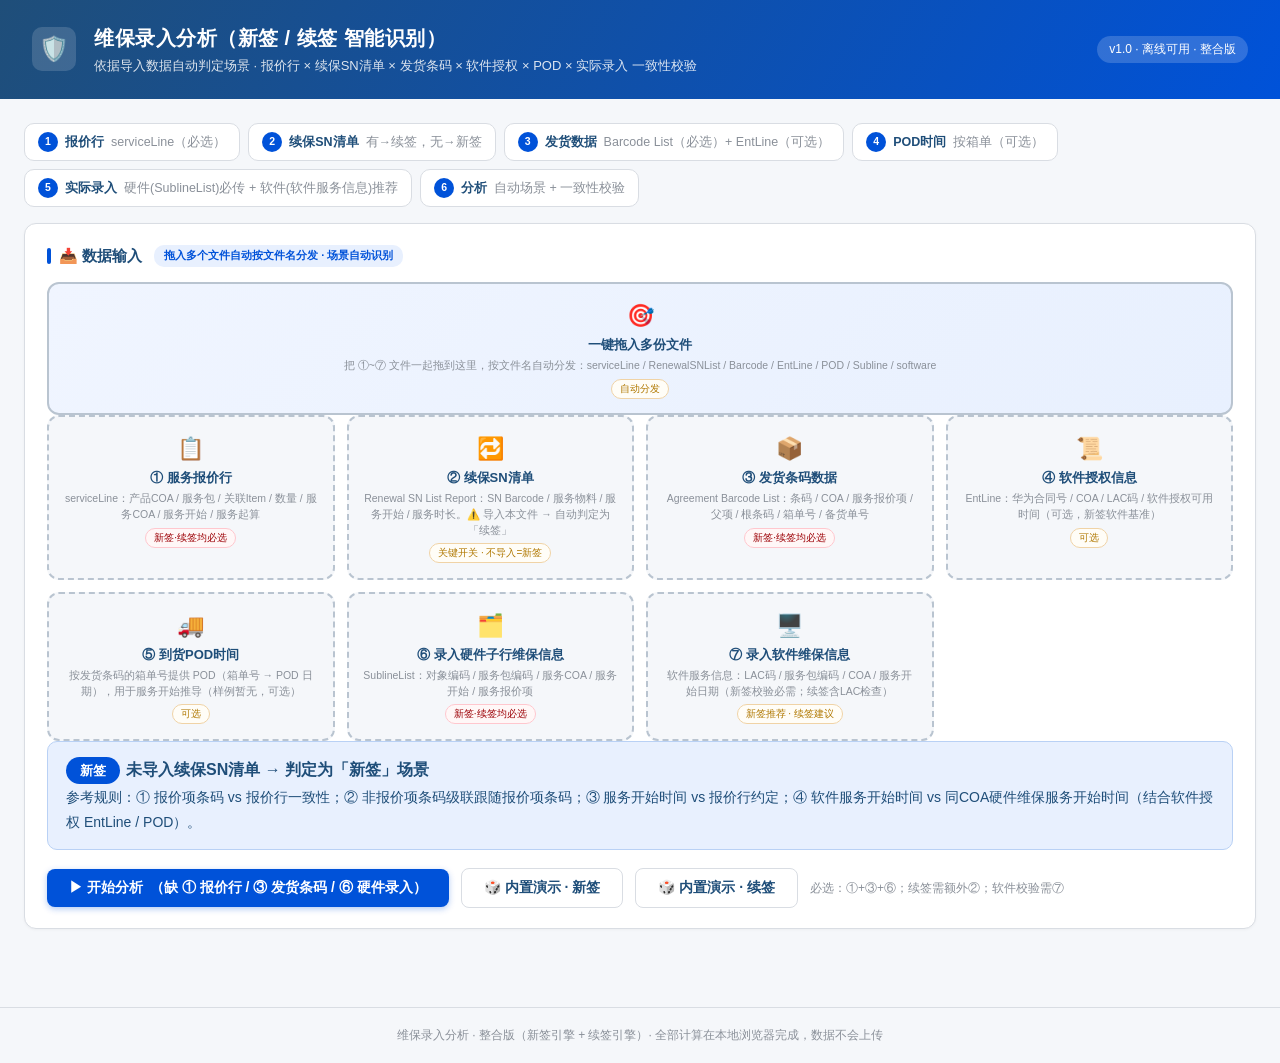
==== warranty-analysis/unified-warranty-analysis.html @ e3e4cf1a "录入分析工具：导入原始单文件版本（作为性能改造基线） Co-Authored-By: Claude Opus 5.5 <noreply@anthropic.com> Claude-Session: h" ====
<!DOCTYPE html>
<html lang="zh-CN">
<head>
<meta charset="UTF-8">
<meta name="viewport" content="width=device-width, initial-scale=1.0">
<title>维保录入分析（新签 / 续签 智能识别）</title>
<style>
:root{
  --blue:#0052D9; --blue-dark:#1F4E79; --blue-light:#E8F0FE;
  --green-bg:#C6EFCE; --green-fg:#006100;
  --red-bg:#FFC7CE; --red-fg:#9C0006;
  --orange-bg:#FFE2B8; --orange-fg:#9C5700;
  --gray-bg:#F5F7FA; --border:#D9DDE3; --text:#1F2329; --muted:#8A9099;
}
*{box-sizing:border-box;margin:0;padding:0}
body{font-family:"Microsoft YaHei","PingFang SC","Segoe UI",sans-serif;color:var(--text);background:var(--gray-bg);line-height:1.6}
header{background:linear-gradient(120deg,var(--blue-dark),var(--blue));color:#fff;padding:22px 32px;display:flex;align-items:center;gap:18px;flex-wrap:wrap}
header .logo{width:44px;height:44px;border-radius:10px;background:rgba(255,255,255,.15);display:flex;align-items:center;justify-content:center;font-size:24px}
header h1{font-size:20px;font-weight:700;letter-spacing:.5px}
header .sub{font-size:13px;opacity:.85;margin-top:2px}
header .ver{margin-left:auto;font-size:12px;background:rgba(255,255,255,.18);padding:4px 12px;border-radius:20px}
main{max-width:1400px;margin:0 auto;padding:24px 24px 60px}
.card{background:#fff;border:1px solid var(--border);border-radius:12px;padding:20px 22px;margin-bottom:18px;box-shadow:0 1px 3px rgba(0,0,0,.04)}
.card>h2{font-size:15px;color:var(--blue-dark);margin-bottom:14px;display:flex;align-items:center;gap:8px}
.card>h2::before{content:"";width:4px;height:16px;background:var(--blue);border-radius:2px}
.card>h2 .tag{font-size:11px;background:var(--blue-light);color:var(--blue);padding:2px 10px;border-radius:10px;font-weight:700;margin-left:4px}
.steps{display:flex;gap:8px;margin-bottom:16px;flex-wrap:wrap}
.step{display:flex;align-items:center;gap:7px;background:#fff;border:1px solid var(--border);border-radius:10px;padding:8px 13px;font-size:12.5px;color:var(--muted)}
.step b{color:var(--blue-dark)}
.step .num{width:20px;height:20px;border-radius:50%;background:var(--blue);color:#fff;display:flex;align-items:center;justify-content:center;font-size:10.5px;flex-shrink:0;font-weight:700}
.scene-bar{display:none;border-radius:10px;padding:14px 18px;margin-bottom:18px;font-size:14px;line-height:1.8;border:1px solid}
.scene-bar.new{background:var(--blue-light);border-color:#B9D1F5;color:var(--blue-dark)}
.scene-bar.renew{background:#FFF4E5;border-color:#F0B848;color:#7A4F01}
.scene-bar b{font-size:16px}
.scene-bar .sg{display:inline-block;background:var(--blue);color:#fff;border-radius:14px;padding:2px 14px;font-weight:800;font-size:13px;margin-right:6px}
.scene-bar.renew .sg{background:#B07800}
.in-grid{display:grid;grid-template-columns:repeat(4,1fr);gap:12px}
.in-grid>*{min-width:0}
@media (max-width:1200px){.in-grid{grid-template-columns:repeat(2,1fr)}}
@media (max-width:640px){.in-grid{grid-template-columns:1fr}}
.upload-zone{border:2px dashed #B9C4D0;border-radius:12px;padding:14px 14px;text-align:center;cursor:pointer;transition:.2s;background:var(--gray-bg);min-height:118px;position:relative;overflow:hidden}
.upload-zone:hover,.upload-zone.drag{border-color:var(--blue);background:var(--blue-light)}
.upload-zone .uz-icon{font-size:22px;margin-bottom:2px}
.upload-zone .uz-main{font-size:13px;font-weight:700;color:var(--blue-dark)}
.upload-zone .uz-hint{font-size:10.5px;color:var(--muted);margin-top:2px;line-height:1.5}
.upload-zone .uz-req{display:inline-block;font-size:10px;background:#fff;border:1px solid var(--border);border-radius:10px;padding:1px 8px;margin-top:4px;color:var(--muted)}
.upload-zone .uz-req.opt{color:#B07800;border-color:#F0D3A6;background:#FFFDF7}
.upload-zone .uz-req.key{color:var(--red-fg);border-color:var(--red-bg);background:#FFF7F7}
.upload-zone .fileinfo{margin-top:6px;font-size:11px;color:var(--green-fg);background:var(--green-bg);display:none;padding:3px 10px;border-radius:12px;font-weight:700;max-width:100%;box-sizing:border-box;white-space:nowrap;overflow:hidden;text-overflow:ellipsis}
.upload-zone .fileinfo.bad{background:var(--red-bg);color:var(--red-fg)}
.upload-zone .uz-clear{margin-top:5px;display:none}
.btn-clear{background:#fff;color:var(--red-fg);border:1px solid var(--red-bg);border-radius:14px;padding:2px 10px;font-size:10.5px;font-weight:700;cursor:pointer;font-family:inherit}
.btn-clear:hover{background:#FFF7F7}
.actions{display:flex;gap:12px;margin-top:16px;align-items:center;flex-wrap:wrap}
.btn{border:none;cursor:pointer;font-family:inherit;border-radius:8px;padding:10px 22px;font-size:14px;font-weight:700;transition:.15s;display:inline-flex;align-items:center;gap:7px}
.btn:disabled{opacity:.5;cursor:not-allowed}
.btn-primary{background:var(--blue);color:#fff;box-shadow:0 2px 6px rgba(0,82,217,.3)}
.btn-primary:hover:not(:disabled){background:#003FB3}
.btn-ghost{background:#fff;color:var(--blue-dark);border:1px solid var(--border)}
.btn-ghost:hover:not(:disabled){border-color:var(--blue);color:var(--blue)}
#errBox{display:none;background:#FFF7F7;border:1px solid var(--red-bg);color:var(--red-fg);padding:12px 16px;border-radius:8px;font-size:13px;margin-top:12px;white-space:pre-line}
#logBox{display:none;background:#0F1F38;color:#B8E0FF;font-family:Consolas,monospace;font-size:12px;padding:12px 16px;border-radius:8px;margin-top:12px;max-height:220px;overflow:auto;white-space:pre-wrap}
.stats{display:grid;grid-template-columns:repeat(auto-fit,minmax(150px,1fr));gap:12px;margin-bottom:18px}
.stat{background:#fff;border:1px solid var(--border);border-radius:12px;padding:16px;text-align:center}
.stat .label{font-size:12px;color:var(--muted)}
.stat .val{font-size:26px;font-weight:800;margin-top:4px}
.stat .pct{font-size:12px;color:var(--muted)}
.stat.total .val{color:var(--blue-dark)}
.stat.y .val{color:var(--green-fg)} .stat.y{background:#FBFFF9;border-color:#B7E4C3}
.stat.n .val{color:var(--red-fg)} .stat.n{background:#FFFBFA;border-color:#F2B8BE}
.stat.w .val{color:var(--orange-fg)} .stat.w{background:#FFFDF7;border-color:#F0D3A6}
.stat.m .val{color:#7A5AF8} .stat.m{background:#FAF8FF;border-color:#C9B8F5}
.seg{display:inline-flex;border:1px solid var(--border);border-radius:8px;overflow:hidden;flex-wrap:wrap}
.seg button{border:none;background:#fff;padding:8px 16px;font-size:13px;cursor:pointer;font-family:inherit}
.seg button.active{background:var(--blue);color:#fff;font-weight:700}
table{border-collapse:collapse;width:100%;font-size:12.5px}
table.grid{border:1px solid var(--border)}
table.grid th{background:var(--blue-dark);color:#fff;padding:7px 9px;text-align:left;font-weight:600;position:sticky;top:0;white-space:nowrap;z-index:1}
table.grid td{border-bottom:1px solid #EEF1F5;padding:6px 9px;vertical-align:top}
table.grid tr:hover td{background:#F7FAFF}
.row-y{background:#F4FDF5 !important}
.row-n{background:#FEF7F7 !important}
.row-w{background:#FFFBF2 !important}
.row-g{background:#F5F6F8 !important;opacity:.85}
.table-wrap{max-height:520px;overflow:auto;border:1px solid var(--border);border-radius:8px;margin-top:12px}
.badge{display:inline-block;padding:1px 10px;border-radius:12px;font-weight:800;font-size:11.5px;white-space:nowrap}
.badge-y{background:var(--green-bg);color:var(--green-fg)}
.badge-n{background:var(--red-bg);color:var(--red-fg)}
.badge-w{background:var(--orange-bg);color:var(--orange-fg)}
.badge-m{background:#E8EAF0;color:#8A93A6}
.toolbar{display:flex;gap:10px;align-items:center;margin-top:14px;flex-wrap:wrap}
.toolbar input[type=text]{border:1px solid var(--border);border-radius:8px;padding:8px 12px;font-size:13px;width:240px;font-family:inherit}
.toolbar .cnt{font-size:12px;color:var(--muted);margin-left:auto}
.block{display:none}
.block.active{display:block}
.issue-strip{background:#FFF4E5;border:1px solid #F0B848;border-radius:10px;padding:12px 16px;font-size:13px;line-height:1.8;margin-bottom:16px;display:none}
.issue-strip b{color:#7A4F01}
.rule-block{background:#fff;border:1px solid var(--border);border-radius:12px;padding:16px 20px;margin-bottom:16px}
.rule-block h3{color:var(--blue-dark);font-size:14px;margin-bottom:8px}
.rule-block p,.rule-block li{font-size:12.5px;color:#3A4148;margin-bottom:5px}
.rule-block ul,.rule-block ol{padding-left:20px}
.rule-block .note{background:var(--gray-bg);border-left:4px solid var(--blue);padding:8px 12px;border-radius:0 8px 8px 0;font-size:12.5px;margin-top:8px}
footer{text-align:center;color:var(--muted);font-size:12px;padding:18px;border-top:1px solid var(--border)}
.mono{font-family:Consolas,monospace}
.tabnav{display:flex;gap:4px;margin-bottom:14px;flex-wrap:wrap}
.tabnav button{border:1px solid var(--border);background:#fff;padding:8px 16px;font-size:13px;cursor:pointer;font-family:inherit;border-radius:8px}
.tabnav button.active{background:var(--blue);color:#fff;font-weight:700;border-color:var(--blue)}
</style>
</head>
<body>
<header>
  <div class="logo">🛡️</div>
  <div>
    <h1>维保录入分析（新签 / 续签 智能识别）</h1>
    <div class="sub">依据导入数据自动判定场景 · 报价行 × 续保SN清单 × 发货条码 × 软件授权 × POD × 实际录入 一致性校验</div>
  </div>
  <span class="ver">v1.0 · 离线可用 · 整合版</span>
</header>

<main>
  <div class="steps">
    <div class="step"><span class="num">1</span><b>报价行</b> serviceLine（必选）</div>
    <div class="step"><span class="num">2</span><b>续保SN清单</b> 有→续签，无→新签</div>
    <div class="step"><span class="num">3</span><b>发货数据</b> Barcode List（必选）+ EntLine（可选）</div>
    <div class="step"><span class="num">4</span><b>POD时间</b> 按箱单（可选）</div>
    <div class="step"><span class="num">5</span><b>实际录入</b> 硬件(SublineList)必传 + 软件(软件服务信息)推荐</div>
    <div class="step"><span class="num">6</span><b>分析</b> 自动场景 + 一致性校验</div>
  </div>

  <div class="card" id="cardUp">
    <h2>📥 数据输入 <span class="tag">拖入多个文件自动按文件名分发 · 场景自动识别</span></h2>
    <div class="upload-zone" id="zoneAll" style="background:linear-gradient(135deg,#F0F5FF,#E8F0FE);border-style:solid">
      <div class="uz-icon">🎯</div>
      <div class="uz-main">一键拖入多份文件</div>
      <div class="uz-hint">把 ①~⑦ 文件一起拖到这里，按文件名自动分发：serviceLine / RenewalSNList / Barcode / EntLine / POD / Subline / software</div>
      <span class="uz-req opt">自动分发</span>
      <div class="fileinfo" id="fiAll"></div>
    </div>
    <div class="fileinfo" id="uplog" style="display:none;margin-top:6px;white-space:pre-wrap;background:#FFF7E6;color:#B26F00;border:1px dashed #F0C36D;border-radius:6px;padding:6px 10px;font-size:12px;line-height:1.5"></div>
    <div class="in-grid">
      <div class="upload-zone" id="zoneQuote">
        <div class="uz-icon">📋</div>
        <div class="uz-main">① 服务报价行</div>
        <div class="uz-hint">serviceLine：产品COA / 服务包 / 关联Item / 数量 / 服务COA / 服务开始 / 服务起算</div>
        <span class="uz-req key">新签·续签均必选</span>
        <div class="fileinfo" id="fiQuote"></div>
        <div class="uz-clear" id="cwQuote"><button class="btn-clear">🗑 清空</button></div>
        <input type="file" id="inQuote" accept=".xlsx,.xlsm,.csv" multiple style="display:none">
      </div>
      <div class="upload-zone" id="zoneRenew">
        <div class="uz-icon">🔁</div>
        <div class="uz-main">② 续保SN清单</div>
        <div class="uz-hint">Renewal SN List Report：SN Barcode / 服务物料 / 服务开始 / 服务时长。⚠️ 导入本文件 → 自动判定为「续签」</div>
        <span class="uz-req opt">关键开关 · 不导入=新签</span>
        <div class="fileinfo" id="fiRenew"></div>
        <div class="uz-clear" id="cwRenew"><button class="btn-clear">🗑 清空</button></div>
        <input type="file" id="inRenew" accept=".xlsx,.xlsm,.csv" multiple style="display:none">
      </div>
      <div class="upload-zone" id="zoneBl">
        <div class="uz-icon">📦</div>
        <div class="uz-main">③ 发货条码数据</div>
        <div class="uz-hint">Agreement Barcode List：条码 / COA / 服务报价项 / 父项 / 根条码 / 箱单号 / 备货单号</div>
        <span class="uz-req key">新签·续签均必选</span>
        <div class="fileinfo" id="fiBl"></div>
        <div class="uz-clear" id="cwBl"><button class="btn-clear">🗑 清空</button></div>
        <input type="file" id="inBl" accept=".xlsx,.xlsm,.csv" multiple style="display:none">
      </div>
      <div class="upload-zone" id="zoneEnt">
        <div class="uz-icon">📜</div>
        <div class="uz-main">④ 软件授权信息</div>
        <div class="uz-hint">EntLine：华为合同号 / COA / LAC码 / 软件授权可用时间（可选，新签软件基准）</div>
        <span class="uz-req opt">可选</span>
        <div class="fileinfo" id="fiEnt"></div>
        <div class="uz-clear" id="cwEnt"><button class="btn-clear">🗑 清空</button></div>
        <input type="file" id="inEnt" accept=".xlsx,.xlsm,.csv" multiple style="display:none">
      </div>
      <div class="upload-zone" id="zonePod">
        <div class="uz-icon">🚚</div>
        <div class="uz-main">⑤ 到货POD时间</div>
        <div class="uz-hint">按发货条码的箱单号提供 POD（箱单号 → POD 日期），用于服务开始推导（样例暂无，可选）</div>
        <span class="uz-req opt">可选</span>
        <div class="fileinfo" id="fiPod"></div>
        <div class="uz-clear" id="cwPod"><button class="btn-clear">🗑 清空</button></div>
        <input type="file" id="inPod" accept=".xlsx,.xlsm,.csv" multiple style="display:none">
      </div>
      <div class="upload-zone" id="zoneSub">
        <div class="uz-icon">🗂️</div>
        <div class="uz-main">⑥ 录入硬件子行维保信息</div>
        <div class="uz-hint">SublineList：对象编码 / 服务包编码 / 服务COA / 服务开始 / 服务报价项</div>
        <span class="uz-req key">新签·续签均必选</span>
        <div class="fileinfo" id="fiSub"></div>
        <div class="uz-clear" id="cwSub"><button class="btn-clear">🗑 清空</button></div>
        <input type="file" id="inSub" accept=".xlsx,.xlsm,.csv" multiple style="display:none">
      </div>
      <div class="upload-zone" id="zoneSw">
        <div class="uz-icon">🖥️</div>
        <div class="uz-main">⑦ 录入软件维保信息</div>
        <div class="uz-hint">软件服务信息：LAC码 / 服务包编码 / COA / 服务开始日期（新签校验必需；续签含LAC检查）</div>
        <span class="uz-req opt">新签推荐 · 续签建议</span>
        <div class="fileinfo" id="fiSw"></div>
        <div class="uz-clear" id="cwSw"><button class="btn-clear">🗑 清空</button></div>
        <input type="file" id="inSw" accept=".xlsx,.xlsm,.csv" multiple style="display:none">
      </div>
    </div>

    <div class="scene-bar" id="sceneBar">
      <span class="sg" id="sceneSg">—</span><b id="sceneTitle">场景判定中…</b><br>
      <span id="sceneDesc"></span>
    </div>

    <div class="actions">
      <button class="btn btn-primary" id="btnRun" disabled onclick="u_run()">▶ 开始分析</button>
      <button class="btn btn-ghost" id="btnDemoNew" onclick="u_demo('new')">🎲 内置演示 · 新签</button>
      <button class="btn btn-ghost" id="btnDemoRenew" onclick="u_demo('renew')">🎲 内置演示 · 续签</button>
      <button class="btn btn-ghost" id="btnExpX" style="display:none" onclick="u_exportXlsx()">⬇ 导出分析结果 Excel</button>
      <button class="btn btn-ghost" id="btnExpC" style="display:none" onclick="u_exportCsv()">⬇ 导出问题清单 CSV</button>
      <span id="runHint" style="font-size:12px;color:var(--muted)">必选：①+③+⑥；续签需额外②；软件校验需⑦</span>
    </div>
    <div id="errBox"></div>
    <div id="logBox"></div>
  </div>

  <div id="resultArea" class="block">
    <div id="issueStrip" class="issue-strip"></div>
    <div class="stats" id="statBox"></div>

    <div class="tabnav" id="tabNav"></div>

    <div class="card" id="tabA">
      <h2><span id="tabATitle">① 报价项一致性</span></h2>
      <div class="table-wrap" id="wrapA"></div>
    </div>
    <div class="card" id="tabB">
      <h2>② 非报价项级联判定 + 实际录入比对</h2>
      <div class="table-wrap" id="wrapB"></div>
      <div class="sec-title" id="tabBDivider" multiple style="display:none">▍实际录入比对（缺录 / 多录 / 字段不一致，全量明细）</div>
      <div class="table-wrap" id="wrapBD" multiple style="display:none"></div>
    </div>
    <div class="card" id="tabC">
      <h2>③ 软件服务一致性</h2>
      <div class="table-wrap" id="wrapC"></div>
    </div>
    <div class="card" id="tabD">
      <h2>④ 实际录入比对 / 全量明细</h2>
      <div class="table-wrap" id="wrapD"></div>
    </div>
  </div>
</main>

<footer>维保录入分析 · 整合版（新签引擎 + 续签引擎）· 全部计算在本地浏览器完成，数据不会上传</footer>
<script>

/* ====== 宿主全局命名空间绑定（惰性 getter：引擎 IIFE 之后才可用） ====== */
const W = {
  get New(){ return (typeof window.W_NEW_API!=='undefined')?window.W_NEW_API:{}; },
  get Renew(){ return (typeof window.W_RENEW_API!=='undefined')?window.W_RENEW_API:{}; },
  get XLSX(){ return (typeof window.W_NEW_API!=='undefined')?{readWorkbook:window.W_NEW_API.readWorkbook,parseCsvText:window.W_NEW_API.parseCsvText,buildXlsx:window.W_NEW_API.buildXlsx}:{}; },
  Compare: null,
  get engines(){ return {newReady: W.New.analyzeNew?true:false, renewReady: W.Renew.analyze?true:false}; }
};
globalThis.W = W;   // 顶层 const 为全局词法绑定，vm 沙箱/调试脚本经 globalThis 访问

window.W_RENEW=(function(){
/* ===== 续签引擎（提取自 index.html） ===== */
"use strict";
/* ============================ 工具函数 ============================ */
function $(id){return document.getElementById(id)}
function log(msg){var b=$("logBox");b.style.display="block";b.textContent+=msg+"\n";b.scrollTop=b.scrollHeight}
/* 让出主线程一帧，确保前面的 log / 状态提示先绘制出来（大文件解析期间 UI 无响应时用户不至于误以为死机） */
function yieldUi(){return new Promise(function(r){setTimeout(r,20)})}
function escapeHtml(s){return String(s).replace(/[&<>"']/g,function(c){return{"&":"&amp;","<":"&lt;",">":"&gt;",'"':"&quot;","'":"&#39;"}[c]})}
function xmlEsc(s){return String(s).replace(/[&<>"']/g,function(c){return{"&":"&amp;","<":"&lt;",">":"&gt;",'"':"&quot;","'":"&apos;"}[c]})}
function download(blob,name){var a=document.createElement("a");a.href=URL.createObjectURL(blob);a.download=name;document.body.appendChild(a);a.click();setTimeout(function(){URL.revokeObjectURL(a.href);a.remove()},1000)}
function pad(n){return n<10?"0"+n:""+n}
function nowStamp(){var d=new Date();return d.getFullYear()+pad(d.getMonth()+1)+pad(d.getDate())+"-"+pad(d.getHours())+pad(d.getMinutes())}
function switchTab(id){
  document.querySelectorAll(".page").forEach(function(p){p.classList.remove("active")});
  $("page-"+id).classList.add("active");
  document.querySelectorAll("nav button").forEach(function(b){b.classList.remove("active")});
  $("tab-"+id).classList.add("active");
}
/* ============================ XLSX 读取（零依赖） ============================ */
// ZIP 解析：local file header + central directory，raw deflate 用 DecompressionStream
const ZIP_LOCAL_MAGIC=0x04034b50, ZIP_CENTRAL_MAGIC=0x02014b50, ZIP_EOCD_MAGIC=0x06054b50;
const decompressionOK = typeof DecompressionStream !== "undefined";

/* ---- 纯 JS inflate（RFC 1951 / DEFLATE），不依赖任何浏览器原生解压 ---- */
const INFLATE_LEN_BASE=[3,4,5,6,7,8,9,10,11,13,15,17,19,23,27,31,35,43,51,59,67,83,99,115,131,163,195,227,258];
const INFLATE_LEN_EXTRA=[0,0,0,0,0,0,0,0,1,1,1,1,2,2,2,2,3,3,3,3,4,4,4,4,5,5,5,5,0];
const INFLATE_DIST_BASE=[1,2,3,4,5,7,9,13,17,25,33,49,65,97,129,193,257,385,513,769,1025,1537,2049,3073,4097,6145,8193,12289,16385,24577];
const INFLATE_DIST_EXTRA=[0,0,0,0,1,1,2,2,3,3,4,4,5,5,6,6,7,7,8,8,9,9,10,10,11,11,12,12,13,13];
const INFLATE_CL_ORDER=[16,17,18,0,8,7,9,6,10,5,11,4,12,3,13,2,14,1,15];
function inflateMakeTree(lengths){
  const maxL=0;
  let ml=maxL;
  for(let i=0;i<lengths.length;i++)if(lengths[i]>ml)ml=lengths[i];
  if(!ml)throw new Error("inflate: 空码表");
  const count=new Array(ml+1).fill(0);
  for(let i=0;i<lengths.length;i++)count[lengths[i]]++;
  count[0]=0;
  let code=0;
  const next=new Array(ml+1).fill(0);
  for(let l=1;l<=ml;l++){code=(code+count[l-1])<<1;next[l]=code}
  const map={};
  for(let s=0;s<lengths.length;s++){
    const l=lengths[s];
    if(!l)continue;
    map[(next[l]<<4)|l]=s;
    next[l]++;
  }
  return {maxL:ml,map:map};
}
function inflateDecode(tree,readBits){
  const map=tree.map;let cur=0;
  for(let l=1;l<=tree.maxL;l++){
    cur=(cur<<1)|readBits(1);
    const s=map[(cur<<4)|l];
    if(s!==undefined)return s;
  }
  throw new Error("inflate: 溢出码");
}
function inflateRawSync(u8){
  const out=[];
  let pos=0;
  let bitBuf=0,bitCnt=0;
  function readBits(n){
    while(bitCnt<n){
      if(pos>=u8.length)throw new Error("inflate: 数据截断");
      bitBuf=(bitBuf|(u8[pos++]<<bitCnt))>>>0;
      bitCnt+=8;
    }
    const v=(bitBuf&((1<<n)-1))>>>0;
    bitBuf>>>=n;bitCnt-=n;
    return v;
  }
  let bfinal;
  do{
    bfinal=readBits(1);
    const btype=readBits(2);
    if(btype===0){
      // stored 块：对齐到字节边界后读 LEN/NLEN
      bitBuf=0;bitCnt=0;
      if(pos+4>u8.length)throw new Error("inflate: stored 块截断");
      const len=u8[pos]|(u8[pos+1]<<8);
      const nlen=u8[pos+2]|(u8[pos+3]<<8);
      pos+=4;
      if((len^0xFFFF)!==nlen)throw new Error("inflate: stored LEN 校验失败");
      if(pos+len>u8.length)throw new Error("inflate: stored 数据截断");
      for(let i=0;i<len;i++)out.push(u8[pos+i]);
      pos+=len;
    }else{
      let litTree,distTree;
      if(btype===1){
        const fl=new Array(288);
        for(let i=0;i<144;i++)fl[i]=8;
        for(let i=144;i<256;i++)fl[i]=9;
        for(let i=256;i<280;i++)fl[i]=7;
        for(let i=280;i<288;i++)fl[i]=8;
        litTree=inflateMakeTree(fl);
        const fd=new Array(30).fill(5);
        distTree=inflateMakeTree(fd);
      }else if(btype===2){
        const hlit=readBits(5)+257;
        const hdist=readBits(5)+1;
        const hclen=readBits(4)+4;
        const cll=new Array(19).fill(0);
        for(let i=0;i<hclen;i++)cll[INFLATE_CL_ORDER[i]]=readBits(3);
        const clTree=inflateMakeTree(cll);
        const lens=new Array(hlit+hdist).fill(0);
        let i=0;
        while(i<lens.length){
          const sym=inflateDecode(clTree,readBits);
          if(sym<16){lens[i++]=sym}
          else if(sym===16){
            if(i===0)throw new Error("inflate: 重复码无前值");
            const rep=readBits(2)+3;
            const v=lens[i-1];
            for(let j=0;j<rep&&i<lens.length;j++)lens[i++]=v;
          }else if(sym===17){
            const rep=readBits(3)+3;
            i+=rep;
          }else{
            const rep=readBits(7)+11;
            i+=rep;
          }
        }
        litTree=inflateMakeTree(lens.slice(0,hlit));
        distTree=inflateMakeTree(lens.slice(hlit));
      }else{
        throw new Error("inflate: 非法块类型");
      }
      for(;;){
        const sym=inflateDecode(litTree,readBits);
        if(sym<256){
          out.push(sym);
        }else if(sym===256){
          break;
        }else{
          const li=sym-257;
          const len=INFLATE_LEN_BASE[li]+(INFLATE_LEN_EXTRA[li]?readBits(INFLATE_LEN_EXTRA[li]):0);
          const dsym=inflateDecode(distTree,readBits);
          const dist=INFLATE_DIST_BASE[dsym]+(INFLATE_DIST_EXTRA[dsym]?readBits(INFLATE_DIST_EXTRA[dsym]):0);
          if(dist>out.length)throw new Error("inflate: 距离越过窗口起点");
          const start=out.length-dist;
          for(let k=0;k<len;k++)out.push(out[start+k]);
        }
      }
    }
  }while(!bfinal);
  return Uint8Array.from(out);
}
async function inflateRaw(buf){
  // 性能优先：浏览器原生解压（C 实现、异步、比纯 JS 快几十倍，且不阻塞主线程）。
  // iOS Safari 等无 DecompressionStream 的环境回退纯 JS inflateRawSync。
  if(decompressionOK){
    try{
      const ds=new DecompressionStream("deflate-raw");
      const stream=new Blob([buf]).stream().pipeThrough(ds);
      return await collectStream(stream);
    }catch(e0){/* fallthrough to JS */}
  }
  return inflateRawSync(buf);
}
async function collectStream(stream){
  const reader=stream.getReader();
  const chunks=[];let total=0;
  for(;;){
    const r=await reader.read();
    if(r.done)break;
    chunks.push(r.value);total+=r.value.length;
  }
  const out=new Uint8Array(total);
  let p=0;
  for(const c of chunks){out.set(c,p);p+=c.length}
  return out;
}
async function readZip(buf){
  const u8buf = (buf instanceof Uint8Array) ? buf : new Uint8Array(buf);
  const dv=new DataView(u8buf.buffer, u8buf.byteOffset, u8buf.byteLength);
  const u8=u8buf;
  // 找 EOCD（从尾部扫）
  let eocd=-1;
  for(let i=buf.byteLength-22;i>=Math.max(0,buf.byteLength-22-65536);i--){
    if(dv.getUint32(i,true)===ZIP_EOCD_MAGIC){eocd=i;break}
  }
  if(eocd<0) throw new Error("无法定位 ZIP 目录（文件可能不是有效的 .xlsx）");
  const cdCount=dv.getUint16(eocd+10,true);
  const cdOff=dv.getUint32(eocd+16,true);
  const entries={};
  let p=cdOff;
  for(let k=0;k<cdCount;k++){
    if(dv.getUint32(p,true)!==ZIP_CENTRAL_MAGIC) throw new Error("ZIP 中央目录损坏");
    const method=dv.getUint16(p+10,true);
    const csize=dv.getUint32(p+20,true);
    const usize=dv.getUint32(p+24,true);
    const nlen=dv.getUint16(p+28,true);
    const elen=dv.getUint16(p+30,true);
    const clen=dv.getUint16(p+32,true);
    const name=decoder.decode(u8.subarray(p+46,p+46+nlen));
    const lho=dv.getUint32(p+42,true);
    let dataStart=lho+nlen+elen; // local header 对齐
    // 修正：本地文件头 30 字节 + 名长 + 扩展长
    // （central 记录里 lho 偏移指向 local header 起始；ldata 偏移 = lho+30+nlen+elen_local）
    const ldv=new DataView(u8buf.buffer,u8buf.byteOffset,lho+30+nlen+elen+2);
    const lnlen=ldv.getUint16(lho+26,true);
    const lelen=ldv.getUint16(lho+28,true);
    dataStart=lho+30+lnlen+lelen;
    const raw=u8.subarray(dataStart,dataStart+csize);
    if(method===0){entries[name]=raw.slice();}
    else if(method===8){entries[name]=await inflateRaw(raw);}
    else if(method===0 && csize===0 && usize===0){entries[name]=new Uint8Array(0);}
    else { /* 少见压缩方式，跳过 */ }
    p=p+46+nlen+elen+clen;
  }
  return entries;
}
const decoder=new TextDecoder("utf-8");

function parseXml(text){
  const doc=new DOMParser().parseFromString(text,"application/xml");
  if(doc.getElementsByTagName("parsererror").length) throw new Error("XML 解析失败");
  return doc;
}
const XLNS="http://schemas.openxmlformats.org/spreadsheetml/2006/main";
/* 轻量子节点遍历（避免逐 cell 调用 getElementsByTagNameNS —— 大文件可提速一个数量级） */
function firstChild(el,tag){
  const kids=el.childNodes;
  for(let i=0;i<kids.length;i++){
    const n=kids[i];
    if(n.nodeType===1&&n.localName===tag)return n;
  }
  return null;
}
function childTags(el,tag){
  const out=[];const kids=el.childNodes;
  for(let i=0;i<kids.length;i++){
    const n=kids[i];
    if(n.nodeType===1&&n.localName===tag)out.push(n);
  }
  return out;
}
function colLetterToNum(ref){  let n=0;
  for(let i=0;i<ref.length;i++){
    const c=ref.charCodeAt(i);
    if(c>=65&&c<=90) n=n*26+(c-64);
    else break;
  }
  return n;
}
function elText(parent,ns,tag){const e=parent.getElementsByTagNameNS(ns,tag)[0];return e?e.textContent:""}

/* ============================ 读取工作簿 ============================ */
async function readWorkbook(buf){
  const entries=await readZip(buf);
  // 找第一个 worksheet
  const wbNames=Object.keys(entries);
  const wbDoc=parseXml(decoder.decode(entries["xl/workbook.xml"] || entries["/xl/workbook.xml"] || ""));
  const sheets=wbDoc.getElementsByTagNameNS(XLNS,"sheet");
  const firstRid=sheets.length?sheets[0].getAttribute("r:id"):"";
  // 用 rels 解析 sheet 路径
  let sheetPath="";
  const relsDoc=parseXml(decoder.decode(entries["xl/_rels/workbook.xml.rels"]||""));
  const rels=relsDoc.getElementsByTagNameNS("http://schemas.openxmlformats.org/package/2006/relationships","Relationship");
  for(let i=0;i<rels.length;i++){
    if(rels[i].getAttribute("Id")===firstRid){
      sheetPath=rels[i].getAttribute("Target");break;
    }
  }
  if(!sheetPath){
    // fallback：找 xl/worksheets/sheetN.xml
    const pat=/xl\/worksheets\/.+\/sheet\d+\.xml/;
    for(let k=0;k<wbNames.length;k++){if(pat.test(wbNames[k])){sheetPath=wbNames[k].replace(/^\//,"");break}}
  }
  if(!sheetPath) throw new Error("未找到工作表文件（不是标准 .xlsx）");
  if(sheetPath.startsWith("worksheets/")) sheetPath="xl/"+sheetPath;
  if(!sheetPath.startsWith("xl/")) sheetPath="xl/"+sheetPath.replace(/^\/?/,"");
  const sheetXml=entries[sheetPath];
  if(!sheetXml) { // 尝试去掉前导 xl/
    const alt=entries[sheetPath.replace(/^xl\//,"")];
    if(!alt) throw new Error("找不到工作表: "+sheetPath);
  }
  const wsDoc=parseXml(decoder.decode(entries[sheetPath]||entries[sheetPath.replace(/^xl\//,"")]));
  // 共享字符串
  const shared=[];
  if(entries["xl/sharedStrings.xml"]){
    const ssDoc=parseXml(decoder.decode(entries["xl/sharedStrings.xml"]));
    const sis=ssDoc.getElementsByTagNameNS(XLNS,"si");
    for(let i=0;i<sis.length;i++){
      let txt="";
      const ts=sis[i].getElementsByTagNameNS(XLNS,"t");
      for(let j=0;j<ts.length;j++) txt+=ts[j].textContent;
      shared.push(txt);
    }
  }
  // 解析行（大文件优化：children 遍历替代逐 cell 的 getElementsByTagNameNS）
  const sheetData=wsDoc.getElementsByTagNameNS(XLNS,"sheetData")[0];
  if(!sheetData) throw new Error("工作表无数据");
  const rowEls=childTags(sheetData,"row");
  const rows=[];
  for(let r=0;r<rowEls.length;r++){
    const rowEl=rowEls[r];
    const cells=[]; let maxCol=0;
    const cellEls=childTags(rowEl,"c");
    for(let c=0;c<cellEls.length;c++){
      const ce=cellEls[c];
      const ref=ce.getAttribute("r")||"";
      const colIdx=ref?colLetterToNum(ref):maxCol+1;
      const t=ce.getAttribute("t")||"";
      let v="";
      if(t==="s"){
        const vi=firstChild(ce,"v");
        const idx=parseInt(vi?text0(vi):"-1",10);
        v=shared[idx]!=null?shared[idx]:"";
      }else if(t==="inlineStr"){
        const is=firstChild(ce,"is");
        if(is){const ts=childTags(is,"t");for(let j=0;j<ts.length;j++)v+=ts[j].textContent}
      }else if(t==="b"){
        const vi=firstChild(ce,"v");
        v=(vi&&vi.textContent==="1")?"TRUE":"FALSE";
      }else{
        const vi=firstChild(ce,"v");
        if(vi)v=vi.textContent;
      }
      cells[colIdx-1]=v;
      if(colIdx>maxCol)maxCol=colIdx;
    }
    const arr=new Array(maxCol).fill("");
    for(let i=0;i<maxCol;i++)arr[i]=cells[i]!=null?cells[i]:"";
    rows.push(arr);
  }
  // 用 dimension 补齐末尾空行（与 openpyxl iter_rows 行为一致）
  const dim=wsDoc.getElementsByTagNameNS(XLNS,"dimension")[0];
  if(dim){
    const ref=dim.getAttribute("ref")||"";
    const m=/:\s*([A-Z]+)(\d+)$/.exec(ref.trim()) || /^([A-Z]+)(\d+)$/.exec(ref.trim());
    if(m){const totalRows=parseInt(m[2],10);while(rows.length<totalRows)rows.push(new Array(Math.max(1,m[1].length>0?Math.min(30,rows[0]?rows[0].length:1):1)).fill(""))}
  }
  return rows;
}
function text0(node){return node?node.textContent:""}

/* ============================ 分析引擎（与原 Python 逻辑一一对应） ============================ */
const REQUIRED_COLS=["发货条码","发货合同号","产品COA","服务报价项","父项条码","备货单号","箱单号","箱名","根条码","关联条码"];

function analyze(headers,data,quoteSet){
  // headers: 原始表头数组（已 trim，可能含 ''）；data: 二维数组
  // quoteSet: 报价条码清单（含 SN Barcode）集合 —— 购买维保唯一来源
  quoteSet=quoteSet||new Set();
  const colMap={};
  for(let i=0;i<headers.length;i++){
    const h=String(headers[i]).trim();
    if(h&&!(h in colMap))colMap[h]=i;
  }
  const total=data.length;
  const gv=function(row,name){const idx=colMap[name];if(idx==null)return "";const v=row[idx];return v==null?"":String(v).trim()};
  // 购买维保唯一来源：报价条码清单匹配（覆盖清单原值）
  // 有效条码：默认=发货条码；规则0 中存量标记=N 且有关联条码时，替换为关联条码
  const effBc=new Array(total).fill("");
  for(let i=0;i<total;i++)effBc[i]=gv(data[i],"发货条码");
  const wpOf=function(i){const raw=gv(data[i],"发货条码");const eff=effBc[i]||raw;return (wpHit.has(eff)||wpHit.has(raw))?"Y":""};
  const result=new Array(total).fill("");
  const reason=new Array(total).fill("");
  const excluded=new Array(total).fill(false);
  const stats={total:total,y:0,n:0,ex0:0,rpl:0,sw:0,swY:0,swN:0,mediaY:0,mediaN:0,mediaTotal:0,direct:0,rel:0,inherit:0,down:0,undet:0,levels:{},reasons:{}};
  const srcBc=new Array(total).fill(""); // 跟随的报价条码（用于输出服务字段）

  // 规则0：存量标记/资产状态 = N → 一律剔除（2026-11-03 用户新裁定）
  //   此前三态（有rel替换参与判断 / 无rel含退货硬排除 / 无rel其他参与判断）导致：
  //   存量=N 条码（随父失效/报废销毁/替换链中间体等）被判 Y 进入 Y 清单（需录入），
  //   但实际录入不会录这些失效条码 → ②实际录入比对 误报「缺录」。
  //   新规则：存量=N 一律剔除 ——
  //   · 不进 Y 清单（不产生预期录入，不报缺录），result=N、excluded=true
  //   · 不参与规则1-9 判定，不能作父/根/跟随源（excluded 语义）
  //   · 有 关联条码 时：有效条码仍替换（明细"有效条码"列展示替换目标；替换机由自身发货行正常判定）
  //   · wpOf 的规则0-①增强（存量N已购维保→替换机视同已购）保持不变
  const statusCol=("存量标记" in colMap)?"存量标记":(("资产状态" in colMap)?"资产状态":null);
  const reasonCol=("存量失效原因" in colMap)?"存量失效原因":(("失效原因" in colMap)?"失效原因":(("资产状态说明" in colMap)?"资产状态说明":null));
  if(statusCol){
    for(let i=0;i<total;i++){
      if(gv(data[i],statusCol)!=="N")continue;
      const relBc=gv(data[i],"关联条码");
      const stR=reasonCol?gv(data[i],reasonCol):"";
      excluded[i]=true;result[i]="N";
      reason[i]="存量N-"+(relBc?"替换为 "+relBc:"失效")+(stR?"（"+stR+"）":"")+"-不录入";
      stats.ex0++;
      if(relBc)effBc[i]=relBc; // 仅展示：明细"有效条码"列显示替换目标
    }
  }
  // 规则0-① 增强：备件替换对 双向维保合并（2026-10-14 按用户裁定修复同合同同COA 组误判）
  //   存量=N（报废&销毁SN）的条码若本身已在报价条码清单（已购维保），其关联条码（替换机）同样视为已购维保，
  //   避免替换机被当作“组内未购维保”拖累同合同同COA 下的附件/模块随组录入。
  //   例：21980105932SJ6601121(报废&销毁SN,已购维保) ↔ 21980106192SK6600915(替换机) → 替换机也视为已购。
  //   wpOf 同时认「有效条码」与「原始发货条码」任一命中报价清单。
  const wpHit=new Set(quoteSet||[]);
  for(let i=0;i<total;i++){
    if(gv(data[i],statusCol)!=="N")continue;
    const raw=gv(data[i],"发货条码"),rel=gv(data[i],"关联条码");
    if(raw&&rel&&quoteSet.has(raw))wpHit.add(rel);
  }
  // 介质保留条码标记（2026-10-30 用户新裁定）：
  //   · 发货清单“介质保留”列=Y 的条码 = 介质保留条码（无论报价）
  //   · 或 报价介质保留服务命中（quoteMedia：服务描述/服务包含“介质保留”/“Media Retention”）
  //   “是否购买介质保留服务”以报价（续保SN清单）为准 → 介质服务独立录入行（buildMediaRows）只看 quoteMediaInfo；
  //   介质条码的维保判定链见下（不参与组级参考、跟随父/根/关联）。
  const isMedia=new Array(total).fill(false);
  const acColName=("介质保留" in colMap)?"介质保留":null;
  for(let i=0;i<total;i++){
    const bc=effBc[i];
    if(bc&&quoteMedia.has(bc)){isMedia[i]=true;continue}
    if(acColName&&String(gv(data[i],acColName)).toUpperCase()==="Y")isMedia[i]=true;
  }
  // 介质保留条码判定链（区别于普通条码）：
  //   ① 维保判定【跟随主服务条码】：规则9 关联 / 规则8 父·根 继承（父优先）；
  //      跟随对象最终判定 Y → 本条码 Y（如 106 跟随父条码 2102350SJE9WK9800023 的维保）
  //   ② 无跟随源且自身报价含【非介质服务】→ 兜底判 Y（介质-自身非介质报价）
  //   ③ 仅介质保留服务报价 → 不算已购维保支撑，不纳入维保录入；介质保留服务本身在介质卡/明细“介质保留”标记中保留
  //   ④ 不参与组级级联（不作参考对象、不随组判定）；自身判定 Y 后可作跟随源
  //   ⑤ 服务字段：自身【非介质报价】优先（106 → 88134ULC-338），否则取跟随源的报价字段
  // 规则0.5：软件条码（发货条码T开头 且 物料编码8开头）→ 独立判定，按【条码】合并只保留 1 条行记录（不区分物料编码）
  //   条码级判定：组内任一发货行 有报价条码（匹配报价清单）且"服务报价项"=Y → 该条码录入Y（取第一行Y为代表行）；
  //              否则 → 不录入N（取组内第一行为代表行）
  //   其余同条码行标记"M"（同条码合并）——不计入 Y/N 统计、不进入需录入清单（明细中灰显）
  //   软件条码不跟随其他条码（不做规则8继承/规则9关联），也不参与其他规则计算（不作为组内参考对象/映射来源）
  //   isSw[] 标记软件条码行，规则1/级联/规则9/规则8 一并跳过
  const hasMat=("物料编码" in colMap);
  const isSw=new Array(total).fill(false);
  if(hasMat){
    for(let i=0;i<total;i++){
      if(excluded[i])continue;
      if(effBc[i].charAt(0)==="T"&&gv(data[i],"物料编码").charAt(0)==="8")isSw[i]=true;
    }
    const swGroup={};
    for(let i=0;i<total;i++)if(isSw[i]&&effBc[i])(swGroup[effBc[i]]=swGroup[effBc[i]]||[]).push(i);
    stats.sw=Object.keys(swGroup).length;   // 条码级（原来按行）
    for(const bc in swGroup){
      const idxs=swGroup[bc];
      let yRow=-1;
      for(const xi of idxs){
        const svcYn=(colMap["服务报价项"]!=null&&String(data[xi][colMap["服务报价项"]]).trim().toUpperCase()==="Y");
        if(wpOf(xi)==="Y"&&svcYn){yRow=xi;break}
      }
      if(yRow>=0){
        result[yRow]="Y";reason[yRow]="软件条码-有报价+服务报价项Y-录入";srcBc[yRow]=bc;stats.swY++;
      }else{
        const rep=idxs[0];
        const svcYn=(colMap["服务报价项"]!=null&&String(data[rep][colMap["服务报价项"]]).trim().toUpperCase()==="Y");
        result[rep]="N";reason[rep]=wpOf(rep)==="Y"?"软件条码-服务报价项非Y-不录入":"软件条码-无报价-不录入";stats.swN++;
      }
      for(const xi of idxs){
        if(xi===yRow||(yRow<0&&xi===idxs[0]))continue;
        result[xi]="M";reason[xi]="软件条码-同条码合并(仅保留1条行记录)";
      }
    }
  }
  // 规则1：直接判定
  for(let i=0;i<total;i++){
    if(excluded[i]||isSw[i])continue;
    if(isMedia[i]){
      // 介质保留条码：不因自身报价（含介质保留服务）直判 Y；
      //   维保判定走 规则9 关联 / 规则8 父·根 跟随（仅限非报价项介质）/ 自身非介质报价兜底；
      //   报价项=Y 的介质条码不再跟随（2026-10-30 用户裁定），未购维保 → N。
      continue;
    }
    if(gv(data[i],"服务报价项")==="Y"&&wpOf(i)==="Y"){result[i]="Y";reason[i]="规则1-直接判定";stats.direct++;srcBc[i]=effBc[i]}
  }
  // 级联规则2-7
  const levels=[["L1-发货合同号",["发货合同号","产品COA"]],["L2-箱单号",["箱单号","产品COA"]],["L3-备货单号",["备货单号","产品COA"]],["L4-箱名",["箱名","产品COA"]]];
  function groupKey(row,cols){return cols.map(function(c){return gv(row,c)}).join("\u0001")}
  const pending=[];
  // 跟随池（pending）：非报价项维保=跟随，与自身是否购买介质保留无关；
  //   介质条码中仅"报价项"(svc=Y) 除外（靠 规则9关联/规则8父根/自身非介质报价兜底），
  //   其余介质条码（非报价项）按普通非报价项参与 L1-L4 组级跟随。
  for(let i=0;i<total;i++){
    if(result[i]!==""||excluded[i]||isSw[i])continue;
    if(isMedia[i]&&gv(data[i],"服务报价项")==="Y")continue;
    pending.push(i);
  }
  const refCache={};
  // 介质参考：介质条码进组参考（服务报价项=Y 全购维保→同组非报价项跟随判Y），自身仍不随组判定
  for(let L=0;L<levels.length;L++){
    const ln=levels[L][0],cols=levels[L][1],map={};
    for(let i=0;i<total;i++){
      if(excluded[i]||isSw[i])continue;
      if(gv(data[i],"服务报价项")!=="Y")continue;
      const k=groupKey(data[i],cols);
      (map[k]=map[k]||[]).push(i);
    }
    refCache[ln]=map;
  }
  for(let L=0;L<levels.length;L++){
    if(!pending.length)break;
    const ln=levels[L][0],cols=levels[L][1];
    const groups={};
    for(let i=0;i<pending.length;i++){
      const k=groupKey(data[pending[i]],cols);
      (groups[k]=groups[k]||[]).push(pending[i]);
    }
    const refs=refCache[ln];
    const nextPending=[];let ry=0,rn=0;
    for(const key in groups){
      const indices=groups[key];
      const ks=key.split("\u0001");
      if(ks.every(function(s){return s===""})){for(let i=0;i<indices.length;i++)nextPending.push(indices[i]);continue}
      const q=refs[key]||[];
      if(!q.length){for(let i=0;i<indices.length;i++)nextPending.push(indices[i]);continue}
      let wy=0;
      for(let i=0;i<q.length;i++)if(wpOf(q[i])==="Y")wy++;
      const wn=q.length-wy;
      if(wn===0){let src="";for(let i=0;i<q.length;i++)if(wpOf(q[i])==="Y"){src=effBc[q[i]];break}for(let i=0;i<indices.length;i++){result[indices[i]]="Y";reason[indices[i]]=ln+"-全组维保Y";srcBc[indices[i]]=src;ry++}}
      else if(wy===0){for(let i=0;i<indices.length;i++){result[indices[i]]="N";reason[indices[i]]=ln+"-全组无维保";rn++}}
      else{for(let i=0;i<indices.length;i++)nextPending.push(indices[i])}
    }
    pending.length=0;for(let i=0;i<nextPending.length;i++)pending.push(nextPending[i]);
    stats.levels[ln]={y:ry,n:rn};
    log("  "+ln+": Y="+ry+", N="+rn+", 待处理="+pending.length);
  }
  stats.undet=pending.length;
  for(let i=0;i<pending.length;i++){result[pending[i]]="N";reason[pending[i]]="L4后未确定-部分维保"}
  if(stats.undet)log("  L4后未确定(部分维保→N): "+stats.undet+" 条");
  // 介质保留条码：组级判定不适用（不参与参考、不随组），其余未判定者兜底 N（不录入）
  for(let i=0;i<total;i++){
    if(excluded[i]||isSw[i])continue;
    if(!isMedia[i])continue;
    if(result[i]===""){result[i]="N";reason[i]="介质保留-无独立维保-不录入"}
  }

  // 规则9：关联条码购买维保=Y → Y（购买维保以报价清单匹配为准；软件条码不参与、不作为映射来源）
  const barcodeWp={};
  for(let i=0;i<total;i++){
    if(isSw[i])continue;
    const bc=effBc[i];
    if(bc&&!(bc in barcodeWp))barcodeWp[bc]=wpOf(i);
  }
  for(let i=0;i<total;i++){
    if(excluded[i]||isSw[i])continue;
    if(result[i]!=="N")continue;
    const relBc=gv(data[i],"关联条码");
    if(relBc&&barcodeWp[relBc]==="Y"&&!quoteMedia.has(relBc)){result[i]="Y";reason[i]="规则9-关联条码维保Y";stats.rel++;srcBc[i]=relBc}
  }
  if(stats.rel)log("  规则9 (关联条码购买维保=Y): "+stats.rel+" 条 → Y");

  // 规则8：父/根条码继承（多轮迭代；软件条码不参与、不作为父/根传递）
  //   "服务报价项=Y" 一律不参与继承（含介质保留条码）：介质报价项未购维保 → 不跟随父/根
  //   （2026-10-30 用户裁定：如 2102354CTQ10M6000025 报价项=Y 未购维保，不跟随父项，不录入维保）。
  //   非报价项介质条码（svc≠Y）仍保留跟随父/根/关联语义。
  const barcodeRow={};
  for(let i=0;i<total;i++){
    if(isSw[i])continue;
    const bc=effBc[i];
    if(bc&&!(bc in barcodeRow))barcodeRow[bc]=i;
  }
  // 规则8.5（2026-11-03 用户新裁定）：向下跟随子树报价项
  //   场景：SN 不是报价项条码（服务报价项≠Y）、且无父/根跟随源，但它【下层】存在报价项条码，
  //   且下层【所有】报价项条码都购买了维保（报价清单命中 且 非纯介质服务）
  //   → 该 SN 判 Y（跟随下层报价项条码的维保），其下层其他非报价项条码
  //     经规则8 父/根传播一并跟随（Y 清单/②比对 一并生效）。
  //   实现：每个报价项行沿父链向上，向其每个非报价项祖先容器累计
  //     downQ[容器]=子树内报价项行数、downWp[容器]=其中已购维保行数；downWp 需>0 且 downQ===downWp。
  //   边界：介质条码不作为容器/计数源（走介质专用链：跟随父/根/关联 + 自身非介质报价兜底）；
  //         软件条码不参与（独立判定）；报价项自身上方经过的报价项节点只穿行不累计。
  //   购保口径与介质语义一致：wpHit 命中（报价清单）且 quoteNonMedia 命中（在该条码上买到非介质维保），
  //         只买介质保留服务的报价项（quoteMedia 有、quoteNonMedia 无）不算购保 → 阻碍容器判 Y。
  const downQ=new Array(total).fill(0),downWp=new Array(total).fill(0),downSrc=new Array(total).fill(""),downFlag=new Array(total).fill(false);
  const DOWN_UP_MAX=500; // 防病态深链哨兵（正常供应链 2-10 层）
  for(let qrow=0;qrow<total;qrow++){
    if(excluded[qrow]||isSw[qrow])continue;
    if(gv(data[qrow],"服务报价项")!=="Y")continue;
    const eb=effBc[qrow]||gv(data[qrow],"发货条码"),raw=gv(data[qrow],"发货条码");
    const bought=(wpOf(qrow)==="Y")&&((eb&&quoteNonMedia.has(eb))||(raw&&quoteNonMedia.has(raw)));
    const seenQ={};let cur=qrow,up=0;
    while(cur!=null&&!excluded[cur]&&!isSw[cur]&&!(cur in seenQ)&&up++<DOWN_UP_MAX){
      seenQ[cur]=1;
      if(gv(data[cur],"服务报价项")!=="Y"&&!isMedia[cur]){ // 非报价项非介质祖先 = 候选容器
        downQ[cur]++;
        if(bought){downWp[cur]++;if(!downSrc[cur])downSrc[cur]=eb}
      }
      const pp=gv(data[cur],"父项条码");cur=(pp&&pp in barcodeRow)?barcodeRow[pp]:null;
    }
  }
  for(let round=1;round<=10;round++){
    let changed=0;
    for(let i=0;i<total;i++){
      if(excluded[i]||isSw[i])continue;
      if(result[i]!=="N")continue;
      if(gv(data[i],"服务报价项")==="Y")continue;
      const parent=gv(data[i],"父项条码"), root=gv(data[i],"根条码");
      const pr=barcodeRow[parent], rr=barcodeRow[root];
      // 父链报价项锚定（2026-10-30 用户裁定）：
      //   沿父项条码向上找【最近】的“服务报价项=Y”节点 qAnc（父→祖父→…）。
      //   · 根条码≠父链报价项时，条码【优先跟随父链报价项】的维保 —— 不得越过 qAnc 跟随更上层根条码；
      //   · qAnc 已购买维保（wp=Y，报价清单命中）→ 本条码随 qAnc 判 Y；
      //   · qAnc 未购买维保 → 本条码 N（即使 qAnc 因自身跟随父/根而成 result=Y，也不向下传递该“假 Y”）。
      //   例：0Y045826005433，033TJBFSLB000061 根=2102354CML10MA000001(购保Y) 但父链报价项=2102354CTQ10M6000025(报价项Y 未购保) → 判 N。
      let qAnc=null;
      { const seen={}; let cur=pr;
        while(cur!=null&&!excluded[cur]&&!(cur in seen)){
          seen[cur]=1;
          if(gv(data[cur],"服务报价项")==="Y"){qAnc=cur;break}
          const pp=gv(data[cur],"父项条码");cur=(pp&&pp in barcodeRow)?barcodeRow[pp]:null;
        } }
      if(qAnc!=null&&wpOf(qAnc)==="Y"){
        result[i]="Y";reason[i]="规则8-跟随父链报价项"+effBc[qAnc]+"维保";srcBc[i]=srcBc[qAnc]||effBc[qAnc];changed++
      }
      else if(qAnc!=null){
        // 父链报价项未购维保 → 不录入；拦截后续根继承（保持当前 N）
        const rc="父链报价项"+effBc[qAnc]+"未购维保-不录入";
        if(reason[i]===""||reason[i].indexOf("未确定")>=0)reason[i]=rc;
      }
      else if(parent&&pr!=null&&!excluded[pr]&&result[pr]==="Y"){result[i]="Y";reason[i]="规则8-父条码继承";srcBc[i]=srcBc[pr]||effBc[pr];changed++}
      else if(root&&rr!=null&&!excluded[rr]&&result[rr]==="Y"){result[i]="Y";reason[i]="规则8-根条码继承";srcBc[i]=srcBc[rr]||effBc[rr];changed++}
      // 规则8.5：向下跟随子树报价项（2026-11-03 用户新裁定）——
      //   无父链报价项锚定、无父/根继承源 的非报价项 SN，其下层报价项条码全部购保（报价清单命中且非纯介质）→ Y；
      //   仅非介质条码适用（介质条码走 介质专用链：跟随父/根/关联 + 自身非介质报价兜底）
      else if(!isMedia[i]&&downQ[i]>0&&downQ[i]===downWp[i]){result[i]="Y";reason[i]="规则8.5-向下跟随子树报价项维保";srcBc[i]=downSrc[i]||effBc[i];downFlag[i]=true;stats.down++;changed++}
    }
    stats.inherit+=changed;
    if(changed===0)break;
    log("  规则8 迭代"+round+": 继承"+changed+"条 → Y");
  }
  if(stats.inherit)log("  规则8 总计 (父/根条码继承): "+stats.inherit+" 条 → Y");
  if(stats.down)log("  规则8.5 (向下跟随子树报价项维保): "+stats.down+" 条 → Y");

  // 介质保留条码兜底：父/根/关联 均无源可跟随（仍未 Y）时，若自身报价含【非介质服务】→ 判 Y（介质-自身非介质报价）
  //   （如 106 无跟随源时可凭自身 SSD Hi-Care 服务判 Y；介质保留服务本身不算维保支撑）
  let mediaSelf=0;
  for(let i=0;i<total;i++){
    if(excluded[i]||isSw[i]||!isMedia[i])continue;
    if(result[i]!=="N")continue;
    const bc=effBc[i];
    if(bc&&quoteNonMedia.has(bc)){result[i]="Y";reason[i]="介质-自身非介质报价";srcBc[i]=bc;mediaSelf++}
  }
  if(mediaSelf)log("  介质保留条码 自身非介质报价兜底: "+mediaSelf+" 条 → Y");

  // 统计：介质保留条码双计（介质卡 Y/N + 主 Y/N 同步）
  //   介质条码有【自身非介质报价】或【跟随父/根/关联】判 Y → 同样在“需录入维保(Y)”清单中输出（明细/Sheet3 均以 result 为准）
  for(let i=0;i<total;i++){
    if(isMedia[i]&&!excluded[i]&&!isSw[i]){
      if(result[i]==="Y")stats.mediaY++;
      else if(result[i]==="N")stats.mediaN++;
    }
    if(result[i]==="Y")stats.y++;
    else if(result[i]==="N"&&!excluded[i])stats.n++;  // 存量N剔除(规则0)计入 ex0，不再重复计入 n
    const rs=reason[i]||"(未判定)";
    stats.reasons[rs]=(stats.reasons[rs]||0)+1;
  }
  stats.mediaTotal=stats.mediaY+stats.mediaN;
  // 报价匹配统计（购买维保=Y 的行数与条码）
  let matchRows=0;
  const matchedBarcodes=new Set();
  for(let i=0;i<total;i++){
    if(wpOf(i)==="Y"){matchRows++;matchedBarcodes.add(effBc[i])}
  }
  const unmatchedRows=total-matchRows;
  // ======================= 服务包编码（服务字段来源）规则（2026-10-10 用户二版裁定；2026-10-13 增补规则1.1；2026-10-31 增补规则4） =======================
  //   规则1：条码 服务报价项=Y → 服务包编码按 【报价条码清单】录入（介质条码优先自身非介质报价）
  //   规则1.1：软件条码 且 同一报价条码对应多个不同服务包 → 服务包只保留"-"前的字段（如 88134UHK-318 → 88134UHK）
  //   规则2：条码 服务报价项≠Y 且有父条码 → 跟随【父条码最终服务包】录入：
  //         直接继承父条码的服务包（父截断则子同样截断，递归；如 021VCVHVK9005336 父服务包 88134UFA → 子=88134UFA）
  //   规则3：条码 服务报价项≠Y 且无父条码 → 按其他规则跟随（组级/根/关联）的维保服务，
  //         服务包编码只取"-"前的字段（如 88134UFA-3VW → 88134UFA；无"-"则原样）
  //   规则4（2026-10-31 用户新裁定）：同发货合同+同产品COA 的报价项条码服务包不一致时
  //         （如 0Y03602400010B/6759673 下 88134UGJ-0N0 ×28 与 88134UGQ-0N0 ×6 并存），
  //         非报价项条码自身报价取不到服务包 → 跟随同组报价项服务包，按
  //         同箱名 → 同备货单 → 同箱单 的顺序依次跟随（例：033YYN10Q1100461 与报价项
  //         2102301694N0Q1000017 同箱名 3601140K928 → 跟随 88134UGQ）。
  //         组内报价项服务包一致 → 直接跟随该唯一服务包。
  // 规则4 索引：同发货合同+同产品COA → 报价项条码（服务报价项=Y 且命中报价清单）
  const quoteGrpIdx=new Map();
  const grpMultiPkg=new Map();   // key: 合同\u0001COA → 组内报价项服务包是否不一致
  for(let i=0;i<total;i++){
    if(excluded[i]||isSw[i])continue;
    if(wpOf(i)!=="Y"||gv(data[i],"服务报价项")!=="Y")continue;
    const eb=effBc[i],rb=gv(data[i],"发货条码");
    let qf=quoteNonMedia.get(eb)||quoteInfo.get(eb)||null;
    if(!qf&&rb&&rb!==eb)qf=quoteNonMedia.get(rb)||quoteInfo.get(rb)||null;
    if(!qf||!qf.svcPkg)continue;
    const key=gv(data[i],"发货合同号")+"\u0001"+gv(data[i],"产品COA");
    if(!quoteGrpIdx.has(key))quoteGrpIdx.set(key,[]);
    const arr=quoteGrpIdx.get(key);
    // 携带续保SN清单时间（start/end/dur）：非报价项跟随同组报价项时 Time 一并跟随（②实际录入比对 预期开始/预期结束）
    arr.push({bc:eb||rb,svcPkg:qf.svcPkg,start:qf.start||"",end:qf.end||"",dur:qf.dur||"",boxName:gv(data[i],"箱名"),stock:gv(data[i],"备货单号"),box:gv(data[i],"箱单号")});
    if(arr.length>1){
      const firstPkg=arr[0].svcPkg;
      if(arr.some(q=>q.svcPkg!==firstPkg))grpMultiPkg.set(key,true);
    }
  }
  function svcFollowQuote(i){
    const key=gv(data[i],"发货合同号")+"\u0001"+gv(data[i],"产品COA");
    const arr=quoteGrpIdx.get(key);
    if(!arr||!arr.length)return null;
    // ① 组内报价项服务包一致 → 直接跟随唯一服务包
    const pkgSet={};arr.forEach(q=>{pkgSet[q.svcPkg]=1});
    const pk=Object.keys(pkgSet);
    if(pk.length===1){const q0=arr[0];return {svcPkg:pk[0],start:q0.start||"",end:q0.end||"",dur:q0.dur||""}}
    // ② 不一致 → 同箱名 → 同备货单 → 同箱单 依次跟随
    const mine={boxName:gv(data[i],"箱名"),stock:gv(data[i],"备货单号"),box:gv(data[i],"箱单号")};
    const layers=[["boxName","同箱名"],["stock","同备货单"],["box","同箱单"]];
    for(let L=0;L<layers.length;L++){
      const lk=layers[L][0];
      if(!mine[lk])continue;
      for(let j=0;j<arr.length;j++)if(arr[j][lk]===mine[lk])return {svcPkg:arr[j].svcPkg,start:arr[j].start||"",end:arr[j].end||"",dur:arr[j].dur||""};
    }
    return null;
  }
  const fieldMemo=new Array(total).fill(undefined);
  function svcPkgCut(s){const k=s.indexOf("-");return k>0?s.slice(0,k):s}
  function svcFieldOf(i,dep){
    if(dep>20)return null;
    if(fieldMemo[i]!==undefined)return fieldMemo[i];
    const svc=gv(data[i],"服务报价项"), parent=gv(data[i],"父项条码");
    let f=null;
    const bc=srcBc[i]||effBc[i]||"";
    if(svc==="Y"){
      // 规则1：按报价条码清单（介质条码优先自身非介质报价）；报告查不到即服务字段留空（不回退 SublineList）
      if(isMedia[i]&&quoteNonMedia.has(effBc[i]))f=quoteNonMedia.get(effBc[i]);
      else if(bc){
        f=quoteNonMedia.get(bc)||quoteInfo.get(bc)||null;
        // 跟随链查不到 → 回流行自身原始发货条码在报告中的服务（如替换链行 SJ6601121：自身 88134UGJ-4KP）。
        // 注意：不再回退 SublineList（2026-10-15 用户要求：实际录入文件仅作比对基准，不作服务字段来源）
        if(!f){const self=String(gv(data[i],"发货条码")||"").trim();if(self&&self!==bc)f=quoteNonMedia.get(self)||quoteInfo.get(self)||null;}
      }
      // 规则1.1：软件条码 且 同一报价条码对应多个不同服务包 → 服务包只保留"-"前（如 88134UHK-318 → 88134UHK）
      if(isSw[i]&&f&&f.svcPkg&&quoteMultiPkg.has(bc))f=Object.assign({},f,{svcPkg:svcPkgCut(f.svcPkg)});
    }else{
      const pi=parent?barcodeRow[parent]:undefined;
      if(downFlag[i]){
        // 规则8.5（向下跟随子树报价项）：服务字段直接用下层报价项（srcBc）的报价服务包，
        //   不套用 规则2 父继承（容器父链无购保报价项，避免取到空字段）；srcBc 无报价时回退父继承
        if(bc)f=quoteNonMedia.get(bc)||quoteInfo.get(bc)||null;
        if(!f&&pi!=null&&!excluded[pi]&&!isSw[pi])f=svcFieldOf(pi,dep+1);
        if(f&&f.svcPkg)f=Object.assign({},f,{svcPkg:svcPkgCut(f.svcPkg)});   // 规则3：截断
      }
      else if(pi!=null&&!excluded[pi]&&!isSw[pi]){
        f=svcFieldOf(pi,dep+1);        // 规则2：继承父条码最终服务包（含截断状态）
      }else{
        if(isMedia[i]&&quoteNonMedia.has(effBc[i]))f=quoteNonMedia.get(effBc[i]);
        else if(bc){
          f=quoteNonMedia.get(bc)||quoteInfo.get(bc)||null;   // 不再回退 SublineList（2026-10-15 用户要求）
        }
        // 规则4（2026-10-31 用户新裁定）：同发货合同+同COA 组内报价项服务包不一致时，
        // 非报价项条码按 同箱名 → 同备货单 → 同箱单 依次跟随同组报价项服务包。
        // 例：033YYN10Q1100461（svc≠Y、无父）与报价项 2102301694N0Q1000017 同箱名 3601140K928
        //    → 跟随 88134UGQ（组内另有 88134UGJ 报价项，不得误跟）。
        //    srcBc 在当前层级外的报价项（如直达 0011 的 UGJ）时，按层级跟随覆盖。
        const grpKey=gv(data[i],"发货合同号")+"\u0001"+gv(data[i],"产品COA");
        if(!isMedia[i]&&!isSw[i]&&grpMultiPkg.get(grpKey)){
          const qf4=svcFollowQuote(i);
          // 跟随同组报价项：服务包 + 时间（start/end/dur 后续随规则3 截断保留）
          if(qf4&&qf4.svcPkg)f={svcPkg:qf4.svcPkg,start:qf4.start||"",end:qf4.end||"",dur:qf4.dur||""};
        }
        if(f&&f.svcPkg)f=Object.assign({},f,{svcPkg:svcPkgCut(f.svcPkg)});   // 规则3：截断
      }
    }
    fieldMemo[i]=f;return f;
  }
  const fields=srcBc.map(function(bc0,i){return svcFieldOf(i,0)});
  return {headers,data,colMap,gv,result,reason,excluded,effBc,isSw,isMedia,srcBc,fields,stats,hasStatus:!!statusCol,hasMat,barcodeRow,barcodeWp,quoteMediaInfo,
          wpOf,quote:{set:quoteSet,size:quoteSet.size,matchRows,unmatchedRows,matchedCount:matchedBarcodes.size}};
}
/* 介质保留服务录入行（2026-10-13 用户新规则，与维保判定解耦）：
 *   报价项条码 = 在报价清单中购买了介质保留服务（quoteMediaInfo 的 key）。
 *   规则1：报价项条码"硬盘标识"=Y → 只录入报价项条码本身；
 *   规则2：报价项条码"硬盘标识"≠Y →
 *      2.1 报价项条码本身录入介质保留服务；
 *      2.2 根条码=该报价项条码 且"硬盘标识"=Y 的条码 → 跟随该报价项条码录入介质保留服务；
 *      2.3 若某条码符合 2.2，但其父条码 ≠ 报价项条码 且 父条码"硬盘标识"=Y → 该条码不录入。
 *   服务字段（产品/服务包/开始/结束/时长）统一取报价项条码的 quoteMediaInfo（跟随其介质保留服务）。
 *   软件条码行一律不输出介质行（软件条码的报价字段已在其维保行中体现）。
 */
function buildMediaRows(A){
  const out=[];
  if(!A||!A.quoteMediaInfo||!A.quoteMediaInfo.size)return out;
  // 发货清单行索引：原始发货条码(rawOf) 与 有效条码(rowOf, effBc)；根条码索引(rootIdx) 供规则2 快速查找
  const rawOf={},rowOf={},rootIdx={};
  for(let i=0;i<A.data.length;i++){
    const rb=A.gv(A.data[i],"发货条码");
    if(rb&&!(rb in rawOf))rawOf[rb]=i;
    const eb=A.effBc[i];
    if(eb&&!(eb in rowOf))rowOf[eb]=i;
    const rt=A.gv(A.data[i],"根条码");
    if(rt)(rootIdx[rt]=rootIdx[rt]||[]).push(i);
  }
  const hddOf=function(bcRaw){
    const ri=rawOf[bcRaw]!=null?rawOf[bcRaw]:rowOf[bcRaw];
    if(ri==null)return "";
    return (A.gv(A.data[ri],"硬盘标识")||"").toUpperCase();
  };
  const done=new Set();   // 已输出介质行的条码（原始发货条码），防重复
  function addRow(i,mfi,label){
    const rb=A.gv(A.data[i],"发货条码")||A.effBc[i];
    if(done.has(rb))return;
    done.add(rb);
    out.push({i:i,isMedia:true,prod:mfi.prod||"",svcPkg:mfi.svcPkg||"",desc:mfi.desc||"",start:mfi.start||"",end:mfi.end||"",dur:mfi.dur||"",mediaSrc:label});
  }
  A.quoteMediaInfo.forEach(function(mfi,m){
    const mi=rowOf[m]!=null?rowOf[m]:rawOf[m];
    if(mi==null)return;            // 报价条码不在发货清单 → 无对应行，跳过
    if(A.isSw[mi])return;          // 软件条码：不输出介质行（报价字段已含于维保行）
    const hdd=hddOf(m);
    addRow(mi,mfi,hdd==="Y"?"介质保留-自身(硬盘Y)":"介质保留-自身");
    if(hdd!=="Y"){
      // 规则2：跟随者 = 根条码==m 且 硬盘标识=Y 的行（rootIdx 索引直接命中，无需全表扫描）
      const follows=rootIdx[m]||[];
      for(let k=0;k<follows.length;k++){
        const j=follows[k];
        if(j===mi)continue;
        if(A.isSw[j])continue;
        if(hddOf(A.effBc[j])!=="Y")continue;
        // 2026-10-30 修复：跟随者自身已购买介质保留服务（有独立介质行）→ 不跟随他人，
        //   防止其自己的介质行被覆盖污染（例：FNJ 自身买 88139YSX，但根=控制器 TJR 触发跟随 88135VRG）。
        const rj=A.gv(A.data[j],"发货条码")||A.effBc[j];
        if(A.quoteMediaInfo.has(A.effBc[j])||(rj&&A.quoteMediaInfo.has(rj)))continue;
        // 规则2.3 排除：父条码存在 且 ≠报价项条码 且 父条码硬盘标识=Y
        const p=A.gv(A.data[j],"父项条码");
        if(p&&p!==m&&hddOf(p)==="Y")continue;
        addRow(j,mfi,"介质保留-跟随");
      }
    }
  });
  return out;
}
/* 需录入维保(Y) 预期清单（导出 Sheet3 与"实际录入比对"共用同一基准）：
 *   维保行 = result==="Y"（软件条码已合并，无 M 行）；介质行 = buildMediaRows 新规则（独立于维保判定） */
function buildYList(A){
  const out=[];
  if(!A)return out;
  // 2026-10-14 修复：按「有效条码」去重，只保留 1 条预期录入条目。
  //   报废/销毁条码（存量=N）经规则0 替换为关联条码后，与有效条码行会映射到同一有效条码，
  //   产生重复预期条目 → 实际录入文件只有 1 条时多出条目被误报“缺录”。
  //   去重策略：同一有效条码只保留 1 行，优先保留“发货条码===有效条码”的行（真实有效条码行）。
  const yRows=[];
  for(let i=0;i<A.data.length;i++){
    if(A.result[i]!=="Y")continue;
    const bc=String(A.data[i][A.colMap["发货条码"]]||"").trim();
    const eff=A.effBc[i]||bc;
    yRows.push({i:i,eff:eff,bc:bc,self:(bc===eff)?0:1});
  }
  yRows.sort(function(a,b){return a.self-b.self||a.i-b.i});
  const keptEff={};
  yRows.forEach(function(y){
    if(!y.eff)return;
    if(keptEff[y.eff])return;
    keptEff[y.eff]=true;
    const f=A.fields[y.i]||{};
    out.push({i:y.i,isMedia:false,prod:f.prod||"",svcPkg:f.svcPkg||"",desc:f.desc||"",start:f.start||"",end:f.end||"",dur:f.dur||""});
  });
  buildMediaRows(A).forEach(function(m){out.push(m)});
  return out;
}

/* ============================ 内置示例数据（与测试基准同源） ============================ */
const SAMPLE_CSV=[
 ["发货条码","购买维保","发货合同号","产品COA","服务报价项","父项条码","备货单号","箱单号","箱名","根条码","关联条码","存量标记","存量失效原因","物料编码"],
 ["SN001","Y","HT2024-001","COA-A","Y","","","","","","","","","MAT-1001"],
 ["SN002","N","HT2024-001","COA-A","Y","","","","","","","","","MAT-1002"],
 ["SN003","","HT2024-001","COA-A","N","","","","","","","","","MAT-1003"],
 ["SN004","N","HT2024-002","COA-B","Y","","","","","","","","","MAT-1004"],
 ["SN005","","HT2024-002","COA-B","N","","","","","","","","","MAT-1005"],
 ["SN006","","HT2024-003","COA-C","N","","","XZ-B1","","","","","","MAT-1006"],
 ["SN007","Y","HT2024-003","COA-C","Y","","","XZ-B1","","","","","","MAT-1007"],
 ["SN008","","HT2024-004","COA-D","N","","BH-9","","","","","","","MAT-1008"],
 ["SN009","Y","HT2024-004","COA-D","Y","","BH-9","","","","","","","MAT-1009"],
 ["SN010","N","HT2024-005","COA-E","Y","","","","XZ-5","","","","","MAT-1010"],
 ["SN011","Y","HT2024-005","COA-E","Y","","","","XZ-5","","","","","MAT-1011"],
 ["SN012","","HT2024-005","COA-E","N","","","","XZ-5","","","","","MAT-1012"],
 ["SN013","Y","HT2024-006","COA-F","N","","","","XZ-6","","SN001","","","MAT-1013"],
 ["SN014","","HT2024-007","COA-G","N","SN001","","","","","","","","MAT-1014"],
 ["SN015","","HT2024-007","COA-G","N","","","","","SN001","","","","MAT-1015"],
 ["SN016","","HT2024-008","COA-H","N","SN014","","","","","","","","MAT-1016"],
 ["SN017","N","HT2024-009","COA-I","Y","SN001","","","","","","","","MAT-1017"],
 ["T8001","N","HT2024-010","COA-J","N","","","","","","","Y","","8009-001"],
 ["SN018","N","HT2024-011","COA-K","N","","","","","","","Y","","MAT-1018"],
 ["SN019","","HT2024-012","COA-L","N","","","","","","","","","MAT-1019"],
 ["SN020","","HT2024-013","COA-M","N","","","","","","","","","MAT-1020"],
 ["SN021","Y","HT2024-014","COA-N","Y","","","","","","","N","","MAT-1021"],
 // 规则0 三态演示行：
 ["SN022","N","HT2024-015","COA-O","Y","","","","","","SN001","N","","MAT-1022"],
 ["SN023","N","HT2024-016","COA-P","Y","","","","","","SN999","N","","MAT-1023"],
 ["SN024","","HT2024-017","COA-Q","N","","","","","","","N","退货","MAT-1024"],
 ["SN025","","HT2024-018","COA-R","N","","","","","","","N","无续保机会","MAT-1025"],
 ["SN026","Y","HT2024-019","COA-S","Y","","","","","","","N","无续保机会","MAT-1026"],
 ["T8002","Y","HT2024-020","COA-T","N","","","","","","","","","8009-001"],
 ["T8003","N","HT2024-021","COA-U","N","","","","SN001","","","","","8009-001"],
 ["T8004","Y","HT2024-024","COA-W","Y","","","","","","","","","8009-001"],
 ["SN027","","HT2024-022","COA-V","N","T8002","","","","","","","","MAT-1027"]
];

/* ============================ 状态与 UI ============================ */
let current=null;      // analyze() 返回
let filterState="all";
let detailPage=0;          // 明细分页：已展开页数
const DETAIL_PAGE_SIZE=250; // 每页渲染行数（大文件分页，避免一次性渲染 40 万 td 卡死）
  let quoteSet=null;     // 报价条码清单 → 已购买维保条码集合（Set<string>）
  let quoteInfo=new Map(); // 报价条码 → {prod,svcPkg,desc,start,dur,end} 服务字段（首条匹配行）
  let quoteMedia=new Set(); // 介质保留服务报价条码集合（报价条码中 服务描述/服务包 含 “介质保留”/“Media Retention”）
  let quoteMediaInfo=new Map(); // 报价条码 → 介质保留服务行字段 {prod,svcPkg,desc,start,dur,end}（介质保留服务独立录入行用）
  let quoteNonMedia=new Map(); // 报价条码 → 首个【非介质】服务报价行（介质条码自身非介质服务优先取此字段）
  let quoteMultiPkg=new Set(); // 报价条码 → 对应多个不同服务包（软件条码规则：服务包只保留"-"前）
let quoteMeta=null;    // {file, rows, unique}
const sampleHeaders=SAMPLE_CSV[0].slice();
const sampleData=SAMPLE_CSV.slice(1).map(function(r){return r.slice()});

/* ---- 报价条码清单（Renewal SN List Report）解析 ---- */
function findRowWith(headers,keyword){
  const kw=keyword.toLowerCase();
  for(let r=0;r<headers.length;r++){
    const row=headers[r];
    for(let c=0;c<row.length;c++){
      if(String(row[c]).toLowerCase().indexOf(kw)>=0)return r;
    }
  }
  return -1;
}
function parseQuoteRows(allRows){
  // 定位表头行（含 "SN Barcode"）
  const hr=findRowWith(allRows,"sn barcode");
  if(hr<0)throw new Error("未找到 SN Barcode 列，请确认是 Renewal SN List Report 格式");
  const hdrRow=allRows[hr].map(function(v){return v==null?"":String(v).trim()});
  const snCol=-1!==hdrRow.findIndex(function(h){return h.toLowerCase().indexOf("sn barcode")>=0})?hdrRow.findIndex(function(h){return h.toLowerCase().indexOf("sn barcode")>=0}):-1;
  const pick=function(name){
    const i=hdrRow.findIndex(function(h){return h.toLowerCase().indexOf(name.toLowerCase())>=0});
    return i>=0?i:null;
  };
  const cols={sn:snCol,prod:pick("Product Name"),coa:pick("COA Code"),svcMd:pick("Service Material Code"),desc:pick("Service Description"),start:pick("Service Start Time"),dur:pick("Service Duration"),end:pick("Service End Time")};
  const set=new Set();
  const records=[];
  for(let r=hr+1;r<allRows.length;r++){
    const row=allRows[r];
    const sn=row[snCol]!=null?String(row[snCol]).trim():"";
    if(!sn)continue;
    if(!set.has(sn))set.add(sn);
    records.push({sn:sn,prod:cols.prod!=null?String(row[cols.prod]||"").trim():"",coa:cols.coa!=null?String(row[cols.coa]||"").trim():"",svcPkg:cols.svcMd!=null?String(row[cols.svcMd]||"").trim():"",desc:cols.desc!=null?String(row[cols.desc]||"").trim():"",start:cols.start!=null?String(row[cols.start]||"").trim():"",dur:cols.dur!=null?String(row[cols.dur]||"").trim():"",end:cols.end!=null?String(row[cols.end]||"").trim():""});
  }
  return {set:set,records:records,rowCount:records.length,unique:set.size};
}
function applyQuoteParsed(list){ // [{set,records,rowCount,unique,file}...] 支持多文件合并
  const allSet=new Set();const info=new Map();let total=0;
  list.forEach(function(p){
    total+=p.rowCount;
    p.set.forEach(function(sn){allSet.add(sn)});
    (p.records||[]).forEach(function(rc){if(!info.has(rc.sn))info.set(rc.sn,{prod:rc.prod,svcPkg:rc.svcPkg,desc:rc.desc,start:rc.start,dur:rc.dur,end:rc.end})});
  });
  // 同一报价条码多个不同服务包 → 标记（软件条码：服务包只保留"-"前）
  const svcCount=new Map();
  list.forEach(function(p){
    (p.records||[]).forEach(function(rc){
      if(!rc.svcPkg)return;
      if(!svcCount.has(rc.sn))svcCount.set(rc.sn,new Set());
      svcCount.get(rc.sn).add(rc.svcPkg);
    });
  });
  const multiPkg=new Set();
  svcCount.forEach(function(set,sn){if(set.size>1)multiPkg.add(sn)});
  const allMedia=new Set();
  const nonMediaInfo=new Map();
  list.forEach(function(p){
    (p.records||[]).forEach(function(rc){
      const d=(rc.desc+" "+rc.svcPkg).toLowerCase();
      const isMed=d.indexOf("介质保留")>=0||d.indexOf("media retention")>=0;
      if(isMed){allMedia.add(rc.sn);if(!quoteMediaInfo.has(rc.sn))quoteMediaInfo.set(rc.sn,{prod:rc.prod,svcPkg:rc.svcPkg,desc:rc.desc,start:rc.start,dur:rc.dur,end:rc.end});}
      else if(!nonMediaInfo.has(rc.sn))nonMediaInfo.set(rc.sn,{prod:rc.prod,svcPkg:rc.svcPkg,desc:rc.desc,start:rc.start,dur:rc.dur,end:rc.end});
    });
  });
  quoteSet=allSet;quoteInfo=info;quoteMedia=allMedia;quoteNonMedia=nonMediaInfo;quoteMultiPkg=multiPkg;quoteMeta={files:list.length,records:total,unique:allSet.size,media:allMedia.size,
    per:list.map(function(p){return {file:p.file,rows:p.rowCount,uniq:p.unique}})};
  const infoEl=$("quoteFileInfo");infoEl.style.display="inline-block";
  infoEl.textContent="📎 "+(list.length>1?list.length+" 个报价文件":"报价文件")+"（报价条码 "+allSet.size+" 个）";
  const sum=$("quoteSummary");sum.style.display="block";
  let html='<div class="qs-row">✅ 已导入报价条码清单：共 <b>'+list.length+'</b> 个文件，记录合计 <b>'+total+'</b> 条，去重报价条码 <b>'+allSet.size+'</b> 个（=购买维保Y）</div>';
  if(list.length===1&&list[0].records&&list[0].records.length){
    const sample=list[0].records.slice(0,4);
    html+='<div class="qs-detail">样本条码：'+sample.map(function(x){return x.sn}).join("、")+(list[0].unique>4?" 等"+list[0].unique+" 条":"")+'</div>';
  }
  sum.innerHTML=html;
  const fl=$("quoteFilesList");fl.style.display="block";
  let fh='<div style="font-weight:700;margin-top:8px;font-size:12px;color:var(--muted)">本次导入文件明细</div>';
  list.forEach(function(p){fh+='<div style="font-size:12px;padding:1px 0">📄 '+escapeHtml(p.file)+'：'+p.rowCount+' 条记录，去重 '+p.unique+' 条</div>'});
  fl.innerHTML=fh;
  $("quoteClearWrap").style.display="block";
  // 若已导入发货清单，用新报价集合重新分析
  if(current){current=analyze(current.headers,current.data,quoteSet);renderResults()}
  checkRunReady();
  const names=list.map(function(p){return p.file}).join("、");
  log("[报价清单] "+names+": 合计 "+total+" 条记录，去重报价条码 "+allSet.size+" 个 → 购买维保=Y 集合");
}
function applyQuote(rows,file){ // 单文件兼容（内置示例）
  const parsed=parseQuoteRows(rows);
  applyQuoteParsed([{set:parsed.set,records:parsed.records,rowCount:parsed.rowCount,unique:parsed.unique,file:file}]);
}
function checkRunReady(){
  // 需要：已导入报价清单 + 已通过列检查的发货清单
  const quoteOK=!!quoteSet&&quoteSet.size>0;
  const shipOK=!!current;
  $("btnRun").disabled=!(quoteOK&&shipOK);
  if(!quoteOK&&shipOK){
    $("errBox").textContent="⚠️ 请先导入报价条码清单（购买维保来源）。报价条码清单中的条码 = 已购买维保，未导入前无法判定购买维保状态。";
    $("errBox").style.display="block";
  }
}

/* ---- 内置报价条码示例（模拟 Renewal SN List Report 行结构） ---- */
const SAMPLE_QUOTE=[
  ["","","ContractNo","Product Name","Device Name Code","COA Code","Service Material Code","Item Code","SN Barcode","Service Description","Service Start Time","Service Duration (Month)","Service End Time","Service Start Count Date"],
  ["RenewalSnInfo,boqid.demo01,equipProdCode.EW000001,equipPartnumber.02113089,svcPartnumber.88134UFA,snno.SN001,svcDruation.12.1","","","S9300","EW000001","6086001","88134UFA","02113089","SN001","S9303 Assembly Chassis_Hi-Care Basic 9x5xNBD-S Service_12(M)","2026/9/1","12","2027/8/31",""],
  ["RenewalSnInfo,boqid.demo01,equipProdCode.EW000002,equipPartnumber.02113089,svcPartnumber.88134UFA,snno.SN007,svcDruation.12.2","","","S9300","EW000002","6086002","88134UFA","02113089","SN007","S9303 Assembly Chassis_Hi-Care Basic 9x5xNBD-S Service_12(M)","2026/9/1","12","2027/8/31",""],
  ["RenewalSnInfo,boqid.demo01,equipProdCode.EW000003,equipPartnumber.02350SJE,svcPartnumber.88134UFA,snno.SN009,svcDruation.12.3","","","S5320","EW000003","6086003","88134UFA","02350SJE","SN009","S5320-52P-PWR-LI-AC_Hi-Care Basic 9x5xNBD-S Service_12(M)","2026/9/1","12","2027/8/31",""],
  ["RenewalSnInfo,boqid.demo01,equipProdCode.EW000004,equipPartnumber.02350SJE,svcPartnumber.88134UFA,snno.SN011,svcDruation.12.4","","","S5320","EW000004","6086004","88134UFA","02350SJE","SN011","S5320-52P-PWR-LI-AC_Hi-Care Basic 9x5xNBD-S Service_12(M)","2026/9/1","12","2027/8/31",""],
  ["RenewalSnInfo,boqid.demo01,equipProdCode.EW000005,equipPartnumber.02350SJE,svcPartnumber.88134UFA,snno.SN013,svcDruation.12.5","","","S5320","EW000005","6086005","88134UFA","02350SJE","SN013","S5320-52P-PWR-LI-AC_Hi-Care Basic 9x5xNBD-S Service_12(M)","2026/9/1","12","2027/8/31",""],
  ["RenewalSnInfo,boqid.demo02,equipProdCode.EW000006,equipPartnumber.03035EHB,svcPartnumber.88135VRH,snno.SN100,svcDruation.12.6","","","NCE","EW000006","6086006","88135VRH","03035EHB","SN100","NCE-Hi-Care 介质保留服务-SSD_12(M)","2026/9/1","12","2027/8/31",""],
  ["RenewalSnInfo,boqid.demo02,equipProdCode.EW000007,equipPartnumber.03035EHB,svcPartnumber.88135VRH,snno.SN101,svcDruation.12.7","","","NCE","EW000007","6086007","88135VRH","03035EHB","SN101","NCE-Hi-Care 介质保留服务-SSD_12(M)","2026/9/1","12","2027/8/31",""],
  ["RenewalSnInfo,boqid.demo03,equipProdCode.EW000008,equipPartnumber.03035EHB,svcPartnumber.88135VRH,snno.SN026,svcDruation.12.8","","","NCE","EW000008","6086008","88135VRH","03035EHB","SN026","NCE-Hi-Care 介质保留服务-SSD_12(M)","2026/9/1","12","2027/8/31",""],
  ["RenewalSnInfo,boqid.demo02,equipProdCode.EW000009,equipPartnumber.8009001,svcPartnumber.88135VRH,snno.T8002,svcDruation.12.9","","","NCE","EW000009","6086009","88135VRH","8009001","T8002","NCE-Hi-Care 介质保留服务-SSD_12(M)","2026/9/1","12","2027/8/31",""],
  ["RenewalSnInfo,boqid.demo03,equipProdCode.EW000010,equipPartnumber.8009001,svcPartnumber.88134UHK-318,snno.T8004,svcDruation.12.10","","","NCE","EW000010","6086010","88134UHK-318","8009001","T8004","NCE-Hi-Care 金牌服务_12(M)","2026/9/1","12","2027/8/31",""],
  ["RenewalSnInfo,boqid.demo04,equipProdCode.EW000011,equipPartnumber.8009001,svcPartnumber.88134UHK,snno.T8004,svcDruation.12.11","","","NCE","EW000011","6086011","88134UHK","8009001","T8004","NCE-Hi-Care 金牌服务_12(M)","2026/9/1","12","2027/8/31",""]
];

function loadSample(){
  $("logBox").textContent="";$("errBox").style.display="none";
  // 1) 载入内置报价条码示例
  applyQuote(SAMPLE_QUOTE,"内置示例报价条码清单");
  // 2) 载入发货条码示例并分析
  runOnData(sampleHeaders,sampleData,"内置示例数据（21 行条码）");
}
function setFilter(f){filterState=f;document.querySelectorAll("#segFilter button").forEach(function(b){b.classList.toggle("active",b.dataset.f===f)});renderDetail()}

function initUpload(){
  const zone=$("uploadZone"),input=$("fileInput");
  zone.addEventListener("click",function(e){if(e.target.closest&&e.target.closest(".btn-clear"))return;input.click()});
  zone.addEventListener("dragover",function(e){e.preventDefault();zone.classList.add("drag")});
  zone.addEventListener("dragleave",function(){zone.classList.remove("drag")});
  zone.addEventListener("drop",function(e){e.preventDefault();zone.classList.remove("drag");if(e.dataTransfer.files.length)handleFiles([].slice.call(e.dataTransfer.files))});
  input.addEventListener("change",function(){if(input.files.length)handleFiles([].slice.call(input.files))});
  // 报价条码清单上传
  const qz=$("quoteZone"),qi=$("quoteInput");
  qz.addEventListener("click",function(e){if(e.target.closest&&e.target.closest(".btn-clear"))return;qi.click()});
  qz.addEventListener("dragover",function(e){e.preventDefault();qz.classList.add("drag")});
  qz.addEventListener("dragleave",function(){qz.classList.remove("drag")});
  qz.addEventListener("drop",function(e){e.preventDefault();qz.classList.remove("drag");if(e.dataTransfer.files.length)handleQuoteFiles([].slice.call(e.dataTransfer.files))});
  qi.addEventListener("change",function(){if(qi.files.length)handleQuoteFiles([].slice.call(qi.files))});
}
async function handleQuoteFiles(files){
  $("logBox").textContent="";$("errBox").style.display="none";
  try{
    const parsedList=[];
    for(let fi=0;fi<files.length;fi++){
      const file=files[fi];
      const buf=await file.arrayBuffer();
      log("[报价清单] 读取文件("+(fi+1)+"/"+files.length+"): "+file.name+"  ("+(buf.byteLength/1024).toFixed(1)+" KB)");
      await yieldUi();
      const rows=await readWorkbook(buf);
      if(!rows.length)throw new Error(file.name+" 为空");
      const parsed=parseQuoteRows(rows);
      parsedList.push({set:parsed.set,records:parsed.records,rowCount:parsed.rowCount,unique:parsed.unique,file:file.name});
    }
    applyQuoteParsed(parsedList);
  }catch(err){
    $("errBox").textContent="❌ 报价条码清单解析失败："+err.message+"\n请确认文件为 Renewal SN List Report 格式（含 SN Barcode 列）。";
    $("errBox").style.display="block";
    log("[×] 报价清单: "+err.message);
    $("quoteFileInfo").style.display="none";
    $("quoteSummary").style.display="none";
    $("quoteFilesList").style.display="none";
    $("quoteClearWrap").style.display="none";
  }
}
async function handleFiles(files){
  files=[].slice.call(files);
  if(!files.length)return;
  $("logBox").textContent="";$("errBox").style.display="none";$("fileInfo").style.display="inline-block";
  $("fileInfo").textContent="📎 "+files.length+" 个发货文件（解析中…）";
  try{
    let headers=null;const df=[];let totalRows=0;
    for(let fi=0;fi<files.length;fi++){
      const file=files[fi];
      const buf=await file.arrayBuffer();
      log("["+(fi+1)+"/"+files.length+"] 读取发货清单: "+file.name+"  ("+(buf.byteLength/1024).toFixed(1)+" KB)");
      await yieldUi();
      const rows=await readWorkbook(buf);
      if(!rows.length)throw new Error(file.name+" 为空");
      const h=rows[0].map(function(hh){return hh==null?"":String(hh).trim()});
      if(headers===null){headers=h}
      else if(String(h.join("|"))!==String(headers.join("|"))){throw new Error(file.name+" 表头与第一个文件不一致，请使用相同模板的英文表头发货清单")}
      df.push({name:file.name,data:rows.slice(1)});
      totalRows+=rows.length-1;
    }
    const data=[].concat.apply([],df.map(function(p){return p.data}));
    log("[s] 表头 "+headers.length+" 列, "+files.length+" 个文件合计 "+totalRows+" 行"+(totalRows>20000?"（大文件，规则判定约需数秒…）":""));
    await yieldUi();
    current=analyze(headers,data,quoteSet);
    current.fileNames=df.map(function(p){return p.name});
    buildColCheck(headers);
    checkRunReady();
    $("shipClearWrap").style.display="block";
    $("fileInfo").textContent="📎 "+files.length+" 个发货文件，共 "+totalRows+" 行"+(files.length>1?"（"+df.map(function(p){return p.name.replace(/\.xlsx$/i,"")}).join("、")+"）":"");
  }catch(err){
    $("errBox").textContent="❌ 解析失败："+err.message+"\n请确认文件为标准 .xlsx 且内容未加密。";
    $("errBox").style.display="block";
    $("btnRun").disabled=true;
    log("[×] "+err.message);
  }
}
function clearQuoteFile(){
  quoteSet=null;quoteInfo=new Map();quoteMedia=new Set();quoteMediaInfo=new Map();quoteNonMedia=new Map();quoteMultiPkg=new Set();quoteMeta=null;
  $("quoteFileInfo").style.display="none";
  $("quoteSummary").style.display="none";
  $("quoteFilesList").style.display="none";
  $("quoteClearWrap").style.display="none";
  $("quoteInput").value="";
  if(current){current=analyze(current.headers,current.data,quoteSet);renderResults()}
  checkRunReady();
  log("[报价清单] 已清空");
}
function clearShipFile(){
  current=null;
  $("fileInfo").style.display="none";
  $("shipClearWrap").style.display="none";
  $("colCheckArea").style.display="none";
  $("resultArea").style.display="none";
  $("quoteBar").style.display="none";
  $("btnExportX").style.display="none";
  $("btnExportC").style.display="none";
  $("btnRun").disabled=true;
  $("fileInput").value="";
  log("[发货清单] 已清空");
}
function buildColCheck(headers){
  const area=$("colCheckArea");area.style.display="block";
  const grid=$("colCheckGrid");grid.innerHTML="";
  const hset={};headers.forEach(function(h){hset[String(h).trim()]=true});
  let missingAll=false;
  REQUIRED_COLS.forEach(function(col){
    const ok=!!hset[col];
    if(!ok)missingAll=true;
    const item=document.createElement("div");
    item.className="chk "+(ok?"ok":"bad");
    item.innerHTML='<span class="dot"></span>'+escapeHtml(col)+(ok?" ✓":" ✗ 缺失");
    grid.appendChild(item);
  });
  ["存量标记","资产状态","物料编码"].forEach(function(col){
    const item=document.createElement("div");
    item.className="chk opt";
    item.innerHTML='<span class="dot"></span>'+escapeHtml(col)+(hset[col]?" ✓":"（可选）");
    grid.appendChild(item);
  });
  if(missingAll){
    $("errBox").textContent="⚠️ 缺少必需列（发货条码 / 发货合同号 / 产品COA / 服务报价项 / 父项条码 / 备货单号 / 箱单号 / 箱名 / 根条码 / 关联条码）。请核对文件后再运行。";
    $("errBox").style.display="block";
    $("btnRun").disabled=true;
  }else{
    $("errBox").style.display="none";
    checkRunReady();
  }
}

function runOnData(headers,data,srcName){
  buildColCheck(headers);
  const missing=REQUIRED_COLS.some(function(c){return !headers.map(function(h){return String(h).trim()}).includes(c)});
  if(missing){return}
  log("[analyze] "+srcName);
  current=analyze(headers,data,quoteSet);
  checkRunReady();
  renderResults();
  $("shipClearWrap").style.display="block";
}
function runAnalysis(){
  if(!current){$("errBox").textContent="请先上传文件或载入示例数据。";$("errBox").style.display="block";return}
  if(!quoteSet||!quoteSet.size){$("errBox").textContent="⚠️ 请先导入报价条码清单（购买维保来源）。报价条码清单中的条码=已购买维保，未导入前无法判定。";$("errBox").style.display="block";return}
  log("[3/4] 规则判定完成");
  renderResults();
  log("[4/4] 完成：Y="+current.stats.y+"  N="+current.stats.n+"  （共 "+current.stats.total+" 条）");
}
function renderResults(){
  const A=current;if(!A)return;
  const st=A.stats;
  $("stTotal").textContent=st.total;
  $("stY").textContent=st.y;
  $("stYpct").textContent=st.total?(st.y*100/st.total).toFixed(1)+"%":"-";
  $("stN").textContent=st.n;
  $("stNpct").textContent=st.total?(st.n*100/st.total).toFixed(1)+"%":"-";
  $("stEx").textContent=st.ex0;
  const mediaEntry=buildMediaRows(A).length;
  $("stMedia").textContent=mediaEntry;
  $("stMediaPct").textContent=mediaEntry?("介质保留服务录入行 "+mediaEntry+" 条（维保判定 Y "+st.mediaY+" / N "+st.mediaN+"）"):"无介质保留服务";
  $("resultArea").style.display="block";
  // 报价匹配统计条
  const q=A.quote;
  const qb=$("quoteBar");qb.style.display="block";
  const qFiles=quoteMeta&&quoteMeta.per?quoteMeta.per.map(function(p){return p.file}).join("、"):(quoteMeta?(quoteMeta.files+" 个文件"):"（未导入）");
  qb.innerHTML='📋 报价条码清单 <b>'+escapeHtml(qFiles)+'</b>：去重条码 <span class="qb-num">'+q.size+'</span> 个（=购买维保Y）　·　发货清单中匹配（购买维保=Y）<span class="qb-num" style="background:var(--green-fg)">'+q.matchRows+'</span> 行　·　未匹配 <span class="qb-num" style="background:var(--orange-fg)">'+q.unmatchedRows+'</span> 行';
  $("btnExportX").style.display="inline-flex";
  $("btnExportC").style.display="inline-flex";
  renderReasonTbl();renderLevelTbl();renderDetail();
}

function renderReasonTbl(){
  const st=current.stats;
  const rows=Object.keys(st.reasons).map(function(k){return [k,st.reasons[k]]}).sort(function(a,b){return b[1]-a[1]});
  let html='<thead><tr><th>判定来源</th><th>条数</th><th>占比</th></tr></thead><tbody>';
  rows.forEach(function(r){
    const pct=st.total?(r[1]*100/st.total).toFixed(1)+"%":"-";
    html+='<tr><td>'+escapeHtml(r[0])+'</td><td>'+r[1]+'</td><td>'+pct+'</td></tr>';
  });
  html+="</tbody>";
  $("tblReason").innerHTML=html;
}
function renderLevelTbl(){
  const st=current.stats;
  const names=["L1-发货合同号","L2-箱单号","L3-备货单号","L4-箱名"];
  let html='<thead><tr><th>级联层级</th><th>判定为 Y</th><th>判定为 N</th></tr></thead><tbody>';
  names.forEach(function(n){
    const v=st.levels[n]||{y:0,n:0};
    html+='<tr><td>'+n+'</td><td>'+v.y+'</td><td>'+v.n+'</td></tr>';
  });
  html+='<tr><td>L4后未确定→N</td><td>-</td><td>'+st.undet+'</td></tr>';
  if(st.ex0)html+='<tr><td>规则0 存量N剔除(失效/报废/替换)→N</td><td>-</td><td>'+st.ex0+'</td></tr>';
  if(st.rpl)html+='<tr><td>规则0 关联条码替换→有效条码展示</td><td>'+st.rpl+'</td><td>-</td></tr>';
    if(st.swY)html+='<tr><td>规则0.5 软件条码(有报价+服务报价项Y)→Y</td><td>'+st.swY+'</td><td>-</td></tr>';
    if(st.swN)html+='<tr><td>规则0.5 软件条码(无报价/服务报价项≠Y)→N</td><td>-</td><td>'+st.swN+'</td></tr>';
  html+='<tr><td>规则9 关联条码→Y</td><td>'+st.rel+'</td><td>-</td></tr>';
  html+='<tr><td>规则8 父/根继承→Y</td><td>'+st.inherit+'</td><td>-</td></tr>';
  html+="</tbody>";
  $("tblLevel").innerHTML=html;
}
function renderDetail(_keepPage){
  if(!_keepPage)detailPage=0;
  const A=current;if(!A)return;
  const q=$("searchBox").value.trim().toLowerCase();
  const idxAll=[];
  for(let i=0;i<A.data.length;i++){
    if(filterState==="Y"&&A.result[i]!=="Y")continue;
    if(filterState==="N"&&A.result[i]!=="N")continue;
    if(q){
      const hay=[A.gv(A.data[i],"发货条码"),A.gv(A.data[i],"发货合同号"),A.gv(A.data[i],"箱单号"),A.gv(A.data[i],"备货单号"),A.gv(A.data[i],"箱名"),A.reason[i]].join(" ").toLowerCase();
      if(hay.indexOf(q)<0)continue;
    }
    idxAll.push(i);
  }
  // 大文件分页：只渲染当前页（DETAIL_PAGE_SIZE 行），避免一次构建几十万个 td 卡死页面
  const shown=idxAll.length>DETAIL_PAGE_SIZE?idxAll.slice(0,(detailPage+1)*DETAIL_PAGE_SIZE):idxAll;
  $("rowShow").textContent="显示 "+shown.length+" / "+A.data.length+" 行"+(idxAll.length<A.data.length?"（筛选后 "+idxAll.length+" 行）":"");
  const cols=["发货条码","有效条码","产品COA","发货合同号","箱单号","备货单号","箱名","服务报价项","购买维保","父项条码","根条码","关联条码","存量标记","物料编码","录入结果","判定来源"];
  let html='<table class="grid" id="detailTbl"><thead><tr><th>#</th>';
  cols.forEach(function(c){html+="<th>"+escapeHtml(c)+"</th>"});
  html+="</tr></thead><tbody>";
  for(let i=0;i<shown.length;i++){
    const idx=shown[i];
    const cls=A.excluded[idx]?"row-ex":(A.result[idx]==="Y"?"row-y":(A.result[idx]==="N"?"row-n":(A.result[idx]==="M"?"row-m":"")));
    const badgeCls=A.excluded[idx]?"badge-ex":(A.result[idx]==="Y"?"badge-y":(A.result[idx]==="M"?"badge-m":"badge-n"));
    html+='<tr class="'+cls+'"><td>'+(idx+1)+'</td>';
    for(let c=0;c<cols.length-2;c++){
      const name=cols[c];
      if(name==="购买维保"){
        const w=A.wpOf(idx);
        html+='<td>'+(w==="Y"?'<span class="badge badge-y">Y · 报价匹配</span>':'<span class="badge badge-n">N</span>')+'</td>';
        continue;
      }
      if(name==="有效条码"){
        const eff=A.effBc[idx];
        const orig=A.gv(A.data[idx],"发货条码");
        html+="<td>"+escapeHtml(eff)+(eff!==orig?' <span class="tag" title="存量N-关联条码替换">替换</span>':"")+"</td>";
        continue;
      }
      const v=A.colMap[name]!=null?A.gv(A.data[idx],name):"";
      html+="<td>"+escapeHtml(v)+"</td>";
    }
    html+='<td><span class="badge '+badgeCls+'">'+escapeHtml(A.result[idx]||"-")+'</span></td>';
    html+="<td>"+escapeHtml(A.reason[idx])+"</td></tr>";
  }
  html+="</tbody></table>";
  $("detailWrap").innerHTML=html;
  const moreEl=$("detailMore");
  if(moreEl){
    if(shown.length<idxAll.length){
      moreEl.style.display="block";
      moreEl.innerHTML='已显示 '+shown.length+' / '+idxAll.length+' 行　<button class="btn btn-ghost" onclick="detailLoadMore()">⬇ 加载更多（+'+DETAIL_PAGE_SIZE+' 行）</button>';
    }else{
      moreEl.style.display="none";
    }
  }
}
function detailLoadMore(){detailPage++;renderDetail(true)}

/* ============================ 导出（零依赖 xlsx 生成，stored zip） ============================ */
const X_NS="http://schemas.openxmlformats.org/spreadsheetml/2006/main";
const P_NS="http://schemas.openxmlformats.org/package/2006/relationships";
const REL_NS="http://schemas.openxmlformats.org/officeDocument/2006/relationships";
function crc32(u8){
  let c=~0;
  for(let i=0;i<u8.length;i++){
    c^=u8[i];
    for(let k=0;k<8;k++)c=(c>>>1)^((c&1)?0xEDB88320:0);
  }
  return ((c^0xFFFFFFFF)>>>0);
}
function strToU8(s){return new TextEncoder().encode(s)}
function zipStore(entries){
  // entries: [{name, data:Uint8Array}]，stored 不压缩
  const parts=[];let offset=0;const central=[];
  for(let i=0;i<entries.length;i++){
    const e=entries[i];const nameU8=strToU8(e.name);
    const crc=crc32(e.data);
    const lh=new Uint8Array(30+nameU8.length);
    const dv=new DataView(lh.buffer);
    dv.setUint32(0,0x04034b50,true);dv.setUint16(4,20,true);dv.setUint16(6,0,true); // version, flags
    dv.setUint16(8,0,true); // method stored
    dv.setUint16(10,0,true);dv.setUint16(12,0,true); // time/date
    dv.setUint32(14,crc,true);dv.setUint32(18,e.data.length,true);dv.setUint32(22,e.data.length,true);
    dv.setUint16(26,nameU8.length,true);dv.setUint16(28,0,true);
    lh.set(nameU8,30);
    central.push({name:nameU8,crc,csize:e.data.length,usize:e.data.length,offset,header:30+nameU8.length});
    parts.push(lh,e.data);
    offset+=lh.length+e.data.length;
  }
  let cdSize=0;const cdParts=[];
  for(let i=0;i<central.length;i++){
    const c=central[i];
    const cd=new Uint8Array(46+c.name.length);
    const dv=new DataView(cd.buffer);
    dv.setUint32(0,0x02014b50,true);dv.setUint16(4,20,true);dv.setUint16(6,20,true);dv.setUint16(8,0,true);
    dv.setUint16(10,0,true);dv.setUint16(12,0,true);dv.setUint16(14,0,true);
    dv.setUint32(16,c.crc,true);dv.setUint32(20,c.csize,true);dv.setUint32(24,c.usize,true);
    dv.setUint16(28,c.name.length,true);dv.setUint16(30,0,true);dv.setUint16(32,0,true);
    dv.setUint16(34,0,true);dv.setUint16(36,0,true);dv.setUint32(38,0,true);
    dv.setUint32(42,c.offset,true);
    cd.set(c.name,46);
    cdParts.push(cd);cdSize+=cd.length;
  }
  const eocd=new Uint8Array(22);const eDv=new DataView(eocd.buffer);
  eDv.setUint32(0,0x06054b50,true);eDv.setUint16(8,central.length,true);eDv.setUint16(10,central.length,true);
  eDv.setUint32(12,cdSize,true);eDv.setUint32(16,offset,true);eDv.setUint16(20,0,true);
  const all=new Uint8Array(offset+cdSize+22);
  let p=0;
  for(const part of parts){all.set(part,p);p+=part.length}
  for(const cd of cdParts){all.set(cd,p);p+=cd.length}
  all.set(eocd,p);
  return all;
}
function sheetXml(cols,rows,ref,freeze,filter,styles){
  // rows: [{idx, values:[{v, s:optionalStyleIdx}], }] 简化：values 为对象数组
  let xml='<?xml version="1.0" encoding="UTF-8" standalone="yes"?>\n';
  xml+='<worksheet xmlns="'+X_NS+'"><sheetViews><sheetView tabSelected="1" workbookViewId="0">';
  if(freeze)xml+='<pane ySplit="1" topLeftCell="A2" activePane="bottomLeft" state="frozen"/>';
  xml+='</sheetView></sheetViews><sheetFormatPr defaultRowHeight="15"/>';
  xml+='<cols>';
  cols.forEach(function(c){xml+='<col min="'+c[0]+'" max="'+c[0]+'" width="'+c[1]+'" customWidth="1"/>'});
  xml+='</cols><sheetData>';
  rows.forEach(function(row){
    xml+='<row r="'+row.r+'">';
    row.cells.forEach(function(cell){
      xml+='<c r="'+cell.ref+'"'+(cell.t?(' t="'+cell.t+'"'):"")+(cell.s!=null?(' s="'+cell.s+'"'):"")+">";
      if(cell.t==="inlineStr"){xml+="<is><t"+(cell.preserve?' xml:space="preserve"':"")+">"+xmlEsc(cell.text)+"</t></is>"}
      else{xml+="<v>"+xmlEsc(cell.text)+"</v>"}
      xml+="</c>";
    });
    xml+="</row>";
  });
  xml+="</sheetData>";
  if(filter)xml+='<autoFilter ref="'+filter+'"/>';
  xml+="</worksheet>";
  return xml;
}
function colLetter(n){let s="";while(n>0){const m=(n-1)%26;s=String.fromCharCode(65+m)+s;n=Math.floor((n-1)/26)}return s}
function exportXlsx(){ exportToXlsx(); }
function exportToXlsx(){
  if(!current)return;
  const A=current;
  const st=A.stats;
  const headers=A.headers;
  const Sheet1=[]; // 明细
  let rowCount=1;
  const detailRows=[];
  const newHeaders=headers.concat(["录入结果","判定来源"]);
  detailRows.push({r:1,cells:newHeaders.map(function(h,col){return {ref:colLetter(col+1)+"1",t:"inlineStr",text:String(h)}})});
  for(let i=0;i<A.data.length;i++,rowCount++){
    const r=rowCount+1;
    const cells=[];
    for(let c=0;c<headers.length;c++){
      const h=String(headers[c]).trim();
      const txt=h==="购买维保"?A.wpOf(i):(A.data[i][c]!=null?String(A.data[i][c]):"");
      cells.push({ref:colLetter(c+1)+r,t:"inlineStr",text:txt,preserve:true});
    }
    const hc=headers.length;
    const res= A.result[i]||"";
    const s= A.excluded[i]?2:(res==="Y"?1:2);
    cells.push({ref:colLetter(hc+1)+r,t:"inlineStr",text:res||"",s:s});
    cells.push({ref:colLetter(hc+2)+r,t:"inlineStr",text:A.reason[i]||"",preserve:true});
    detailRows.push({r:r,cells:cells});
  }
  const lastRef=colLetter(newHeaders.length)+rowCount;
  const wids=[];
  for(let c=1;c<=headers.length;c++)wids.push([c,14]);
  wids.push([headers.length+1,12],[headers.length+2,30]);
  const sheet1=sheetXml(wids,detailRows,lastRef,true,"A1:"+lastRef,null);

  // Sheet2 汇总
  const s2rows=[];let r2=0;
  function s2(row){r2++;s2rows.push(row)}
  s2({r:1,cells:[{ref:"A1",t:"inlineStr",text:"续保录入分析报告",s:3}]});
  s2({r:2,cells:[{ref:"A2",t:"inlineStr",text:""}]});
  s2({r:3,cells:["A3","B3","C3"].map(function(ref){return {ref:ref,t:"inlineStr",text:{A3:"指标",B3:"数值",C3:"占比"}[ref],s:4}})});
  [["总条码数",st.total,"100%"],["需录入维保 (Y)",st.y,(st.total?(st.y*100/st.total).toFixed(1)+"%":"-")],["不录入维保 (N)",st.n,(st.total?(st.n*100/st.total).toFixed(1)+"%":"-")],["介质保留服务 (Y)",st.mediaY,(st.total?(st.mediaY*100/st.total).toFixed(1)+"%":"-")],["介质保留服务 (N)",st.mediaN,(st.total?(st.mediaN*100/st.total).toFixed(1)+"%":"-")]].forEach(function(v){
    r2++;s2rows.push({r:r2,cells:["A","B","C"].map(function(L,i){return {ref:L+r2,t:"inlineStr",text:String(v[i]),s:(i===0?0:4)}})});
  });
  r2++;s2rows.push({r:r2,cells:[{ref:"A"+r2,t:"inlineStr",text:""}]});
  r2++;s2rows.push({r:r2,cells:["A","B","C"].map(function(L){return {ref:L+r2,t:"inlineStr",text:L==="A"?"判定来源":(L==="B"?"条数":"占比"),s:4}})});
  Object.keys(st.reasons).sort(function(a,b){return st.reasons[b]-st.reasons[a]}).forEach(function(k){
    r2++;const pct=st.total?(st.reasons[k]*100/st.total).toFixed(1)+"%":"-";
    s2rows.push({r:r2,cells:["A","B","C"].map(function(L){return {ref:L+r2,t:"inlineStr",text:L==="A"?k:(L==="B"?String(st.reasons[k]):pct)}})});
  });
  r2++;s2rows.push({r:r2,cells:[{ref:"A"+r2,t:"inlineStr",text:""}]});
  r2++;s2rows.push({r:r2,cells:["A","B","C"].map(function(L){return {ref:L+r2,t:"inlineStr",text:L==="A"?"级联层级":(L==="B"?"解决Y":"解决N"),s:4}})});
  ["L1-发货合同号","L2-箱单号","L3-备货单号","L4-箱名"].forEach(function(n){
    r2++;const v=st.levels[n]||{y:0,n:0};
    s2rows.push({r:r2,cells:["A","B","C"].map(function(L){return {ref:L+r2,t:"inlineStr",text:L==="A"?n:(L==="B"?String(v.y):String(v.n))}})});
  });
  r2++;s2rows.push({r:r2,cells:["A","B","C"].map(function(L){return {ref:L+r2,t:"inlineStr",text:L==="A"?"L4后未确定→N":(L==="B"?"-":String(st.undet))}})});
  if(st.ex0){r2++;s2rows.push({r:r2,cells:["A","B","C"].map(function(L){return {ref:L+r2,t:"inlineStr",text:L==="A"?"规则0存量N剔除(失效/报废/替换)→N":(L==="B"?String(st.ex0):"-")}})});}
  if(st.rpl){r2++;s2rows.push({r:r2,cells:["A","B","C"].map(function(L){return {ref:L+r2,t:"inlineStr",text:L==="A"?"规则0关联条码替换→有效条码展示":(L==="B"?String(st.rpl):"-")}})});}
    if(st.swY){r2++;s2rows.push({r:r2,cells:["A","B","C"].map(function(L){return {ref:L+r2,t:"inlineStr",text:L==="A"?"规则0.5软件条码(有报价+服务报价项Y)→Y":(L==="B"?String(st.swY):"-")}})});}
    if(st.swN){r2++;s2rows.push({r:r2,cells:["A","B","C"].map(function(L){return {ref:L+r2,t:"inlineStr",text:L==="A"?"规则0.5软件条码(无报价/服务报价项≠Y)→N":(L==="B"?String(st.swN):"-")}})});}
  r2++;s2rows.push({r:r2,cells:["A","B","C"].map(function(L){return {ref:L+r2,t:"inlineStr",text:L==="A"?"规则9关联条码→Y":(L==="B"?String(st.rel):"-")}})});
  r2++;s2rows.push({r:r2,cells:["A","B","C"].map(function(L){return {ref:L+r2,t:"inlineStr",text:L==="A"?"规则8继承→Y":(L==="B"?String(st.inherit):"-")}})});
  const s2ref=colLetter(3)+r2;
  const sheet2=sheetXml([[1,32],[2,14],[3,12]],s2rows,s2ref,false,null,["A1:C1"]);
  // sheet2 合并 + 标题样式：sheetXml 用 styles 传 mergeCells
  function sheetXml2(cols,rows,ref,merges){
    let xml='<?xml version="1.0" encoding="UTF-8" standalone="yes"?>\n<worksheet xmlns="'+X_NS+'"><sheetViews><sheetView tabSelected="1" workbookViewId="0"/></sheetViews><sheetFormatPr defaultRowHeight="15"/><cols>';
    cols.forEach(function(c){xml+='<col min="'+c[0]+'" max="'+c[0]+'" width="'+c[1]+'" customWidth="1"/>'});
    xml+="</cols><sheetData>";
    rows.forEach(function(row){
      xml+='<row r="'+row.r+'">';
      row.cells.forEach(function(cell){
        xml+='<c r="'+cell.ref+'" s="'+(cell.s!=null?cell.s:0)+'"'+(cell.t?(' t="'+cell.t+'"'):"")+">";
        if(cell.t==="inlineStr"){xml+="<is><t"+(cell.preserve?' xml:space="preserve"':"")+">"+xmlEsc(cell.text)+"</t></is>"}
        else{xml+="<v>"+xmlEsc(cell.text)+"</v>"}
        xml+="</c>";
      });
      xml+="</row>";
    });
    xml+="</sheetData>";
    if(merges)xml+="<mergeCells count=\""+merges.length+"\">"+merges.map(function(m){return '<mergeCell ref="'+m+'"/>'}).join("")+"</mergeCells>";
    xml+="</worksheet>";
    return xml;
  }
  const sheet2b=sheetXml2([[1,32],[2,14],[3,12]],s2rows,s2ref,["A1:C1"]);

  // Sheet3 需录入维保(Y)（与"实际录入比对"共用 buildYList 基准）
  const ycols=["发货条码","产品COA","发货合同号","产品名称","服务包","服务描述","服务开始日期","服务结束日期","服务时长","服务报价项","购买维保","物料编码","物料名称","Offering 名称","判定来源"];
  const s3rows=[];let r3=1;
  s3rows.push({r:1,cells:ycols.map(function(h,c){return {ref:colLetter(c+1)+"1",t:"inlineStr",text:h}})});
  buildYList(A).forEach(function(y){
    r3++;
    const cells=[];
    for(let c=0;c<ycols.length-1;c++){
      const name=ycols[c];
      let v="";
      if(name==="购买维保")v=A.wpOf(y.i);
      else if(name==="产品名称"||name==="服务包"||name==="服务描述"||name==="服务开始日期"||name==="服务结束日期"||name==="服务时长"){
        const key={"产品名称":"prod","服务包":"svcPkg","服务描述":"desc","服务开始日期":"start","服务结束日期":"end","服务时长":"dur"}[name];
        v=y[key];
      }
      else if(A.colMap[name]!=null)v=A.data[y.i][A.colMap[name]];
      if(name==="Offering 名称"&&A.colMap["Offering名称"]!=null&&v==="")v=A.data[y.i][A.colMap["Offering名称"]];
      cells.push({ref:colLetter(c+1)+r3,t:"inlineStr",text:v!=null?String(v):"",preserve:true});
    }
    cells.push({ref:colLetter(ycols.length)+r3,t:"inlineStr",text:y.isMedia?"介质保留服务":(A.reason[y.i]||"")});
    s3rows.push({r:r3,cells:cells});
  });
  const s3ref=colLetter(ycols.length)+(r3>1?r3:1);
  const sheet3=sheetXml([[1,18],[2,18],[3,18],[4,26],[5,20],[6,34],[7,16],[8,16],[9,12],[10,12],[11,12],[12,18],[13,18],[14,18],[15,22]],s3rows,s3ref,true,"A1:"+s3ref,null);

  // styles.xml
  const styles='<?xml version="1.0" encoding="UTF-8" standalone="yes"?>\n<styleSheet xmlns="'+X_NS+'">'+
    '<numFmts count="0"/>'+
    '<fonts count="4"><font><sz val="11"/><name val="Calibri"/></font>'+
    '<font><b/><color rgb="FF006100"/><sz val="11"/><name val="Calibri"/></font>'+
    '<font><color rgb="FF9C0006"/><sz val="11"/><name val="Calibri"/></font>'+
    '<font><b/><color rgb="FF1F4E79"/><sz val="14"/><name val="Calibri"/></font></fonts>'+
    '<fills count="5"><fill><patternFill patternType="none"/></fill><fill><patternFill patternType="gray125"/></fill>'+
    '<fill><patternFill patternType="solid"><fgColor rgb="FFC6EFCE"/><bgColor indexed="64"/></patternFill></fill>'+
    '<fill><patternFill patternType="solid"><fgColor rgb="FFFFC7CE"/><bgColor indexed="64"/></patternFill></fill>'+
    '<fill><patternFill patternType="solid"><fgColor rgb="FF1F4E79"/><bgColor indexed="64"/></patternFill></fill></fills>'+
    '<borders count="1"><border><left/><right/><top/><bottom/><diagonal/></border></borders>'+
    '<cellStyleXfs count="1"><xf numFmtId="0" fontId="0" fillId="0" borderId="0"/></cellStyleXfs>'+
    '<cellXfs count="5">'+
    '<xf numFmtId="0" fontId="0" fillId="0" borderId="0" xfId="0"/>'+
    '<xf numFmtId="0" fontId="1" fillId="2" borderId="0" xfId="0" applyFont="1" applyFill="1"/>'+
    '<xf numFmtId="0" fontId="2" fillId="3" borderId="0" xfId="0" applyFont="1" applyFill="1"/>'+
    '<xf numFmtId="0" fontId="3" fillId="0" borderId="0" xfId="0" applyFont="1"/>'+
    '<xf numFmtId="0" fontId="0" fillId="4" borderId="0" xfId="0" applyFont="1" applyFill="1"/>'+
    '</cellXfs><cellStyles count="1"><cellStyle name="Normal" xfId="0" builtinId="0"/></cellStyles></styleSheet>';

  // workbook.xml / rels / content types
  const workbook='<?xml version="1.0" encoding="UTF-8" standalone="yes"?>\n<workbook xmlns="'+X_NS+'" xmlns:r="'+REL_NS+'"><sheets>'+
    '<sheet name="续保录入分析" sheetId="1" r:id="rId1"/>'+
    '<sheet name="汇总统计" sheetId="2" r:id="rId2"/>'+
    '<sheet name="需录入维保(Y)" sheetId="3" r:id="rId3"/></sheets></workbook>';
  const wbRels='<?xml version="1.0" encoding="UTF-8" standalone="yes"?>\n<Relationships xmlns="'+P_NS+'">'+
    '<Relationship Id="rId1" Type="http://schemas.openxmlformats.org/officeDocument/2006/relationships/worksheet" Target="worksheets/sheet1.xml"/>'+
    '<Relationship Id="rId2" Type="http://schemas.openxmlformats.org/officeDocument/2006/relationships/worksheet" Target="worksheets/sheet2.xml"/>'+
    '<Relationship Id="rId3" Type="http://schemas.openxmlformats.org/officeDocument/2006/relationships/worksheet" Target="worksheets/sheet3.xml"/>'+
    '<Relationship Id="rId4" Type="http://schemas.openxmlformats.org/officeDocument/2006/relationships/styles" Target="styles.xml"/></Relationships>';
  const rootRels='<?xml version="1.0" encoding="UTF-8" standalone="yes"?>\n<Relationships xmlns="'+P_NS+'">'+
    '<Relationship Id="rId1" Type="http://schemas.openxmlformats.org/officeDocument/2006/relationships/officeDocument" Target="xl/workbook.xml"/></Relationships>';
  const contentTypes='<?xml version="1.0" encoding="UTF-8" standalone="yes"?>\n<Types xmlns="http://schemas.openxmlformats.org/package/2006/content-types">'+
    '<Default Extension="rels" ContentType="application/vnd.openxmlformats-package.relationships+xml"/>'+
    '<Default Extension="xml" ContentType="application/xml"/>'+
    '<Override PartName="/xl/workbook.xml" ContentType="application/vnd.openxmlformats-officedocument.spreadsheetml.sheet.main+xml"/>'+
    '<Override PartName="/xl/worksheets/sheet1.xml" ContentType="application/vnd.openxmlformats-officedocument.spreadsheetml.worksheet+xml"/>'+
    '<Override PartName="/xl/worksheets/sheet2.xml" ContentType="application/vnd.openxmlformats-officedocument.spreadsheetml.worksheet+xml"/>'+
    '<Override PartName="/xl/worksheets/sheet3.xml" ContentType="application/vnd.openxmlformats-officedocument.spreadsheetml.worksheet+xml"/>'+
    '<Override PartName="/xl/styles.xml" ContentType="application/vnd.openxmlformats-officedocument.spreadsheetml.styles+xml"/></Types>';

  const zip=zipStore([
    {name:"[Content_Types].xml",data:strToU8(contentTypes)},
    {name:"_rels/.rels",data:strToU8(rootRels)},
    {name:"xl/workbook.xml",data:strToU8(workbook)},
    {name:"xl/_rels/workbook.xml.rels",data:strToU8(wbRels)},
    {name:"xl/styles.xml",data:strToU8(styles)},
    {name:"xl/worksheets/sheet1.xml",data:strToU8(sheet1)},
    {name:"xl/worksheets/sheet2.xml",data:strToU8(sheet2b)},
    {name:"xl/worksheets/sheet3.xml",data:strToU8(sheet3)}
  ]);
  download(new Blob([zip],{type:"application/vnd.openxmlformats-officedocument.spreadsheetml.sheet"}),"续保录入分析-"+nowStamp()+".xlsx");
  log("[导出] 已生成续保录入分析-"+nowStamp()+".xlsx（3 个 Sheet）");
}
function csvEscape(v){const s=String(v==null?"":v);return /[",\r\n]/.test(s)?'"'+s.replace(/"/g,'""')+'"':s}
/* 条码列强制文本：纯数字条码输出 ="..." 公式文本，避免 Excel/WPS 当数值（科学计数/精度丢失） */
function csvBcText(v){const s=String(v==null?"":v).trim();if(s==="")return "";return /^-?\d+(\.\d+)?$/.test(s)?'="'+s+'"':s}
function isBcCol(h){return /条码|barcode|LAC/i.test(String(h))}
function exportCsv(){
  if(!current)return;
  const A=current;
  const headers=A.headers.concat(["录入结果","判定来源"]);
  const lines=[headers.map(csvEscape).join(",")];
  for(let i=0;i<A.data.length;i++){
    const vals=A.data[i].slice(0,A.headers.length).map(function(v,c){if(isBcCol(A.headers[c]))return csvBcText(v);return v==null?"":v});
    // "购买维保"列替换为报价匹配值
    for(let c=0;c<A.headers.length;c++){
      if(String(A.headers[c]).trim()==="购买维保")vals[c]=A.wpOf(i);
    }
    // 保证列数与 headers 对齐
    while(vals.length<A.headers.length)vals.push("");
    vals.push(A.result[i]||"",A.reason[i]||"");
    lines.push(vals.map(csvEscape).join(","));
  }
  const blob=new Blob(["\uFEFF"+lines.join("\r\n")],{type:"text/csv;charset=utf-8"});
  download(blob,"维保录入明细-"+nowStamp()+".csv");
  log("[导出] 已生成维保录入明细-"+nowStamp()+".csv");
}

/* ============================ 实际录入结果比对 ============================ */
let actualState=null; // {headers,rows,col:{bc,svc,start,end,endManual}}
let cmpState=null;    // {rows:[...],stats,filter,search}

function parseCsvText(text){
  const rows=[];let row=[],cur="",inQ=false;
  for(let i=0;i<text.length;i++){
    const ch=text[i];
    if(inQ){
      if(ch==='"'){if(text[i+1]==='"'){cur+='"';i++}else inQ=false}
      else cur+=ch;
    }else if(ch==='"'){inQ=true}
    else if(ch===","){row.push(cur);cur=""}
    else if(ch==="\n"){row.push(cur);rows.push(row);row=[];cur=""}
    else if(ch!=="\r"){cur+=ch}
  }
  if(cur!==""||row.length){row.push(cur);rows.push(row)}
  return rows;
}
function normDate(v){
  if(v==null)return "";
  const s=String(v).trim();
  if(s==="")return "";
  if(/^\d+(\.\d+)?$/.test(s)&&s.length>=5){
    const n=parseFloat(s);
    if(n>20000&&n<60000){const d=new Date(Math.round((n-25569)*86400000));return d.getFullYear()+"-"+String(d.getMonth()+1).padStart(2,"0")+"-"+String(d.getDate()).padStart(2,"0")}
  }
  const m=/^(\d{4})[-/.年](\d{1,2})[-/.月](\d{1,2})日?(?:[ T].*)?$/.exec(s);
  if(m)return m[1]+"-"+String(+m[2]).padStart(2,"0")+"-"+String(+m[3]).padStart(2,"0");
  const n2=/^(\d{1,2})[-/.](\d{1,2})[-/.](\d{4})$/.exec(s);
  if(n2)return n2[3]+"-"+String(+n2[1]).padStart(2,"0")+"-"+String(+n2[2]).padStart(2,"0");
  const d=new Date(s);
  if(!isNaN(d)&&d.getFullYear()>2000&&d.getFullYear()<2100)return d.getFullYear()+"-"+String(d.getMonth()+1).padStart(2,"0")+"-"+String(d.getDate()).padStart(2,"0");
  return s;
}
function initActualUpload(){
  const inp=$("actualInput");
  inp.addEventListener("change",function(){
    if(inp.files.length)handleActualFiles([].slice.call(inp.files));
  });
  const zone=$("actualZone");
  zone.addEventListener("click",function(e){if(e.target.closest&&e.target.closest(".btn-clear"))return;inp.click()});
  zone.addEventListener("dragover",function(e){e.preventDefault()});
  zone.addEventListener("drop",function(e){e.preventDefault();const fs=e.dataTransfer.files;if(fs.length){inp.files=fs;inp.dispatchEvent(new Event("change",{bubbles:true}))}});
}
function actualLog(msg){const b=$("actualLog");b.style.display="block";b.textContent+=msg+"\n";b.scrollTop=b.scrollHeight;console.log("[actual]",msg)}
/* 实际录入导入区解析中状态：大文件 readWorkbook 同步解析期间 UI 冻结，先渲染提示避免误以为死机 */
function setActualParsing(on){
  const zone=$("actualZone");
  if(zone)zone.classList.toggle("parsing",on);
  const m=$("actualZoneMain");
  if(m)m.textContent=on?"⏳ 正在解析中…（文件较大，解析需要一些时间，请稍候）":"导入实际录入数据（SublineList / 服务记录 / 录入导出）";
}
function autoFind(headers,keys,exclude){
  exclude=exclude||[];
  for(let k=0;k<keys.length;k++){
    const key=String(keys[k]).toLowerCase();
    for(let i=0;i<headers.length;i++){
      let skip=false;
      const h=String(headers[i]).toLowerCase();
      for(let x=0;x<exclude.length;x++){if(h.indexOf(String(exclude[x]).toLowerCase())>=0){skip=true;break}}
      if(skip)continue;
      if(h.indexOf(key)>=0)return i;
    }
  }
  return -1;
}
/* 把一页表格（表头+数据行）解析为统一行结构：[bc,svc,start,end,endManual,coa,desc,dur]
   优先识别 SublineList/BOQ 子行格式（对象编码 列）；否则按通用实际录入列（发货条码/条码/服务包/开始/结束）。 */
function parseActualRows(headers,data){
  const hh=headers.map(function(h){return h==null?"":String(h).trim()});
  const pick=function(name){const i=hh.findIndex(function(h){return h.toLowerCase().indexOf(name.toLowerCase())>=0});return i>=0?i:-1};
  const hasObj=pick("对象编码");
  const termCol=pick("终止原因"); // SublineList「终止原因」列：CANCELLED/SPLIT 子行按无效数据处理
  const out=[];
  out.dropped=0;
  const isTerminated=function(row){if(termCol<0)return false;const v=String(row[termCol]!=null?row[termCol]:"").trim();return /^(cancelled|split)$/i.test(v)};
  if(hasObj>=0){ // SublineList / 对象编码 格式
    const c={bc:hasObj,svc:pick("服务包编码"),coa:pick("服务coa"),desc:pick("服务包名称"),start:pick("服务开始时间"),dur:pick("服务时长"),end:pick("服务结束时间")};
    const endManCol=pick("手工"); // 「服务结束时间(手工)」列（若存在且不同于普通服务结束时间列）
    for(let r=0;r<data.length;r++){
      const row=data[r];
      const bc=row[c.bc]!=null?String(row[c.bc]).trim():"";
      if(!bc)continue;
      if(isTerminated(row)){out.dropped++;continue}
      out.push({bc:bc,svc:c.svc>=0?String(row[c.svc]||"").trim():"",start:c.start>=0?String(row[c.start]||"").trim():"",end:c.end>=0?String(row[c.end]||"").trim():"",endManual:endManCol>=0&&endManCol!==c.end?String(row[endManCol]||"").trim():"",coa:c.coa>=0?String(row[c.coa]||"").trim():"",desc:c.desc>=0?String(row[c.desc]||"").trim():"",dur:c.dur>=0?String(row[c.dur]||"").trim():"",rowIdx:r+2});
    }
    return out;
  }
  // 条码列：优先 LAC 码（软件录入结果中 LAC 码 = 软件发货条码，见软件 License/Co-Care 录入导出）→ 发货条码/条码/Barcode/SN Barcode
  const bcCol=autoFind(headers,["LAC码","lac code","LAC","发货条码","对象编码","条码","barcode","SN Barcode"],["根条码","父条码"]);
  const svcCol=autoFind(headers,["服务包","svc","Service Code","ServiceNo","Material Code"]);
  const startCol=autoFind(headers,["开始"]);
  let endCol=autoFind(headers,["结束","到期"]);
  const endManCol=autoFind(headers,["手工"]);
  if(endCol>=0&&endCol===endManCol){endCol=-1;for(let i=0;i<headers.length;i++){if(String(headers[i]).indexOf("结束")>=0&&String(headers[i]).indexOf("手工")<0){endCol=i;break}}}
  if(bcCol<0)return null;
  for(let r=0;r<data.length;r++){
    const row=data[r];
    const bc=row[bcCol]!=null?String(row[bcCol]).trim():"";
    if(!bc)continue;
    if(isTerminated(row)){out.dropped++;continue}
    out.push({bc:bc,svc:svcCol>=0?String(row[svcCol]||"").trim():"",start:startCol>=0?String(row[startCol]||"").trim():"",end:endCol>=0?String(row[endCol]||"").trim():"",endManual:endManCol>=0?String(row[endManCol]||"").trim():"",coa:"",desc:"",dur:"",rowIdx:r+2});
  }
  return out;
}
function handleActualFiles(files){
  files=[].slice.call(files);
  if(!files.length)return;
  $("actualLog").textContent="";
  actualLog("…导入 " + files.length + " 个实际录入文件");
  // 先置「解析中」提示并让出主线程绘制，再开始同步解析（大文件解析期间 UI 冻结也有明确反馈）
  setActualParsing(true);
  const jobs=files.map(function(f0){
    const fn=f0.name.toLowerCase();
    return new Promise(function(res){
      if(fn.endsWith(".csv")){const fr=new FileReader();fr.onload=function(){res({name:f0.name,rows:parseCsvText(String(fr.result).replace(/^\uFEFF/,""))})};fr.readAsText(f0);}
      else{f0.arrayBuffer().then(function(buf){return readWorkbook(buf)}).then(function(rows){res({name:f0.name,rows:rows})}).catch(function(err){actualLog("❌ 解析失败："+f0.name+" "+err.message);res({name:f0.name,rows:[]})});}
    });
  });
  Promise.all(jobs).then(function(parsed){
    setActualParsing(false);
    // 定序行结构（索引见 parseActualRows）
    const rows=[];
    const allSet=new Set();
    let anyOk=false;
    let droppedTotal=0;
    parsed.forEach(function(p){
      if(!p.rows.length)return;
      const headers=p.rows[0].map(function(h){return h==null?"":String(h).trim()});
      const recs=parseActualRows(headers,p.rows.slice(1));
      if(recs===null){actualLog("⚠️ "+p.name+"：未识别条码列，已跳过");return}
      anyOk=true;
      droppedTotal+=(recs.dropped||0);
      recs.forEach(function(rc){
        rows.push([rc.bc,rc.svc,rc.start,rc.end,rc.endManual,rc.coa,rc.desc,rc.dur]);
        allSet.add(rc.bc);
      });
    });
    if(!anyOk){actualLog("❌ 未能从所选文件解析出条码列（需含 发货条码/对象编码/条码 列）");return}
    const col={bc:0,svc:1,start:2,end:3,endManual:4,coa:5,desc:6,dur:7};
    actualState={name:files.length>1?files.length+" 个文件":files[0].name,headers:["发货条码","服务包","服务开始时间","服务结束时间","服务结束时间(手工)","服务COA","服务包名称","服务时长"],rows:rows,col:col};
    // 注意：实际录入文件【仅作比对基准】，不再兼作「分析工具」页的服务字段补充来源
    $("actualFileInfo").style.display="inline-block";
    $("actualFileInfo").textContent="📎 "+actualState.name+"（"+rows.length+" 行 · 服务对象 "+allSet.size+" 个）";
    $("actualClearWrap").style.display="block";
    buildActualColCheck();
    actualLog("[比对] 已载入实际录入文件：共 "+rows.length+" 行，服务对象 "+allSet.size+" 个"+(droppedTotal>0?"；已剔除终止原因 CANCELLED/SPLIT 的 "+droppedTotal+" 行（按无效数据处理）":"")+"（仅作比对基准，不影响分析工具页服务字段）");
  });
}
function clearActualFile(){
  actualState=null;cmpState=null;
  setActualParsing(false);
  $("actualFileInfo").style.display="none";
  $("actualClearWrap").style.display="none";
  $("actualColCheck").style.display="none";
  $("actualLog").style.display="none";
  $("compareArea").style.display="none";
  $("btnCompareCsv").style.display="none";
  $("actualInput").value="";
  actualLog("🗑 已清空实际录入数据");
}
function buildActualColCheck(){
  const st=actualState;if(!st)return;
  const box=$("actualColCheck");box.style.display="block";
  const defs=[["bc","发货条码","必选"],["svc","服务包","必选"],["start","服务开始时间","必选"],["end","服务结束时间","必选"],["endManual","服务结束时间(手工)","可选"]];
  const grid=$("actualColGrid");
  grid.innerHTML=defs.map(function(d){
    const key=d[0],title=d[1],req=d[2];
    const opts=['<option value="-1">（未识别）</option>'].concat(st.headers.map(function(h,i){return '<option value="'+i+'">'+escapeHtml(h)+'</option>'}));
    return '<div style="display:flex;align-items:center;gap:8px;padding:3px 0;font-size:12px">'
      +'<span style="min-width:150px;font-weight:700;color:var(--blue-dark)">'+title+'<span style="color:var(--muted);font-weight:400">（'+req+'）</span></span>'
      +'<select data-key="'+key+'" style="flex:1;min-width:160px">'+opts.join("")+'</select></div>';
  }).join("");
  const selCol=function(sel){const key=sel.dataset.key;sel.value=String(st.col[key]>=0?st.col[key]:-1)};
  grid.querySelectorAll("select").forEach(selCol);
  grid.querySelectorAll("select").forEach(function(sel){
    sel.addEventListener("change",function(){st.col[sel.dataset.key]=parseInt(sel.value,10);actualLog("[比对] 列映射已更新："+sel.dataset.key+" → "+(parseInt(sel.value,10)>=0?st.headers[parseInt(sel.value,10)]:"未识别"))});
  });
}
function runCompare(){
  if(!current){actualLog("⚠️ 请先在「分析工具」页完成一次分析（需有 Y 清单），再回来比对");return}
  if(!actualState){actualLog("⚠️ 请先导入实际录入文件");return}
  const yl=buildYList(current);
  if(!yl.length){actualLog("⚠️ 当前分析结果没有「需录入维保(Y)」条目，无法比对");return}
  const st=actualState;
  const miss=["bc","svc","start","end"].filter(function(k){return st.col[k]<0});
  if(miss.length){actualLog("⚠️ 以下必需列未识别："+miss.map(function(k){return {"bc":"发货条码","svc":"服务包","start":"服务开始时间","end":"服务结束时间"}[k]}).join("、")+"，请在上方列识别中选择对应表头");return}
  const A=current;
  const cMap=A.colMap;
  // 预期条目（原始发货条码 + 有效条码都作为匹配键）
  const exp=yl.map(function(y){
    let bc="",eff="";
    if(cMap["发货条码"]!=null)bc=String(A.data[y.i][cMap["发货条码"]]||"").trim();
    eff=String(A.effBc[y.i]||"").trim();
    return {y:y,bc:bc,eff:eff,svc:y.svcPkg||"",start:normDate(y.start),end:normDate(y.end)};
  });
  // 实际条目（结束取「服务结束时间」与「服务结束时间(手工)」较早者）
  const act=[];
  for(let r=0;r<st.rows.length;r++){
    const row=st.rows[r];
    const bc=String(row[st.col.bc]==null?"":row[st.col.bc]).trim();
    if(!bc)continue;
    const start=normDate(row[st.col.start]);
    const e1=normDate(row[st.col.end]);
    const e2=st.col.endManual>=0?normDate(row[st.col.endManual]):"";
    const end=e1&&e2?(e1<e2?e1:e2):(e1||e2);
    act.push({rowIdx:r+2,bc:bc,svc:String(row[st.col.svc]==null?"":row[st.col.svc]).trim(),start:start,end:end,e1:e1,e2:e2,
      svcRaw:row[st.col.svc],startRaw:row[st.col.start],endRaw:row[st.col.end],endManRaw:st.col.endManual>=0?row[st.col.endManual]:""});
  }
  const usedY=new Array(exp.length).fill(false),usedA=new Array(act.length).fill(false);
  function bcMaybe(ey,ab){return ab===ey.bc||(ey.eff&&ab===ey.eff)}
  const out=[];
  // pass1：条码+服务包 精确匹配（预期服务包为空 → 视为任意匹配，条码命中即一致）
  for(let i=0;i<exp.length;i++)for(let j=0;j<act.length;j++){
    if(usedY[i]||usedA[j])continue;
    if(bcMaybe(exp[i],act[j].bc)&&(!exp[i].svc||exp[i].svc===act[j].svc)){usedY[i]=true;usedA[j]=true;out.push(mkCmp(exp[i],act[j]));break}
  }
  // pass2：条码命中但服务包不一致（仅当预期服务包非空；预期空说明该条码无服务信息来源，不作不一致）
  for(let i=0;i<exp.length;i++)for(let j=0;j<act.length;j++){
    if(usedY[i]||usedA[j])continue;
    if(bcMaybe(exp[i],act[j].bc)&&exp[i].svc&&exp[i].svc!==act[j].svc){usedY[i]=true;usedA[j]=true;out.push(mkCmp(exp[i],act[j]));break}
  }
  // pass3：剩余 缺录/多录
  for(let i=0;i<exp.length;i++)if(!usedY[i])out.push(mkCmp(exp[i],null));
  for(let j=0;j<act.length;j++)if(!usedA[j])out.push(mkCmp(null,act[j]));
  function mkCmp(e,a){
    if(!e)return {kind:"extra",bc:a.bc,svc:a.svc,expStart:"",expEnd:"",actStart:a.start,actEnd:a.end,detail:"实际有多录条目（预期清单中无此条码）"};
    if(!a){
      const p="（缺：实际未录入）";
      return {kind:"missing",bc:e.bc,svc:e.svc,expStart:e.start,expEnd:e.end,actStart:"",actEnd:"",detail:"预期需录入但实际文件中没有"+(e.bc!==e.eff&&e.eff?"（有效条码 "+e.eff+"）":"")};
    }
    const dif=[];
    if(e.svc&&e.svc!==a.svc)dif.push("服务包："+e.svc+" ≠ "+a.svc);
    if(e.start&&e.start!==a.start)dif.push("开始："+(e.start||"空")+" ≠ "+(a.start||"空"));
    if(e.end&&e.end!==a.end)dif.push("结束："+(e.end||"空")+" ≠ "+(a.end||"空")+(a.e2?("（取早："+(a.e1||"-")+" vs 手工 "+(a.e2||"-")+"）"):""));
    const kind=dif.length?"mis":"ok";
    return {kind:kind,bc:e.bc,svc:e.svc,expStart:e.start,expEnd:e.end,actStart:a.start,actEnd:a.end,detail:dif.join("；")||"一致"};
  }
  // 统计
  const stats={ok:0,mis:0,missing:0,extra:0,totalExp:exp.length,totalAct:act.length};
  out.forEach(function(o){stats[o.kind]++});
  cmpState={rows:out,stats:stats,filter:"all",search:""};
  renderCompareArea();
  actualLog("[比对] 完成：预期 "+stats.totalExp+" 条（含介质保留服务独立行），实际 "+stats.totalAct+" 行 → 一致 "+stats.ok+" / 字段不一致 "+stats.mis+" / 缺录 "+stats.missing+" / 多录 "+stats.extra);
}
function renderCompareArea(){
  const cs=cmpState;if(!cs)return;
  const box=$("compareArea");box.style.display="block";
  const s=cs.stats;
  const okPct=s.totalExp?Math.round(s.ok/s.totalExp*100)+"%":"-";
  const cards=[["total","预期需录入",s.totalExp,"条"],["ok","✅ 完全一致",s.ok,okPct],["mis","⚠️ 字段不一致",s.mis,"服务包/开始/结束"],["missing","❌ 缺录",s.missing,"有预期无实际"],["extra","➕ 多录",s.extra,"有实际无预期"]];
  $("cmpStats").innerHTML=cards.map(function(k){return '<div class="stat '+(k[0]==="total"?"total":k[0])+'"><div class="label">'+k[1]+'</div><div class="val">'+k[2]+'</div><div class="pct">'+k[3]+'</div></div>'}).join("");
  renderCompare();
  const btn=$("btnCompareCsv");if(btn)btn.style.display="inline-block";
}
function setCmpFilter(f){
  if(!cmpState)return;
  cmpState.filter=f;
  document.querySelectorAll("#segCmp button").forEach(function(b){b.classList.toggle("active",b.dataset.f===f)});
  renderCompare();
}
function renderCompare(){
  const cs=cmpState;if(!cs)return;
  const q=($("cmpSearch").value||"").trim().toLowerCase();
  const rows=cs.rows.filter(function(o){
    if(cs.filter!=="all"&&o.kind!==cs.filter)return false;
    if(q&&(o.bc+" "+o.svc).toLowerCase().indexOf(q)<0)return false;
    return true;
  });
  $("cmpCount").textContent="共 "+cs.rows.length+" 条 · 显示 "+rows.length+" 条";
  $("cmpShow").textContent=rows.length+"/"+cs.rows.length;
  const badge={"ok":["✅","一致"],"mis":["⚠️","不一致"],"missing":["❌","缺录"],"extra":["➕","多录"]};
  $("cmpWrap").innerHTML='<table class="grid"><thead><tr><th>状态</th><th>发货条码</th><th>服务包</th><th>预期·服务开始</th><th>实际·服务开始</th><th>预期·服务结束</th><th>实际·服务结束(取早)</th><th>差异说明</th></tr></thead><tbody>'
    +rows.map(function(o){
      const b=badge[o.kind];
      const stl=o.kind==="ok"?"var(--green-fg)":(o.kind==="mis"?"#c77700":(o.kind==="missing"?"var(--red-fg)":"#7a56c9"));
      return '<tr><td><span style="color:'+stl+';font-weight:700">'+b[0]+' '+b[1]+'</span></td>'
        +'<td style="font-weight:600">'+escapeHtml(o.bc||"")+'</td>'
        +'<td>'+escapeHtml(o.svc||"")+'</td>'
        +'<td>'+escapeHtml(o.expStart||"—")+'</td><td>'+escapeHtml(o.actStart||"—")+'</td>'
        +'<td>'+escapeHtml(o.expEnd||"—")+'</td><td>'+escapeHtml(o.actEnd||"—")+'</td>'
        +'<td style="font-size:12px;color:#555">'+escapeHtml(o.detail||"")+'</td></tr>';
    }).join("")+'</tbody></table>';
}
function exportCompareCsv(){
  if(!cmpState)return;
  const cs=cmpState;
  const hdr=["状态","发货条码","服务包","预期服务开始","实际服务开始","预期服务结束","实际服务结束(取早)","差异说明"];
  const lines=[hdr.map(csvEscape).join(",")].concat(cs.rows.map(function(o){
    const st={"ok":"一致","mis":"字段不一致","missing":"缺录","extra":"多录"}[o.kind];
    return [st,csvBcText(o.bc),o.svc,o.expStart,o.actStart,o.expEnd,o.actEnd,o.detail].map(csvEscape).join(",");
  }));
  const blob=new Blob(["\uFEFF"+lines.join("\r\n")],{type:"text/csv;charset=utf-8"});
  download(blob,"录入比对结果-"+nowStamp()+".csv");
  actualLog("[比对] 已生成 录入比对结果-"+nowStamp()+".csv");
}

window.W_RENEW_API={
  analyze:analyze,
  buildYList:buildYList,
  parseActualRows:parseActualRows,
  parseQuoteRows:parseQuoteRows,
  setQuoteData:function(qs,info,media,mediaInfo,nonMedia,multi){quoteSet=qs;quoteInfo=info;quoteMedia=media;quoteMediaInfo=mediaInfo;quoteNonMedia=nonMedia;quoteMultiPkg=multi;},
  getQuoteSet:function(){return quoteSet},
  sampleCSV:SAMPLE_CSV,
  sampleQuote:SAMPLE_QUOTE
};
})();
window.W_NEW=(function(){
/* ===== 新签引擎（提取自 new-contract-analysis.html） ===== */
"use strict";
/* ============================ 工具函数 ============================ */
function $(id){return document.getElementById(id)}
function log(msg){var b=$("logBox");b.style.display="block";b.textContent+=msg+"\n";b.scrollTop=b.scrollHeight}
function yieldUi(){return new Promise(function(r){setTimeout(r,20)})}
function escapeHtml(s){return String(s==null?"":s).replace(/[&<>"']/g,function(c){return{"&":"&amp;","<":"&lt;",">":"&gt;",'"':"&quot;","'":"&#39;"}[c]})}
function xmlEsc(s){return String(s==null?"":s).replace(/[&<>"']/g,function(c){return{"&":"&amp;","<":"&lt;",">":"&gt;",'"':"&quot;","'":"&apos;"}[c]})}
function download(blob,name){var a=document.createElement("a");a.href=URL.createObjectURL(blob);a.download=name;document.body.appendChild(a);a.click();setTimeout(function(){URL.revokeObjectURL(a.href);a.remove()},1000)}
function pad(n){return n<10?"0"+n:""+n}
function nowStamp(){var d=new Date();return d.getFullYear()+pad(d.getMonth()+1)+pad(d.getDate())+"-"+pad(d.getHours())+pad(d.getMinutes())}
function csvEscape(v){const s=String(v==null?"":v);return /[",\r\n]/.test(s)?'"'+s.replace(/"/g,'""')+'"':s}
function normDate(v){
  if(v==null)return "";
  const s=String(v).trim();
  if(s==="")return "";
  if(/^\d+(\.\d+)?$/.test(s)&&s.length>=5){
    const n=parseFloat(s);
    if(n>20000&&n<60000){const d=new Date(Math.round((n-25569)*86400000));return d.getFullYear()+"-"+String(d.getMonth()+1).padStart(2,"0")+"-"+String(d.getDate()).padStart(2,"0")}
  }
  const m=/^(\d{4})[-/.年](\d{1,2})[-/.月](\d{1,2})日?(?:[ T].*)?$/.exec(s);
  if(m)return m[1]+"-"+String(+m[2]).padStart(2,"0")+"-"+String(+m[3]).padStart(2,"0");
  const n2=/^(\d{1,2})[-/.](\d{1,2})[-/.](\d{4})$/.exec(s);
  if(n2)return n2[3]+"-"+String(+n2[1]).padStart(2,"0")+"-"+String(+n2[2]).padStart(2,"0");
  const d=new Date(s);
  if(!isNaN(d)&&d.getFullYear()>2000&&d.getFullYear()<2100)return d.getFullYear()+"-"+String(d.getMonth()+1).padStart(2,"0")+"-"+String(d.getDate()).padStart(2,"0");
  return s;
}
/* 解析"服务起算"（如 "3 月  After POD" / "3 Month(s) After POD" / "After POD"）→ 月数；无法解析返回 null */
function parseStartRule(s){
  if(s==null)return null;
  const t=String(s).trim();
  if(t==="")return null;
  // 数字 + 月/Month 关键词（可带 After POD 后缀）
  const m=/^\s*(\d+(?:\.\d+)?)\s*(?:月\s*|months?\s+|mon\s+|M\s+?)(?:after\s*POD|after\s*installation)?/i.exec(t);
  if(m)return parseFloat(m[1]);
  // 无数字："After POD" / "POD" → 0 个月
  if(/after\s*POD/i.test(t)||t.toUpperCase()==="POD")return 0;
  return null;
}
function addMonths(dateStr, months){
  if(!dateStr)return "";
  const m=/^(\d{4})-(\d{1,2})-(\d{1,2})$/.exec(normDate(dateStr));
  if(!m)return "";
  const d=new Date(+m[1], +m[2]-1+Math.round(months), +m[3]);
  if(isNaN(d))return "";
  return d.getFullYear()+"-"+String(d.getMonth()+1).padStart(2,"0")+"-"+String(d.getDate()).padStart(2,"0");
}
function showBlock(id){
  document.querySelectorAll("#segNav button").forEach(function(b){b.classList.toggle("active",b.dataset.b===id)});
  ["a","b","c","d"].forEach(function(k){$("blk-"+k).classList.toggle("active",k===id)});
}

/* === WORKER_XLSX_BEGIN === */
/* ============================ XLSX 读取（零依赖） ============================ */
const ZIP_LOCAL_MAGIC=0x04034b50, ZIP_CENTRAL_MAGIC=0x02014b50, ZIP_EOCD_MAGIC=0x06054b50;
const decompressionOK = typeof DecompressionStream !== "undefined";
const INFLATE_LEN_BASE=[3,4,5,6,7,8,9,10,11,13,15,17,19,23,27,31,35,43,51,59,67,83,99,115,131,163,195,227,258];
const INFLATE_LEN_EXTRA=[0,0,0,0,0,0,0,0,1,1,1,1,2,2,2,2,3,3,3,3,4,4,4,4,5,5,5,5,0];
const INFLATE_DIST_BASE=[1,2,3,4,5,7,9,13,17,25,33,49,65,97,129,193,257,385,513,769,1025,1537,2049,3073,4097,6145,8193,12289,16385,24577];
const INFLATE_DIST_EXTRA=[0,0,0,0,1,1,2,2,3,3,4,4,5,5,6,6,7,7,8,8,9,9,10,10,11,11,12,12,13,13];
const INFLATE_CL_ORDER=[16,17,18,0,8,7,9,6,10,5,11,4,12,3,13,2,14,1,15];
function inflateMakeTree(lengths){
  let ml=0;
  for(let i=0;i<lengths.length;i++)if(lengths[i]>ml)ml=lengths[i];
  if(!ml)throw new Error("inflate: 空码表");
  const count=new Array(ml+1).fill(0);
  for(let i=0;i<lengths.length;i++)count[lengths[i]]++;
  count[0]=0;
  let code=0;
  const next=new Array(ml+1).fill(0);
  for(let l=1;l<=ml;l++){code=(code+count[l-1])<<1;next[l]=code}
  const map={};
  for(let s=0;s<lengths.length;s++){
    const l=lengths[s];
    if(!l)continue;
    map[(next[l]<<4)|l]=s;
    next[l]++;
  }
  return {maxL:ml,map:map};
}
function inflateDecode(tree,readBits){
  const map=tree.map;let cur=0;
  for(let l=1;l<=tree.maxL;l++){
    cur=(cur<<1)|readBits(1);
    const s=map[(cur<<4)|l];
    if(s!==undefined)return s;
  }
  throw new Error("inflate: 溢出码");
}
function inflateRawSync(u8){
  const out=[];
  let pos=0;
  let bitBuf=0,bitCnt=0;
  function readBits(n){
    while(bitCnt<n){
      if(pos>=u8.length)throw new Error("inflate: 数据截断");
      bitBuf=(bitBuf|(u8[pos++]<<bitCnt))>>>0;
      bitCnt+=8;
    }
    const v=(bitBuf&((1<<n)-1))>>>0;
    bitBuf>>>=n;bitCnt-=n;
    return v;
  }
  let bfinal;
  do{
    bfinal=readBits(1);
    const btype=readBits(2);
    if(btype===0){
      bitBuf=0;bitCnt=0;
      if(pos+4>u8.length)throw new Error("inflate: stored 块截断");
      const len=u8[pos]|(u8[pos+1]<<8);
      const nlen=u8[pos+2]|(u8[pos+3]<<8);
      pos+=4;
      if((len^0xFFFF)!==nlen)throw new Error("inflate: stored LEN 校验失败");
      if(pos+len>u8.length)throw new Error("inflate: stored 数据截断");
      for(let i=0;i<len;i++)out.push(u8[pos+i]);
      pos+=len;
    }else{
      let litTree,distTree;
      if(btype===1){
        const fl=new Array(288);
        for(let i=0;i<144;i++)fl[i]=8;
        for(let i=144;i<256;i++)fl[i]=9;
        for(let i=256;i<280;i++)fl[i]=7;
        for(let i=280;i<288;i++)fl[i]=8;
        litTree=inflateMakeTree(fl);
        const fd=new Array(30).fill(5);
        distTree=inflateMakeTree(fd);
      }else if(btype===2){
        const hlit=readBits(5)+257;
        const hdist=readBits(5)+1;
        const hclen=readBits(4)+4;
        const cll=new Array(19).fill(0);
        for(let i=0;i<hclen;i++)cll[INFLATE_CL_ORDER[i]]=readBits(3);
        const clTree=inflateMakeTree(cll);
        const lens=new Array(hlit+hdist).fill(0);
        let i=0;
        while(i<lens.length){
          const sym=inflateDecode(clTree,readBits);
          if(sym<16){lens[i++]=sym}
          else if(sym===16){
            if(i===0)throw new Error("inflate: 重复码无前值");
            const rep=readBits(2)+3;
            const v=lens[i-1];
            for(let j=0;j<rep&&i<lens.length;j++)lens[i++]=v;
          }else if(sym===17){
            const rep=readBits(3)+3;
            i+=rep;
          }else{
            const rep=readBits(7)+11;
            i+=rep;
          }
        }
        litTree=inflateMakeTree(lens.slice(0,hlit));
        distTree=inflateMakeTree(lens.slice(hlit));
      }else{
        throw new Error("inflate: 非法块类型");
      }
      for(;;){
        const sym=inflateDecode(litTree,readBits);
        if(sym<256){
          out.push(sym);
        }else if(sym===256){
          break;
        }else{
          const li=sym-257;
          const len=INFLATE_LEN_BASE[li]+(INFLATE_LEN_EXTRA[li]?readBits(INFLATE_LEN_EXTRA[li]):0);
          const dsym=inflateDecode(distTree,readBits);
          const dist=INFLATE_DIST_BASE[dsym]+(INFLATE_DIST_EXTRA[dsym]?readBits(INFLATE_DIST_EXTRA[dsym]):0);
          if(dist>out.length)throw new Error("inflate: 距离越过窗口起点");
          const start=out.length-dist;
          for(let k=0;k<len;k++)out.push(out[start+k]);
        }
      }
    }
  }while(!bfinal);
  return Uint8Array.from(out);
}
async function inflateRaw(buf){
  if(decompressionOK){
    try{
      const ds=new DecompressionStream("deflate-raw");
      const stream=new Blob([buf]).stream().pipeThrough(ds);
      return await collectStream(stream);
    }catch(e0){/* fallthrough */}
  }
  return inflateRawSync(buf);
}
async function collectStream(stream){
  const reader=stream.getReader();
  const chunks=[];let total=0;
  for(;;){
    const r=await reader.read();
    if(r.done)break;
    chunks.push(r.value);total+=r.value.length;
  }
  const out=new Uint8Array(total);
  let p=0;
  for(const c of chunks){out.set(c,p);p+=c.length}
  return out;
}
async function readZip(buf){
  const u8buf = (buf instanceof Uint8Array) ? buf : new Uint8Array(buf);
  const dv=new DataView(u8buf.buffer, u8buf.byteOffset, u8buf.byteLength);
  const u8=u8buf;
  let eocd=-1;
  for(let i=buf.byteLength-22;i>=Math.max(0,buf.byteLength-22-65536);i--){
    if(dv.getUint32(i,true)===ZIP_EOCD_MAGIC){eocd=i;break}
  }
  if(eocd<0) throw new Error("无法定位 ZIP 目录（文件可能不是有效的 .xlsx）");
  const cdCount=dv.getUint16(eocd+10,true);
  const cdOff=dv.getUint32(eocd+16,true);
  const entries={};
  let p=cdOff;
  for(let k=0;k<cdCount;k++){
    if(dv.getUint32(p,true)!==ZIP_CENTRAL_MAGIC) throw new Error("ZIP 中央目录损坏");
    const method=dv.getUint16(p+10,true);
    const csize=dv.getUint32(p+20,true);
    const usize=dv.getUint32(p+24,true);
    const nlen=dv.getUint16(p+28,true);
    const elen=dv.getUint16(p+30,true);
    const clen=dv.getUint16(p+32,true);
    const name=decoder.decode(u8.subarray(p+46,p+46+nlen));
    const lho=dv.getUint32(p+42,true);
    const ldv=new DataView(u8buf.buffer,u8buf.byteOffset,lho+30+nlen+elen+2);
    const lnlen=ldv.getUint16(lho+26,true);
    const lelen=ldv.getUint16(lho+28,true);
    const dataStart=lho+30+lnlen+lelen;
    const raw=u8.subarray(dataStart,dataStart+csize);
    if(method===0){entries[name]=raw.slice();}
    else if(method===8){entries[name]=await inflateRaw(raw);}
    else if(method===0&&csize===0&&usize===0){entries[name]=new Uint8Array(0);}
    p=p+46+nlen+elen+clen;
  }
  return entries;
}
const decoder=new TextDecoder("utf-8");
function parseXml(text){
  const doc=new DOMParser().parseFromString(text,"application/xml");
  if(doc.getElementsByTagName("parsererror").length) throw new Error("XML 解析失败");
  return doc;
}
const XLNS="http://schemas.openxmlformats.org/spreadsheetml/2006/main";
function firstChild(el,tag){
  const kids=el.childNodes;
  for(let i=0;i<kids.length;i++){
    const n=kids[i];
    if(n.nodeType===1&&n.localName===tag)return n;
  }
  return null;
}
function childTags(el,tag){
  const out=[];const kids=el.childNodes;
  for(let i=0;i<kids.length;i++){
    const n=kids[i];
    if(n.nodeType===1&&n.localName===tag)out.push(n);
  }
  return out;
}
function colLetterToNum(ref){
  let n=0;
  for(let i=0;i<ref.length;i++){
    const c=ref.charCodeAt(i);
    if(c>=65&&c<=90)n=n*26+(c-64);
    else break;
  }
  return n;
}
/* ---------- 大文件轻量 sheet 解析（线性扫描，不建 DOM） ----------
   适用超大发货条码清单（几十万行）：DOMParser 全量建 DOM 会冻结浏览器，
   这里用 indexOf 逐行切片 + 分批让出主线程 + 进度回调，O(n) 且内存友好 */
const XL_XML_ENT={
  "&lt;":"<","&gt;":">","&quot;":'"',"&apos;":"'","&amp;":"&"
};
function xlUnesc(s){
  if(s.indexOf("&")<0)return s;
  return s.replace(/&(#x[0-9a-fA-F]+|#\d+|lt|gt|quot|apos|amp);/g,(m,e)=>{
    if(e[0]==="#"){const n=e[1]==="x"||e[1]==="X"?parseInt(e.slice(2),16):parseInt(e.slice(1),10);return String.fromCodePoint(n)}
    return XL_XML_ENT[m]||m;
  });
}
/* lightXml: 以原生字符串扫描解析 sheet XML。返回 rows 二维数组（与原 DOM 版完全同构）。
   onProgress(pct0to100) 可空；每 parseBatchRows 行让出一次主线程。 */
async function readSheetLite(xml,shared,onProgress){
  const rows=[];
  const sd=xml.indexOf("<sheetData");
  if(sd<0)throw new Error("工作表无数据");
  let i=xml.indexOf(">",sd)+1;
  const limit=xml.indexOf("</sheetData>",i);
  const total=limit>i?limit:xml.length;
  const step=5000;                 // 每批行数，批间让出主线程
  const yieldUi=()=>new Promise(r=>setTimeout(r,0));
  let rowN=0;
  /* v3 单遍索引扫描：不再 slice 出行体/单元格中间字符串，全部在原始 xml 上以索引范围操作。
     超大 sheet（如 400MB / 690 万 inlineStr 单元格）可减少约一半中间对象与拷贝。 */
  while(i<total){
    const ro=xml.indexOf("<row",i);
    if(ro<0||ro>=total)break;
    const gt=xml.indexOf(">",ro);
    if(gt<0||gt>=total)break;
    const rc=xml.indexOf("</row>",gt+1);
    if(rc<0||rc>total)break;
    const cells=[];let maxCol=0;
    let p=gt+1;
    while(p<rc){
      const co=xml.indexOf("<c",p);
      if(co<0||co>=rc)break;
      const cgt=xml.indexOf(">",co);
      if(cgt<0||cgt>rc)break;
      const selfClose=xml.charCodeAt(cgt-1)===47; // /> 自闭合
      // r / t 属性：直接在 [co,cgt) 内手写扫描（无中间 tag 字符串）
      let colIdx=maxCol+1,t="";
      const tq=xml.indexOf('t="',co+2);
      if(tq>=0&&tq<cgt){const te=xml.indexOf('"',tq+3);if(te>=0&&te<cgt)t=xml.slice(tq+3,te)}
      const rq=xml.indexOf('r="',co+2);
      if(rq>=0&&rq<cgt){const re=xml.indexOf('"',rq+3);if(re>=0&&re<cgt){const s=xml.slice(rq+3,re);let n=0;for(let ki=0;ki<s.length;ki++){const c2=s.charCodeAt(ki);if(c2>=65&&c2<=90)n=n*26+(c2-64);else break}if(n>0)colIdx=n}}
      let v="";
      if(!selfClose){
        const nc=xml.indexOf("<c",cgt+1);
        const ce=nc<0||nc>rc?rc:nc;
        if(t==="inlineStr"){
          // 富文本：<is> 内全部 <t> 节点文本拼接（范围 [cgt+1,ce)）
          let txt="";
          let sp=cgt+1;
          for(;;){
            const ti=xml.indexOf("<t",sp);
            if(ti<0||ti>=ce)break;
            const tg=xml.indexOf(">",ti);
            if(tg<0||tg>ce)break;
            if(xml.charCodeAt(tg-1)===47)break; // <t/> 空
            const te=xml.indexOf("</t>",tg);
            if(te<0||te>ce)break;
            txt+=xlUnesc(xml.slice(tg+1,te));
            sp=te+4;
          }
          v=txt;
        }else{
          const vo=xml.indexOf("<v>",cgt+1);
          if(vo>=0&&vo<ce){
            const ve=xml.indexOf("</v>",vo+3);
            const vEnd=ve>=0&&ve<ce?ve:ce;
            if(t==="s"){
              const idx=parseInt(xml.slice(vo+3,vEnd),10);
              v=shared[idx]!=null?shared[idx]:"";
            }else if(t==="b"){
              v=(xml.slice(vo+3,vEnd)==="1")?"TRUE":"FALSE";
            }else{
              const raw=xml.slice(vo+3,vEnd);
              if(raw&&raw.indexOf("&")>=0)v=xlUnesc(raw);else v=raw;
            }
          }
        }
        p=nc<0||nc>rc?rc:nc;
      }else{
        p=cgt+1;
      }
      cells[colIdx-1]=v;
      if(colIdx>maxCol)maxCol=colIdx;
    }
    const arr=new Array(maxCol).fill("");
    for(let k=0;k<maxCol;k++)arr[k]=cells[k]!=null?cells[k]:"";
    rows.push(arr);
    rowN++;
    i=rc+6;
    if((rowN%step)===0){
      if(onProgress)onProgress(Math.min(99,Math.round(rc/total*100)));
      await yieldUi();
    }
  }
  if(onProgress)onProgress(100);
  return rows;
}
function parseSharedStrings(xml){
  const shared=[];
  let p=0;
  for(;;){
    const si=xml.indexOf("<si",p);
    if(si<0)break;
    const se=xml.indexOf("</si>",si);
    if(se<0)break;
    const seg=xml.slice(si+3,se);
    let sp=0,txt="";
    for(;;){
      const ti=seg.indexOf("<t",sp);
      if(ti<0)break;
      const tg=seg.indexOf(">",ti);
      if(tg<0)break;
      if(seg.charCodeAt(tg-1)===47)break;
      const te=seg.indexOf("</t>",tg);
      if(te<0)break;
      txt+=xlUnesc(seg.slice(tg+1,te));
      sp=te+4;
    }
    shared.push(txt);
    p=se+5;
  }
  return shared;
}
async function readWorkbook(buf,onProgress){
  const entries=await readZip(buf);
  const wbNames=Object.keys(entries);
  const wbDoc=parseXml(decoder.decode(entries["xl/workbook.xml"]||""));
  const sheets=wbDoc.getElementsByTagNameNS(XLNS,"sheet");
  const firstRid=sheets.length?sheets[0].getAttribute("r:id"):"";
  let sheetPath="";
  const relsDoc=parseXml(decoder.decode(entries["xl/_rels/workbook.xml.rels"]||""));
  const rels=relsDoc.getElementsByTagNameNS("http://schemas.openxmlformats.org/package/2006/relationships","Relationship");
  for(let i=0;i<rels.length;i++){
    if(rels[i].getAttribute("Id")===firstRid){sheetPath=rels[i].getAttribute("Target");break}
  }
  if(!sheetPath){
    const pat=/xl\/worksheets\/.+\/sheet\d+\.xml/;
    for(let k=0;k<wbNames.length;k++){if(pat.test(wbNames[k])){sheetPath=wbNames[k].replace(/^\//,"");break}}
  }
  if(!sheetPath) throw new Error("未找到工作表文件（不是标准 .xlsx）");
  if(sheetPath.startsWith("worksheets/"))sheetPath="xl/"+sheetPath;
  if(!sheetPath.startsWith("xl/"))sheetPath="xl/"+sheetPath.replace(/^\/?/,"");
  const sheetXml=decoder.decode(entries[sheetPath]||entries[sheetPath.replace(/^xl\//,"")]);
  delete entries[sheetPath]; // 立即释放 411MB 级原始字节
  const shared=entries["xl/sharedStrings.xml"]?parseSharedStrings(decoder.decode(entries["xl/sharedStrings.xml"])):[];
  return await readSheetLite(sheetXml,shared,onProgress);
}
/* === WORKER_XLSX_END === */
/* CSV 简易读取（兼容导出文件） */
function parseCsvText(text){
  const rows=[];let row=[],cur="",inQ=false;
  for(let i=0;i<text.length;i++){
    const ch=text[i];
    if(inQ){
      if(ch==='"'){if(text[i+1]==='"'){cur+='"';i++}else inQ=false}
      else cur+=ch;
    }else if(ch==='"'){inQ=true}
    else if(ch===","){row.push(cur);cur=""}
    else if(ch==="\n"){row.push(cur);rows.push(row);row=[];cur=""}
    else if(ch!=="\r"){cur+=ch}
  }
  if(cur!==""||row.length){row.push(cur);rows.push(row)}
  return rows;
}

/* ============================ 文件解析（4 类） ============================ */
function parseWorkbookOrCsv(file){
  const fn=file.name.toLowerCase();
  return new Promise(function(res,rej){
    if(fn.endsWith(".csv")){
      const fr=new FileReader();
      fr.onload=function(){res(parseCsvText(String(fr.result).replace(/^\uFEFF/,"")))};
      fr.onerror=function(){rej(new Error("CSV 读取失败"))};
      fr.readAsText(file);
    }else{
      file.arrayBuffer().then(function(buf){return readWorkbook(buf)}).then(res).catch(rej);
    }
  });
}
function indexHeaders(rows){
  const hdr=rows[0].map(function(h){return h==null?"":String(h).trim()});
  return hdr;
}
function pickCol(hdr,names){
  for(let i=0;i<names.length;i++){
    for(let j=0;j<hdr.length;j++){
      if(hdr[j].toLowerCase().indexOf(names[i].toLowerCase())>=0)return j;
    }
  }
  return -1;
}
function pickColExact(hdr,names){
  // 归一化后精确比较：仅剥离列头末尾的括号标注（如「服务包编码(必填)」→「服务包编码」），不改变精确匹配语义。
  // 例外：括号标注以 EW 开头（如「产品COA(EW)」「产品COA（EW 数据）」）→ 不剥离、保持原名，
  // 避免「产品COA(EW)」被误认成「产品COA」而取到 EW 数据列。产品COA 只取 COA 列本身。
  function strip(h){
    let s=String(h).replace(/\s+/g," ").trim();
    const m=/^(.*?)\s*[（(]([^（）()]*)[)）]\s*$/.exec(s);
    if(m&&!/^EW/i.test(m[2].trim()))s=m[1].trim();
    return s;
  }
  for(let i=0;i<names.length;i++){
    const nn=strip(names[i]);
    for(let j=0;j<hdr.length;j++){
      if(strip(hdr[j])===nn)return j;
    }
  }
  return -1;
}
function cv(row,idx){return idx==null||idx<0?"":(row[idx]==null||row[idx]===""?"":row[idx].trim())}

/* ---- 报价行 serviceLine ---- */
function parseQuote(rows){
  const hdr=indexHeaders(rows);
  // 机型名取列：优先精确「机型」，兜底包含「机型」但排除「机型编码/机器编码/产品编码」类（避免取到 EW 开头的机型编码列）
  function pickMachineName(){
    let exact=-1,inc=-1;
    for(let j=0;j<hdr.length;j++){
      const h=String(hdr[j]==null?"":hdr[j]).trim();
      if(h==="机型"){exact=j;break}
      if(/机型/.test(h)&&!/编码|code/i.test(h)&&inc<0)inc=j;
    }
    return exact>=0?exact:inc;
  }
  const idx={
    coa:pickColExact(hdr,["产品COA"]), svc:pickColExact(hdr,["服务包"]), item:pickColExact(hdr,["关联Item"]),
    qty:pickCol(hdr,["数量"]), svcCoa:pickColExact(hdr,["服务COA"]), type:pickColExact(hdr,["服务类型"]),
    sw:pickColExact(hdr,["软件服务"]), start:pickColExact(hdr,["服务开始"]), machine:pickCol(hdr,["机型编码"]),
    machineName:pickMachineName(), boq:pickCol(hdr,["BOQ"]), contract:pickColExact(hdr,["合同号"]),
    rowId:pickColExact(hdr,["行号"]), valid:pickColExact(hdr,["有效标记"]), dur:pickCol(hdr,["服务时长（月）"]),
    desc:pickCol(hdr,["中文描述"]), startRule:pickColExact(hdr,["服务起算"])
  };
  if(idx.coa<0||idx.svc<0)throw new Error("报价行文件缺少必需列：产品COA / 服务包");
  const out=[];
  for(let r=1;r<rows.length;r++){
    const row=rows[r];
    const coa=cv(row,idx.coa);
    if(!coa)continue;
    if(idx.valid>=0&&cv(row,idx.valid).toUpperCase()==="N")continue; // 有效标记=N 跳过
    out.push({
      coa:coa, svcPkg:cv(row,idx.svc), item:cv(row,idx.item),
      qty:parseFloat(cv(row,idx.qty))||0, svcCoa:cv(row,idx.svcCoa), type:cv(row,idx.type),
      sw:cv(row,idx.sw), start:cv(row,idx.start), machine:cv(row,idx.machine),
      machineName:cv(row,idx.machineName), boq:cv(row,idx.boq), contract:cv(row,idx.contract),
      rowId:cv(row,idx.rowId), dur:cv(row,idx.dur), desc:cv(row,idx.desc), startRule:cv(row,idx.startRule), srcRow:r+1
    });
  }
  return {hdr:hdr,rows:out};
}

/* ---- 发货条码清单 Barcode List ---- */
function parseBarcode(rows){
  const hdr=indexHeaders(rows);
  const idx={
    bc:pickColExact(hdr,["发货条码"]), contract:pickCol(hdr,["发货合同号"]), coa:pickColExact(hdr,["产品COA"]),
    mat:pickColExact(hdr,["物料编码"]), matName:pickColExact(hdr,["物料名称"]), svcQ:pickColExact(hdr,["服务报价项"]),
    parent:pickColExact(hdr,["父项条码"]), root:pickColExact(hdr,["根条码"]), stock:pickColExact(hdr,["备货单号"]),
    box:pickColExact(hdr,["箱单号"]), boxName:pickColExact(hdr,["箱名"]), media:pickColExact(hdr,["介质保留"]),
    hdd:pickColExact(hdr,["硬盘标识"]), valid:pickColExact(hdr,["是否有效"]), fail:pickColExact(hdr,["失效原因"]),
    status:pickColExact(hdr,["存量标记"]), statusReason:pickColExact(hdr,["存量失效原因"]),
    shipDate:pickColExact(hdr,["发货时间"]), keyItem:pickColExact(hdr,["关键Item"]),
    offering:pickCol(hdr,["Offering 名称"]), tree:pickColExact(hdr,["树编码"]), level:pickColExact(hdr,["层次"]),
    rel:pickColExact(hdr,["关联条码"]), quoteId:pickColExact(hdr,["报价行ID"]), prodName:pickColExact(hdr,["销售产品名称"])
  };
  if(idx.bc<0)throw new Error("发货条码清单缺少必需列：发货条码");
  const out=[];
  for(let r=1;r<rows.length;r++){
    const row=rows[r];
    const bc=cv(row,idx.bc);
    if(!bc)continue;
    out.push({
      bc:bc, contract:cv(row,idx.contract), coa:cv(row,idx.coa), mat:cv(row,idx.mat), matName:cv(row,idx.matName),
      svcQ:cv(row,idx.svcQ).toUpperCase(), parent:cv(row,idx.parent), root:cv(row,idx.root), stock:cv(row,idx.stock),
      box:cv(row,idx.box), boxName:cv(row,idx.boxName), media:cv(row,idx.media).toUpperCase(),
      hdd:cv(row,idx.hdd).toUpperCase(), valid:cv(row,idx.valid), fail:cv(row,idx.fail),
      status:cv(row,idx.status).toUpperCase(), statusReason:cv(row,idx.statusReason),
      shipDate:cv(row,idx.shipDate), keyItem:cv(row,idx.keyItem).toUpperCase(), offering:cv(row,idx.offering),
      tree:cv(row,idx.tree), level:cv(row,idx.level), rel:cv(row,idx.rel), quoteId:cv(row,idx.quoteId),
      prodName:cv(row,idx.prodName), srcRow:r+1
    });
  }
  return {hdr:hdr,rows:out};
}

/* ---- 实际录入·硬件 SublineList ---- */
function parseSub(rows){
  const hdr=indexHeaders(rows);
  const idx={
    bc:pickCol(hdr,["对象编码"]), mat:pickCol(hdr,["物料编码"]),
    svc:pickColExact(hdr,["服务包编码"]), svcName:pickColExact(hdr,["服务包名称"]),
    svcCoa:pickColExact(hdr,["服务COA"]), start:pickCol(hdr,["服务开始时间"]),
    end:pickColExact(hdr,["服务结束时间"]), endManual:pickCol(hdr,["服务结束时间(手工)"]),
    dur:pickCol(hdr,["服务时长"]), coa:pickColExact(hdr,["产品编码"]),
    contract:pickCol(hdr,["合同号"]), svcQ:pickColExact(hdr,["服务报价项"]),
    prodName:pickColExact(hdr,["产品名称"]), media:pickColExact(hdr,["介质保留"]),
    keyItem:pickColExact(hdr,["关键Item"]), term:pickColExact(hdr,["终止原因"])
  };
  if(idx.bc<0)throw new Error("硬件录入文件缺少必需列：对象编码");
  const out=[];
  let termDrop=0;
  for(let r=1;r<rows.length;r++){
    const row=rows[r];
    const bc=cv(row,idx.bc);
    if(!bc)continue;
    const term=idx.term>=0?cv(row,idx.term):"";
    if(/CANCELLED|SPLIT/i.test(term)){termDrop++;continue}   // 终止原因 CANCELLED/SPLIT → 按无效数据处理，剔除
    out.push({
      bc:bc, mat:cv(row,idx.mat), svcPkg:cv(row,idx.svc), svcName:cv(row,idx.svcName),
      svcCoa:cv(row,idx.svcCoa), start:cv(row,idx.start), end:cv(row,idx.end), endManual:cv(row,idx.endManual),
      dur:cv(row,idx.dur), coa:cv(row,idx.coa), contract:cv(row,idx.contract),
      svcQ:cv(row,idx.svcQ).toUpperCase(), prodName:cv(row,idx.prodName),
      media:cv(row,idx.media).toUpperCase(), keyItem:cv(row,idx.keyItem).toUpperCase(),
      term:term, srcRow:r+1
    });
  }
  return {hdr:hdr,rows:out,termDrop:termDrop};
}

/* ---- 实际录入·软件 softwareserviceinfo ---- */
function parseSw(rows){
  const hdr=indexHeaders(rows);
  const idx={
    lac:pickCol(hdr,["LAC码"]), svc:pickColExact(hdr,["服务包编码"]), desc:pickCol(hdr,["服务包描述"]),
    svcCoa:pickColExact(hdr,["服务COA"]), start:pickCol(hdr,["服务开始日期"]),
    end:pickColExact(hdr,["服务结束日期"]), endManual:pickCol(hdr,["服务结束时间(手工)"]),
    dur:pickCol(hdr,["期限"]), coa:pickColExact(hdr,["产品COA"]), offering:pickCol(hdr,["offering名称"]),
    status:pickCol(hdr,["单据状态"]), contract:pickColExact(hdr,["合同号"]), objType:pickCol(hdr,["服务对象类型"])
  };
  if(idx.lac<0)throw new Error("软件录入文件缺少必需列：LAC码");
  const out=[];
  for(let r=1;r<rows.length;r++){
    const row=rows[r];
    const lac=cv(row,idx.lac);
    if(!lac)continue;
    out.push({
      lac:lac, svcPkg:cv(row,idx.svc), desc:cv(row,idx.desc), svcCoa:cv(row,idx.svcCoa),
      start:cv(row,idx.start), end:cv(row,idx.end), endManual:cv(row,idx.endManual),
      dur:cv(row,idx.dur), coa:cv(row,idx.coa), offering:cv(row,idx.offering),
      status:cv(row,idx.status), contract:cv(row,idx.contract), objType:cv(row,idx.objType), srcRow:r+1
    });
  }
  return {hdr:hdr,rows:out};
}

/* ---- 发货数据 EntLine（软件授权可用时间） ---- */
function parseEnt(rows){
  const hdr=indexHeaders(rows);
  const idx={
    coa:pickColExact(hdr,["COA"]), avail:pickColExact(hdr,["软件授权可用时间"]),
    contract:pickColExact(hdr,["华为合同号"]), offering:pickCol(hdr,["Offering名称"])
  };
  if(idx.coa<0||idx.avail<0)throw new Error("发货数据(EntLine)缺少必需列：COA / 软件授权可用时间");
  const out=[];
  for(let r=1;r<rows.length;r++){
    const row=rows[r];
    const coa=cv(row,idx.coa);
    if(!coa)continue;
    out.push({
      coa:coa, avail:cv(row,idx.avail), contract:cv(row,idx.contract),
      offering:cv(row,idx.offering), srcRow:r+1
    });
  }
  return {hdr:hdr,rows:out};
}
let state={quote:null,bl:null,sub:null,sw:null,ent:null,current:null};
let bFilter="all",bSearch="",dFilter="all",dSearch="";
function setFileInfo(key,text,isBad){
  const el=$("fi"+key);
  el.style.display="inline-block";
  el.textContent=text;
  el.className="fileinfo"+(isBad?" bad":"");
  $("cw"+key).style.display=isBad?"none":"block";
}
// 按文件名识别文件归属：①报价行 / ②发货(Barcode List、EntLine) / ③录入(SublineList、软件服务信息)
function dispatchFile(name){
  const s=String(name).toLowerCase();
  if(/service/.test(s)&&!/software/.test(s))return"Quote";   // serviceLine 报价行（先于 software 判定）
  if(/barcode|agreenment|agreement|发货/.test(s))return"Bl";
  if(/entline|ent[_-]?line|授权可用/.test(s))return"Ent";
  if(/subline|sub[_-]?line|sublist|硬件/.test(s))return"Sub";
  if(/software|softwareservice|软件/.test(s))return"Sw";
  return null;
}
function initUploads(){
  const defs=[
    ["Quote",$("zoneQuote"),$("inQuote")],
    ["Bl",$("slotBl"),$("inBl")],
    ["Ent",$("slotEnt"),$("inEnt")],
    ["Sub",$("slotSub"),$("inSub")],
    ["Sw",$("slotSw"),$("inSw")]
  ];
  defs.forEach(function(d){
    const key=d[0],zone=d[1],input=d[2];
    zone.addEventListener("click",function(e){e.stopPropagation();if(e.target.closest&&e.target.closest(".btn-clear"))return;input.click()});
    input.addEventListener("change",function(){if(input.files.length)handleFile(key,input.files[0])});
  });
  // 大区拖放：一次拖入任意多份文件，按文件名自动分发到 ①报价/②发货/③录入 的各个槽位
  ["zoneQuote","zoneShip","zoneAct"].forEach(function(zid){
    const zoneEl=$(zid);
    zoneEl.addEventListener("dragover",function(e){e.preventDefault();zoneEl.classList.add("drag")});
    zoneEl.addEventListener("dragleave",function(){zoneEl.classList.remove("drag")});
    zoneEl.addEventListener("drop",function(e){
      e.preventDefault();e.stopPropagation();zoneEl.classList.remove("drag");
      const files=Array.prototype.slice.call(e.dataTransfer.files||[]);
      if(!files.length)return;
      const got=[],bad=[];
      files.forEach(function(f){
        const k=dispatchFile(f.name);
        if(k){got.push(k+"="+f.name);handleFile(k,f)}
        else bad.push(f.name);
      });
      if(got.length)log("[拖放] "+zid+" 收到 "+files.length+" 个文件 → "+got.join("、"));
      if(bad.length){$("errBox").textContent="❌ 未识别文件："+bad.join("、")+"。文件名需含 serviceLine / Barcode / Agreenment / EntLine / Subline / software 特征。";$("errBox").style.display="block"}
    });
  });
  $("cwQuote").querySelector(".btn-clear").onclick=function(){clearFile("Quote")};
  $("cwBl").querySelector(".btn-clear").onclick=function(){clearFile("Bl")};
  $("cwEnt").querySelector(".btn-clear").onclick=function(){clearFile("Ent")};
  $("cwSub").querySelector(".btn-clear").onclick=function(){clearFile("Sub")};
  $("cwSw").querySelector(".btn-clear").onclick=function(){clearFile("Sw")};
  checkReady();
}
function clearFile(key){
  state[{"Quote":"quote","Bl":"bl","Sub":"sub","Sw":"sw","Ent":"ent"}[key]]=null;
  $("in"+key).value="";
  const el=$("fi"+key);el.style.display="none";
  $("cw"+key).style.display="none";
  if($("fi"+key)&&$("fi"+key).textContent){} 
  checkReady();
  if(state.current){state.current=null;$("resultArea").classList.remove("active");$("issueStrip").style.display="none";$("btnExpX").style.display="none";$("btnExpC").style.display="none"}
  log("[清空] "+key);
}
async function handleFile(key,file){
  $("errBox").style.display="none";
  const map={"Quote":"报价行","Bl":"发货条码清单","Sub":"硬件录入","Sw":"软件录入","Ent":"发货数据(EntLine)"};
  try{
    log("[读取] "+map[key]+": "+file.name+" ("+(file.size/1024).toFixed(1)+" KB)");
    await yieldUi();
    const rows=await parseWorkbookOrCsv(file);
    if(!rows.length||rows[0].length<2)throw new Error("文件为空");
    if(key==="Quote"){
      const q=parseQuote(rows);
      state.quote=q;
      setFileInfo(key,"📎 报价行："+q.rows.length+" 条（"+file.name+"）");
      log("[报价行] 解析 "+q.rows.length+" 条，COA 覆盖 "+new Set(q.rows.map(function(r){return r.coa})).size+" 个");
    }else if(key==="Bl"){
      const b=parseBarcode(rows);
      state.bl=b;
      const qCnt=b.rows.filter(function(r){return r.svcQ==="Y"}).length;
      setFileInfo(key,"📎 发货清单："+b.rows.length+" 条码（报价项 "+qCnt+" / 非报价项 "+(b.rows.length-qCnt)+"）");
      log("[发货清单] 解析 "+b.rows.length+" 条码，报价项="+qCnt);
    }else if(key==="Sub"){
      const s=parseSub(rows);
      state.sub=s;
      const yCnt=s.rows.filter(function(r){return r.svcQ==="Y"}).length;
      setFileInfo(key,"📎 硬件录入："+s.rows.length+" 行（服务报价项=Y："+yCnt+"）"+(s.termDrop?("，终止原因剔除 "+s.termDrop+" 行(CANCELLED/SPLIT)"):""));
      log("[硬件录入] 解析 "+s.rows.length+" 行，报价项=Y "+yCnt+" 行"+(s.termDrop?("，终止原因剔除 "+s.termDrop+" 行"):""));
    }else if(key==="Sw"){
      const s=parseSw(rows);
      state.sw=s;
      setFileInfo(key,"📎 软件录入："+s.rows.length+" 行（文件："+file.name+"）");
      log("[软件录入] 解析 "+s.rows.length+" 行");
    }else if(key==="Ent"){
      const e=parseEnt(rows);
      state.ent=e;
      setFileInfo(key,"📎 发货数据(EntLine)："+e.rows.length+" 行，COA 覆盖 "+new Set(e.rows.map(function(r){return r.coa})).size+" 个（"+file.name+"）");
      log("[发货数据] 解析 "+e.rows.length+" 行");
    }
    checkReady();
  }catch(err){
    setFileInfo(key,"❌ 解析失败："+err.message,true);
    log("[×] "+map[key]+" 解析失败: "+err.message);
    $("errBox").textContent="❌ ["+map[key]+"] 解析失败："+err.message+"\n请确认文件格式正确（标准 .xlsx 未加密，或 UTF-8 CSV）。";
    $("errBox").style.display="block";
  }
}
function checkReady(){
  const ok=state.quote&&state.bl&&state.sub;
  $("btnRun").disabled=!ok;
}

/* ============================ 分析引擎 ============================ */
function svcCut(s){const k=String(s).indexOf("-");return k>0?s.slice(0,k):String(s)}
function normSvcName(s){return String(s||"").replace(/\s+/g," ").trim().toLowerCase()}
function normDur(v){const m=/^\s*(\d+(?:\.\d+)?)/.exec(String(v==null?"":v));return m?m[1]:""}
function arrUniq(a){const s=new Set();a.forEach(function(v){s.add(v)});return Array.from(s)}

function analyzeNew(){
  const q=state.quote.rows, b=state.bl.rows, h=state.sub.rows, wAll=(state.sw&&state.sw.rows)||[];
  // 软件服务一致性：只校验【软件 LAC 码 = T 开头条码】——非 T 开头（其他硬件 SN）一律不引入本比对；
  //   同时排除「Limited Software Warranty and License Agreement」等非服务许可协议 → 均不参与任何软件分析
  const w=wAll.filter(function(r){return /^t/i.test(r.lac||"")&&!/Limited\s+Software\s+Warranty/i.test(r.desc||"")});
  /* ---- 索引 ---- */
  const blByBc={};
  const blCoaSet=new Set();
  b.forEach(function(r){blByBc[r.bc]=r;blCoaSet.add(r.coa)});
  const subByBc={};
  h.forEach(function(r){subByBc[r.bc]=subByBc[r.bc]||[];subByBc[r.bc].push(r);r._n=subByBc[r.bc].length});
  const hwEntered=new Set(Object.keys(subByBc));

  /* ---- 报价项条码（发货清单 svcQ=Y）----
     规则：以报价行为基准。发货条码的 物料编码(关联Item)+COA 同时存在于报价行 → 「报价项」，必须按报价行录入；
     COA+物料 在报价行中不存在的（如 COA=6808714 / 物料 02315FYR）→「报价项(无报价)」：它是报价项条码，但报价行
     没有对应报价 → 不应录入（不录入即正确）。它不是非报价项，不参与非报价项级联。 */
  // ① 口径基准（与检查①报价行三档分类完全一致）：
  // 软件判定：desc 关键词为主；再兜底识别【服务COA=9221724（应用软件服务COA）】与【软件服务包族 88134UHK】。
  function isSwSvcQuote(r){
    return /application\s+software|software\s+licenses?|hypercdp|smartdedupe|smartcompression/i.test(r.desc||"")
      || String(r.svcCoa||"").trim()==="9221724"
      || /^88134uhk/i.test(String(r.svcPkg||"").trim());
  }
  // 保修判定：服务包/服务名称/物料 含 Warranty 或 保修 → 保修报价项，不参与维保核对（①数量匹配与编码校验、③软件核对均剔除）
  function isWarrStr(){var s="";for(var i=0;i<arguments.length;i++)s+=" "+(arguments[i]||"");return /warranty|保修/i.test(s)}
  function isWarrQuote(r){return isWarrStr(r.svcPkg,r.desc,r.item)}
  function isWarrBarcode(r){return isWarrStr(r.pkg,r.matName,r.mat,r.svcName,r.prodName)}
  // 报价行 (ITEM) 三档：硬件维保(itemHard,①核对) / 软件(itemSw,③校验) / 保修(itemWarr,剔除)。
  // 键与① quoByKey/quoByEnc 一致 =【物料ITEM + 服务包编码 + 服务时长】（产品COA 不参与，与①数量匹配同规则）；
  // 发货条码清单无「服务包编码/服务时长」列 → 发货侧以物料ITEM 命中报价行三键集合即视为报价项条码。
  const itemHard=new Set(),itemSw=new Set(),itemWarr=new Set();
  q.forEach(function(r){
    const it=String(r.item||"").trim().toUpperCase();
    if(!it)return;
    if(isWarrQuote(r))itemWarr.add(it);
    else if(isSwSvcQuote(r))itemSw.add(it);
    else itemHard.add(it);
  });
  // 报价行 (产品COA+物料ITEM) 存在集合：②报价项缺录判定的 COA 粒度校验（2026-11-03 用户新裁定，对齐续签「未购买维保」）。
  // ITEM 命中报价行三键、但该条码的 COA 在报价行无对应报价 → 视为报价项(无报价)：未录入不算缺录（无录入义务）。
  // 口径：报价行「产品COA（服务COA 同步）+ 物料ITEM」都存在才入集合；发货行 COA 为空时不校验（维持原报价项行为）。
  const quoCoaItem=new Set();
  q.forEach(function(r){
    const c=String(r.coa||"").trim().toUpperCase(),it=String(r.item||"").trim().toUpperCase();
    if(c&&it)quoCoaItem.add(c+"\u0001"+it);
  });
  const itKey=function(r){return String(r.mat||"").trim().toUpperCase()};
  // 发货侧报价项条码识别：svcQ=Y 或 物料ITEM 命中报价行三键集合(itemHard；键=ITEM+服务包编码+时长，故发货侧只按ITEM、
  // 与① quoByKey/quoByEnc 一致不含COA；软/保报价行命中已剔除) —— 兼容“服务报价项”列全 N 的 Barcode List；
  // 否则 qRows 空 → ②级联参考基准(refIdx)全空 → 非报价项全判 N/多录。
  const qRowsAll=b.filter(function(r){return r.svcQ==="Y"||itemHard.has(itKey(r))});
  // 软件条码（物料名称以「软件费用」开头 = 软件许可 license）：不参与①报价项缺录（其录入/服务/时间由③软件比对校验）
  const softBcsSet=new Set(qRowsAll.filter(function(r){return /^软件费用/.test(r.matName||"")}).map(function(r){return r.bc}));
  const qRows=[],noQuoteRows=[];
  qRowsAll.forEach(function(r){
    if(softBcsSet.has(r.bc))return;              // 软件条码 → ③ 软件比对
    if(/^t/i.test(r.bc)&&/^88/.test(r.mat||""))return; // 软件条码变体（T 开头 LAC + 88 物料编码，matName 不以「软件费用」开头）→ ③ 软件比对（②级联/实际录入比对 剔除软件条码）
    if(itemSw.has(itKey(r)))return;               // ① 口径：ITEM 命中软件报价行三键 → 软件条码（③校验），不按报价项参与②/明细
    if(itemWarr.has(itKey(r)))return;             // ① 口径：ITEM 命中保修报价行三键 → 保修剔除（不看维保），不按报价项参与②/明细
    if(itemHard.has(itKey(r))){
      // 2026-11-03 用户新裁定：ITEM 命中报价行三键、但条码 COA 在报价行无对应报价 → 报价项(无报价)，
      // 不应录入 / 不算缺录（等价续签「报价项条码未出现在续保SN清单 → 未购买维保」）；COA 缺省时不校验（维持原报价项行为）
      const coaK=String(r.coa||"").trim().toUpperCase();
      if(!coaK||quoCoaItem.has(coaK+"\u0001"+itKey(r)))qRows.push(r);else noQuoteRows.push(r);
    }else noQuoteRows.push(r);
  });
  const noQuoteSet=new Set(noQuoteRows.map(function(r){return r.bc}));
  // bc → 行 索引（noQuoteRows 条码唯一；取第一条保底，等价原 find 语义）
  const noQuoteRowByBc=new Map();noQuoteRows.forEach(function(r){if(!noQuoteRowByBc.has(r.bc))noQuoteRowByBc.set(r.bc,r)});
  // ① 口径三档分类见上（itemHard/itemSw/itemWarr）；此处继续保修判定(录入侧)：
  const warrEntSet=new Set();
  Object.keys(subByBc).forEach(function(bc){
    const L=subByBc[bc];
    let allW=true;
    for(let i=0;i<L.length;i++){ if(!isWarrStr(L[i].svcName,L[i].svc)){allW=false;break;} }
    if(allW)warrEntSet.add(bc);
  });
  // 兜底：实时判定"纯保修"（该条码 SublineList 全部服务行都是 Warranty/保修，如 Basic Warranty/CSWE008）
  // → 整条剔除不参与级联（免费保修不算维保购买，避免误报多录）；
  // 但只要有任一真实服务行（Hi-Care 等），仍保留在级联正常核对。
  function isWarrOnlyBc(bc){
    if(warrEntSet.has(bc))return true;
    const L=subByBc[bc];
    if(!L||!L.length)return false;
    for(let i=0;i<L.length;i++){
      if(!isWarrStr(L[i].svcName,L[i].svc))return false;
    }
    return true;
  }
  const qSoft=[],qHardAll=[];
  q.forEach(function(r){if(blCoaSet.has(r.coa))qHardAll.push(r);else qSoft.push(r)});
  // ① 报价项一致性：硬件 / 软件报价项分离 —— 软件报价行（Hi-Care Application Software 类，
  // 服务COA 如 9221724）不参与①数量匹配与编码校验（由③软件服务一致性校验），①仅按硬件报价行核对数量
  const qHw=qHardAll.filter(function(r){return !isSwSvcQuote(r)});
  const qHard=qHw.filter(function(r){return !isWarrQuote(r)});   // ① 核对报价行：仅维保硬件报价行（保修剔除）
  const qSwCount=qHardAll.length-qHw.length;
  const qWarrCount=qHw.length-qHard.length+qSoft.filter(isWarrQuote).length;  // 保修报价行数（硬件+软件），仅统计
  // 软件报价行 服务包族（88134UHK → 发货清单中该族软件报价项条码不参与①数量匹配）
  const swQuotePkgL=new Set();
  qHardAll.filter(isSwSvcQuote).forEach(function(r){swQuotePkgL.add(svcCut(r.svcPkg))});

  /* ================= 检查① 报价项一致性 ================= */
  const checkA=[], aIssues=[];
  const qHardByCoa={};
  qHard.forEach(function(r){(qHardByCoa[r.coa]=qHardByCoa[r.coa]||[]).push(r)});
  const qHardAllByCoa={};
  qHardAll.forEach(function(r){(qHardAllByCoa[r.coa]=qHardAllByCoa[r.coa]||[]).push(r)});
  // 保修（Warranty/保修）报价项条码 → ①/②/③ 均剔除（只看维保）
  const warrBcSet=new Set(qRows.filter(function(r){return isWarrBarcode(r)}).map(function(r){return r.bc}));
  // 报价项条码集合（发货清单 报价项=Y，非软、非保修）→ ②级联跳过 & ④明细分类
  const qBcSet=new Set(qRows.filter(function(r){return !warrBcSet.has(r.bc)}).map(function(r){return r.bc}));
  // ① 报价项一致性：与续签① 同规则——按【服务包编码 + 关联ITEM + 服务时长】三键核对数量（时长=报价行“服务时长（月）”/录入行“服务时长”）。
  // 产品COA 不再参与数量匹配：同三键但 COA 不同的录入 → 数量正常抵扣，仅输出「产品COA提醒」（不判缺录/多录）。
  // 服务包对齐以【服务包编码】为主：报价行 svcPkg ↔ 录入 svcPkg；某侧编码缺失时回退用名称（desc/svcName）兜底。
  // quoByKey 按名称建立主键（关联ITEM+服务时长+desc||svcPkg）；quoByEnc 为同一报价行的“编码别名”（关联ITEM+服务时长+svcPkg），指向同一数组，
  // 保证编码命中与名称命中都汇入同一计数容器，避免同报价行被拆成两个 key 造成缺录/多录误报。
  const quoByKey={},quoByEnc={};
  qHard.forEach(function(r){
    const nk=r.item+"\u0001"+normDur(r.dur)+"\u0001"+normSvcName(r.desc||r.svcPkg);
    const arr=(quoByKey[nk]=quoByKey[nk]||[]);arr.push(r);
    const nv=normSvcName(r.svcPkg);
    if(nv){const ek=r.item+"\u0001"+normDur(r.dur)+"\u0001"+nv;if(!quoByEnc[ek])quoByEnc[ek]=arr}
  });
  // 录入报价项条码（服务报价项=Y、非保修）全量列表：coa/mat/svcPkg 三元组。
  // 注意：同一条码可能挂多条服务行（如 Hi-Care Onsite Premier + 介质保留服务，对应多个报价行），必须全量保留，
  // 不能只取第一条，否则第二条服务对应的报价行会误报缺录。计数端已按条码去重（arrUniq(bc)），不会重复统计。
  const entQRows=[];
  h.forEach(function(rr){
    if(isWarrBarcode(rr))return;
    // 报价项录入识别：优先按「服务报价项=Y」；svcQ≠Y 时，若该行 (COA+ITEM+服务包) 恰为某报价行的键
    // （按服务包编码命中 quoByEnc、或按服务名称命中 quoByKey），同样视为报价项录入——
    // 兼容“服务报价项”列全 N 的 SublineList 数据（如 88134UFG-42K + 03059048-007 的报价项条码，
    // 原被 svcQ≠Y 整体丢弃而误报缺录）。
    if(rr.svcQ!=="Y"){
      const enc=rr.mat+"\u0001"+normDur(rr.dur)+"\u0001"+normSvcName(rr.svcPkg);
      const nk=rr.mat+"\u0001"+normDur(rr.dur)+"\u0001"+normSvcName(rr.svcName||rr.svcPkg);
      if(!quoByEnc[enc]&&!quoByKey[nk])return;
    }
    entQRows.push(rr);
  });
  // 已录入报价项条码（与① entQRows 同口径：svcQ=Y 或命中报价行键）→ ②级联“同组报价项是否已录入”推断。
  // 兼容“服务报价项”列全 N 的数据——原 subYSet 只收 svcQ=Y，svcQ 全 N 时组内报价项恒判未录入 → 级联条码误判。
  const subYSet=new Set(entQRows.map(function(r){return r.bc}));
  // 关联ITEM+服务时长 → 报价行 key 映射
  const keysByItem={};
  Object.keys(quoByKey).forEach(function(k){const p=k.split("\u0001");const ik=p[0]+"\u0001"+p[1];(keysByItem[ik]=keysByItem[ik]||[]).push(k)});
  // 录入条码 → 报价行 key 匹配：先精确（服务包+关联ITEM+服务时长，服务名归一化），再名称包含容错（该 ITEM+时长 下唯一候选时）。
  // 注意：同一条码可能挂多条服务行（一条码对应多个服务报价项），去重键必须用「条码+服务名」而非仅条码；
  // 否则第一条服务匹配后整条码被标记已匹配，第二条服务（如介质保留服务）会在 pass2 被跳过 → 误报缺录。
  const keyEnt=new Map(),entMatched=new Set();
  const entMatchKey=function(rr){return rr.bc+"\u0001"+normSvcName(rr.svcName||rr.svcPkg)};
  // pass1 精确匹配：先按【服务包编码】（两侧编码都有值时以编码为准，最可靠）；编码缺/不中再按服务名称。
  // 命中数组都指向 quoByKey/quoByEnc 中的同一报价行数组。keyEnt 用 Map，以【数组引用】为真正的键
  // （数组不能作普通对象属性名——会被强制转成字符串"[object Object]"导致所有报价行共桶、计数错乱）。
  entQRows.forEach(function(rr){
    const enc=rr.mat+"\u0001"+normDur(rr.dur)+"\u0001"+normSvcName(rr.svcPkg);
    const nk=rr.mat+"\u0001"+normDur(rr.dur)+"\u0001"+normSvcName(rr.svcName||rr.svcPkg);
    const arr=quoByEnc[enc]||quoByKey[nk];
    if(arr){const l=keyEnt.get(arr)||[];l.push(rr);keyEnt.set(arr,l);entMatched.add(entMatchKey(rr))}
  });
  // pass2 名称包含容错：编码与名称都未精确命中、但该 ITEM+时长 下唯一候选时（名称兜底，兼容服务包编码缺失的数据）
  entQRows.forEach(function(rr){
    if(entMatched.has(entMatchKey(rr)))return;
    const ik=rr.mat+"\u0001"+normDur(rr.dur), nm=normSvcName(rr.svcName||rr.svcPkg);
    const cand=(keysByItem[ik]||[]).filter(function(k){
      const d=k.split("\u0001")[2];
      return nm&&d&&(d.indexOf(nm)>=0||nm.indexOf(d)>=0);
    });
    if(cand.length===1){const arr=quoByKey[cand[0]];const l=keyEnt.get(arr)||[];l.push(rr);keyEnt.set(arr,l);entMatched.add(entMatchKey(rr))}
  });
  // 排序：关联ITEM → 服务时长 → svcPkg
  const sortedKeys=Object.keys(quoByKey).sort(function(a,b){
    const pa=a.split("\u0001"),pb=b.split("\u0001");
    if(pa[0]!==pb[0])return pa[0]<pb[0]?-1:1;
    const da=parseFloat(pa[1])||0,db=parseFloat(pb[1])||0;
    if(da!==db)return da<db?-1:1;
    return pa[2]<pb[2]?-1:1;
  });
  // 明细聚合：每个条码一行，问题全部列出（缺录无条码 → bc 空，行级数字）
  const issueByBc={},issueOrder=[];
  function issueAdd(bc,o){
    if(!issueByBc[bc]){issueByBc[bc]=o;issueOrder.push(bc);return}
    const e=issueByBc[bc];
    o.problems.forEach(function(p){e.problems.push(p)});
    if(o.type==="多录")e.type="多录";
    else if(e.type!==o.type&&e.type!=="多录")e.type="编码+时间不一致";
  }
  let totalMissing=0,totalExtra=0;
  sortedKeys.forEach(function(key){
    const p=key.split("\u0001"),item=p[0],dur=p[1],svcPkg=p[2];
    const quoRows=quoByKey[key];
    const quoQty=quoRows.reduce(function(s,r){return s+r.qty},0);
    const entL=keyEnt.get(quoRows)||[];
    const entCnt=arrUniq(entL.map(function(r){return r.bc})).length;
    const diff=quoQty-entCnt;                 // >0 缺录；<0 多录
    // 产品COA 提醒：同（服务包+ITEM+时长）键匹配到的录入条码，其产品COA 不在报价行 COA 集合 → 仅提醒，不判缺录/多录
    const quoCoaList=arrUniq(quoRows.map(function(r){return r.coa}).filter(Boolean));
    const coaRemindU=arrUniq(entL.map(function(r){return r.coa}).filter(function(c){return c&&quoCoaList.indexOf(c)<0}));
    // 编码校验（该报价行匹配到的每条录入条码：服务COA / 服务开始时间；服务包与ITEM 由三键匹配保证）
    const codeIssues=[];
    const quoCoas=quoRows.map(function(r){return r.svcCoa});
    const quoStarts=quoRows.map(function(r){return r.start});
    const quoStartN=quoStarts.map(function(x){return normDate(x)});
    entL.forEach(function(rr){
      const f=[];
      if(rr.svcCoa&&quoCoas.indexOf(rr.svcCoa)<0)f.push({kind:"编码不一致",field:"服务COA",expect:quoCoas.join("/"),actual:rr.svcCoa});
      // 报价行无服务开始时间（如介质保留服务等不带开始时间的服务包）时不做时间校验，避免误报
      if(rr.start&&quoStartN.some(Boolean)&&quoStartN.indexOf(normDate(rr.start))<0)f.push({kind:"时间不一致",field:"服务开始时间",expect:quoStartN.join("/"),actual:normDate(rr.start)});
      f.forEach(function(x){codeIssues.push({bc:rr.bc,kind:x.kind,field:x.field,expect:x.expect,actual:x.actual})});
    });
    // 状态 / 说明
    let status="ok",statusText="一致";
    if(diff>0){status="missing";statusText="报价 "+quoQty+" 条 > 录入 "+entCnt+" 条，缺录 "+diff+" 条"}
    if(diff<0){status="extra";statusText="录入 "+entCnt+" 条 > 报价 "+quoQty+" 条，多录 "+(-diff)+" 条"}
    if(coaRemindU.length){
      if(status==="ok")status="coa";
      statusText+=(statusText==="一致"?"":"；")+"产品COA不一致（提醒）：录入 "+coaRemindU.join("、")+" ↔ 报价 "+(quoCoaList.join("/")||"—");
    }
    if(codeIssues.length){
      const tN=codeIssues.filter(function(x){return x.kind==="时间不一致"}).length;
      const cN=codeIssues.length-tN;
      if(status==="ok")status=cN?"code":"time";
      statusText+=(statusText==="一致"?"":"；")+(cN?"编码不一致 "+cN+" 处":"")+(tN?(cN?"；":"")+"时间不一致 "+tN+" 处":"");
    }
    const qtyNote=diff===0
      ?("报价="+quoQty+"=录入="+entCnt+"（一致）")
      :("报价 "+quoQty+" 条 vs 录入 "+entCnt+" 条，差异 "+(diff>0?"-"+diff:"+"+(-diff))+" 条");
    // 软件维保标记：关联 ITEM 以 8 开头 或 服务 COA = 9221724
    const svcCoaStr=quoCoas.filter(function(v,i){return v&&quoCoas.indexOf(v)===i}).join("/");
    const swWt=/^8/.test(String(item||""))||svcCoaStr.split("/").indexOf("9221724")>=0;
    checkA.push({
      coa:quoCoaList.join("/")||quoRows[0].coa,item:item,dur:quoRows[0].dur,quoDur:dur,svcPkg:quoRows[0].svcPkg,
      svcCoa:svcCoaStr,swWt:swWt,
      machine:quoRows[0].machineName,
      quoPkgs:quoRows[0].svcPkg,quoItems:item,quoQty:quoQty,entCnt:entCnt,diff:diff,
      coaRemind:coaRemindU,coaRemindN:coaRemindU.length,
      coaRemindTxt:coaRemindU.length?("录入 "+coaRemindU.join("、")+" ↔ 报价 "+(quoCoaList.join("/")||"—")):"",
      codeIssues:codeIssues,status:status,statusText:statusText,qtyNote:qtyNote,
      quoStart:quoStarts.join("/")
    });
    // 明细：缺录（无条码，行级数字）
    if(diff>0){
      totalMissing+=diff;
      issueAdd("__miss:"+key,{bc:"",coa:(quoCoaList.join("/")||quoRows[0].coa),svcPkg:quoRows[0].svcPkg,item:item,type:"缺录",missingN:diff,problems:[{kind:"缺录",field:"数量（服务包+ITEM+时长：报价 "+dur+" 月）",expect:"报价行 "+quoQty+" 条",actual:"录入 "+entCnt+" 条"}]});
    }
    if(diff<0)totalExtra+=(-diff);
    // 明细：该行每条码一行，聚合其全部 编码/时间 问题
    entL.forEach(function(rr){
      const ps=codeIssues.filter(function(x){return x.bc===rr.bc});
      if(!ps.length)return;
      const hasCode=ps.some(function(x){return x.kind==="编码不一致"}),hasTime=ps.some(function(x){return x.kind==="时间不一致"});
      issueAdd(rr.bc,{bc:rr.bc,coa:rr.coa,svcPkg:quoRows[0].svcPkg,item:rr.mat,type:hasCode&&hasTime?"编码+时间不一致":(hasCode?"编码不一致":"时间不一致"),problems:ps});
    });
  });
  // 明细：无法归属报价行的录入报价项条码 → 多录（每条码一行；同码未匹配到的服务行也各自列出，issues 按条码聚合）
  entQRows.forEach(function(rr){
    if(entMatched.has(entMatchKey(rr)))return;
    totalExtra++;
    const ikKey=rr.mat+"\u0001"+normDur(rr.dur);
    const hasItem=!!keysByItem[ikKey];
    issueAdd(rr.bc,{bc:rr.bc,coa:rr.coa,svcPkg:rr.svcName||rr.svcPkg,item:rr.mat,type:"多录",problems:[{kind:"多录",field:"三键(服务包+ITEM+时长)",expect:hasItem?("报价行无此服务包（ITEM "+rr.mat+" / 时长 "+normDur(rr.dur)+" 存在，报价行服务包为 "+keysByItem[ikKey].map(function(k){return quoByKey[k][0].svcPkg}).join("/")+"）"):"报价行无此 服务包+ITEM+时长",actual:"已录入"}]});
  });
  // 输出明细：每个条码一行，问题全部列出
  issueOrder.forEach(function(k){aIssues.push(issueByBc[k])});
  aIssues.sort(function(a,b){return a.coa<b.coa?-1:a.coa>b.coa?1:0});

  /* ================= 检查② 非报价项多层级级联 ================= */
  const levels=[
    {name:"L1-发货合同号",cols:["contract","coa"]},
    {name:"L2-箱单号",cols:["box","coa"]},
    {name:"L3-备货单号",cols:["stock","coa"]},
    {name:"L4-箱名",cols:["boxName","coa"]}
  ];
  // 备货单维保购买判定（业务规则）：备货单(stock)内有报价项条码（①口径：svcQ=Y 或命中硬件维保报价行 itemHard，
  // 与① qHard 剔除软件/保修口径一致）；且至少一个报价项命中 itemHard → 该备货单「已购买维保」；
  // 否则（仅报价项(无报价)或未命中硬件维保报价行）→「未购买维保」。未购买维保的备货单，其非报价项配件应判 N（不应录入），
  // 避免仅因整合同(L1)报价项全部已录入就把这类配件误判为应录入而误报缺录。
  const stkHasClaim={},stkBought={};
  b.forEach(function(r){
    if(r.svcQ==="Y"||itemHard.has(itKey(r))){
      stkHasClaim[r.stock]=true;
      if(itemHard.has(itKey(r)))stkBought[r.stock]=true;
    }
  });
  // 保修报价行（svcPkg/desc/item 含 Warranty/保修）关联的 (COA+ITEM) 键集合 ——
  // 这类保修报价项对应的发货条码，即使 Bl 行字段本身不含保修关键字（isWarrBarcode=false），
  // 也必须从②级联参考中剔除，与① isWarrQuote 口径对齐。只影响级联判定，不触碰①/③/导出。
  const warrQuoteKey=new Set();
  q.forEach(function(r){if(isWarrQuote(r))warrQuoteKey.add(r.coa+"\u0001"+r.item)});
  function isWarrRefBc(r){return isWarrBarcode(r)||warrQuoteKey.has(r.coa+"\u0001"+r.mat)}
  // 需从②级联剔除的非报价项条码 → 不参与级联判定（既不作同级参考，也作为配件本身跳过）：
  //   · 软件条码：发货条码 T 开头 且 物料编码 88 开头（兼容 matName 不以「软件费用」开头的软件条码变体）
  //   · 非报价项条码：物料编码 05 开头的非报价项（svcQ≠Y；不在报价行 COA+ITEM 集合）
  const softCodeBc=new Set(b.filter(function(r){return /^t/i.test(r.bc)&&/^88/.test(r.mat||"")}).map(function(r){return r.bc}));
  function isRefSkipRow(r){
    if(softCodeBc.has(r.bc))return true;
    if(/^05/.test(r.mat||"")&&!itemHard.has(itKey(r)))return true;
    return false;
  }
  // 每层参考索引：组 key → 报价项条码行
  const refIdx={};
  levels.forEach(function(L){
    const map={};
    qRows.forEach(function(r){
      if(isWarrRefBc(r)||isRefSkipRow(r))return;   // 保修 / 软件(T+88) / 05编码非报价项 → 不参与②参考
      const key=L.cols.map(function(c){return r[c]}).join("\u0001");
      (map[key]=map[key]||[]).push(r);
    });
    refIdx[L.name]=map;
  });
  function cascadeExpect(row){
    if(stkHasClaim[row.stock]&&!stkBought[row.stock]){
      // 同备货单有报价项，但报价项未购买维保 → 该配件不应录入(N)
      return {e:"N",lv:"L3-备货单号·未购维保"};
    }
    for(let i=0;i<levels.length;i++){
      const L=levels[i];
      const key=L.cols.map(function(c){return row[c]}).join("\u0001");
      const refs=refIdx[L.name][key]||[];
      if(!refs.length)continue;
      let y=0;
      refs.forEach(function(r){if(subYSet.has(r.bc))y++});
      if(y===refs.length)return {e:"Y",lv:L.name};
      if(y===0)return {e:"N",lv:L.name};
    }
    return {e:"N",lv:"L4后未确定(部分维保)"};
  }
  const cascade=[];
  let cOk=0,cMissing=0,cExtra=0;
  b.forEach(function(row){
    if(softBcsSet.has(row.bc)||swQuotePkgL.has(svcCut(row.pkg))||isRefSkipRow(row)||itemSw.has(itKey(row)))return; // 软件条码/豁免条码(软件T+88·05编码非报价项·ITEM命中软件报价行)走③/跳过
    if(warrBcSet.has(row.bc)||isWarrRefBc(row)||isWarrOnlyBc(row.bc))return; // 保修(报价项/命中Warranty报价行/录入纯保修条码) → 不参与级联
    if(qBcSet.has(row.bc))return;              // 报价项走检查①
    if(noQuoteSet.has(row.bc))return;          // 报价项(无报价)走独立判定（检查②），不进级联
    const entered=hwEntered.has(row.bc);
    const ex=cascadeExpect(row);
    let status,statusText;
    if(ex.e==="Y"&&entered){status="ok";statusText="级联应录入(Y) · 已录入 ✓"}
    else if(ex.e==="Y"&&!entered){status="missing";statusText="级联应录入(Y) · 实际未录入 ✗";cMissing++}
    else if(ex.e==="N"&&entered){status="extra";statusText="级联不应录入(N) · 实际已录入 ✗";cExtra++}
    else{status="ok";statusText="级联不应录入(N) · 未录入 ✓"}
    if(status==="ok")cOk++;
    cascade.push({
      bc:row.bc,coa:row.coa,contract:row.contract,box:row.box,stock:row.stock,boxName:row.boxName,
      mat:row.mat,parent:row.parent,root:row.root,svcQ:row.svcQ,offering:row.offering,
      level:ex.lv,expect:ex.e,entered:entered?"Y":"N",status:status,statusText:statusText
    });
  });

  /* ================= 检查② 报价项(无报价)：报价项条码，但报价行无对应报价 → 不应录入 ================= */
  const unquoted=[];
  let uBad=0;
  b.forEach(function(row){
    if(!noQuoteSet.has(row.bc))return;
    if(isWarrBarcode(row)||isWarrOnlyBc(row.bc))return;  // 保修条码(Bl字段/录入纯保修条码) → 剔除，不参与未报价项判定
    const entered=hwEntered.has(row.bc);
    const row2=noQuoteRowByBc.get(row.bc)||null;
    let status,statusText;
    if(entered){status="extra";statusText="报价项条码，但报价行无此 COA+物料 → 不应录入 · 实际已录入 ✗";uBad++}
    else{status="ok";statusText="报价项条码，但报价行无此 COA+物料 → 不应录入 ✓"}
    unquoted.push({
      bc:row.bc,coa:row.coa,contract:row.contract,box:row.box,stock:row.stock,boxName:row.boxName,
      mat:row.mat,parent:row.parent,root:row.root,svcQ:row2?row2.svcQ:row.svcQ,offering:row.offering,
      level:"—",expect:"N",entered:entered?"Y":"N",status:status,statusText:statusText
    });
  });

  /* ================= 检查③ 软件服务一致性 ================= */
  const swQuoteByCoa={};
  qSoft.filter(function(r){return !isWarrQuote(r)}).forEach(function(r){(swQuoteByCoa[r.coa]=swQuoteByCoa[r.coa]||[]).push(r)});
  // 软件 COA 若无软件报价行，并入同 COA 的「软件服务」报价行（硬件类报价行如 Hi-Care Onsite、保修报价行不并入；isSwSvcQuote 定义见①区报价行分类）
  Object.keys(qHardAllByCoa).forEach(function(coa){
    if(!(swQuoteByCoa[coa]&&swQuoteByCoa[coa].length)){
      swQuoteByCoa[coa]=(swQuoteByCoa[coa]||[]).concat(qHardAllByCoa[coa].filter(function(r){return isSwSvcQuote(r)&&!isWarrQuote(r)}));
    }
  });
  // 发货数据 EntLine：软件授权可用时间 按 COA（软件无同COA硬件条码时作基准）
  const entAvail={};
  const entRows=(state.ent&&state.ent.rows)||[];
  entRows.forEach(function(x){if(x.coa&&x.avail&&!entAvail[x.coa])entAvail[x.coa]=normDate(x.avail)});
  const entCoaSet=new Set(Object.keys(entAvail));
  const swCheck=[];
  let swStartBad=0;
  w.forEach(function(r){
    const qs=swQuoteByCoa[r.coa]||[];
    const hwRow=(qHardByCoa[r.coa]||[])[0];
    const expPkgs=qs.map(function(x){return svcCut(x.svcPkg)});
    const expPkgJoin=arrUniq(qs.map(function(x){return x.svcPkg})).join("/");
    // 预期服务开始基准：
    //  ① 有同 COA 硬件报价行 → 基准 = 同 COA 报价行「服务开始」
    //  ② 无同 COA 硬件条码（纯软件）→ 基准 = 发货数据(EntLine)「软件授权可用时间」 + 报价行「服务起算」月数
    //  ③ 均不可推导 → 退用报价行服务开始 / 无基准
    let expStart="",baseNote="";
    if(hwRow){
      expStart=qs.length?qs[0].start:(hwRow.start||"");
      baseNote="同COA报价行：服务开始="+(expStart||"—");
    }else{
      const rule=qs[0]?qs[0].startRule:"";
      const rMonths=parseStartRule(rule);
      const avail=entAvail[r.coa];
      if(avail&&rMonths!==null){
        expStart=addMonths(avail,rMonths);
        baseNote="无同COA硬件：授权可用时间 "+avail+" + 服务起算「"+(rule||"—")+"」= "+expStart;
      }else if(qs.length&&qs[0].start){
        expStart=qs[0].start;
        baseNote="无同COA硬件，授权可用时间("+(avail||"无")+")+服务起算("+(rule||"无")+")不可推导，退用报价行服务开始="+expStart;
      }else if(avail){
        expStart="";
        baseNote="有授权可用时间 "+avail+"，但服务起算「"+(rule||"—")+"」无法解析为月数";
      }else{
        expStart="";
        baseNote="无同COA硬件报价行"+(entCoaSet.has(r.coa)?"":"，且发货数据(EntLine)未提供该COA授权可用时间")+" → 无基准";
      }
    }
    const expStartN=normDate(expStart);
    const actStartN=normDate(r.start);
    const svcOk=qs.length?expPkgs.indexOf(svcCut(r.svcPkg))>=0:null;
    const startOk=expStart?(actStartN===expStartN):null;
    if(expStart&&startOk===false)swStartBad++;
    const hwExists=blCoaSet.has(r.coa);
    swCheck.push({
      lac:r.lac,coa:r.coa,svcPkg:r.svcPkg,expPkg:expPkgJoin||"（无报价行）",svcOk:svcOk,
      start:r.start,expStart:expStart,startOk:startOk,objType:r.objType,
      hwExists:hwExists,note:baseNote,status:(qs.length?startOk:"startNoBase")
    });
  });
  // 软件数量按 COA（LAC 级）
  // 发货清单软件条码 按 COA 的 LAC 去重数 = 软件服务应有份数
  const softShipLac={};
  b.forEach(function(row){
    if(softBcsSet.has(row.bc)){
      if(!softShipLac[row.coa])softShipLac[row.coa]=new Set();
      softShipLac[row.coa].add(row.bc);
    }
  });
  const swQty=[];
  const swCoaRows={};
  w.forEach(function(r){(swCoaRows[r.coa]=swCoaRows[r.coa]||[]).push(r)});
  Object.keys(swCoaRows).forEach(function(coa){
    const qs=swQuoteByCoa[coa]||[];
    const quoLac=softShipLac[coa]?softShipLac[coa].size:0;
    // 有发货软件条码 → 以 LAC 去重数为准（一个 LAC 一份软件服务）；无 → 退用报价行数量（纯软件报价）
    const quoQty=quoLac?quoLac:qs.reduce(function(s,x){return s+x.qty},0);
    const actCnt=arrUniq(swCoaRows[coa].map(function(r){return r.lac})).length;
    swQty.push({
      coa:coa, quoLac:quoLac||0, quoQty:quoQty, actCnt:actCnt, diff:quoQty-actCnt,
      status:quoQty===actCnt?"ok":(quoQty>actCnt?"missing":"extra"),
      pkgs:arrUniq(qs.map(function(x){return x.svcPkg})).join("/")
    });
  });
  // 有软件引用/报价但软件录入完全无该 COA（LAC）
  const swAllCoa=new Set(Object.keys(swQuoteByCoa));
  Object.keys(softShipLac).forEach(function(k){swAllCoa.add(k)});
  swAllCoa.forEach(function(coa){
    if(!swCoaRows[coa]){
      const qs=swQuoteByCoa[coa]||[];
      const quoLac=softShipLac[coa]?softShipLac[coa].size:0;
      const quoQty=quoLac?quoLac:qs.reduce(function(s,x){return s+x.qty},0);
      if(!(qs&&qs.length)&&!quoLac)return;   // 既无软件报价也无软件条码 → 忽略
      swQty.push({coa:coa,quoLac:quoLac||0,quoQty:quoQty,actCnt:0,diff:quoQty,status:quoQty>0?"missing":"ok",pkgs:arrUniq(qs.map(function(x){return x.svcPkg})).join("/")});
    }
  });

  /* ================= 全量明细 ================= */
  // bc → 行 索引（取第一条，等价原 find 语义；b 条码唯一时同 Map.get）
  const unquotedByBc=new Map();unquoted.forEach(function(x){if(!unquotedByBc.has(x.bc))unquotedByBc.set(x.bc,x)});
  const cascadeByBc=new Map();cascade.forEach(function(x){if(!cascadeByBc.has(x.bc))cascadeByBc.set(x.bc,x)});
  const detail=[];
  b.forEach(function(row){
    const isWarrBc=warrBcSet.has(row.bc)||itemWarr.has(itKey(row)); // 保修条码（发货字段保修 或 ITEM 命中保修报价行三键=与① isWarrQuote 一致）：剔除，不参与维保核对
    const isSwBc=softBcsSet.has(row.bc)||swQuotePkgL.has(svcCut(row.pkg))||softCodeBc.has(row.bc)||itemSw.has(itKey(row)); // 软件条码：③ 软件比对校验（含 T开头+88物料 变体、ITEM命中软件报价行三键；②级联/实际录入比对 剔除软件）
    const isQ=qBcSet.has(row.bc);            // 报价项：报价行中存在 COA+物料
    const isUq=noQuoteSet.has(row.bc);       // 报价项(无报价)：报价项条码，但报价行中不存在
    const entered=hwEntered.has(row.bc);
    let cat=isWarrBc?"报价项(保修剔除)":(isQ?"报价项":(isUq?"报价项(无报价)":(isSwBc?"报价项(软件)":"非报价项")));
    let status="",statusText="";
    if(isWarrBc){status="skip";statusText="保修服务包(Warranty/保修) · 已剔除，不参与维保核对"}
    else if(isSwBc){status="ok";statusText="软件条码 · 服务/开始时间由③软件比对校验"}
    else if(isQ){
      if(subYSet.has(row.bc)){status="ok";statusText="报价项 · 已录入"}
      else{status="missing";statusText="报价项 · 未录入 ✗"}
    }else if(isUq){
      const uq=unquotedByBc.get(row.bc);
      status=uq?uq.status:"";
      statusText=uq?uq.statusText:"";
    }else{
      const cg=cascadeByBc.get(row.bc);
      status=cg?cg.status:"";
      statusText=cg?cg.statusText:"";
    }
    detail.push({
      bc:row.bc,coa:row.coa,contract:row.contract,mat:row.mat,matName:row.matName,
      svcQ:row.svcQ,parent:row.parent,root:row.root,box:row.box,stock:row.stock,boxName:row.boxName,
      hdd:row.hdd,media:row.media,level:row.level,offering:row.offering,entered:entered?"Y":"N",
      cat:cat,status:status,statusText:statusText,shipDate:row.shipDate
    });
  });

  /* ================= 统计 ================= */
  const qOkCount=checkA.reduce(function(s,c){
    return s+(c.status==="ok"?c.entCnt:0); // 一致组中的已录入报价项条码数
  },0);
  const stats={
    q:q.length,qH:qHard.length,qS:qSoft.length,qSw:qSwCount,qWarr:qWarrCount,
    qBc:qBcSet.size,quoQty:checkA.reduce(function(s,c){return s+c.quoQty},0),
    qEntered:entMatched.size,qMissing:totalMissing,qExtra:totalExtra,
    aOk:checkA.filter(function(c){return c.status==="ok"}).length,
    aBad:checkA.filter(function(c){return c.status!=="ok"}).length,
    aIssueCnt:aIssues.length,
    nq:detail.filter(function(x){return x.cat==="非报价项"}).length,
    unquotedDetail:detail.filter(function(x){return x.cat==="报价项(无报价)"}).length,
    uBad:uBad,
    cOk:cOk,cMissing:cMissing,cExtra:cExtra,
    sw:w.length,swStartBad:swStartBad,
    coaRemindBad:checkA.filter(function(c){return (c.coaRemindN||0)>0}).length,
    swQtyBad:swQty.filter(function(x){return x.status!=="ok"}).length,
    qtyNoteQty:qOkCount
  };
  return {
    stats:stats,checkA:checkA,aIssues:aIssues,cascade:cascade,
    unquoted:unquoted,cascadeStats:{ok:cOk,missing:cMissing,extra:cExtra,total:cOk+cMissing+cExtra},
    swCheck:swCheck,swQty:swQty,detail:detail,
    meta:{
      quote:q.length, bl:b.length, sub:h.length, sw:w.length, ent:entRows.length,
      swRaw:wAll.length,
      qHardCoas:Object.keys(qHardByCoa).length, qSoftCoas:Object.keys(swQuoteByCoa).length
    }
  };
}

/* ============================ 运行与渲染 ============================ */
function runAll(){
  $("errBox").style.display="none";
  try{
    log("[分析] 报价行 ↔ 发货清单 ↔ 实际录入 一致性校验开始…");
    const A=analyzeNew();
    state.current=A;
    renderAll();
    log("[完成] 报价项一致性: 一致组 "+A.stats.aOk+" / 问题组 "+A.stats.aBad+"；级联 符合 "+A.stats.cOk+" / 缺录 "+A.stats.cMissing+" / 多录 "+A.stats.cExtra+"；软件开始不一致 "+A.stats.swStartBad+" 行");
  }catch(err){
    $("errBox").textContent="❌ 分析失败："+err.message+"\n"+(err.stack?err.stack.split("\n").slice(0,3).join("\n"):"");
    $("errBox").style.display="block";
    log("[×] "+err.message);
  }
}
function renderAll(){
  const A=state.current;if(!A)return;
  const s=A.stats;
  $("resultArea").classList.add("active");
  $("btnExpX").style.display="inline-flex";
  $("btnExpC").style.display="inline-flex";
  $("stQ").textContent=s.q;
  $("stQ").parentElement.querySelector(".pct").textContent="硬件 "+s.qH+" / 软件 "+(s.qSw+s.qS)+(s.qWarr?" / 保修剔除 "+s.qWarr:"");
  $("stQB").textContent=s.quoQty;
  $("stQBe").textContent="已录入 "+s.qEntered+" · 缺录 "+s.qMissing+(s.qExtra?" · 多录 "+s.qExtra:"");
  $("stQOk").textContent=s.aOk;
  $("stQmis").textContent="报价行“问题组” "+s.aBad+" 组";
  $("stNQ").textContent=s.nq;
  $("stNQok").textContent="级联符合 "+s.cOk+(s.unquotedDetail?" · 报价项(无报价) "+s.unquotedDetail+" 条":"");
  $("stNQbad").textContent=s.cMissing+s.cExtra;
  $("stNQbad").parentElement.querySelector(".pct").textContent="缺录 "+s.cMissing+" · 多录 "+s.cExtra;
  $("stSw").textContent=s.sw;
  $("stSwDet").textContent=A.meta.sw?("COA数量缺口 "+s.swQtyBad+" 组"):"未提供数据（可选）";
  $("stSwBad").textContent=s.swStartBad;
  // 问题摘要条
  const strip=$("issueStrip");strip.style.display="block";
  const parts=[];
  var aCode=0,aTime=0;
  A.aIssues.forEach(function(e){e.problems.forEach(function(p){if(p.kind==="编码不一致")aCode++;if(p.kind==="时间不一致")aTime++})});
  if(s.qMissing)parts.push("<b>报价项缺录 "+s.qMissing+" 条</b>（报价行 COA+服务包+ITEM 数量 > 录入，未录入到位）");
  if(s.qExtra)parts.push("<b>报价项多录 "+s.qExtra+" 条</b>（录入 COA+服务包+ITEM 数量 > 报价行，多录或错录）");
  if(aCode)parts.push("<b>报价项编码不一致 "+aCode+" 处</b>（服务COA 与报价行不符）");
  if(aTime)parts.push("<b>报价项时间不一致 "+aTime+" 处</b>（服务开始时间与报价行不符）");
  if(s.cMissing)parts.push("<b>非报价项级联缺录 "+s.cMissing+" 条</b>（级联判定应录入但实际未录）");
  if(s.cExtra)parts.push("<b>非报价项级联多录 "+s.cExtra+" 条</b>（级联判定不应录入但实际已录）");
  const swBad= A.swCheck.filter(function(x){return x.startOk===false});
  if(swBad.length)parts.push("<b>软件服务开始时间不一致 "+swBad.length+" 行</b>（实际 "+swBad[0].start+" vs 推导基准 "+swBad[0].expStart+"）");
  const swMiss=A.swQty.filter(function(x){return x.status==="missing"});
  if(swMiss.length)parts.push("<b>软件数量缺口 "+swMiss.reduce(function(s,x){return s+x.diff},0)+" 条</b>"+swMiss.map(function(x){return "（COA "+x.coa+"：报价 "+x.quoQty+" vs 录入 "+x.actCnt+"）"}).join(""));
  if(s.uBad)parts.push("<b>报价项(无报价)误录 "+s.uBad+" 条</b>（报价项条码但报价行无此 COA+物料，不应录入却已录入 ✗）");
  if(s.unquotedDetail)parts.push("<b>报价项(无报价) "+s.unquotedDetail+" 条</b>（报价项条码，但报价行无此 COA+物料 → 不应录入 ✓）");
  if(s.qWarr)parts.push("🚫 保修(Warranty/保修)服务包报价行 <b>"+s.qWarr+" 行</b>已剔除（另有对应条码一并剔除），不计入维保核对");
  strip.innerHTML="⚠️ 共发现 <b>"+(s.qMissing+s.qExtra+aCode+aTime+s.cMissing+s.cExtra+swBad.length+swMiss.reduce(function(s2,x){return s2+x.diff},0))+"</b> 处问题：<br>"+parts.join("<br>")||"（未发现问题）";
  if(!parts.length)strip.innerHTML="✅ 未发现问题！报价项、级联"+(A.meta.sw?"、软件服务均符合规则。":"均符合规则（软件服务信息未提供，已跳过）。");

  renderA();renderB();renderC();renderD();updateCBs();
}
function badge(status){
  const map={
    "ok":'<span class="badge badge-y">✅ 一致</span>',
    "missing":'<span class="badge badge-n">❌ 缺录</span>',
    "extra":'<span class="badge badge-n">➕ 多录</span>',
    "code":'<span class="badge badge-w">⚠️ 编码不一致</span>',
    "time":'<span class="badge badge-w">⚠️ 时间不一致</span>',
    "coa":'<span class="badge badge-w">ℹ️ 产品COA不一致（提醒）</span>',
    "noQuote":'<span class="badge badge-n">🚫 报价行缺失</span>',
    "startNoBase":'<span class="badge badge-w">⚠️ 无基准</span>'
  };
  return map[status]||"";
}
/* ---- ① 报价项一致性 ---- */
function renderA(){
  const A=state.current;if(!A)return;
  const rows=A.checkA;
  let html='<table class="grid"><thead><tr><th>产品COA</th><th>机型</th><th>报价服务包</th><th>服务COA</th><th>关联Item</th><th>服务时长(月)</th><th>报价数量</th><th>已录入数量</th><th>差异</th><th>产品COA提醒</th><th>状态</th><th>说明</th></tr></thead><tbody>';
  rows.forEach(function(r){
    const cls=r.status==="ok"?"row-y":(r.status==="coa"?"row-w":"row-n");
    const d=r.diff;
    html+='<tr class="'+cls+'"><td style="font-weight:700">'+escapeHtml(r.coa)+'</td>'
      +'<td>'+escapeHtml(r.machine||"—")+'</td><td>'+escapeHtml(r.quoPkgs||"—")+'</td><td style="text-align:center">'+escapeHtml(r.svcCoa||"—")+'</td><td>'+escapeHtml(r.quoItems||"—")+'</td>'
      +'<td style="text-align:center">'+escapeHtml(r.quoDur||"—")+'</td>'
      +'<td style="text-align:center;font-weight:700">'+r.quoQty+'</td>'
      +'<td style="text-align:center">'+r.entCnt+'</td>'
      +'<td style="text-align:center;font-weight:700;'+(d>0?'color:#c0392b':(d<0?'color:#e67e22':''))+'">'+(d>0?"-"+d:d<0?"+"+(-d):"0")+'</td>'
      +'<td style="text-align:center">'+(r.coaRemindN?'<span class="badge badge-w" title="'+escapeHtml(r.coaRemindTxt)+'">'+r.coaRemindN+' 处</span>':"—")+'</td>'
      +'<td>'+badge(r.status)+'</td><td style="font-size:12px;color:#555">'+escapeHtml(r.statusText)+'<br><span style="color:var(--muted)">'+escapeHtml(r.qtyNote)+'</span></td></tr>';
  });
  html+="</tbody></table>";
  // ① 内软件数量核对（报价项一致性组成部分）
  if(A.swQty&&A.swQty.length){
    html+='<div style="background:var(--blue-light);color:var(--blue-dark);font-weight:700;font-size:13px;padding:8px 12px;margin-top:14px">① 软件报价数量核对（按 LAC：发货软件条码 LAC 去重 vs 软件录入 LAC 去重；无发货软件条码时退用报价行数）</div>'
      +'<table class="grid"><thead><tr><th>产品COA</th><th>报价服务包</th><th>报价数量</th><th>软件录入行数</th><th>差异</th><th>状态</th></tr></thead><tbody>';
    A.swQty.forEach(function(x){
      html+='<tr class="'+(x.status==="ok"?"row-y":"row-n")+'"><td style="font-weight:700">'+escapeHtml(x.coa)+'</td><td>'+escapeHtml(x.pkgs)+'</td>'
        +'<td style="text-align:center;font-weight:700">'+x.quoQty+'</td><td style="text-align:center">'+x.actCnt+'</td>'
        +'<td style="text-align:center;font-weight:800;color:'+(x.diff>0?"var(--red-fg)":"var(--green-fg)")+'">'+(x.diff>0?"缺 "+x.diff:x.diff<0?"多 "+(-x.diff):"0")+'</td>'
        +'<td>'+(x.status==="ok"?'<span class="badge badge-y">✅ 一致</span>':'<span class="badge badge-n">⚠️ 不一致</span>')+'</td></tr>';
    });
    html+="</tbody></table>";
  }
  $("wrapA1").innerHTML=html;
  const issues=A.aIssues;
  if(issues.length){
    $("wrapA2").style.display="block";
    function hps(ps){return ps.map(function(p){return p.kind+"（"+p.field+"：期望 "+p.expect+" → 实际 "+p.actual+"）"}).join("<br>")}
    let h2='<table class="grid"><thead><tr><th>类型</th><th>条码</th><th>COA</th><th>服务包</th><th>ITEM</th><th>问题明细（期望 → 实际）</th></tr></thead><tbody>';
    issues.forEach(function(x){
      h2+='<tr class="row-n"><td>'+escapeHtml(x.type)+'</td>'
        +'<td style="font-weight:600">'+(x.bc?escapeHtml(x.bc):"—（缺录 "+(x.missingN||"")+" 条）")+'</td>'
        +'<td>'+escapeHtml(x.coa)+'</td><td>'+escapeHtml(x.svcPkg||"—")+'</td><td>'+escapeHtml(x.item||"—")+'</td>'
        +'<td style="font-size:12px;color:#555">'+hps(x.problems)+'</td></tr>';
    });
    h2+="</tbody></table>";
    $("tblA2").innerHTML=h2;
  }else{
    $("wrapA2").style.display="none";
  }
}
/* ---- ② 非报价项级联 ---- */
function updateCBs(){
  const cs=state.current.cascadeStats;
  $("cascadeStats").innerHTML=
    '<div class="stat total"><div class="label">非报价项条码</div><div class="val">'+cs.total+'</div><div class="pct">全部参与级联判定</div></div>'
    +'<div class="stat y"><div class="label">✅ 符合级联</div><div class="val">'+cs.ok+'</div><div class="pct">'+(cs.total?Math.round(cs.ok/cs.total*100)+"%":"-")+'</div></div>'
    +'<div class="stat n"><div class="label">❌ 缺录</div><div class="val">'+cs.missing+'</div><div class="pct">级联应录入但未录</div></div>'
    +'<div class="stat w"><div class="label">➕ 多录</div><div class="val">'+cs.extra+'</div><div class="pct">级联不应录但已录</div></div>';
}
function setBFilter(f){bFilter=f;document.querySelectorAll("#segB button").forEach(function(b){b.classList.toggle("active",b.dataset.f===f)});renderB()}
function renderB(){
  const A=state.current;if(!A)return;
  const q=$("bSearch").value.trim().toLowerCase();
  let rows=A.cascade;
  if(bFilter!=="all")rows=rows.filter(function(o){return o.status===bFilter});
  if(q)rows=rows.filter(function(o){return (o.bc+" "+o.coa+" "+o.box+" "+o.stock+" "+o.boxName).toLowerCase().indexOf(q)>=0});
  $("bCnt").textContent="显示 "+rows.length+" / "+A.cascade.length+" 行";
  const clsMap={ok:"row-y",missing:"row-n",extra:"row-w"};
  let html='<table class="grid"><thead><tr><th>发货条码</th><th>COA</th><th>合同号</th><th>箱单号</th><th>备货单号</th><th>箱名</th><th>判定层级</th><th>级联预期</th><th>实际录入</th><th>状态</th></tr></thead><tbody>';
  rows.forEach(function(r){
    html+='<tr class="'+clsMap[r.status]+'"><td style="font-weight:600;white-space:nowrap">'+escapeHtml(r.bc)+'</td><td>'+escapeHtml(r.coa)+'</td><td>'+escapeHtml(r.contract)+'</td><td>'+escapeHtml(r.box)+'</td><td>'+escapeHtml(r.stock)+'</td><td>'+escapeHtml(r.boxName)+'</td>'
      +'<td>'+escapeHtml(r.level)+'</td><td style="text-align:center;font-weight:800">'+r.expect+'</td><td style="text-align:center">'+r.entered+'</td>'
      +'<td>'+(r.status==="ok"?'<span class="badge badge-y">✅ 符合</span>':(r.status==="missing"?'<span class="badge badge-n">❌ 缺录</span>':'<span class="badge badge-n">➕ 多录</span>'))+'</td></tr>';
  });
  html+="</tbody></table>";
  $("wrapB").innerHTML=html;
}
/* ---- ③ 软件服务一致性 ---- */
function renderC(){
  const A=state.current;if(!A)return;
  if(!A.meta.sw){
    $("swStats").innerHTML='<div class="stat m"><div class="label">软件录入行</div><div class="val">0</div><div class="pct">未提供软件服务信息（可选）</div></div>'
      +'<div class="stat n"><div class="label">软件开始不一致</div><div class="val">—</div><div class="pct">已跳过</div></div>';
    $("wrapC").innerHTML='<div style="background:var(--gray-bg);border:1px solid var(--border);color:var(--muted);padding:20px;border-radius:8px;text-align:center;margin-top:12px;font-size:13px">未导入 <b>③-软件（软件服务信息 / LAC码）</b> → 软件部分已跳过。<br>如需核对软件服务开始时间 / 服务包 / 数量，请导入后重新分析。</div>';
    return;
  }
  // 数量统计
  let qHtml='<div class="stat total"><div class="label">软件录入行</div><div class="val">'+A.swCheck.length+'</div><div class="pct">'+(A.meta.swRaw>A.meta.sw?(A.meta.swRaw+" 行解析，排除 "+(A.meta.swRaw-A.meta.sw)+" 条非软件LAC(T开头)/非服务许可协议"):(A.meta.sw+" 行参与分析（T 开头 LAC）"))+'</div></div>';
  let startOk=0;A.swCheck.forEach(function(x){if(x.startOk===true)startOk++});
  qHtml+='<div class="stat y"><div class="label">服务开始一致</div><div class="val">'+startOk+'</div><div class="pct">vs 推导基准</div></div>';
  qHtml+='<div class="stat n"><div class="label">服务开始不一致</div><div class="val">'+A.stats.swStartBad+'</div><div class="pct">开始时间不符</div></div>';
  const svcBad=A.swCheck.filter(function(x){return x.svcOk===false}).length;
  qHtml+='<div class="stat w"><div class="label">服务包不一致</div><div class="val">'+svcBad+'</div><div class="pct">vs 报价服务包</div></div>';
  $("swStats").innerHTML=qHtml;
  // 明细表
  let html='<div style="background:var(--blue-light);color:var(--blue-dark);font-weight:700;font-size:13px;padding:8px 12px">软件条码明细（服务开始时间 / 服务包 逐行核对）</div>'
    +'<table class="grid"><thead><tr><th>LAC码</th><th>产品COA</th><th>实际服务包</th><th>报价服务包</th><th>服务包匹配</th><th>实际开始</th><th>推导基准开始</th><th>开始匹配</th><th>说明</th></tr></thead><tbody>';
  A.swCheck.forEach(function(x){
    const cls=x.startOk===false?"row-n":(x.svcOk===false?"row-w":"row-y");
    html+='<tr class="'+cls+'"><td style="font-weight:600;white-space:nowrap">'+escapeHtml(x.lac)+'</td><td>'+escapeHtml(x.coa)+'</td>'
      +'<td>'+escapeHtml(x.svcPkg)+'</td><td>'+escapeHtml(x.expPkg)+'</td>'
      +'<td>'+ (x.svcOk===true?'<span class="badge badge-y">✓</span>':(x.svcOk===false?'<span class="badge badge-n">✗</span>':'<span class="badge badge-m">—</span>')) +'</td>'
      +'<td>'+escapeHtml(normDate(x.start)||"—")+'</td><td>'+escapeHtml(expNil(x.expStart))+'</td>'
      +'<td>'+(x.startOk===true?'<span class="badge badge-y">✓ 一致</span>':(x.startOk===false?'<span class="badge badge-n">✗ 不一致</span>':'<span class="badge badge-m">无基准</span>'))+'</td>'
      +'<td style="font-size:12px;color:#555">'+escapeHtml(x.note)+'</td></tr>';
  });
  html+="</tbody></table>";
  $("wrapC").innerHTML=html;
}
function expNil(s){return s?normDate(s):"—"}
/* ---- ④ 全量明细 ---- */
function setDFilter(f){dFilter=f;document.querySelectorAll("#segD button").forEach(function(b){b.classList.toggle("active",b.dataset.f===f)});renderD()}
function renderD(){
  const A=state.current;if(!A)return;
  const q=$("dSearch").value.trim().toLowerCase();
  let rows=A.detail;
  if(dFilter==="quote")rows=rows.filter(function(o){return o.cat==="报价项"||o.cat==="报价项(无报价)"||o.cat==="报价项(保修剔除)"});
  else if(dFilter==="cascade")rows=rows.filter(function(o){return o.cat==="非报价项"});
  else if(dFilter==="bad")rows=rows.filter(function(o){return o.status!=="ok"});
  if(q)rows=rows.filter(function(o){return (o.bc+" "+o.coa+" "+o.mat+" "+o.matName+" "+o.contract).toLowerCase().indexOf(q)>=0});
  $("dCnt").textContent="显示 "+rows.length+" / "+A.detail.length+" 条码";
  const clsMap={ok:"",missing:"row-n",extra:"row-w"};
  let html='<table class="grid"><thead><tr><th>发货条码</th><th>COA</th><th>类别</th><th>物料编码</th><th>物料名称</th><th>父项条码</th><th>根条码</th><th>实际录入</th><th>状态</th></tr></thead><tbody>';
  rows.forEach(function(r){
    let catBadge;
    if(r.cat==="报价项")catBadge='<span class="badge badge-m">报价项</span>';
    else if(r.cat==="报价项(无报价)")catBadge='<span class="badge badge-m" style="background:#FFF7E6;color:#D46B08">报价项(无报价)</span>';
    else if(r.cat==="报价项(保修剔除)")catBadge='<span class="badge badge-m" style="background:#F5F5F5;color:#8C8C8C">保修剔除</span>';
    else catBadge='<span class="badge badge-m" style="background:#EEF3FF;color:#3B5BDB">非报价项</span>';
    html+='<tr class="'+(clsMap[r.status]||(r.cat==="报价项"?"":"row-g"))+'"><td style="font-weight:600;white-space:nowrap">'+escapeHtml(r.bc)+'</td><td>'+escapeHtml(r.coa)+'</td>'
      +'<td>'+catBadge+'</td>'
      +'<td>'+escapeHtml(r.mat)+'</td><td style="max-width:220px">'+escapeHtml(r.matName.slice(0,40))+'</td>'
      +'<td>'+escapeHtml(r.parent)+'</td><td>'+escapeHtml(r.root)+'</td>'
      +'<td style="text-align:center">'+r.entered+'</td>'
      +'<td style="font-size:12px">'+escapeHtml(r.statusText)+'</td></tr>';
  });
  html+="</tbody></table>";
  $("wrapD").innerHTML=html;
}

/* ============================ 演示数据 ============================ */
function loadDemo(){
  state.quote={rows:[
    {coa:"COA-A",svcPkg:"88134UGJ-51A",item:"02312SGN",qty:3,svcCoa:"9221501",start:"2026-08-13",machineName:"Mic 500",machine:"EW1",sw:"N",contract:"C0001",boq:"B001",startRule:"3 月  After POD"},
    {coa:"COA-B",svcPkg:"88134UGJ-4QD",item:"02413561",qty:3,svcCoa:"9221501",start:"2026-08-13",machineName:"Camera 200",machine:"EW2",sw:"N",contract:"C0001",boq:"B001",startRule:"3 月  After POD"},
    {coa:"COA-C",svcPkg:"88134UGJ-40X",item:"02315FKR",qty:4,svcCoa:"9221501",start:"2026-08-13",machineName:"Touch G5",machine:"EW3",sw:"N",contract:"C0001",boq:"B001",startRule:"3 月  After POD"},
    {coa:"COA-SW",svcPkg:"88134ULA-0AH",item:"88036DQF",qty:2,svcCoa:"9221724",start:"2026-08-13",machineName:"VP9850",machine:"EW4",sw:"常规服务",contract:"C0001",boq:"B001",startRule:"3 月  After POD"}
  ]};
  // 发货数据 EntLine：软件授权可用时间（仅软件 COA）
  state.ent={rows:[
    {coa:"COA-SW",avail:"2026-04-24",contract:"C0001",offering:"SMC2.0"}
  ]};
  state.bl={rows:[]};
  const mk=function(bc,coa,mat,svcQ,box,stock,boxName,parent,root){
    state.bl.rows.push({bc:bc,coa:coa,mat:mat,matName:"演示物料",svcQ:svcQ,contract:"C0001",box:box,stock:stock,boxName:boxName,parent:parent,root:root,shipDate:"2026-05-13",media:"",hdd:"N"});
  };
  // COA-A 报价项3条
  mk("A1001","COA-A","02312SGN","Y","BX1","ST1","N1","","R1");
  mk("A1002","COA-A","02312SGN","Y","BX1","ST1","N1","","R2");
  mk("A1003","COA-A","02312SGN","Y","BX1","ST1","N1","","R3");
  mk("A1004","COA-A","02312SGN","N","BX1","ST1","N1","A1001","R1"); // 级联：组内报价项全录 → 应录入；若未录 → 缺录
  mk("A1005","COA-A","02312SGN","N","BX1","ST1","N1","A1002","R2");
  // COA-B 报价项3条
  mk("B1001","COA-B","02413561","Y","BX2","ST2","N2","","RB1");
  mk("B1002","COA-B","02413561","Y","BX2","ST2","N2","","RB2");
  mk("B1003","COA-B","02413561","Y","BX2","ST2","N2","","RB3");
  mk("B1004","COA-B","02413561","N","BX2","ST2","N2","B1001","RB1"); // 已录入（预期Y，录入→符合）
  // COA-C 报价项4条
  mk("C1001","COA-C","02315FKR","Y","BX3","ST3","N3","","RC1");
  mk("C1002","COA-C","02315FKR","Y","BX3","ST3","N3","","RC2");
  mk("C1003","COA-C","02315FKR","Y","BX3","ST3","N3","","RC3");
  mk("C1004","COA-C","02315FKR","Y","BX3","ST3","N3","","RC4");
  mk("C1005","COA-C","02315FKR","N","BX3","ST3","N3","C1001","RC1"); // 缺录示例：未录入
  // COA-SW 无硬件条码（软件）
  // 报价项(无报价)演示：发货清单 svcQ=Y，但报价行中不存在 COA-X / 物料 999TEST → 不应录入（本组全部不录入=正确）
  mk("X1001","COA-X","999TEST","Y","BX9","ST9","N9","","RX1");
  mk("X1002","COA-X","999TEST","N","BX9","ST9","N9","X1001","RX1");
  mk("X1003","COA-X","999TEST","N","BX9","ST9","N9","X1001","RX1");
  state.sub={rows:[]};
  const mkS=function(bc,coa,mat,svc,svcCoa,start,svcQ){
    state.sub.rows.push({bc:bc,coa:coa,mat:mat,svcPkg:svc,svcCoa:svcCoa,start:start,svcQ:svcQ,contract:"C0001",prodName:"演示",end:"2029-08-12",endManual:"",media:""});
  };
  mkS("A1001","COA-A","02312SGN","88134UGJ-51A","9221501","2026-08-13","Y");
  mkS("A1002","COA-A","02312SGN","88134UGJ-51A","9221501","2026-08-13","Y");
  mkS("A1003","COA-A","02312SGN","88134UGJ-51A","9221501","2026-08-13","Y");
  mkS("A1004","COA-A","02312SGN","88134UGJ-51A","9221501","2026-08-13","N"); // 非报价项已录入（级联预期Y → 符合）
  mkS("B1001","COA-B","02413561","88134UGJ-4QD","9221501","2026-08-13","Y");
  mkS("B1002","COA-B","02413561","88134UGJ-4QD","9221501","2026-08-13","Y");
  mkS("B1003","COA-B","02413561","88134UGJ-4QD","9221501","2026-08-13","Y");
  mkS("B1004","COA-B","02413561","88134UGJ-4QD","9221501","2026-08-13","N");
  mkS("C1001","COA-C","02315FKR","88134UGJ-40X","9221501","2026-08-13","Y");
  mkS("C1002","COA-C","02315FKR","88134UGJ-40X","9221501","2026-08-13","Y");
  mkS("C1003","COA-C","02315FKR","88134UGJ-40X","9221501","2026-08-13","Y");
  mkS("C1004","COA-C","02315FKR","88134UGJ-40X","9221501","2026-08-13","Y");
  state.sw={rows:[
    {lac:"T0TNPF8YMGWJ",coa:"COA-SW",svcPkg:"88134ULA-0AH",svcCoa:"9221724",start:"2026-07-24",end:"2029-07-23",offering:"VP9850",status:"Publish"},   // = 授权可用时间2026-04-24 + 3月 → 一致（软件 LAC 码须 T 开头）
    {lac:"T0TNPF8YMGWK",coa:"COA-SW",svcPkg:"88134ULA-0AH",svcCoa:"9221724",start:"2026-08-13",end:"2029-08-12",offering:"VP9850",status:"Publish"}   // 开始时间不一致示例
  ]};
  setFileInfo("Quote","📎 演示报价行（4 条）");
  setFileInfo("Bl","📎 演示发货清单（16 条码）");
  setFileInfo("Sub","📎 演示硬件录入（12 行）");
  setFileInfo("Sw","📎 演示软件录入（2 行）");
  setFileInfo("Ent","📎 演示发货数据：授权可用时间 2026-04-24（COA-SW）");
  checkReady();
  runAll();
}
/* ============================ 导出 ============================ */
const X_NS="http://schemas.openxmlformats.org/spreadsheetml/2006/main";
const P_NS="http://schemas.openxmlformats.org/package/2006/relationships";
const REL_NS="http://schemas.openxmlformats.org/officeDocument/2006/relationships";
function crc32(u8){
  let c=~0;
  for(let i=0;i<u8.length;i++){
    c^=u8[i];
    for(let k=0;k<8;k++)c=(c>>>1)^((c&1)?0xEDB88320:0);
  }
  return ((c^0xFFFFFFFF)>>>0);
}
function strToU8(s){return new TextEncoder().encode(s)}
function zipStore(entries){
  const parts=[];let offset=0;const central=[];
  for(let i=0;i<entries.length;i++){
    const e=entries[i];const nameU8=strToU8(e.name);
    const crc=crc32(e.data);
    const lh=new Uint8Array(30+nameU8.length);
    const dv=new DataView(lh.buffer);
    dv.setUint32(0,0x04034b50,true);dv.setUint16(4,20,true);dv.setUint16(6,0,true);
    dv.setUint16(8,0,true);dv.setUint16(10,0,true);dv.setUint16(12,0,true);
    dv.setUint32(14,crc,true);dv.setUint32(18,e.data.length,true);dv.setUint32(22,e.data.length,true);
    dv.setUint16(26,nameU8.length,true);dv.setUint16(28,0,true);
    lh.set(nameU8,30);
    central.push({name:nameU8,crc,csize:e.data.length,usize:e.data.length,offset,header:30+nameU8.length});
    parts.push(lh,e.data);
    offset+=lh.length+e.data.length;
  }
  let cdSize=0;const cdParts=[];
  for(let i=0;i<central.length;i++){
    const c=central[i];
    const cd=new Uint8Array(46+c.name.length);
    const dv=new DataView(cd.buffer);
    dv.setUint32(0,0x02014b50,true);dv.setUint16(4,20,true);dv.setUint16(6,20,true);dv.setUint16(8,0,true);
    dv.setUint16(10,0,true);dv.setUint16(12,0,true);dv.setUint16(14,0,true);
    dv.setUint32(16,c.crc,true);dv.setUint32(20,c.csize,true);dv.setUint32(24,c.usize,true);
    dv.setUint16(28,c.name.length,true);dv.setUint16(30,0,true);dv.setUint16(32,0,true);
    dv.setUint16(34,0,true);dv.setUint16(36,0,true);dv.setUint32(38,0,true);
    dv.setUint32(42,c.offset,true);
    cd.set(c.name,46);
    cdParts.push(cd);cdSize+=cd.length;
  }
  const eocd=new Uint8Array(22);const eDv=new DataView(eocd.buffer);
  eDv.setUint32(0,0x06054b50,true);eDv.setUint16(8,central.length,true);eDv.setUint16(10,central.length,true);
  eDv.setUint32(12,cdSize,true);eDv.setUint32(16,offset,true);eDv.setUint16(20,0,true);
  const all=new Uint8Array(offset+cdSize+22);
  let p=0;
  for(const part of parts){all.set(part,p);p+=part.length}
  for(const cd of cdParts){all.set(cd,p);p+=cd.length}
  all.set(eocd,p);
  return all;
}
function colLetter(n){let s="";while(n>0){const m=(n-1)%26;s=String.fromCharCode(65+m)+s;n=Math.floor((n-1)/26)}return s}
function sheetXml(rows,widths,freeze){
  const maxR=rows.length, maxC=widths.length;
  let xml='<?xml version="1.0" encoding="UTF-8" standalone="yes"?>\n<worksheet xmlns="'+X_NS+'">';
  if(maxR>0&&maxC>0)xml+='<dimension ref="A1:'+colLetter(maxC)+maxR+'"/>';
  xml+='<sheetViews><sheetView tabSelected="1" workbookViewId="0">';
  if(freeze)xml+='<pane ySplit="1" topLeftCell="A2" activePane="bottomLeft" state="frozen"/>';
  xml+='</sheetView></sheetViews><sheetFormatPr defaultRowHeight="15"/><cols>';
  widths.forEach(function(w,i){if(w)xml+='<col min="'+(i+1)+'" max="'+(i+1)+'" width="'+w+'" customWidth="1"/>'});
  xml+='</cols><sheetData>';
  rows.forEach(function(row){
    xml+='<row r="'+row.r+'">';
    row.cells.forEach(function(cell){
      xml+='<c r="'+cell.ref+'" t="inlineStr"';
      if(cell.g)xml+=' s="1"';if(cell.r)xml+=' s="2"';
      xml+="><is><t"+(cell.sp?' xml:space="preserve"':"")+">"+xmlEsc(cell.text)+"</t></is></c>";
    });
    xml+="</row>";
  });
  xml+="</sheetData></worksheet>";
  return xml;
}
function sh(rows,widths,freeze,title){
  const out=[];  // out: {r, cells}
  if(title){out.push({r:1,cells:[{ref:"A1",text:title,sp:true}]});}
  const startR=out.length+1;
  rows.forEach(function(vals,i){
    out.push({r:startR+i,cells:vals.map(function(v,j){
      return {ref:colLetter(j+1)+(startR+i),text:v==null?"":String(v),sp:true,g:false}
    })});
  });
  return {rows:out,widths:widths};
}
function exportXlsx(){
  const A=state.current;if(!A)return;
  const s=A.stats;
  // Sheet1 报价项一致性（按 服务包+关联ITEM+服务时长 三键核对数量；产品COA 不一致仅提醒）
  const a1=sh([["产品COA","机型","报价服务包","服务COA","关联Item","服务时长(月)","报价数量","已录入数量","差异","产品COA提醒","状态","说明","数量对比"],
    ...(A.checkA.map(function(r){return [r.coa,r.machine,r.quoPkgs,r.svcCoa,r.quoItems,r.quoDur||r.dur,r.quoQty,r.entCnt,(r.diff>0?"-"+r.diff:r.diff<0?"+"+(-r.diff):"0"),r.coaRemindTxt,r.status,r.statusText,r.qtyNote]}))],
    [14,20,22,14,14,10,10,14,8,30,14,40,40],true,"报价项一致性（报价行 服务包+关联ITEM+服务时长 vs 录入；产品COA 差异仅提醒）");
  function aIssuesRows(){
    return A.aIssues.map(function(x){return [x.type,x.bc||"—（缺录 "+(x.missingN||"")+" 条）",x.coa,x.svcPkg||"",x.item||"",x.problems.map(function(p){return p.kind+"（"+p.field+"：期望 "+p.expect+" → 实际 "+p.actual+"）"}).join("；")]});
  }
  const a2=sh([["类型","条码","COA","服务包","ITEM","问题明细（期望 → 实际）"],
    ...aIssuesRows(),
    ...(A.unquoted.filter(function(x){return x.status!=="ok"}).map(function(x){return ["报价项(无报价)误录",x.bc,x.coa,"—","—","不应录入却已录入"]}))],
    [16,24,14,18,16,52],true,"报价项问题明细（每个条码一行）");
  // Sheet2 非报价项级联
  const b1=sh([["发货条码","COA","合同号","箱单号","备货单号","箱名","判定层级","级联预期","实际录入","状态","说明"],
    ...(A.cascade.map(function(r){return [r.bc,r.coa,r.contract,r.box,r.stock,r.boxName,r.level,r.expect,r.entered,r.status,r.statusText]}))],
    [24,14,18,26,18,14,20,10,10,10,40],true,"非报价项级联判定（逐条码）");
  // Sheet2b 报价项(无报价)：报价项条码但报价行无对应报价（不应录入）
  const b2=sh([["发货条码","COA","合同号","物料编码","父项条码","根条码","实际录入","状态","说明"],
    ...(A.unquoted.map(function(r){return [r.bc,r.coa,r.contract,r.mat,r.parent,r.root,r.entered,r.status,r.statusText]}))],
    [24,14,18,14,24,24,10,10,44],true,"报价项(无报价)（报价行无对应报价，不应录入）");
  // Sheet3 软件一致性
  const c1=sh([["LAC码","产品COA","实际服务包","报价服务包","服务包匹配","实际开始","推导基准开始","开始匹配","说明"],
    ...(A.swCheck.map(function(x){return [x.lac,x.coa,x.svcPkg,x.expPkg,x.svcOk===true?"✓":(x.svcOk===false?"✗":"—"),normDate(x.start),x.expStart?normDate(x.expStart):"—",x.startOk===true?"一致":(x.startOk===false?"不一致":"无基准"),x.note]}))],
    [26,14,16,20,10,14,16,10,50],true,"软件服务一致性（服务开始时间 / 服务包）");
  const c2=sh([["产品COA","报价服务包","报价数量","软件录入行数","差异","状态"],
    ...(A.swQty.map(function(x){return [x.coa,x.pkgs,x.quoQty,x.actCnt,(x.diff>0?"缺 "+x.diff:x.diff<0?"多 "+(-x.diff):"0"),x.status]}))],
    [14,22,10,14,10,12],true,"① 软件报价数量核对（并入报价项一致性）");
  // Sheet4 全量明细
  const d1=sh([["发货条码","COA","类别","物料编码","物料名称","父项条码","根条码","实际录入","状态"],
    ...(A.detail.map(function(r){return [r.bc,r.coa,r.cat,r.mat,r.matName,r.parent,r.root,r.entered,r.statusText]}))],
    [24,14,10,14,34,24,24,10,40],true,"全量明细（发货条码清单）");
  const sheets=[["报价项一致性",a1],["① 软件数量核对",c2],["报价项问题明细",a2],["非报价项级联",b1],["报价项(无报价)",b2],["软件服务一致性",c1],["全量明细",d1]];
  const styles='<?xml version="1.0" encoding="UTF-8" standalone="yes"?>\n<styleSheet xmlns="'+X_NS+'">'
    +'<fonts count="3"><font><sz val="11"/><name val="Calibri"/></font>'
    +'<font><b/><color rgb="FF006100"/><sz val="11"/><name val="Calibri"/></font>'
    +'<font><b/><color rgb="FF9C0006"/><sz val="11"/><name val="Calibri"/></font></fonts>'
    +'<fills count="4"><fill><patternFill patternType="none"/></fill><fill><patternFill patternType="gray125"/></fill>'
    +'<fill><patternFill patternType="solid"><fgColor rgb="FFC6EFCE"/><bgColor indexed="64"/></patternFill></fill>'
    +'<fill><patternFill patternType="solid"><fgColor rgb="FFFFC7CE"/><bgColor indexed="64"/></patternFill></fill></fills>'
    +'<borders count="1"><border><left/><right/><top/><bottom/><diagonal/></border></borders>'
    +'<cellStyleXfs count="1"><xf numFmtId="0" fontId="0" fillId="0" borderId="0"/></cellStyleXfs>'
    +'<cellXfs count="3">'
    +'<xf numFmtId="0" fontId="0" fillId="0" borderId="0" xfId="0"/>'
    +'<xf numFmtId="0" fontId="1" fillId="2" borderId="0" xfId="0" applyFont="1" applyFill="1"/>'
    +'<xf numFmtId="0" fontId="2" fillId="3" borderId="0" xfId="0" applyFont="1" applyFill="1"/>'
    +'</cellXfs><cellStyles count="1"><cellStyle name="Normal" xfId="0" builtinId="0"/></cellStyles></styleSheet>';
  const wbSheets=sheets.map(function(x,i){
    return '<sheet name="'+x[0]+'" sheetId="'+(i+1)+'" r:id="rId'+(i+1)+'"/>';
  }).join("");
  const workbook='<?xml version="1.0" encoding="UTF-8" standalone="yes"?>\n<workbook xmlns="'+X_NS+'" xmlns:r="'+REL_NS+'"><sheets>'+wbSheets+'</sheets></workbook>';
  const wbRels='<?xml version="1.0" encoding="UTF-8" standalone="yes"?>\n<Relationships xmlns="'+P_NS+'">'
    +sheets.map(function(x,i){
      return '<Relationship Id="rId'+(i+1)+'" Type="http://schemas.openxmlformats.org/officeDocument/2006/relationships/worksheet" Target="worksheets/sheet'+(i+1)+'.xml"/>';
    }).join("")
    +'<Relationship Id="rId99" Type="http://schemas.openxmlformats.org/officeDocument/2006/relationships/styles" Target="styles.xml"/></Relationships>';
  const rootRels='<?xml version="1.0" encoding="UTF-8" standalone="yes"?>\n<Relationships xmlns="'+P_NS+'">'
    +'<Relationship Id="rId1" Type="http://schemas.openxmlformats.org/officeDocument/2006/relationships/officeDocument" Target="xl/workbook.xml"/></Relationships>';
  const contentTypes='<?xml version="1.0" encoding="UTF-8" standalone="yes"?>\n<Types xmlns="http://schemas.openxmlformats.org/package/2006/content-types">'
    +'<Default Extension="rels" ContentType="application/vnd.openxmlformats-package.relationships+xml"/>'
    +'<Default Extension="xml" ContentType="application/xml"/>'
    +'<Override PartName="/xl/workbook.xml" ContentType="application/vnd.openxmlformats-officedocument.spreadsheetml.sheet.main+xml"/>'
    +sheets.map(function(x,i){
      return '<Override PartName="/xl/worksheets/sheet'+(i+1)+'.xml" ContentType="application/vnd.openxmlformats-officedocument.spreadsheetml.worksheet+xml"/>';
    }).join("")
    +'<Override PartName="/xl/styles.xml" ContentType="application/vnd.openxmlformats-officedocument.spreadsheetml.styles+xml"/></Types>';
  const entries=[{name:"[Content_Types].xml",data:strToU8(contentTypes)},
    {name:"_rels/.rels",data:strToU8(rootRels)},
    {name:"xl/workbook.xml",data:strToU8(workbook)},
    {name:"xl/_rels/workbook.xml.rels",data:strToU8(wbRels)},
    {name:"xl/styles.xml",data:strToU8(styles)}];
  sheets.forEach(function(x,i){
    const d=x[1];
    entries.push({name:"xl/worksheets/sheet"+(i+1)+".xml",data:strToU8(sheetXml(d.rows,d.widths,i===0))});
  });
  const zip=zipStore(entries);
  download(new Blob([zip],{type:"application/vnd.openxmlformats-officedocument.spreadsheetml.sheet"}),"新签录入分析-"+nowStamp()+".xlsx");
  log("[导出] 已生成 新签录入分析-"+nowStamp()+".xlsx（"+sheets.length+" 个 Sheet）");
}
function exportCsv(){
  const A=state.current;if(!A)return;
  const blocks=[];
  blocks.push(["新签录入分析 · 问题清单",null,null]);
  blocks.push(["报价项缺录（无条码，按报价行）","COA",""],...A.aIssues.filter(function(x){return x.type==="缺录"}).map(function(x){return ["报价 "+x.problems[0].expect.replace("报价行 ","")+" / 录入 "+x.problems[0].actual.replace("录入 ",""),x.coa,""]}));
  const lines=[];
  function push(arr){lines.push(arr.map(csvEscape).join(","))}
  push(["类型","条码","COA","服务包","ITEM","问题明细（期望 → 实际）"]);
  A.aIssues.forEach(function(x){push([x.type,x.bc||"—（缺录 "+(x.missingN||"")+" 条）",x.coa,x.svcPkg||"",x.item||"",x.problems.map(function(p){return p.kind+"（"+p.field+"：期望 "+p.expect+" → 实际 "+p.actual+"）"}).join("；")])});
  A.unquoted.filter(function(x){return x.status!=="ok"}).forEach(function(x){push(["报价项(无报价)误录",x.bc,x.coa,"—","—","不应录入却已录入"])});
  push([]);
  push(["非报价项级联","","","","",""]);
  push(["条码","COA","判定层级","级联预期","实际录入","状态"]);
  A.cascade.forEach(function(r){
    if(r.status==="ok")return;
    push([r.bc,r.coa,r.level,r.expect,r.entered,r.statusText]);
  });
  push([]);
  push(["软件服务","","","","",""]);
  push(["LAC码","COA","实际开始","期望开始","服务包","说明"]);
  A.swCheck.forEach(function(x){
    if(x.startOk!==false&&x.svcOk!==false)return;
    push([x.lac,x.coa,normDate(x.start),x.expStart?normDate(x.expStart):"—",x.svcPkg+" vs "+x.expPkg,x.note]);
  });
  A.swQty.filter(function(x){return x.status!=="ok"}).forEach(function(x){
    push(["数量",x.coa,"报价 "+x.quoQty,"录入 "+x.actCnt,"差异 "+(x.diff>0?"缺"+x.diff:x.diff<0?"多"+(-x.diff):"0"),""]);
  });
  const blob=new Blob(["\uFEFF"+lines.join("\r\n")],{type:"text/csv;charset=utf-8"});
  download(blob,"问题清单-新签录入分析-"+nowStamp()+".csv");
  log("[导出] 已生成 问题清单-新签录入分析-"+nowStamp()+".csv");
}

window.W_NEW_API={
  parseQuote:parseQuote,
  parseBarcode:parseBarcode,
  parseSub:parseSub,
  parseSw:parseSw,
  parseEnt:parseEnt,
  setInputs:function(inp){state.quote=inp.quote;state.bl=inp.bl;state.sub=inp.sub;state.sw=inp.sw||null;state.ent=inp.ent||null;},
  analyzeNew:analyzeNew,
  getState:function(){return state},
  readWorkbook:readWorkbook,
  parseCsvText:parseCsvText,
  /* 统一 xlsx 导出：sheets=[{name, rows:[[..]]}]（建议 async 调用：内部 deflate 压缩 zip，体积小一个量级） */
  zipDeflate:async function(entries){
    // entries: [{name, data:Uint8Array}]，method8 deflate-raw 压缩（有 CompressionStream 时），否则回退 stored
    const parts=[];let offset=0;const central=[];
    for(let i=0;i<entries.length;i++){
      const e=entries[i];const nameU8=strToU8(e.name);
      const crc=crc32(e.data);
      let body=e.data, method=0, csize=e.data.length;
      if(typeof CompressionStream!=="undefined"){
        try{
          const cs=new CompressionStream('deflate-raw');
          const w=cs.writable.getWriter();
          w.write(e.data).then(function(){return w.close()}).catch(function(){});
          const rd=cs.readable.getReader();
          const chunks=[];let total=0;
          for(;;){const r=await rd.read();if(r.done)break;if(r.value&&r.value.byteLength){chunks.push(r.value);total+=r.value.byteLength;}}
          const out=new Uint8Array(total);let pos=0;
          for(const c of chunks){out.set(c,pos);pos+=c.byteLength;}
          if(out.length<e.data.length){body=out;method=8;csize=out.length;}
        }catch(err){/* 压缩失败保持 stored */}
      }
      const lh=new Uint8Array(30+nameU8.length);
      const dv=new DataView(lh.buffer);
      dv.setUint32(0,0x04034b50,true);dv.setUint16(4,20,true);dv.setUint16(6,0,true);
      dv.setUint16(8,method,true);dv.setUint16(10,0,true);dv.setUint16(12,0,true);
      dv.setUint32(14,crc,true);dv.setUint32(18,csize,true);dv.setUint32(22,e.data.length,true);
      dv.setUint16(26,nameU8.length,true);dv.setUint16(28,0,true);
      lh.set(nameU8,30);
      central.push({name:nameU8,crc,csize,usize:e.data.length,offset,header:30+nameU8.length,method});
      parts.push(lh,body);
      offset+=lh.length+body.length;
    }
    let cdSize=0;const cdParts=[];
    for(let i=0;i<central.length;i++){
      const c=central[i];
      const cd=new Uint8Array(46+c.name.length);
      const dv=new DataView(cd.buffer);
      dv.setUint32(0,0x02014b50,true);dv.setUint16(4,20,true);dv.setUint16(6,20,true);dv.setUint16(8,0,true);
      dv.setUint16(10,c.method,true);dv.setUint16(12,0,true);dv.setUint16(14,0,true);
      dv.setUint32(16,c.crc,true);dv.setUint32(20,c.csize,true);dv.setUint32(24,c.usize,true);
      dv.setUint16(28,c.name.length,true);dv.setUint16(30,0,true);dv.setUint16(32,0,true);
      dv.setUint16(34,0,true);dv.setUint16(36,0,true);dv.setUint32(38,0,true);
      dv.setUint32(42,c.offset,true);
      cd.set(c.name,46);
      cdParts.push(cd);cdSize+=cd.length;
    }
    const eocd=new Uint8Array(22);const eDv=new DataView(eocd.buffer);
    eDv.setUint32(0,0x06054b50,true);eDv.setUint16(8,central.length,true);eDv.setUint16(10,central.length,true);
    eDv.setUint32(12,cdSize,true);eDv.setUint32(16,offset,true);eDv.setUint16(20,0,true);
    const all=new Uint8Array(offset+cdSize+22);
    let p=0;
    for(const part of parts){all.set(part,p);p+=part.length}
    for(const cd of cdParts){all.set(cd,p);p+=cd.length}
    all.set(eocd,p);
    return all;
  },
  buildXlsx:async function(sheets,fn){
    var XNS="http://schemas.openxmlformats.org/spreadsheetml/2006/main";
    var RNS="http://schemas.openxmlformats.org/officeDocument/2006/relationships";
    var PNS="http://schemas.openxmlformats.org/package/2006/relationships";
    var sheetXmls=[];
    sheets.forEach(function(sh2){
      var rows=sh2.rows||[];
      var widths=[];
      rows.forEach(function(r){
        r.forEach(function(v,j){v=String(v==null?"":v);var w=Math.min(Math.max(v.length*2+4,12),46);if(!widths[j]||w>widths[j])widths[j]=w});
      });
      var shObj=sh(rows,widths,false,"");
      sheetXmls.push(sheetXml(shObj.rows,widths,false));
    });
    var sheetsTag=sheets.map(function(s,i){return '<sheet name="'+xmlEsc(s.name.replace(/[\[\]:*?\/\\]/g,"_").slice(0,31))+'" sheetId="'+(i+1)+'" r:id="rId'+(i+1)+'"/>'}).join("");
    var relsTag=sheets.map(function(s,i){return '<Relationship Id="rId'+(i+1)+'" Type="'+RNS+'/worksheet" Target="worksheets/sheet'+(i+1)+'.xml"/>'}).join("");
    var ctTag=sheets.map(function(s,i){return '<Override PartName="/xl/worksheets/sheet'+(i+1)+'.xml" ContentType="application/vnd.openxmlformats-officedocument.spreadsheetml.worksheet+xml"/>'}).join("");
    var book={};
    book["[Content_Types].xml"]='<?xml version="1.0" encoding="UTF-8" standalone="yes"?><Types xmlns="http://schemas.openxmlformats.org/package/2006/content-types"><Default Extension="rels" ContentType="application/vnd.openxmlformats-package.relationships+xml"/><Default Extension="xml" ContentType="application/xml"/><Override PartName="/xl/workbook.xml" ContentType="application/vnd.openxmlformats-officedocument.spreadsheetml.sheet.main+xml"/><Override PartName="/xl/styles.xml" ContentType="application/vnd.openxmlformats-officedocument.spreadsheetml.styles+xml"/>'+ctTag+"</Types>";
    book["_rels/.rels"]='<?xml version="1.0" encoding="UTF-8" standalone="yes"?><Relationships xmlns="'+PNS+'"><Relationship Id="rId1" Type="'+RNS+'/officeDocument" Target="xl/workbook.xml"/></Relationships>';
    book["xl/workbook.xml"]='<?xml version="1.0" encoding="UTF-8" standalone="yes"?><workbook xmlns="'+XNS+'" xmlns:r="'+RNS+'"><bookViews><workbookView visibility="visible" minimized="0" showHorizontalScroll="1" showVerticalScroll="1" showSheetTabs="1" tabRatio="600" firstSheet="0" activeTab="0" autoFilterDateGrouping="1"/></bookViews><sheets>'+sheetsTag+"</sheets></workbook>";
    book["xl/_rels/workbook.xml.rels"]='<?xml version="1.0" encoding="UTF-8" standalone="yes"?><Relationships xmlns="'+PNS+'">'+relsTag+"</Relationships>";
    book["xl/styles.xml"]='<?xml version="1.0" encoding="UTF-8" standalone="yes"?><styleSheet xmlns="'+XNS+'"><fonts count="1"><font><sz val="11"/><name val="Calibri"/></font></fonts><fills count="2"><fill><patternFill patternType="none"/></fill><fill><patternFill patternType="gray125"/></fill></fills><borders count="1"><border><left/><right/><top/><bottom/><diagonal/></border></borders><cellStyleXfs count="1"><xf numFmtId="0" fontId="0" fillId="0" borderId="0"/></cellStyleXfs><cellXfs count="1"><xf numFmtId="0" fontId="0" fillId="0" borderId="0" xfId="0"/></cellXfs></styleSheet>';
    sheetXmls.forEach(function(x,i){book["xl/worksheets/sheet"+(i+1)+".xml"]=x});
    var entries=Object.keys(book).map(function(k){return {name:k,data:strToU8(book[k])}});
    var zip=await window.W_NEW_API.zipDeflate(entries);
    download(new Blob([zip],{type:"application/vnd.openxmlformats-officedocument.spreadsheetml.sheet"}),fn);
  }
};
})();

/* =========================================================================
 * 宿主层（Host Layer）— 维保录入分析 整合版
 * 职责：统一 7 类输入 / 场景自动识别（新签 vs 续签）/ 调用引擎 / 渲染 / 导出
 * ========================================================================= */
"use strict";

/* ---------- 通用小工具（与引擎内部同名工具独立，避免冲突） ---------- */
function u_log(msg){
    try{console.log("[上传] "+msg)}catch(e){}
    const el=u_$("uplog");
    if(!el)return;
    const prev=el.textContent||"";
    el.style.display="block";
    el.textContent=(prev?prev+"\n":"")+("· "+msg);
    el.scrollTop=el.scrollHeight;
  }
function u_$(id){return document.getElementById(id)}
function u_esc(s){return String(s==null?"":s).replace(/&/g,"&amp;").replace(/</g,"&lt;").replace(/>/g,"&gt;").replace(/"/g,"&quot;")}
function u_normDate(v){
  if(v==null)return "";
  const s=String(v).trim();
  if(!s)return "";
  // Excel 序列号
  if(/^\d+(\.\d+)?$/.test(s)){
    const n=parseFloat(s);
    if(n>20000&&n<60000){
      const d=new Date(Math.round((n-25569)*86400000));
      if(!isNaN(d))return d.toISOString().slice(0,10);
    }
  }
  let m=s.match(/(\d{4})[-/.](\d{1,2})[-/.](\d{1,2})/);
  if(!m)m=s.match(/^(\d{1,2})[-/.](\d{1,2})[-/.](\d{4})$/);
  if(m){
    let y=+m[1],mo=+m[2],d=+m[3];
    if(y<1900&&mo<=12&&m[2]){const t=y;y=mo;mo=t}
    if(y<1900||mo<1||mo>12)return s;
    return (y<100?2000+y:y)+"-"+String(mo).padStart(2,"0")+"-"+String(d).padStart(2,"0");
  }
  return s;
}
function u_addMonths(dateStr,n){
  if(!dateStr||!n)return dateStr;
  const m=dateStr.match(/^(\d{4})-(\d{1,2})-(\d{1,2})/);
  if(!m)return dateStr;
  let y=+m[1],mo=+m[2],d=+m[3];
  mo+=+n; y+=Math.floor((mo-1)/12); mo=((mo-1)%12+12)%12+1;
  // 月底对齐
  const last=new Date(y,mo,0).getDate();
  d=Math.min(d,last);
  return y+"-"+String(mo).padStart(2,"0")+"-"+String(d).padStart(2,"0");
}

/* ---------- 全局输入状态 ---------- */
const UP={
  quote:null, // {hdr,rows} 服务报价行（新签 parseQuote 结构）
  renew:null, // {set,records,rowCount,unique,file} 续保SN清单（续签关键开关）
  blRaw:null, // {headers,data} 发货条码原始二维（续签 analyze 输入）
  bl:null,    // {hdr,rows} 发货条码（新签 parseBarcode 结构）
  ent:null,   // {hdr,rows} 软件授权
  pod:null,   // Map 箱单号 -> POD日期
  sub:null,   // {hdr,rows} 硬件录入子行
  sw:null,    // {hdr,rows} 软件录入
};
let u_scene=null; // "new" | "renew"
let u_result=null; // 分析结果 {scene, ...}
let u_curTab="a";

/* ---------- 文件名自动分发 ---------- */
function u_kind(name){
  const n=String(name||"").toLowerCase();
  if(/^\~\$/.test(n)||n.indexOf(".tmp")>=0)return null; // Excel/Office 锁文件（~$xxx.xlsx）不参与解析
  if(/renewal sn list|renewalsnlistreport|renew\w*sn\w*list/.test(n)||(/续保/.test(n)&&/sn|条码|barcode/.test(n)))return "renew";
  if(/renewalsnlistreport|renewal sn list/.test(n))return "renew";
  if(/service\s*line|报价行|service_line/.test(n))return "quote";
  if(/entline|ent_line|软件授权|entline_/.test(n))return "ent";
  if(/subline|sub_line|子行|subline_|subline_/.test(n))return "sub";
  if(/software\w*service|softwareserviceinfo|软件服务/.test(n))return "sw";
  if(/pod|到货|箱单.*(日期|时间)|arrival/.test(n))return "pod";
  if(/barcode|条码|发货|agreenment|agreement/.test(n))return "bl";
  return null;
}

/* ---------- 文件解析（复用引擎暴露的解析器 + 自研 POD/renew 兼容解析） ---------- */
async function u_readFile(f,isCsvAllowed){
  if(/\.csv$/i.test(f.name)){
    const txt=await new Promise((res,rej)=>{const r=new FileReader();r.onload=()=>res(String(r.result));r.onerror=rej;r.readAsText(f)});
    return txt.replace(/^\uFEFF/,"");
  }
  const buf=await f.arrayBuffer();
  return buf;
}

/* 续保SN清单：兼容 RenewalSNListReport 标准表头（SN Barcode / COL_SNNO.0 等） */
function u_parseRenewRows(rows){
  function findHr(keywords){
    for(let r=0;r<Math.min(rows.length,12);r++){
      const line=(rows[r]||[]).map(v=>String(v==null?"":v).trim().toLowerCase());
      for(const kw of keywords){if(line.some(h=>h.indexOf(kw)>=0))return r}
    }
    return -1;
  }
  let hr=findHr(["sn barcode","sn 码","条码"]); // 优先用户可读表头（含 Item Code 等完整列）
  if(hr<0)hr=findHr(["col_snno","snno"]);        // 兜底：机器表头（COL_*）
  if(hr<0)throw new Error("未找到 SN Barcode / COL_SNNO.0 列，请确认是续保SN清单（Renewal SN List Report）格式");
  const hdr=(rows[hr]||[]).map(v=>String(v==null?"":v).trim());
  const col=(()=>{
    const idx=names=>{
      for(const nm of names){const i=hdr.findIndex(h=>h.toLowerCase().indexOf(nm)>=0);if(i>=0)return i}
      return -1;
    };
    return {sn:idx(["sn barcode","col_snno.0","snno","sn 码","条码"]),
      prod:idx(["product name","col_equipname","equipname","产品名称","产品"]),
      coa:idx(["coa code","col_coacode","coa","产品coa"]),
      svc:idx(["service material code","col_partnumber.0","partnumber","服务物料","服务包","material code","svc"]),
      item:idx(["item code","col_itemcode","itemcode","item","物料编码"]),
      desc:idx(["service description","col_partdesc","partdesc","服务描述","服务名称"]),
      start:idx(["service start time","service start date","col_servicestartdate","servicestart","服务开始"]),
      dur:idx(["service duration","col_serviceduration","serviceduration","服务时长","时长"]),
      end:idx(["service end time","service end date","col_serviceenddate","serviceend","服务结束","到期"])};
  })();
  if(col.sn<0)throw new Error("续保SN清单缺少 SN Barcode 列");
  const set=new Set(),records=[];
  for(let r=hr+1;r<rows.length;r++){
    const row=rows[r]||[];
    const sn=String(row[col.sn]==null?"":row[col.sn]).trim();
    if(!sn)continue;
    const g=(i,a)=>(i>=0?String(row[i]==null?"":row[i]).trim():(a||""));
    // 兼容数值日期（excel 序列号）
    const start=g(col.start),end=g(col.end);
    set.add(sn);
    records.push({sn:sn,prod:g(col.prod),coa:g(col.coa),svcPkg:g(col.svc),item:g(col.item),desc:g(col.desc),
      start:u_normDate(start),dur:g(col.dur),end:u_normDate(end)});
  }
  return {set:set,records:records,rowCount:records.length,unique:set.size};
}

/* POD：箱单号 -> POD日期（兼容多种表头；样例暂无则跳过） */
function u_parsePodRows(rows){
  if(!rows||!rows.length)return null;
  const hdr=(rows[0]||[]).map(v=>String(v==null?"":v).trim());
  const idx=names=>{for(const nm of names){const i=hdr.findIndex(h=>h.toLowerCase().indexOf(nm)>=0);if(i>=0)return i}return -1};
  let box=idx(["箱单号","箱单","box no","box","casn"]),pod=idx(["pod","到货","收货","到达","签收","arrival"]);
  if(box<0||pod<0)return null;
  const m=new Map();
  for(let r=1;r<rows.length;r++){
    const row=rows[r]||[];
    const b=String(row[box]==null?"":row[box]).trim(),p=u_normDate(String(row[pod]==null?"":row[pod]).trim());
    if(b&&p&&!m.has(b))m.set(b,p);
  }
  return m;
}

/* ---------- 上传区绑定 ---------- */
const ZONES=[
  {key:"quote",zone:"zoneQuote",input:"inQuote",fi:"fiQuote",cw:"cwQuote",required:true},
  {key:"renew",zone:"zoneRenew",input:"inRenew",fi:"fiRenew",cw:"cwRenew",required:false},
  {key:"bl",zone:"zoneBl",input:"inBl",fi:"fiBl",cw:"cwBl",required:true},
  {key:"ent",zone:"zoneEnt",input:"inEnt",fi:"fiEnt",cw:"cwEnt",required:false},
  {key:"pod",zone:"zonePod",input:"inPod",fi:"fiPod",cw:"cwPod",required:false},
  {key:"sub",zone:"zoneSub",input:"inSub",fi:"fiSub",cw:"cwSub",required:true},
  {key:"sw",zone:"zoneSw",input:"inSw",fi:"fiSw",cw:"cwSw",required:false},
];
function u_zoneFileText(key,names,extra){
  const el=u_$(ZONES.find(z=>z.key===key).fi);
  el.style.display="block";el.classList.remove("bad");
  const arr=[].concat(names);
  let txt="";
  if(arr.length<=3)txt=arr.join("、");
  else txt=arr.slice(0,3).join("、")+" 等"+arr.length+"份";
  el.textContent="📎 "+txt+(extra?" · "+extra:"");
}
function u_zoneFileBad(key,name){
  const el=u_$(ZONES.find(z=>z.key===key).fi);
  el.style.display="inline-block";el.classList.add("bad");
  el.textContent="⚠️ "+name+"（解析失败）";
}
/* 解析大文件时的实时进度提示（不阻塞后续更新，由 u_zoneFileText 最终覆盖） */
function u_zoneParsing(key,name,pct){
  const z=ZONES.find(z=>z.key===key);if(!z)return;
  const el=u_$(z.fi);
  el.style.display="block";el.classList.remove("bad");
  el.textContent="⏳ 解析中 "+name+(pct!=null?" "+pct+"%":"…");
}
function u_zoneFileNames(key,name){
  (UP.__names=UP.__names||{});
  const nl=(UP.__names[key]=UP.__names[key]||[]);
  if(nl[nl.length-1]!==name)nl.push(name); // 连续拖入同一文件只计一次
  return nl;
}
function u_zoneClearBtn(key){
  const z=ZONES.find(z=>z.key===key);
  u_$(z.cw).style.display="block";
  u_$(z.zone).querySelector("input[type=file]").value="";
}
/* 文件夹拖入展开：webkitGetAsEntry 递归读目录（Chrome/Edge）；entry 不可用时回退 dataTransfer.files
   双通道保证任何浏览器都能拿到文件列表 */
async function u_collectDropped(dt){
  const items=[].slice.call((dt&&dt.items)||[]);
  const direkt=[].slice.call((dt&&dt.files)||[]);
  const files=[],seen=new Set();
  // 去重 key 含目录路径（entry.fullPath / webkitRelativePath）：不同文件夹下的同名文件必须都保留，
  // 仅 name+size 去重会把多文件夹拖入的同名文件误判为重复，导致每类只剩一份
  function push(f,p){const k=(p||f.webkitRelativePath||f.name)+"|"+f.name+"|"+f.size;if(!seen.has(k)){seen.add(k);files.push(f)}}
  const hasEntry=items.length&&typeof items[0].webkitGetAsEntry==="function";
  if(!hasEntry){direkt.forEach(push);return files}
  async function fileOf(entry){return new Promise((res,rej)=>entry.file(res,rej))}
  async function walk(entry){
    if(entry.isFile){
      try{const f=await fileOf(entry);push(f,entry.fullPath)}catch(e){/* 忽略单文件读取失败 */}
    }else if(entry.isDirectory){
      const reader=entry.createReader();
      while(true){ // readEntries 每次最多约 100 项，循环读尽
        const batch=await new Promise((res,rej)=>reader.readEntries(res,rej));
        if(!batch||!batch.length)break;
        for(const e of batch)await walk(e);
      }
    }
  }
  await Promise.all(items.map(it=>{
    let en=null;
    try{en=it.webkitGetAsEntry&&it.webkitGetAsEntry()}catch(e){}
    return en?walk(en):Promise.resolve();
  }));
  if(!files.length)direkt.forEach(push); // entry 均不可用（受限环境/部分浏览器）→ 回退 files
  return files;
}
function u_bindUpload(){
  ZONES.forEach(z=>{
    const zone=u_$(z.zone),input=u_$(z.input);
    zone.addEventListener("click",()=>input.click());
    input.addEventListener("change",()=>{
      const fs=[].slice.call(input.files||[]);
      if(fs.length){fs.forEach(f=>u_handleFile(z.key,f));input.value=""}
    });
    u_$(z.cw).querySelector(".btn-clear").addEventListener("click",e=>{
      e.stopPropagation();UP[z.key]=null;if(UP.__names)UP.__names[z.key]=[];
      u_$(z.fi).style.display="none";u_$(z.cw).style.display="none";input.value="";
      u_updateScene();u_updateRunBtn();
    });
    ["dragover","dragenter"].forEach(ev=>zone.addEventListener(ev,e=>{e.preventDefault();zone.classList.add("drag")}));
    ["dragleave","drop"].forEach(ev=>zone.addEventListener(ev,e=>{e.preventDefault();zone.classList.remove("drag")}));
    zone.addEventListener("drop",e=>{
      e.preventDefault();
      u_collectDropped(e.dataTransfer).then(fs=>{
        fs.forEach(f=>{const k=u_kind(f.name)||z.key;if(k===z.key)u_handleFile(k,f)});
      }).catch(()=>{});
    });
  });
  // 一键拖入自动分发
  const all=u_$("zoneAll");
  ["dragover","dragenter"].forEach(ev=>all.addEventListener(ev,e=>{e.preventDefault();all.classList.add("drag")}));
  ["dragleave","drop"].forEach(ev=>all.addEventListener(ev,e=>{e.preventDefault();all.classList.remove("drag")}));
  all.addEventListener("drop",e=>{
    e.preventDefault();
    u_collectDropped(e.dataTransfer).then(fs=>{
      if(!fs.length){u_log("⚠️ 未读取到文件（拖入的是文件夹？已尝试展开但为空）");return}
      fs.forEach(f=>{
        const k=u_kind(f.name);
        if(k)u_handleFile(k,f);
        else u_log("⚠️ 无法识别文件类型："+f.name);
      });
    }).catch(err=>{u_log("⚠️ 文件夹解析失败："+err.message)});
  });
  ["dragover","dragenter"].forEach(ev=>document.addEventListener(ev,e=>e.preventDefault()));
  ["drop"].forEach(ev=>document.addEventListener(ev,e=>e.preventDefault()));
}
const u_q={}; // per-key 串行队列：多份同类型文件并发拖入时按序解析合并，避免交错/覆盖
function u_zoneStat(key){
  if(key==="renew")return UP.renew&&UP.renew.unique!=null?("续保SN "+UP.renew.unique+" 个"):"";
  if(key==="pod")return UP.pod&&UP.pod.size!=null?(UP.pod.size+" 个箱单"):"";
  return "";
}
async function u_handleFile(key,f){
  const prev=u_q[key]||Promise.resolve();
  const cur=prev.then(()=>u_handleFileOne(key,f));
  u_q[key]=cur.catch(()=>{});
  return cur;
}
async function u_handleFileOne(key,f){
  // 大文件解析耗时较长：先给 zone 反馈「解析中」，解析结束由 u_zoneFileText/FileBad 覆盖
  u_zoneParsing(key,f.name,0);
  let lastPct=-1;
  const onProg=pct=>{
    const p=Math.floor(pct/10)*10; // 节流到 10% 步进，避免高频 DOM 更新
    if(p!==lastPct){lastPct=p;u_zoneParsing(key,f.name,p)}
  };
  try{
    const rows=await u_readRows(f,onProg);
    if(key==="renew"){
      const p=u_parseRenewRows(rows);
      if(!p.unique)throw new Error("续保SN清单无有效条码");
      // 多份续保清单合并：同 SN 不同服务包记录都保留（复合键去重），不按 SN 丢弃
      if(UP.renew&&UP.renew.set){
        const seen=new Set(UP.renew.records.map(r=>String(r.sn)+"|"+String(r.svcPkg||"")+"|"+String(r.item||"")+"|"+String(r.start||"")));
        const recs=UP.renew.records.slice();
        const set=new Set(UP.renew.set);
        p.records.forEach(rc=>{
          const k=String(rc.sn)+"|"+String(rc.svcPkg||"")+"|"+String(rc.item||"")+"|"+String(rc.start||"");
          if(!seen.has(k)){seen.add(k);recs.push(rc);set.add(rc.sn)}
        });
        UP.renew={set:set,records:recs,rowCount:recs.length,unique:set.size,file:UP.renew.file+" + "+f.name};
      }else UP.renew=Object.assign(p,{file:f.name});
    }
    else if(key==="pod"){
      const p=u_parsePodRows(rows);
      if(!p)throw new Error("未能识别 箱单号/POD 列，已忽略");
      // 多份 POD 合并（按箱单号去重，Map 结构）
      if(UP.pod&&UP.pod.size){const m=new Map(UP.pod);p.forEach((v,k)=>m.set(k,v));UP.pod=m}
      else UP.pod=p;
    }
    else if(key==="quote"){
      const q=W.New.parseQuote?W.New.parseQuote(rows):u_parseQuoteRows2(rows);
      if(!q.rows.length)throw new Error("报价行无有效行");
      // 多份报价行合并（按 COA|服务包|关联ITEM|时长 去重）
      if(UP.quote&&UP.quote.rows){
        const seen=new Set(UP.quote.rows.map(x=>String(x.coa||"")+"|"+String(x.svcPkg||"")+"|"+String(x.item||"")+"|"+String(x.dur||"")));
        q.rows.forEach(x=>{const k=String(x.coa||"")+"|"+String(x.svcPkg||"")+"|"+String(x.item||"")+"|"+String(x.dur||"");if(!seen.has(k)){seen.add(k);UP.quote.rows.push(x)}});
      }else UP.quote=q;
    }
    else if(key==="bl"){
      // 同时保留原始二维（续签 analyze 需要 headers+data）
      const raw=u_rowsToRaw(rows);
      const b=W.New.parseBarcode?W.New.parseBarcode(rows):null;
      if(UP.blRaw&&UP.blRaw.data){
        // 多份发货清单合并（按整行 join 去重）
        const seen=new Set(UP.blRaw.data.map(x=>x.map(String).join("\u0001")));
        raw.data.forEach(x=>{const k=x.map(String).join("\u0001");if(!seen.has(k)){seen.add(k);UP.blRaw.data.push(x)}});
        if(b&&b.rows){
          const seenB=new Set((UP.bl.rows||[]).map(x=>String(x.bc||"")));
          b.rows.forEach(x=>{if(!seenB.has(String(x.bc||""))){seenB.add(String(x.bc||""));UP.bl.rows.push(x)}});
        }
      }else{
        if(b&&b.rows&&b.rows.length){UP.bl=b;UP.blRaw=raw}
        else{UP.bl=raw?{hdr:raw.headers,rows:[]}:null;UP.blRaw=raw}
        if(!UP.blRaw||!UP.blRaw.headers.length)throw new Error("发货条码数据为空");
      }
    }
    else if(key==="ent"){
      const e=W.New.parseEnt?W.New.parseEnt(rows):u_parseEnt2(rows);
      // 多份硬件授权合并（按整行去重，防重复拖入翻倍）
      if(UP.ent&&UP.ent.rows){
        const seen=new Set(UP.ent.rows.map(x=>JSON.stringify(x)));
        e.rows.forEach(x=>{const k=JSON.stringify(x);if(!seen.has(k)){seen.add(k);UP.ent.rows.push(x)}});
      }else UP.ent=e;
    }
    else if(key==="sub"){
      const s=W.New.parseSub?W.New.parseSub(rows):u_parseSub2(rows);
      if(!s.rows.length)throw new Error("硬件录入无有效行");
      // 多份硬件录入合并（按条码去重）
      if(UP.sub&&UP.sub.rows){
        const seen=new Set(UP.sub.rows.map(x=>String(x.bc||"")));
        s.rows.forEach(x=>{if(!seen.has(String(x.bc||""))){seen.add(String(x.bc||""));UP.sub.rows.push(x)}});
      }else UP.sub=s;
    }
    else if(key==="sw"){
      const s=W.New.parseSw?W.New.parseSw(rows):u_parseSw2(rows);
      if(!s.rows.length)throw new Error("软件录入无有效行");
      if(UP.sw&&UP.sw.rows){
        const seen=new Set(UP.sw.rows.map(x=>String(x.lac||"")));
        s.rows.forEach(x=>{if(!seen.has(String(x.lac||""))){seen.add(String(x.lac||""));UP.sw.rows.push(x)}});
      }else UP.sw=s;
    }
    u_zoneFileText(key,u_zoneFileNames(key,f.name),u_zoneStat(key));
    if(key==="renew"&&UP.renew&&UP.renew.file&&UP.renew.file.indexOf(" + ")>0)
      u_log("🔁 已合并 "+UP.renew.file.split(" + ").length+" 份续保SN清单，共 "+UP.renew.unique+" 个条码");
    u_zoneClearBtn(key);
  }catch(err){
    console.error(err);
    u_zoneFileBad(key,f.name);
    u_zoneClearBtn(key);
    // 多文件合并场景：仅当前文件解析失败，保留此前已成功并入的数据（不整体清空）
    const left=UP[key];
    const olds=UP.__names&&UP.__names[key]||[];
    if(left&&olds.length){
      const st=u_zoneStat(key);
      if(st)u_zoneFileText(key,olds.slice(),st);
      if(olds.length>1)u_log("⚠️ 已保留此前 "+olds.length+" 份数据，"+(f&&f.name||"该文件")+" 解析失败");
    }else if(UP.__names)UP.__names[key]=[];
  }
  u_updateScene();u_updateRunBtn();
}
/* ---------- XLSX 解析 Worker（主线程免卡顿；file:// 或加载失败自动回退主线程） ---------- */
var u_worker=null,u_workerFail=0,u_workerPending=new Map(),u_workerSeq=0;
function u_workerReady(){
  if(u_worker!==null)return true;
  if(u_workerFail===1||typeof Worker==="undefined")return false;
  try{
    const w=new Worker("unified-worker.js");
    w.onmessage=function(ev){
      const m=ev.data,p=u_workerPending.get(m.id);
      if(!p)return;u_workerPending.delete(m.id);
      if(m.type==="rows")p.res(m.rows);
      else if(m.type==="progress"){if(p.onProg)p.onProg(m.pct)}
      else p.rej(new Error(m.msg||"worker 解析失败"));
    };
    w.onerror=function(){
      u_workerFail=1;
      if(u_worker)try{u_worker.terminate()}catch(e){}
      u_worker=null;
      const pend=u_workerPending;u_workerPending=new Map();
      pend.forEach(function(p){p.rej(new Error("worker 不可用"))});
    };
    u_worker=w;return true;
  }catch(e){u_workerFail=1;return false}
}
async function u_readRows(f,onProg){
  if(/\.csv$/i.test(f.name)){
    const txt=await u_readFile(f,true);
    return W.XLSX.parseCsvText(txt);
  }
  const trimHead=function(rows){
    if(!rows||!rows[0])throw new Error("Excel 无内容（空文件？）");
    return rows.map((row,i)=>i===0?row.map(h=>String(h==null?"":h).trim()):row);
  };
  if(u_workerReady()){
    // Worker 优先：主线程不阻塞（zip 解压 + 超 400MB sheet 解析都在后台线程）
    const buf=await u_readFile(f,false);
    try{
      const rows=await new Promise(function(res,rej){
        const id=++u_workerSeq;
        u_workerPending.set(id,{res:res,rej:rej,onProg:onProg||null});
        try{u_worker.postMessage({type:"parse",id:id,name:f.name,buf:buf},[buf])}
        catch(e){u_workerPending.delete(id);rej(e)}
      });
      return trimHead(rows);
    }catch(e){
      // worker 失败/超时/不可用 → 回退主线程（buf 已被 transfer 走，需重读文件）
      if(u_workerFail!==1)u_workerFail=1;
      const buf2=await u_readFile(f,false);
      const rows2=await W.XLSX.readWorkbook(buf2,onProg||null);
      return trimHead(rows2);
    }
  }
  const buf=await u_readFile(f,false);
  const rows=await W.XLSX.readWorkbook(buf,onProg||null);
  return trimHead(rows);
}
function u_rowsToRaw(rows){
  if(!rows||!rows.length)return null;
  const headers=(rows[0]||[]).map(h=>String(h==null?"":h).trim());
  const data=[];
  for(let r=1;r<rows.length;r++){const row=rows[r]||[];if(row.some(v=>v!=null&&String(v).trim()!==""))data.push(row)}
  return {headers:headers,data:data};
}

/* ======================= 场景识别 + 分析编排 ======================= */

function u_updateScene(){
  const hasRenew=!!UP.renew;
  const bar=u_$("sceneBar"),sg=u_$("sceneSg"),title=u_$("sceneTitle"),desc=u_$("sceneDesc");
  bar.style.display="block";
  if(hasRenew){
    u_scene="renew";bar.className="scene-bar renew";
    sg.textContent="续签";title.textContent="已导入续保SN清单 → 判定为「续签」场景";
    desc.innerHTML="参考规则：<b>续保SN清单（报价条码）是购买维保的唯一来源</b>。将校验：① 续保SN清单报价项数量 vs 报价行数量；② 录入硬件子行报价项条码 vs 续保SN清单；③ 非报价项条码级联跟随报价项条码；④ 服务开始时间 vs 续保SN清单；⑤ 软件 LAC 码录入检查。";
  }else{
    u_scene="new";bar.className="scene-bar new";
    sg.textContent="新签";title.textContent="未导入续保SN清单 → 判定为「新签」场景";
    desc.innerHTML="参考规则：① 报价项条码 vs 报价行一致性；② 非报价项条码级联跟随报价项条码；③ 服务开始时间 vs 报价行约定；④ 软件服务开始时间 vs 同COA硬件维保服务开始时间（结合软件授权 EntLine / POD）。";
  }
}
function u_updateRunBtn(){
  const need=UP.quote&&UP.bl&&UP.sub;
  const btn=u_$("btnRun");
  btn.disabled=false;
  if(!need){
    btn.innerHTML="▶ 开始分析 <span class='dim'>（缺 ① 报价行 / ③ 发货条码 / ⑥ 硬件录入）</span>";
  }else{
    btn.innerHTML="▶ 开始分析";
  }
}
function u_err(msg){
  const box=u_$("errBox");box.style.display="block";box.textContent="❌ "+msg;
}
function u_clrErr(){(u_$("errBox").style.display="none")}

/* ---------------- 新签分析 ---------------- */
function u_runNew(){
  if(!UP.quote||!UP.bl||!UP.sub){
    u_err("新签必需输入缺失：① 服务报价行 ＋ ③ 发货条码数据 ＋ ⑥ 录入硬件子行（当前：报价行="+(UP.quote&&UP.quote.rows.length)+" 条、发货条码="+(UP.bl&&(UP.bl.rows||UP.blRaw.data).length)+" 行、硬件录入="+(UP.sub&&UP.sub.rows.length)+" 行）");
    return
  }
  if(!W.New.analyzeNew){u_err("新签引擎未加载");return}
  // 组装引擎输入（与 new-contract-analysis.html 的 state 结构一致）
  try{
    W.New.setInputs({
      quote:UP.quote, bl:UP.bl, sub:UP.sub, sw:UP.sw||null, ent:UP.ent||null, pod:UP.pod||null
    });
  }catch(err){u_err("数据装配失败："+err.message);console.error(err);return}
  let A;
  try{A=W.New.analyzeNew()}catch(err){u_err("新签分析失败："+err.message);console.error(err);return}
  try{
    const cmp=u_buildNewCmp(A);
    W.Compare=cmp;
    u_showResult({scene:"new",A:A,cmp:cmp});
    u_renderNew(A,cmp);
  }catch(err){u_err("新签结果渲染失败："+err.message);console.error(err)}
}

/* 实际录入比对：预期Y清单(yl) vs 实际录入行(actualRows=[bc,svc,start,end,endManual]) */
/* 移植自 index.html 引擎 cmpState 构建逻辑：三阶段匹配 + 统计 */
function u_buildCompare(A,yl,actualRows,quoteSet){
  const cMap=A.colMap||{};
  const gv=(typeof A.gv==="function")?A.gv:function(){return ""};
  const exp=yl.map(function(y){
    let bc="",eff="";
    if(cMap["发货条码"]!=null)bc=String(A.data[y.i][cMap["发货条码"]]||"").trim();
    eff=String(A.effBc[y.i]||"").trim();
    const row=A.data[y.i];
    return {y:y,bc:bc,eff:eff,svc:y.svcPkg||"",start:u_normDate(y.start),end:u_normDate(y.end),
      coa:String(gv(row,"产品COA")||gv(row,"COA")||"").trim(),offering:String(gv(row,"Offering名称")||gv(row,"Offering 名称")||gv(row,"Offering")||"").trim()};
  });
  const act=[];
  for(let r=0;r<actualRows.length;r++){
    const row=actualRows[r];
    const bc=String(row[0]==null?"":row[0]).trim();
    if(!bc)continue;
    const start=u_normDate(row[2]);
    const e1=u_normDate(row[3]);
    const e2=row[4]!=null?u_normDate(row[4]):"";
    const end=e1&&e2?(e1<e2?e1:e2):(e1||e2);
    act.push({rowIdx:r+2,bc:bc,svc:String(row[1]==null?"":row[1]).trim(),start:start,end:end,e1:e1,e2:e2});
  }
  const usedY=new Array(exp.length).fill(false),usedA=new Array(act.length).fill(false);
  function bcMaybe(ey,ab){return ab===ey.bc||(ey.eff&&ab===ey.eff)}
  const out=[];
  function mkCmp(e,a){
    if(!e)return {kind:"extra",bc:a.bc,svc:a.svc,expStart:"",expEnd:"",actStart:a.start,actEnd:a.end,coa:"",offering:"",detail:"实际有多录条目（预期清单中无此条码）"};
    if(!a){
      return {kind:"missing",bc:e.bc,svc:e.svc,expStart:e.start,expEnd:e.end,actStart:"",actEnd:"",coa:e.coa||"",offering:e.offering||"",detail:"预期需录入但实际文件中没有"+(e.bc!==e.eff&&e.eff?"（有效条码 "+e.eff+"）":"")};
    }
    const dif=[];
    if(e.svc&&e.svc!==a.svc)dif.push("服务包："+e.svc+" ≠ "+a.svc);
    if(e.start&&e.start!==a.start)dif.push("开始："+(e.start||"空")+" ≠ "+(a.start||"空"));
    if(e.end&&e.end!==a.end)dif.push("结束："+(e.end||"空")+" ≠ "+(a.end||"空")+(a.e2?("（取早："+(a.e1||"-")+" vs 手工 "+(a.e2||"-")+"）"):""));
    const kind=dif.length?"mis":"ok";
    return {kind:kind,bc:e.bc,svc:e.svc,expStart:e.start,expEnd:e.end,actStart:a.start,actEnd:a.end,coa:e.coa||"",offering:e.offering||"",detail:dif.join("；")||"一致"};
  }
  /* 按条码建索引（bcMaybe 的 key 为 exp.bc / exp.eff，act 侧仅 bc 可匹配任一侧）：
     O(exp×act) 双重循环在大数据（如 12万发货行 × 4.8万录入行）下会卡死浏览器，
     改为哈希索引 O(n+m)。语义与原三阶段完全一致：
     pass1 条码+服务包精确匹配（预期服务包为空 → 任意匹配，条码命中即一致）
     pass2 条码命中但服务包不一致（仅当预期服务包非空）
     pass3 剩余 缺录/多录 */
  const actIdx=new Map(); // bc -> act 行下标数组
  for(let j=0;j<act.length;j++){
    const bc=act[j].bc;
    if(!bc)continue;
    let a=actIdx.get(bc);if(!a){a=[];actIdx.set(bc,a)}a.push(j);
  }
  function candidatesOf(ey){
    const cands=[];
    const keys=ey.bc===ey.eff?[ey.bc]:[ey.bc,ey.eff];
    for(let k=0;k<keys.length;k++){
      const key=keys[k];
      if(!key)continue;
      const a=actIdx.get(key);
      if(a)for(let t=0;t<a.length;t++)cands.push(a[t]);
    }
    return cands;
  }
  function doPass(requireMatch){
    // requireMatch=true: pass1（服务包一致或预期为空）；false: pass2（预期非空且服务包不一致）
    for(let i=0;i<exp.length;i++){
      if(usedY[i])continue;
      const cands=candidatesOf(exp[i]);
      if(!cands.length)continue;
      for(let t=0;t<cands.length;t++){
        const j=cands[t];
        if(usedA[j])continue;
        const ok=requireMatch?(!exp[i].svc||exp[i].svc===act[j].svc):(!!exp[i].svc&&exp[i].svc!==act[j].svc);
        if(ok){usedY[i]=true;usedA[j]=true;out.push(mkCmp(exp[i],act[j]));break}
      }
    }
  }
  doPass(true);
  doPass(false);
  // pass3：剩余 缺录 / 未购买维保 / 多录
  //   2026-11-03 用户新裁定：预期行「报价项条码」未出现在续保SN清单（quoteSet）→ 未购买维保（nobuy），
  //   不算缺录（缺录=清单在册应录维保却未录入；条码没在清单=本次未购买维保，无录入义务）。
  //   判定口径与报价项 wpOf 一致：发货条码 / 有效条码 任一命中清单即视为清单在册。
  for(let i=0;i<exp.length;i++){
    if(usedY[i])continue;
    if(quoteSet&&!quoteSet.has(exp[i].bc)&&!quoteSet.has(exp[i].eff)){
      out.push({kind:"nobuy",bc:exp[i].bc,svc:exp[i].svc,expStart:exp[i].start,expEnd:exp[i].end,actStart:"",actEnd:"",coa:exp[i].coa||"",offering:exp[i].offering||"",
        detail:"报价项条码未出现在续保SN清单 → 未购买维保"+(exp[i].bc!==exp[i].eff&&exp[i].eff?("（有效条码 "+exp[i].eff+"）"):"")});
    }else{
      out.push(mkCmp(exp[i],null));
    }
  }
  for(let j=0;j<act.length;j++)if(!usedA[j])out.push(mkCmp(null,act[j]));
  // 统计
  const stats={ok:0,mis:0,missing:0,extra:0,nobuy:0,totalExp:exp.length,totalAct:act.length};
  out.forEach(function(o){stats[o.kind]++});
  return {rows:out,stats:stats};
}

/* 新签实际录入比对（② 级联判定 + 实际录入比对 区块）：从新签引擎 A 的
   detail / cascade / unquoted / aIssues / swCheck 构造与续签 u_buildCompare
   相同结构的 {rows,stats}，供 ② 统计条 + 筛选 + 导出④ 共用。
   kind: ok(一致) | missing(缺录) | extra(多录) | mis(字段不一致) */
function u_buildNewCmp(A){
  const rows=[];
  const escS=function(v){return v==null?"":String(v)};
  const cMap={},uMap={};
  (A.cascade||[]).forEach(function(x){cMap[x.bc]=x});
  (A.unquoted||[]).forEach(function(x){uMap[x.bc]=x});
  const detail=A.detail||[];
  /* ① 条码级：detail 全量明细 */
  detail.forEach(function(x){
    const bc=escS(x.bc),entered=x.entered==="Y";
    const base={bc:bc,coa:escS(x.coa),offering:escS(x.offering||x.offeringName||""),svc:"",expStart:"",expEnd:"",actStart:"",actEnd:""};
    if(x.cat==="报价项(保修剔除)"||x.cat==="报价项(软件)")return; // 保修剔除不在维保录入范围；软件条码由 ③ 校验（含开始不一致→mis）
    if(x.cat==="报价项(无报价)"){
      if(entered)rows.push(Object.assign({},base,{kind:"extra",detail:"报价项(无报价)：报价项条码但报价行无对应报价 → 不应录入却已录入"}));
      else rows.push(Object.assign({},base,{kind:"ok",detail:"报价项(无报价)未录入，符合预期"}));
      return;
    }
    if(x.cat==="非报价项"){
      const cg=cMap[bc];
      if(cg){
        const expect=cg.expect==="Y";
        if(expect&&!entered)rows.push(Object.assign({},base,{kind:"missing",detail:"级联预期应录(Y)但实际未录（"+(x.statusText||cg.statusText||"L"+cg.level+" 未跟录")+"）"}));
        else if(!expect&&entered)rows.push(Object.assign({},base,{kind:"extra",detail:"级联预期不应录(N)但实际已录（"+(x.statusText||cg.statusText||"L"+cg.level+" 不应录入")+"）"}));
        else rows.push(Object.assign({},base,{kind:"ok",detail:"级联符合预期"}));
      }else{
        rows.push(Object.assign({},base,{kind:"ok",detail:"非报价项（无级联分组）未录，符合预期"}));
      }
      return;
    }
    /* 报价项 */
    if(x.status==="missing")rows.push(Object.assign({},base,{kind:"missing",detail:"报价项应录维保但实际未录入"}));
    else rows.push(Object.assign({},base,{kind:"ok",detail:(x.statusText||"报价项已录入")}));
  });
  /* ② 字段不一致：① 报价项核对的 编码不一致 / 时间不一致（COA+条码 级） */
  (A.aIssues||[]).forEach(function(x){
    (x.problems||[]).forEach(function(p){
      if(p.kind==="编码不一致"||p.kind==="时间不一致"){
        rows.push({kind:"mis",bc:escS(x.bc||""),coa:escS(x.coa),offering:"",svc:escS(x.svcPkg||""),
          expStart:"",expEnd:"",actStart:"",actEnd:"",
          detail:p.kind+"（"+escS(p.field)+"：期望 "+escS(p.expect)+" → 实际 "+escS(p.actual)+"）"});
      }
    });
  });
  /* ② 多录补充：① 中录入行无对应报价（type=多录，条码级） */
  (A.aIssues||[]).forEach(function(x){
    if(x.type==="多录"){
      rows.push({kind:"extra",bc:escS(x.bc||""),coa:escS(x.coa),offering:"",svc:escS(x.svcPkg||""),
        expStart:"",expEnd:"",actStart:"",actEnd:"",
        detail:(x.problems||[]).map(function(p){return p.kind+"（"+escS(p.field)+"：期望 "+escS(p.expect)+" → 实际 "+escS(p.actual)+"）"}).join("；")||"录入行无对应报价"});
    }
  });
  /* ③ 软件开始不一致 → mis（LAC 级） */
  (A.swCheck||[]).forEach(function(x){
    if(x.startOk===false){
      rows.push({kind:"mis",bc:escS(x.lac||""),coa:escS(x.coa||""),offering:"",svc:escS(x.svcPkg||""),
        expStart:u_normDate(x.expStart),expEnd:"",actStart:u_normDate(x.start),actEnd:"",
        detail:"软件服务开始时间不一致（期望 "+u_normDate(x.expStart)+" → 实际 "+u_normDate(x.start)+"）"});
    }
  });
  const stats={ok:0,mis:0,missing:0,extra:0,totalExp:0,totalAct:0};
  rows.forEach(function(o){stats[o.kind]++});
  return {rows:rows,stats:stats};
}

/* ---------------- 续签分析 ---------------- */
function u_runRenew(){
  if(!UP.renew||!UP.blRaw||!UP.sub){
    u_err("续签必需输入缺失：② 续保SN清单 ＋ ③ 发货条码数据 ＋ ⑥ 录入硬件子行（当前：续保SN清单="+(UP.renew?UP.renew.unique+" 个":"--")+"、发货条码="+(UP.blRaw&&UP.blRaw.data.length)+" 行、硬件录入="+(UP.sub&&UP.sub.rows.length)+" 行）");
    return
  }
  if(!W.Renew.analyze||!W.Renew.buildYList){u_err("续签引擎未加载");return}
  try{
    // ① 续保SN清单 → 报价条码集合（购买维保唯一来源）
    const qp=UP.renew;
    // 构造引擎需要的全局报价数据（同 applyQuoteParsed 逻辑：quoteSet/quoteInfo/quoteMedia/...）
    const quoteSet=new Set(qp.set);
    const quoteInfo=new Map();
    qp.records.forEach(rc=>{if(!quoteInfo.has(rc.sn))quoteInfo.set(rc.sn,{prod:rc.prod,coa:rc.coa,svcPkg:rc.svcPkg,desc:rc.desc,start:rc.start,dur:rc.dur,end:rc.end})});
    const svcCount=new Map();
    qp.records.forEach(rc=>{if(!rc.svcPkg)return;if(!svcCount.has(rc.sn))svcCount.set(rc.sn,new Set());svcCount.get(rc.sn).add(rc.svcPkg)});
    const quoteMultiPkg=new Set();svcCount.forEach((st,sn)=>{if(st.size>1)quoteMultiPkg.add(sn)});
    const quoteMedia=new Set(),quoteMediaInfo=new Map(),quoteNonMedia=new Map();
    // 时间字段（start/dur/end）取自续保SN清单记录：供 ②实际录入比对 的「预期开始/预期结束」列
    //   （报价项条码=续保SN清单数据；非报价项条码经 svcFieldOf 跟随链继承报价项时间）
    qp.records.forEach(rc=>{
      const d=(rc.desc+" "+rc.svcPkg).toLowerCase();
      if(d.indexOf("介质保留")>=0||d.indexOf("media retention")>=0){quoteMedia.add(rc.sn);if(!quoteMediaInfo.has(rc.sn))quoteMediaInfo.set(rc.sn,{prod:rc.prod,svcPkg:rc.svcPkg,desc:rc.desc,start:rc.start||"",dur:rc.dur||"",end:rc.end||""})}
      else if(!quoteNonMedia.has(rc.sn))quoteNonMedia.set(rc.sn,{prod:rc.prod,svcPkg:rc.svcPkg,desc:rc.desc,start:rc.start||"",dur:rc.dur||"",end:rc.end||""})
    });
    W.Renew.setQuoteData(quoteSet,quoteInfo,quoteMedia,quoteMediaInfo,quoteNonMedia,quoteMultiPkg);
    // ② 发货数据 → 逐条码 Y/N 级联判定
    const {headers,data}=UP.blRaw;
    const A=W.Renew.analyze(headers,data,quoteSet);
    const yl=W.Renew.buildYList(A);
    // ③ 实际录入（硬件子行 + 软件），构造 [bc,svc,start,end,endManual]
    const actualRows=[];
    (UP.sub.rows||[]).forEach(function(r){
      actualRows.push([r.bc||"",r.svcPkg||"",r.start||"",r.end||"",r.endManual||""]);
    });
    /* 软件录入：只认 T 开头 LAC（软件条码），softwareserviceinfo 中混入的硬件 SN 不进比对 */
    ((UP.sw&&UP.sw.rows)||[]).filter(function(r){return /^t/i.test(String(r.lac||"").trim())}).forEach(function(r){
      actualRows.push([r.lac||"",r.svcPkg||"",r.start||"",r.end||"",r.endManual||""]);
    });
    const cmp=u_buildCompare(A,yl,actualRows,quoteSet);
    // ④ 报价行 / 发货数据 vs 续保SN清单 数量核对（用户新增需求：续保SN清单报价项数量 vs 报价行）
    const quoteVs=u_buildQuoteVs(UP.quote?UP.quote.rows:null,qp);
    // ⑤ 软件 LAC 录入检查
    const lacCheckRows=u_buildLacRows(A,qp);
    // 未命中：续保清单条码未出现在发货数据
    const effSet=new Set();
    A.data.forEach(function(row,i){const e=String(A.effBc[i]||"").trim();if(e)effSet.add(e)});
    const unmatched=[...quoteSet].filter(sn=>!effSet.has(sn));
    const matchedCount=quoteSet.size-unmatched.length;
    u_showResult({scene:"renew",A:A,yl:yl,quoteSet:quoteSet,quoteInfo:quoteInfo,quoteMedia:quoteMedia,
      qp:qp,cmp:cmp,quoteVs:quoteVs,lacCheckRows:lacCheckRows,
      matchedCount:matchedCount,unmatchedCount:unmatched.length,unmatched:unmatched});
    u_renderRenew(u_result);
    W.Compare=cmp;
  }catch(err){u_err("续签分析失败："+err.message);console.error(err);return}
}
/* 报价行 vs 续保SN清单 数量核对（按 服务包编码+关联ITEM+时长 比对） */
function u_buildQuoteVs(quoteRows,qp){
  const qRows=[];
  (quoteRows||[]).forEach(function(r){
    const svc=String(r.svcPkg||"").trim(),item=String(r.item||"").trim(),dur=String(r.dur==null?"":r.dur).trim();
    if(!svc&&!item)return;
    const k=(svc+"|"+item+"|"+dur).toUpperCase();
    const find=qRows.find(x=>x.key===k);
    if(find)find.quoQty+=(+r.qty||0);
    else qRows.push({key:k,svcPkg:svc,item:item,dur:dur,quoQty:(+r.qty||0),coa:r.coa||"",svcCoa:r.svcCoa||"",swWt:/^8/.test(item)||String(r.svcCoa||"")==="9221724"});
  });
  const renewAgg=new Map();
  (qp.records||[]).forEach(function(rc){
    const svc=String(rc.svcPkg||"").trim(),item=String(rc.item||"").trim(),dur=String(rc.dur==null?"":rc.dur).trim();
    const k=(svc+"|"+item+"|"+dur).toUpperCase();
    const swWt=/^8/.test(item);
    if(!renewAgg.has(k))renewAgg.set(k,{svcPkg:svc,item:item,dur:dur,cnt:0,coa:rc.coa||"",swWt:swWt});
    else if(swWt)renewAgg.get(k).swWt=true;
    renewAgg.get(k).cnt++;
  });
  const rows=[];
  const keys=new Set();
  qRows.forEach(function(q){
    keys.add(q.key);
    const rn=renewAgg.get(q.key);
    const renewCnt=rn?rn.cnt:0;
    rows.push({svcPkg:q.svcPkg,item:q.item,dur:q.dur,quoQty:q.quoQty,renewCnt:renewCnt,dq:q.quoQty-renewCnt,coa:q.coa||"",svcCoa:q.svcCoa||"",swWt:!!(q.swWt||(rn&&rn.swWt))});
  });
  renewAgg.forEach(function(rn,k){
    if(keys.has(k))return;
    rows.push({svcPkg:rn.svcPkg,item:rn.item,dur:rn.dur,quoQty:0,renewCnt:rn.cnt,dq:0-rn.cnt,coa:rn.coa||"",svcCoa:"",swWt:!!rn.swWt});
  });
  rows.sort(function(a,b){
    return (b.dq!==0?1:0)-(a.dq!==0?1:0)
      ||String(a.svcPkg).localeCompare(String(b.svcPkg))
      ||String(a.item).localeCompare(String(b.item))
      ||String(a.dur).localeCompare(String(b.dur));
  });
  let missing=0,extra=0;
  rows.forEach(function(r){if(r.dq>0)missing+=r.dq;if(r.dq<0)extra+=-r.dq});
  return {rows:rows,missing:missing,extra:extra};
}
/* 软件 LAC 一致性检查（续签）：三态语义
   判定基准=续保SN清单软件服务包族（报价）：
   - LAC ∈ 清单报价族 且 ∈ 软件录入 → 已录入(ok)
   - LAC ∈ 清单报价族 且 ∉ 软件录入 → 未录入(missing)
   - LAC ∉ 清单报价族 → 未报价(unquoted) —— 不在报价中，谈不上录入
   来源：软件录入(softwareserviceinfo) / 发货数据-软件条码(isSw) / 续保SN清单-软件服务包 */
function u_buildLacRows(A,qp){
  const out=[];
  // 软件 LAC 一致性：只校验【软件 LAC 码 = T 开头条码】，不引入其他硬件 SN
  //   —— softwareserviceinfo 中非 T 开头行（硬件 SN 混入）一律不参与
  const swRows=((UP.sw&&UP.sw.rows)||[]).filter(function(r){return /^t/i.test(String(r.lac||"").trim())});
  const swLacSet=new Set();
  swRows.forEach(function(r){if(r.lac)swLacSet.add(String(r.lac).trim())});
  // 应录比对源
  const shipSw=new Set(),quoteSw=new Set();
  A.data.forEach(function(row,i){
    if(A.isSw&&A.isSw[i]&&A.effBc&&A.effBc[i]){
      const lac=String(A.effBc[i]||"").trim();
      if(lac)shipSw.add(lac);
    }
  });
  (qp.records||[]).forEach(function(rc){
    const svc=String(rc.svcPkg||""),desc=String(rc.desc||"").toLowerCase();
    const sn=String(rc.sn||"").trim();
    if(!sn)return;
    // 只收 T 开头 LAC：即使服务包属软件族，非 T 开头（硬件 SN）也不引入软件一致性
    if(!/^t/i.test(sn))return;
    if(/^(88134u[hk]|88134u[la]|88134u[mj]|88134uj)/i.test(svc)||desc.indexOf("license")>=0||desc.indexOf("software")>=0||desc.indexOf("应用")>=0||desc.indexOf("软件")>=0)quoteSw.add(sn);
  });
  function statusOf(lac,served){
    if(served)return served;
    const inQ=quoteSw.has(lac);
    const inSw=swLacSet.has(lac);
    if(inQ){return inSw?"ok":"missing"}
    return "unquoted";
  }
  const served=new Map(); // lac -> status 已确定（优先软件录入行）
  // ① 软件录入行（富字段：服务包/COA/起止）：已报价→ok，未报价→unquoted
  swRows.forEach(function(r){
    const lac=String(r.lac||"").trim();
    if(!lac)return;
    const inQ=quoteSw.has(lac);
    const st=inQ?"ok":"unquoted";
    if(!served.has(lac)){
      served.set(lac,st);
      out.push({bc:lac,src:"软件录入",status:st,svcPkg:r.svcPkg||"",coa:r.coa||"",start:r.start||"",end:r.end||"",
        note:inQ?"续保SN清单已报价（软件服务包），软件录入已录入":"软件LAC码不在续保SN清单（软件服务包族）中——未报价"});
    }
  });
  // ② 续保SN清单软件族 LAC：未在软件录入 → 未录入
  (qp.records||[]).forEach(function(rc){
    const sn=String(rc.sn||"").trim();
    if(!sn||!quoteSw.has(sn)||swLacSet.has(sn)||served.has(sn))return;
    served.set(sn,"missing");
    out.push({bc:sn,src:"续保SN清单-软件服务包",status:"missing",svcPkg:String(rc.svcPkg||""),coa:String(rc.coa||""),start:String(rc.start||""),end:String(rc.end||""),
      note:"在续保SN清单中（软件服务包），但软件录入（softwareserviceinfo）中未找到——未录入"});
  });
  // ③ 发货数据 isSw 条码未在软件录入：清单报价→未录入；清单未报价→未报价
  A.data.forEach(function(row,i){
    if(!(A.isSw&&A.isSw[i])||!(A.effBc&&A.effBc[i]))return;
    const lac=String(A.effBc[i]||"").trim();
    if(!lac||swLacSet.has(lac)||served.has(lac))return;
    const st=quoteSw.has(lac)?"missing":"unquoted";
    served.set(lac,st);
    out.push({bc:lac,src:"发货数据-软件条码(isSw)",status:st,svcPkg:"",coa:"",start:"",end:"",
      note:st==="missing"?"在续保SN清单中（软件服务包），但软件录入（softwareserviceinfo）中未找到——未录入":"软件LAC码不在续保SN清单（软件服务包族）中——未报价"});
  });
  // 排序：已录入 → 未录入 → 未报价（同状态保持插入序）
  const order={ok:0,missing:1,unquoted:2};
  out.sort(function(a,b){return (order[a.status]-order[b.status])||0});
  return out;
}
function u_run(){
  u_clrErr();
  if(u_scene==="renew")u_runRenew();else u_runNew();
  window.scrollTo({top:0,behavior:"smooth"});
}

/* ======================= 渲染：统计卡 + Tab ======================= */
function u_showResult(obj){
  u_result=obj;
  u_$("resultArea").style.display="block";
  u_$("btnExpX").style.display="inline-flex";
  u_$("btnExpC").style.display="inline-flex";
  u_renderTabs();
}
function u_renderTabs(){
  const scene=u_result.scene;
  const tabs=scene==="new"
    ?[["a","① 报价项一致性"],["b","② 非报价项级联"],["c","③ 软件一致性"],["d","④ 全量明细"]]
    :[["a","① 报价项/数量核对"],["b","② 级联判定+实际录入比对"],["c","③ 软件LAC检查"]];
  const nav=u_$("tabNav");
  nav.innerHTML=tabs.map(t=>'<button data-t="'+t[0]+'" '+(t[0]===u_curTab?'class="active"':"")+'>'+t[1]+'</button>').join("");
  // 隐藏不在 tabs 中的旧卡片（续签无 tabD）
  ["a","b","c","d"].forEach(k=>{if(!tabs.some(function(t){return t[0]===k}))u_$("tab"+k.toUpperCase()).style.display="none"});
  nav.querySelectorAll("button").forEach(b=>b.addEventListener("click",()=>{
    u_curTab=b.dataset.t;
    nav.querySelectorAll("button").forEach(x=>x.classList.toggle("active",x===b));
    tabs.forEach(t=>u_$("tab"+t[0].toUpperCase()).style.display=t[0]===u_curTab?"block":"none");
  }));
}

/* ---------- 通用表格渲染器 ---------- */
const U_TABLE_MAX=20000; // 单表渲染行数上限：超大明细（10万+行发货数据）全量拼 HTML 会卡死浏览器，截断展示 + 提示，统计与导出不受影响
function u_table(headers,rows,rowCls){
  if(!rows||!rows.length)return '<div style="padding:14px;color:var(--muted);font-size:13px">— 无数据 —</div>';
  const total=rows.length;
  const shown=total>U_TABLE_MAX?rows.slice(0,U_TABLE_MAX):rows;
  return '<table class="grid"><thead><tr>'+headers.map(function(h){return "<th>"+u_esc(h)+"</th>"}).join("")+"</tr></thead><tbody>"
    +shown.map(function(r,i){return '<tr class="'+((rowCls&&rowCls(r,i))||"")+'">'+headers.map(function(h){return "<td>"+(r[h]!=null?r[h]:"")+"</td>"}).join("")+"</tr>"}).join("")
    +"</tbody></table>"
    +(total>U_TABLE_MAX?'<div style="padding:8px 12px;margin:6px 0;font-size:12.5px;color:#8a6d1d;background:#fff8e1;border:1px solid #f0d9a0;border-radius:4px">⚠️ 数据量过大：共 <b>'+total+'</b> 行，仅显示前 <b>'+U_TABLE_MAX+'</b> 行。统计数值与导出文件均为全量数据。</div>':"");
}
function u_badge(text,kind){
  const map={"y":"badge-y","n":"badge-n","w":"badge-w","m":"badge-m"};
  return '<span class="badge '+(map[kind]||"badge-m")+'">'+u_esc(text)+"</span>";
}
function u_card(cls,label,val,pct){
  return '<div class="stat '+cls+'"><div class="label">'+label+'</div><div class="val">'+val+"</div>"+(pct?'<div class="pct">'+pct+"</div>":"")+"</div>";
}

/* ======================= 导出（统一） ======================= */
function u_exportSheets(){
  const scene=u_result?u_result.scene:null;
  const sheets=[];
  const sceneName=scene==="renew"?"续签":"新签";
  sheets.push({name:"汇总",rows:[
    ["批次","维保录入分析整合版"],
    ["场景",sceneName+"（"+(scene==="renew"?"已导入续保SN清单":"无续保SN清单")+"）"],
    ["生成时间",new Date().toLocaleString()],
    ["报价行",UP.quote?UP.quote.rows.length+"":"-"],
    ["续保SN清单",UP.renew?UP.renew.unique+"":"-"],
    ["发货条码",UP.blRaw?UP.blRaw.data.length:"-"],
    ["软件授权",UP.ent?"已导入":"-"],
    ["POD",(UP.pod?"已导入("+UP.pod.size+")":"未导入")],
    ["硬件录入",UP.sub?UP.sub.rows.length:"-"],
    ["软件录入",UP.sw?(UP.sw.rows||[]).length:"-"],
  ]});
  if(scene==="new"&&u_result.A){
    const A=u_result.A;
    function stTxt2(st){return {"ok":"一致","missing":"缺录","extra":"多录","code":"编码不一致","time":"时间不一致","coa":"产品COA不一致(提醒)"}[st]||st}
    if(A.checkA&&A.checkA.length)sheets.push({name:"① 报价项一致性",rows:[["产品COA","机型","报价服务包","服务COA","关联ITEM","服务时长(月)","报价数量","已录入","差异","产品COA提醒","状态","维保类型","说明"]].concat(A.checkA.map(r=>[r.coa||"",r.machine||"",r.quoPkgs||"",r.svcCoa||"",r.quoItems||"",r.quoDur||r.dur||"",r.quoQty,r.entCnt,r.diff>0?"-"+r.diff:(r.diff<0?"+"+(-r.diff):"0"),r.coaRemindTxt||"",stTxt2(r.status),(r.swWt?"软件维保":"硬件维保"),r.statusText||""]))});
    if(A.aIssues&&A.aIssues.length)sheets.push({name:"①b 报价项问题明细",rows:[["类型","条码","COA","服务包","ITEM","问题明细（期望 → 实际）"]].concat(A.aIssues.map(x=>[x.type||"",x.bc||("缺录 "+(x.missingN||0)+" 条"),x.coa||"",x.svcPkg||"",x.item||"",(x.problems||[]).map(p=>p.kind+"（"+p.field+"：期望 "+p.expect+" → 实际 "+p.actual+"）").join("；")]))});
    if(A.swQty&&A.swQty.length)sheets.push({name:"①c 软件数量核对",rows:[["产品COA","报价服务包","报价数量","软件录入行数(LAC)","差异","状态"]].concat(A.swQty.map(x=>[x.coa||"",x.pkgs||"",x.quoQty,x.actCnt,x.diff>0?"缺"+x.diff:(x.diff<0?"多"+(-x.diff):"0"),x.status==="ok"?"一致":(x.status==="missing"?"缺录":"多录")]))});
    if(A.cascade&&A.cascade.length)sheets.push({name:"② 非报价项级联",rows:[["发货条码","产品COA","Offering名称","合同号","箱单号","备货单号","箱名","物料","父项","根","判定层级","级联预期","实际录入","状态","说明"]].concat(A.cascade.map(r=>[r.bc||"",r.coa||"",r.offering||"",r.contract||"",r.box||"",r.stock||"",r.boxName||"",r.mat||"",r.parent||"",r.root||"",r.level||"",r.expect||"",r.entered?"Y":"N",r.status||"",r.statusText||""]))});
    if(A.unquoted&&A.unquoted.length)sheets.push({name:"②b报价项(无报价)",rows:[["发货条码","产品COA","Offering名称","物料","父项","根","实际录入","状态","说明"]].concat(A.unquoted.map(r=>[r.bc||"",r.coa||"",r.offering||"",r.mat||"",r.parent||"",r.root||"",r.entered?"Y":"N",r.status||"",r.statusText||""]))});
    if(A.swCheck&&A.swCheck.length)sheets.push({name:"③ 软件一致性",rows:[["LAC码","产品COA","实际服务包","报价服务包","服务包匹配","实际开始","推导基准开始","开始匹配","说明"]].concat(A.swCheck.map(x=>[x.lac||"",x.coa||"",x.svcPkg||"",x.expPkg||"",x.svcOk===true?"✓":(x.svcOk===false?"✗":"—"),x.start||"",x.expStart||"",x.startOk===true?"一致":(x.startOk===false?"不一致":"无基准"),x.note||""]))});
    if(A.detail&&A.detail.length)sheets.push({name:"④ 全量明细",rows:[["发货条码","COA","类别","物料编码","物料名称","父项条码","根条码","实际录入","状态"]].concat(A.detail.map(r=>[r.bc||"",r.coa||"",r.cat||"",r.mat||"",r.matName||"",r.parent||"",r.root||"",r.entered?"Y":"N",r.statusText||""]))});
  }
  if(scene==="renew"&&u_result.A){
    const A=u_result.A;
    if(u_result.quoteVs&&u_result.quoteVs.rows&&u_result.quoteVs.rows.length){
      sheets.push({name:"①报价项一致性",rows:[["产品COA","服务COA","服务包编码","关联ITEM","服务时长(月)","报价行数量","续保SN清单条码","差异","状态","维保类型"]].concat(u_result.quoteVs.rows.map(r=>[r.coa||"",r.svcCoa||"",r.svcPkg,r.item,r.dur,r.quoQty,r.renewCnt,r.dq>0?"报缺"+r.dq:(r.dq<0?"续多"+(-r.dq):"0"),r.dq===0?"一致":"不一致",r.swWt?"软件维保":"硬件维保"]))});
    }
    if(A.result){
      const gv=(typeof A.gv==="function")?A.gv:function(){return ""};
      const rows=[];
      for(let i=0;i<A.data.length;i++){
        const bc=String(A.data[i][A.colMap["发货条码"]]||"").trim();
        rows.push({发货条码:bc,产品COA:gv(A.data[i],"产品COA")||gv(A.data[i],"COA")||"",offering:gv(A.data[i],"Offering名称")||gv(A.data[i],"Offering 名称")||gv(A.data[i],"Offering")||"",判定:A.result[i]||"-",原因:A.reason[i]||"-",有效条码:A.effBc[i]||"-"});
      }
      sheets.push({name:"② 级联判定",rows:[["发货条码","产品COA","Offering名称","判定","原因","有效条码"]].concat(rows.map(r=>[r.发货条码,r.产品COA,r.offering,r.判定,r.原因,r.有效条码]))});
    }
    if(u_result.yl&&u_result.yl.length)sheets.push({name:"Y清单(需录入)",rows:u_result.yl.map(y=>[y.isMedia?"介质":"维保",y.i+1,y.prod,y.svcPkg,y.desc,y.start,y.end,y.dur||""])});
    if(u_result.lacCheckRows&&u_result.lacCheckRows.length)sheets.push({name:"③ 软件LAC检查",rows:[["LAC码","来源","服务包编码","产品COA","服务开始","服务结束","状态","说明"]].concat(u_result.lacCheckRows.map(r=>[r.bc||"",r.src||"",r.svcPkg||"",r.coa||"",r.start||"",r.end||"",({"ok":"已录入","missing":"未录入","unquoted":"未报价"})[r.status]||r.status||"",r.note||""]))});
  }
  /* ④ 实际录入比对（新签/续签 通用）：W.Compare 由 u_runNew/u_runRenew 统一构建 */
  if(W.Compare&&W.Compare.rows&&W.Compare.rows.length){
    const cmpRows=W.Compare.rows.map(function(o){return [o.kind,o.bc,o.coa||"",o.offering||"",o.svc,o.expStart,o.expEnd,o.actStart,o.actEnd,o.detail]});
    cmpRows.push(["","","","","","","","","","统计：一致 "+W.Compare.stats.ok+" ｜缺录 "+W.Compare.stats.missing+" ｜多录 "+W.Compare.stats.extra+" ｜字段不一致 "+W.Compare.stats.mis+" ｜未购买维保 "+W.Compare.stats.nobuy]);
    sheets.push({name:"④ 实际录入比对",rows:[["类型","条码","产品COA","Offering名称","服务包","预期开始","预期结束","实际开始","实际结束","说明"]].concat(cmpRows)});
  }
  return sheets;
}
function u_exportCsv(){
  if(!u_result){u_err("请先完成分析");return}
  const scene=u_result.scene;
  const out=[];
  if(scene==="new"){
    if(W.Compare&&W.Compare.rows&&W.Compare.rows.length){
      out.push(["类型","条码","产品COA","Offering名称","服务包","预期开始","预期结束","实际开始","实际结束","说明"]);
      W.Compare.rows.forEach(o=>out.push([o.kind,o.bc,o.coa||"",o.offering||"",o.svc,o.expStart,o.expEnd,o.actStart,o.actEnd,o.detail]));
    }else if(u_result.A.aIssues&&u_result.A.aIssues.length){
      out.push(["#","检查项","条码/项","问题描述"]);
      u_result.A.aIssues.forEach((r,i)=>out.push([i+1,r.kind||"",r.bc||"",r.msg||""]));
    }
  }else{
    if(W.Compare&&W.Compare.rows){
      out.push(["类型","条码","服务包","预期开始","预期结束","实际开始","实际结束","说明"]);
      W.Compare.rows.forEach(o=>out.push([o.kind,o.bc,o.svc,o.expStart,o.expEnd,o.actStart,o.actEnd,o.detail]));
    }
  }
  if(out.length<=1)out.push(["无问题记录"]);
  const csv=out.map(r=>r.map(c=>{const s=String(c==null?"":c);return /[",\r\n]/.test(s)?'"'+s.replace(/"/g,'""')+'"':s}).join(",")).join("\r\n");
  u_download("warranty-issues-"+u_stamp()+".csv",csv,"text/csv;charset=utf-8");
}
function u_stamp(){const d=new Date();return d.getFullYear()+String(d.getMonth()+1).padStart(2,"0")+String(d.getDate()).padStart(2,"0")+"-"+String(d.getHours()).padStart(2,"0")+String(d.getMinutes()).padStart(2,"0")}
function u_download(name,content,mime){
  const blob=new Blob(["\uFEFF"+content],{type:mime||"text/plain;charset=utf-8"});
  const a=document.createElement("a");a.href=URL.createObjectURL(blob);a.download=name;a.click();
  setTimeout(()=>URL.revokeObjectURL(a.href),2000);
}
async function u_exportXlsx(){ if(!u_result){u_err("请先完成分析");return} u_log("正在生成 Excel（数据量大，请稍候）…"); try{ const sheets=u_exportSheets(); if(W.XLSX.buildXlsx){ await W.XLSX.buildXlsx(sheets,"warranty-report-"+u_stamp()+".xlsx"); u_log("Excel 导出完成"); } else{u_err("xlsx 导出模块未加载，请用 CSV 导出")} }catch(e){ u_err("Excel 导出失败："+(e&&e.message||e)); } }

/* ======================= 内置演示 ======================= */
function u_demo(kind){
  if(kind==="new"){
    const d=W.New.demo?W.New.demo():null;
    if(!d){u_err("新签演示数据未加载");return}
    UP.quote=d.quote;UP.bl=d.bl;UP.blRaw={headers:d.blHdr||[],data:d.blRaw||[]};
    UP.sub=d.sub;UP.sw=d.sw||null;UP.ent=d.ent||null;UP.pod=null;UP.renew=null;
  }else{
    const d=W.Renew.demo?W.Renew.demo():null;
    if(!d){u_err("续签演示数据未加载");return}
    UP.renew={set:d.set,records:d.records,rowCount:d.records.length,unique:d.set.size,file:"（内置演示）"};
    UP.blRaw={headers:d.headers,data:d.data};
    UP.sub=d.sub;UP.sw=d.sw||null;UP.ent=null;UP.pod=null;UP.quote=null;
  }
  ZONES.forEach(z=>{
    const k=z.key;
    const names={"quote":"内置演示-报价行","renew":"内置演示-续保SN清单","bl":"内置演示-发货条码","ent":"内置演示-软件授权","pod":"内置演示-POD","sub":"内置演示-硬件录入","sw":"内置演示-软件录入"};
    if(UP[k]||(k==="bl"&&UP.blRaw)||(k==="blRaw")){
      u_zoneFileText(k,names[k]);
      u_zoneClearBtn(k);
    }else{u_$(z.fi).style.display="none";u_$(z.cw).style.display="none"}
  });
  u_updateScene();u_updateRunBtn();
  u_run();
}

/* ======================= DOM 兜底（引擎内部若有 DOM 依赖，均走内存模式） ======================= */
function initHost(){
  u_bindUpload();
  u_updateScene();u_updateRunBtn();
}
if(document.readyState==="loading")document.addEventListener("DOMContentLoaded",initHost);
else initHost();

/* ======================= 渲染：新签 ======================= */
function u_renderNew(A,cmp){
  const s=A.stats;
  const bd=u_$("wrapBD"),bdd=u_$("tabBDivider");
  cmp=u_result&&u_result.cmp?u_result.cmp:cmp;
  if(cmp&&cmp.rows){u_renderCmpBody({cmp:cmp})}
  else{
    if(bd){bd.style.display="none";bd.innerHTML=""}
    if(bdd)bdd.style.display="none";
  }
  u_$("tabD").style.display="block"; // 新签 ④ 全量明细 独立 tab
  u_$("statBox").innerHTML=u_updateStat([
    ["total","报价行(硬件维保)",s.qH,"共 "+s.q+" 行报价"],
    ["y","报价项条码",s.qBc||0,"缺录 "+(s.qMissing||0)+" / 多录 "+(s.qExtra||0)],
    ["n","级联缺录",s.cMissing||0,"应录未录"],
    ["w","级联多录",s.cExtra||0,"不应录却录"],
    ["w","无报价误录",s.uBad||0,"报价项无报价却录"],
    ["n","软件开始不一致",s.swStartBad||0,"条（③内）"],
    ["w","COA不一致提醒",s.coaRemindBad||0,"组（①内）"],
    ["n","软件数量异常",s.swQtyBad||0,"组（①内）"],
  ]);
  const parts=[];
  if((s.qMissing||0)||(s.qExtra||0))parts.push('<b>① 报价项</b>：缺录 '+(s.qMissing||0)+' 条 / 多录 '+(s.qExtra||0)+' 条');
  if(s.coaRemindBad)parts.push('<b>① 报价项</b>产品COA不一致提醒 '+(s.coaRemindBad||0)+' 组');
  if(cmp&&cmp.stats&&((cmp.stats.missing||0)||(cmp.stats.extra||0)||(cmp.stats.mis||0)))
    parts.push('<b>② 实际录入比对</b>：缺录 '+(cmp.stats.missing||0)+' / 多录 '+(cmp.stats.extra||0)+' / 字段不一致 '+(cmp.stats.mis||0));
  else if((s.cMissing||0)||(s.cExtra||0))parts.push('<b>② 非报价项级联</b>：缺录 '+(s.cMissing||0)+' / 多录 '+(s.cExtra||0));
  if(s.uBad)parts.push('<b>报价项(无报价)</b>误录 '+(s.uBad||0)+' 条');
  if(s.swStartBad)parts.push('<b>③ 软件</b>开始时间不一致 '+(s.swStartBad||0)+' 条');
  if(s.swQtyBad)parts.push('<b>① 软件</b>报价数量异常 '+(s.swQtyBad||0)+' 组');
  u_$("issueStrip").innerHTML=parts.length?('📌 '+parts.join("；")):"";
  u_$("issueStrip").style.display=parts.length?"block":"none";
  u_renderNewA(A);
  u_renderNewB(A);
  u_renderNewC(A);
  u_renderNewD(A);
}
function u_updateStat(arr){return arr.map(function(x){return u_card(x[0],x[1],x[2],x[3]||"")}).join("")}
function u_renderNewA(A){
  const s=A.stats;
  const rows=A.checkA.map(function(r){
    const stTxt={"ok":"一致","missing":"缺录","extra":"多录","code":"编码不一致","time":"时间不一致","coa":"产品COA不一致(提醒)"}[r.status]||r.status;
    return {
      "产品COA":u_esc(r.coa||""),
      "报价服务包":u_esc(r.quoPkgs||""),
      "服务COA":u_esc(r.svcCoa||""),
      "关联ITEM":u_esc(r.quoItems||""),
      "服务时长(月)":u_esc(r.quoDur||r.dur||""),
      "维保类型":r.swWt?'<span style="background:#e3f2fd;color:#0b6cb5;border:1px solid #b3d9f2;border-radius:4px;padding:1px 6px;font-size:12px">软件维保</span>':'<span style="color:var(--muted)">硬件维保</span>',
      "报价数量":r.quoQty,"已录入":r.entCnt,
      "差异":r.diff>0?("-"+r.diff):(r.diff<0?("+"+(-r.diff)):"0"),
      "产品COA提醒":(r.coaRemindN)?('<span title="'+u_esc(r.coaRemindTxt||"")+'" style="color:#e67e22;font-weight:700">'+r.coaRemindN+' 处</span>'):"—",
      "状态":u_badge(stTxt,clsYesNo(r.status)),
      "说明":u_esc(r.statusText||"")
    };
  },function(r){return rowClsOf(r.status)});
  let html=u_table(["产品COA","报价服务包","服务COA","关联ITEM","服务时长(月)","维保类型","报价数量","已录入","差异","产品COA提醒","状态","说明"],rows,function(r,i){return rowClsOf(A.checkA[i].status)});
  // 问题明细
  if(A.aIssues&&A.aIssues.length){
    html+=u_table(["类型","条码","COA","服务包","ITEM","问题明细（期望 → 实际）"],
      A.aIssues.map(function(x){
        return { "类型":u_esc(x.type), "条码":u_esc(x.bc||("缺录 "+(x.missingN||0)+" 条")),
          "COA":u_esc(x.coa), "服务包":u_esc(x.svcPkg||""), "ITEM":u_esc(x.item||""),
          "问题明细（期望 → 实际）":u_esc((x.problems||[]).map(function(p){return p.kind+"（"+p.field+"：期望 "+p.expect+" → 实际 "+p.actual+"）"}).join("；")) };
      }),function(r,i){return /多录|缺录|不一致/.test(A.aIssues[i].type)?"row-n":"row-w"});
  }
  // ① 内软件数量核对（并入报价项一致性）
  if(A.swQty&&A.swQty.length){
    html+='<h3 style="font-size:13px;color:var(--blue-dark);margin:12px 0 6px">① 软件报价数量核对（按产品COA / LAC：发货软件条码 LAC 去重 vs 软件录入 LAC 去重）</h3>';
    html+=u_table(["产品COA","报价服务包","报价数量","软件录入行数(LAC)","差异","状态"],
      A.swQty.map(function(x){
        return {"产品COA":u_esc(x.coa),"报价服务包":u_esc(x.pkgs||""),"报价数量":x.quoQty,"软件录入行数(LAC)":x.actCnt,
          "差异":x.diff>0?"缺"+x.diff:(x.diff<0?"多"+(-x.diff):"0"),
          "状态":u_badge(x.status==="ok"?"一致":(x.status==="missing"?"缺录":"多录"),x.status==="ok"?"y":(x.status==="missing"?"n":"w")) };
      }),function(r,i){const x=A.swQty[i];return x.status==="ok"?"row-y":(x.status==="missing"?"row-n":"row-w")});
  }
  u_$("tabATitle").textContent="① 报价项一致性（服务包+关联ITEM+时长 · 报价行 "+s.qH+" 条 · 问题 "+(s.aIssueCnt||0)+" 条"+(s.coaRemindBad?(" · COA提醒 "+s.coaRemindBad+" 组"):"")+"）";
  u_$("wrapA").innerHTML=html;
}
function clsYesNo(v){
  if(v==="ok"||v==="一致")return "y";
  if(v==="missing"||v==="缺录"||v==="extra"||v==="多录"||v==="code"||v==="编码不一致")return "n";
  return "w";
}
function rowClsOf(st){
  if(st==="ok"||st==="一致")return "row-y";
  if(st==="missing"||st==="extra"||st==="缺录"||st==="多录")return "row-n";
  if(st==="code"||st==="time"||st==="coa"||st==="产品COA不一致(提醒)")return "row-w";
  return "";
}
function u_renderNewB(A){
  const parts=[];
  if((A.cascade&&A.cascade.length)||(A.unquoted&&A.unquoted.length)){
    if(A.cascade&&A.cascade.length){
      parts.push('<h3 style="font-size:13px;color:var(--blue-dark);margin:4px 0 6px">非报价项级联（逐条码）</h3>');
      parts.push(u_table(["发货条码","产品COA","Offering名称","合同号","箱单号","备货单号","箱名","物料","父项","根","判定层级","级联预期","实际录入","状态","说明"],
        A.cascade.map(function(r){
          return {"发货条码":u_esc(r.bc),"产品COA":u_esc(r.coa),"Offering名称":u_esc(r.offering||""),"合同号":u_esc(r.contract||""),"箱单号":u_esc(r.box||""),"备货单号":u_esc(r.stock||""),"箱名":u_esc(r.boxName||""),
            "物料":u_esc(r.mat||""),"父项":u_esc(r.parent||""),"根":u_esc(r.root||""),"判定层级":u_esc(r.level||""),
            "级联预期":u_badge(r.expect,r.expect==="Y"?"y":"n"),"实际录入":u_esc(r.entered===1?"Y":(r.entered?"Y":"N")),
            "状态":u_badge(r.status==="ok"?"OK":r.status,r.status==="ok"?"y":(r.status==="missing"?"n":"w")),
            "说明":u_esc(r.statusText||"") };
        }),function(r,i){return rowClsOf(A.cascade[i].status)}));
    }
    if(A.unquoted&&A.unquoted.length){
      parts.push('<h3 style="font-size:13px;color:var(--blue-dark);margin:10px 0 6px">报价项(无报价)：报价项条码但报价行无对应报价 → 不应录入</h3>');
      parts.push(u_table(["发货条码","产品COA","Offering名称","物料","父项","根","实际录入","状态","说明"],
        A.unquoted.map(function(r){
          return {"发货条码":u_esc(r.bc),"产品COA":u_esc(r.coa),"Offering名称":u_esc(r.offering||""),"物料":u_esc(r.mat||""),"父项":u_esc(r.parent||""),"根":u_esc(r.root||""),
            "实际录入":r.entered?"Y":"N","状态":u_badge(r.status==="ok"?"OK":r.status,r.status==="ok"?"y":"n"),"说明":u_esc(r.statusText||"") };
        }),function(r,i){return rowClsOf(A.unquoted[i].status)}));
    }
  }else{parts.push('<div style="padding:14px;color:var(--muted)">— 无非报价项/报价项(无报价) 需要级联判定 —</div>')}
  u_$("wrapB").innerHTML=parts.join("");
}
function u_renderNewC(A){
  const parts=[];
  // 软件服务开始一致性
  if(A.swCheck&&A.swCheck.length){
    parts.push(u_table(["LAC码","产品COA","实际服务包","报价服务包","服务包匹配","实际开始","推导基准开始","开始匹配","说明"],
      A.swCheck.map(function(x){
        return {"LAC码":u_esc(x.lac||""),"产品COA":u_esc(x.coa||""),"实际服务包":u_esc(x.svcPkg||""),"报价服务包":u_esc(x.expPkg||""),
          "服务包匹配":x.svcOk===true?"✓":(x.svcOk===false?"✗":"—"),
          "实际开始":u_esc(u_normDate(x.start)),"推导基准开始":x.expStart?u_esc(u_normDate(x.expStart)):"—",
          "开始匹配":x.startOk===true?"一致":(x.startOk===false?"不一致":"无基准"),
          "说明":u_esc(x.note||"") };
      }),function(r,i){const x=A.swCheck[i];if(x.startOk===false||x.svcOk===false)return "row-n";if(x.startOk===null&&!x.expStart)return "row-w";return "row-y"}));
  }
  if(!parts.length)parts.push('<div style="padding:14px;color:var(--muted)">— 无软件录入数据 —</div>');
  u_$("wrapC").innerHTML=parts.join("");
}
function u_renderNewD(A){
  u_$("wrapD").innerHTML=u_table(["发货条码","COA","类别","物料编码","物料名称","父项条码","根条码","实际录入","状态"],
    A.detail.map(function(r){
      return {"发货条码":u_esc(r.bc),"COA":u_esc(r.coa||""),"类别":u_badge(r.cat,r.cat==="报价项"?"y":(r.cat==="非报价项"?"m":(r.cat==="报价项(无报价)"?"w":"n"))),
        "物料编码":u_esc(r.mat||""),"物料名称":u_esc(r.matName||""),"父项条码":u_esc(r.parent||""),"根条码":u_esc(r.root||""),
        "实际录入":r.entered?"Y":"N","状态":u_esc(r.statusText||"") };
    }),function(r,i){const x=A.detail[i];if(x.cat==="报价项(保修剔除)")return "row-g";if(x.status==="missing")return "row-n";if(x.status==="extra")return "row-n";if(x.cat==="报价项(软件)")return "row-y";if(x.cat==="非报价项"&&x.status==="ok")return "row-y";return "row-g"});
}

/* ======================= 续签渲染 ======================= */
function u_renderRenew(R){
  const A=R.A,s=A.stats;
  const yl=R.yl||[];
  u_$("statBox").innerHTML=u_updateStat([
    ["total","发货条码",A.data.length,"行"],
    ["y","维保Y(需录入)",s.y||0,"含软件 "+(s.swY||0)],
    ["n","N(不录入)",s.n||0,""],
    ["m","排除/替换",(s.ex0||0)+(s.rpl||0),"退货排除 "+(s.ex0||0)+" / 替换 "+(s.rpl||0)],
    ["y","介质保留",(s.mediaTotal||0),"Y "+(s.mediaY||0)+" / N "+(s.mediaN||0)],
    ["n","未命中报价",R.unmatchedCount||0,"续保清单SN未在发货数据"],
  ]);
  const parts=[];
  if(R.quoteVs&&((R.quoteVs.missing)||(R.quoteVs.extra)))parts.push('<b>① 报价项一致性（服务包+关联ITEM+时长）</b> 报缺 '+(R.quoteVs.missing||0)+' / 续多 '+(R.quoteVs.extra||0));
  if(R.lacCheckRows&&R.lacCheckRows.length)parts.push('<b>③ 软件LAC</b>：已录入 '+(R.lacCheckRows.filter(function(r){return r.status==="ok"}).length)+' / 未录入 '+(R.lacCheckRows.filter(function(r){return r.status==="missing"}).length)+' / 未报价 '+(R.lacCheckRows.filter(function(r){return r.status==="unquoted"}).length));
  if(R.cmp&&((R.cmp.stats.missing)||(R.cmp.stats.extra)||(R.cmp.stats.mis)))parts.push('<b>② 级联判定</b>：缺录 '+(R.cmp.stats.missing||0)+' / 多录 '+(R.cmp.stats.extra||0)+' / 字段不一致 '+(R.cmp.stats.mis||0));
  u_$("issueStrip").innerHTML=parts.length?('📌 '+parts.join("；")):"";
  u_$("issueStrip").style.display=parts.length?"block":"none";
  u_renderRenewA(R);
  u_renderRenewB(R);
  u_renderRenewC(R);
  u_renderRenewD(R);
}
function u_renderRenewA(R){
  const parts=[];
  parts.push('<div style="font-size:12.5px;margin-bottom:8px;line-height:1.9">① 报价项一致性：<b>报价行（发货报价）</b>的服务包编码＋关联ITEM＋服务时长 vs <b>续保SN清单</b>的 Service Material Code＋Item Code＋Service Duration (Month)，按组合键核对数量差额。</div>');
  if(R.quoteVs&&R.quoteVs.rows.length){
    parts.push(u_table(["产品COA","服务COA","服务包编码","关联ITEM","维保类型","服务时长(月)","报价行数量","续保SN清单条码","差异","状态"],
      R.quoteVs.rows.map(function(r){
        return {"产品COA":u_esc(r.coa||""),"服务COA":u_esc(r.svcCoa||""),"服务包编码":u_esc(r.svcPkg||""),"关联ITEM":u_esc(r.item||""),
          "维保类型":r.swWt?'<span style="background:#e3f2fd;color:#0b6cb5;border:1px solid #b3d9f2;border-radius:4px;padding:1px 6px;font-size:12px">软件维保</span>':'<span style="color:var(--muted)">硬件维保</span>',
          "服务时长(月)":u_esc(r.dur||""),"报价行数量":r.quoQty,"续保SN清单条码":r.renewCnt,
          "差异":r.dq>0?"报缺"+r.dq:(r.dq<0?"续多"+(-r.dq):"0"),
          "状态":u_badge(r.dq===0?"一致":"不一致",r.dq===0?"y":"n")};
      })));
  }else{
    parts.push('<div style="padding:12px;color:var(--muted)">— 未导入报价行（服务报价行）或报价行无有效行 —</div>');
  }
  parts.push('<div style="font-size:12.5px;margin-top:10px;color:var(--muted)">续保SN清单：'+R.qp.unique+' 个报价条码（记录 '+R.qp.rowCount+' 条）；发货数据共 '+R.A.data.length+' 行；报价条码在发货数据中命中 '+R.matchedCount+' 个，未命中 '+R.unmatchedCount+' 个。</div>');
  u_$("wrapA").innerHTML=parts.join("");
}
function u_renderRenewB(R){
  const A=R.A;
  const gv=(typeof A.gv==="function")?A.gv:function(){return ""};
  /* 性能：12万+行发货明细若全量 map 生成对象再交给 u_table 截断，对象创建/GC 会卡死浏览器
     → 与 u_table 截断上限一致，仅在前 U_TABLE_MAX 行做 map（统计为全量） */
  const d=A.data||[];
  const shown=d.length>U_TABLE_MAX?d.slice(0,U_TABLE_MAX):d;
  const head='<div style="font-size:12.5px;margin-bottom:8px;line-height:1.9">级联判定明细：共 <b>'+d.length+'</b> 行'+(d.length>U_TABLE_MAX?'，仅显示前 <b>'+U_TABLE_MAX+'</b> 行（统计与导出为全量）':"")+'。</div>';
  u_$("wrapB").innerHTML=head+u_table(["发货条码","产品COA","Offering名称","判定","判定规则/原因","有效条码","软件","介质"],
    shown.map(function(row,i){
      const bc=String(row[A.colMap["发货条码"]]||"").trim();
      return {"发货条码":u_esc(bc),"产品COA":u_esc(gv(row,"产品COA")||gv(row,"COA")||""),"Offering名称":u_esc(gv(row,"Offering名称")||gv(row,"Offering 名称")||gv(row,"Offering")||""),
        "判定":u_badge(A.result[i]||"—",A.result[i]==="Y"?"y":(A.result[i]==="N"?"n":"m")),
        "判定规则/原因":u_esc(A.reason[i]||""),"有效条码":u_esc(A.effBc[i]||""),
        "软件":A.isSw&&A.isSw[i]?"Y":"","介质":A.isMedia&&A.isMedia[i]?"Y":""};
    }),function(r,i){const v=A.result[i];if(v==="Y")return "row-y";if(v==="N")return "row-n";return "row-w"});
}
function u_renderRenewC(R){
  const rows=R.lacCheckRows||[];
  if(!rows.length){u_$("wrapC").innerHTML='<div style="padding:14px;color:var(--muted)">— 无软件录入数据（未导入 ⑦ 软件服务信息）或无需软件LAC检查 —</div>';return}
  const stTxt={"ok":"已录入","missing":"未录入","unquoted":"未报价"};
  const cntOk=rows.filter(function(r){return r.status==="ok"}).length;
  const cntNo=rows.filter(function(r){return r.status==="missing"}).length;
  const cntUq=rows.filter(function(r){return r.status==="unquoted"}).length;
  u_$("wrapC").innerHTML='<div style="font-size:12.5px;margin-bottom:8px;line-height:1.9">③ 软件LAC一致性：<b>已录入 '+cntOk+'</b> 条（续保SN清单已报价＋软件录入已录入）· <b>未录入 '+cntNo+'</b> 条（清单已报价但软件录入缺失）· <b>未报价 '+cntUq+'</b> 条（LAC不在续保SN清单软件服务包族中）。<span style="color:var(--muted)">判定基准=续保SN清单软件服务包族（88134UHK/ULA/UMJ/UJ 等 license/软件 服务）。</span></div>'
    +u_table(["LAC码","来源","服务包编码","产品COA","服务开始","服务结束","状态","说明"],
    rows.map(function(r){
      return {"LAC码":u_esc(r.bc||""),"来源":u_esc(r.src||""),"服务包编码":u_esc(r.svcPkg||""),"产品COA":u_esc(r.coa||""),
        "服务开始":u_esc(r.start||""),"服务结束":u_esc(r.end||""),
        "状态":u_badge(stTxt[r.status]||r.status||"",r.status==="ok"?"y":(r.status==="missing"?"n":"w")),"说明":u_esc(r.note||"")};
    }),function(r,i){const s=rows[i].status;if(s==="ok")return "row-y";if(s==="missing")return "row-n";return "row-w"});
}
var u_cmpFilter="all"; // 实际录入比对筛选：all|missing|extra|mis|ok
var u_cmpArr=[];       // 当前筛选桶（分桶缓存取出，切换筛选 O(1)，不再全量 filter）
var u_cmpPage=0;       // 当前已展开页数（每页 CMP_PAGE 行）
const CMP_PAGE=1000;   // 筛选明细每页行数：分批渲染 + 「显示更多」增量追加，避免一次性插入数万行 DOM 卡死
const u_cmpStMap={"ok":"一致","mis":"字段不一致","missing":"缺录","extra":"多录","nobuy":"未购买维保"};
/* ② 行样式：缺录/多录=红(n)，字段不一致/未购买维保=黄(w)，一致=绿(y) */
function u_cmpRowCls(k){
  if(k==="ok")return "row-y";
  if(k==="missing"||k==="extra")return "row-n";
  return "row-w";
}
function u_cmpBadgeType(k){
  if(k==="ok")return "y";
  if(k==="missing"||k==="extra")return "n";
  return "w";
}
/* 惰性分桶：把 cmp.rows 按 kind 分桶缓存，切换筛选直接取桶 */
function u_cmpBuckets(c){
  if(c.buckets){return c.buckets}
  const b={all:c.rows||[],ok:[],mis:[],missing:[],extra:[],nobuy:[]};
  for(let i=0;i<b.all.length;i++){const k=b.all[i].kind;if(b[k])b[k].push(b.all[i])}
  c.buckets=b;return b;
}
/* 单行 HTML（与 u_table 首屏结构一致），供「显示更多」增量追加 */
function u_cmpRowHtml(o){
  return '<tr class="'+u_cmpRowCls(o.kind)+'">'
    +'<td>'+u_badge(u_cmpStMap[o.kind]||o.kind,u_cmpBadgeType(o.kind))+'</td>'
    +'<td>'+u_esc(o.bc||"")+'</td><td>'+u_esc(o.coa||"")+'</td><td>'+u_esc(o.offering||"")+'</td>'
    +'<td>'+u_esc(o.svc||"")+'</td><td>'+u_esc(o.expStart||"")+'</td><td>'+u_esc(o.expEnd||"")+'</td>'
    +'<td>'+u_esc(o.actStart||"")+'</td><td>'+u_esc(o.actEnd||"")+'</td><td>'+u_esc(o.detail||"")+'</td>'
    +'</tr>';
}
/* 「显示更多」按钮条：当前已显示 x / 共 y */
function u_cmpMoreBar(){
  const arr=u_cmpArr||[];const cap=Math.min(arr.length,U_TABLE_MAX);
  const shown=Math.min(arr.length,(u_cmpPage+1)*CMP_PAGE);
  if(shown>=cap)return "";
  return '<div style="padding:8px;text-align:center;margin-top:6px"><button type="button" id="cmpMoreBtn" style="background:#fff;color:var(--blue-dark);border:1px solid #c9d4e3;border-radius:4px;padding:5px 18px;font-size:12.5px;cursor:pointer">显示更多（已显示 '+shown+' / '+cap+' 条）</button></div>';
}
function u_cmpBindMore(){const m=u_$("cmpMoreBtn");if(m)m.addEventListener("click",function(){u_cmpAppendMore()})}
/* 「显示更多」：只向已有 tbody 增量追加下一页行（insertAdjacentHTML），不重建已渲染 DOM → 大数据下每次追加耗时恒定 */
function u_cmpAppendMore(){
  const wrap=u_$("wrapBD");if(!wrap)return;
  const arr=u_cmpArr||[];
  const cap=Math.min(arr.length,U_TABLE_MAX);
  const from=Math.min(cap,(u_cmpPage+1)*CMP_PAGE);
  const to=Math.min(cap,from+CMP_PAGE);
  if(to>from){
    const tbody=wrap.querySelector&&wrap.querySelector("table tbody");
    if(tbody){
      let html="";
      for(let i=from;i<to;i++){html+=u_cmpRowHtml(arr[i])}
      tbody.insertAdjacentHTML("beforeend",html);
    }
    u_cmpPage++;
  }
  /* 重建更多按钮区（仅一个小 div，代价可忽略） */
  const olds=wrap.querySelectorAll?wrap.querySelectorAll("#cmpMoreRowWrap"):[];
  for(let i=0;i<olds.length;i++){olds[i].parentNode&&olds[i].parentNode.removeChild(olds[i])}
  const bar=u_cmpMoreBar();
  if(bar)wrap.insertAdjacentHTML("beforeend",'<div id="cmpMoreRowWrap">'+bar+'</div>');
  u_cmpBindMore();
}
/* 渲染表格区（当前筛选 + 首屏 CMP_PAGE 行 + 更多按钮）；表格 HTML 直接并入 wrapBD 一次性生成 */
function u_cmpTableHtml(){
  const arr=u_cmpArr||[];
  if(!arr.length)return '<div style="padding:14px;color:var(--muted)">— 该筛选下无记录 —</div>';
  let html="";
  if(arr.length>U_TABLE_MAX){
    html+='<div style="padding:8px 12px;margin:6px 0;font-size:12.5px;color:#8a6d1d;background:#fff8e1;border:1px solid #f0d9a0;border-radius:4px">⚠️ 该筛选共 <b>'+arr.length+'</b> 条，最多展示前 <b>'+U_TABLE_MAX+'</b> 条（统计与导出为全量）。</div>';
  }
  const limit=Math.min(arr.length,CMP_PAGE);
  html+=u_table(["类型","条码","产品COA","Offering名称","服务包","预期开始","预期结束","实际开始","实际结束","说明"],
    arr.slice(0,limit).map(function(o){
      return {"类型":u_badge(u_cmpStMap[o.kind]||o.kind,u_cmpBadgeType(o.kind)),
        "条码":u_esc(o.bc||""),"产品COA":u_esc(o.coa||""),"Offering名称":u_esc(o.offering||""),"服务包":u_esc(o.svc||""),
        "预期开始":u_esc(o.expStart||""),"预期结束":u_esc(o.expEnd||""),
        "实际开始":u_esc(o.actStart||""),"实际结束":u_esc(o.actEnd||""),"说明":u_esc(o.detail||"")};
    }),function(r,i){return u_cmpRowCls(arr[i].kind)})
    +'<div id="cmpMoreRowWrap">'+u_cmpMoreBar()+'</div>';
  return html;
}
/* 实际录入比对 通用渲染：统计条（一致/字段不一致/缺录/多录）+ 筛选按钮 + 分页明细。
   供 续签②（u_renderRenewD）与新签②（u_renderNew）共用；输出到 wrapBD + tabBDivider */
function u_renderCmpBody(R){
  const c=R.cmp;
  if(!c){u_$("wrapBD").style.display="none";u_$("tabBDivider").style.display="none";u_$("wrapBD").innerHTML="";return}
  u_$("wrapBD").style.display="block";u_$("tabBDivider").style.display="block";
  const st=c.stats||{};
  const stHtml=[
    ["y","一致",st.ok||0],
    ["w","字段不一致",st.mis||0],
    ["n","缺录",st.missing||0],
    ["n","多录",st.extra||0],
    ["w","未购买维保",st.nobuy||0]
  ].map(function(x){return '<span class="badge badge-'+x[0]+'">'+x[1]+' '+x[2]+'</span>'}).join(" ");
  const fK=[["all","全部"],["missing","缺录"],["extra","多录"],["mis","字段不一致"],["nobuy","未购买维保"],["ok","一致"]];
  const fHtml=fK.map(function(k){
    const on=k[0]===u_cmpFilter;
    return '<button type="button" data-f="'+k[0]+'" style="'+(on?'background:var(--blue);color:#fff;border:1px solid var(--blue)':'background:#fff;color:var(--blue-dark);border:1px solid #c9d4e3')+';border-radius:4px;padding:2px 10px;font-size:12px;cursor:pointer">'+k[1]+'</button>';
  }).join("");
  /* 分桶缓存 + 重置分页：筛选切换只重建表格（首屏 CMP_PAGE 行），「显示更多」增量追加 */
  const buckets=u_cmpBuckets(c);
  u_cmpArr=u_cmpFilter==="all"?buckets.all:(buckets[u_cmpFilter]||[]);
  u_cmpPage=0;
  u_$("wrapBD").innerHTML='<div style="font-size:12.5px;margin-bottom:8px;display:flex;flex-wrap:wrap;align-items:center;gap:8px;line-height:1.9">'
    +'<b>② 实际录入比对：</b>'+stHtml
    +'<span style="flex:1"></span><span>筛选：</span>'+fHtml
    +'</div>'+u_cmpTableHtml();
  const btns=u_$("wrapBD").querySelectorAll?u_$("wrapBD").querySelectorAll("button[data-f]"):[];
  if(btns&&btns.forEach)btns.forEach(function(b){
    b.addEventListener("click",function(){
      u_cmpFilter=b.getAttribute("data-f")||"all";
      u_renderCmpBody(R);
    });
  });
  u_cmpBindMore();
}
function u_renderRenewD(R){
  u_$("tabD").style.display="none"; // 录入比对已并入 ② 级联判定 Tab
  u_renderCmpBody(R);
}

/* ======================= 演示数据（新签） ======================= */
function u_demoNewData(){
  // 与 new-contract-analysis.html loadDemo 一致的标准结构（解析后对象数组）
  const quote={rows:[
    {coa:"COA-A",svcPkg:"88134UGJ-51A",item:"02312SGN",qty:3,svcCoa:"9221501",start:"2026-08-13",machineName:"Mic 500",machine:"EW1",sw:"N",contract:"C0001",boq:"B001",startRule:"3 月  After POD"},
    {coa:"COA-B",svcPkg:"88134UGJ-4QD",item:"02413561",qty:3,svcCoa:"9221501",start:"2026-08-13",machineName:"Camera 200",machine:"EW2",sw:"N",contract:"C0001",boq:"B001",startRule:"3 月  After POD"},
    {coa:"COA-C",svcPkg:"88134UGJ-40X",item:"02315FKR",qty:4,svcCoa:"9221501",start:"2026-08-13",machineName:"Touch G5",machine:"EW3",sw:"N",contract:"C0001",boq:"B001",startRule:"3 月  After POD"},
    {coa:"COA-SW",svcPkg:"88134ULA-0AH",item:"88036DQF",qty:2,svcCoa:"9221724",start:"2026-08-13",machineName:"VP9850",machine:"EW4",sw:"常规服务",contract:"C0001",boq:"B001",startRule:"3 月  After POD"}
  ]};
  const ent={rows:[{coa:"COA-SW",avail:"2026-04-24",contract:"C0001",offering:"SMC2.0"}]};
  const bl={rows:[]};
  const mk=(bc,coa,mat,svcQ,box,stock,boxName,parent,root)=>{bl.rows.push({bc:bc,coa:coa,mat:mat,matName:"演示物料",svcQ:svcQ,contract:"C0001",box:box,stock:stock,boxName:boxName,parent:parent,root:root,shipDate:"2026-05-13",media:"",hdd:"N"})};
  mk("A1001","COA-A","02312SGN","Y","BX1","ST1","N1","","R1");
  mk("A1002","COA-A","02312SGN","Y","BX1","ST1","N1","","R2");
  mk("A1003","COA-A","02312SGN","Y","BX1","ST1","N1","","R3");
  mk("A1004","COA-A","02312SGN","N","BX1","ST1","N1","A1001","R1");
  mk("A1005","COA-A","02312SGN","N","BX1","ST1","N1","A1002","R2");
  mk("B1001","COA-B","02413561","Y","BX2","ST2","N2","","RB1");
  mk("B1002","COA-B","02413561","Y","BX2","ST2","N2","","RB2");
  mk("B1003","COA-B","02413561","Y","BX2","ST2","N2","","RB3");
  mk("B1004","COA-B","02413561","N","BX2","ST2","N2","B1001","RB1");
  mk("C1001","COA-C","02315FKR","Y","BX3","ST3","N3","","RC1");
  mk("C1002","COA-C","02315FKR","Y","BX3","ST3","N3","","RC2");
  mk("C1003","COA-C","02315FKR","Y","BX3","ST3","N3","","RC3");
  mk("C1004","COA-C","02315FKR","Y","BX3","ST3","N3","","RC4");
  mk("C1005","COA-C","02315FKR","N","BX3","ST3","N3","C1001","RC1");
  mk("X1001","COA-X","999TEST","Y","BX9","ST9","N9","","RX1");
  mk("X1002","COA-X","999TEST","N","BX9","ST9","N9","X1001","RX1");
  mk("X1003","COA-X","999TEST","N","BX9","ST9","N9","X1001","RX1");
  const sub={rows:[]};
  const mkS=(bc,coa,mat,svc,svcCoa,start,svcQ)=>{sub.rows.push({bc:bc,coa:coa,mat:mat,svcPkg:svc,svcCoa:svcCoa,start:start,svcQ:svcQ,contract:"C0001",prodName:"演示",end:"2029-08-12",endManual:"",media:""})};
  mkS("A1001","COA-A","02312SGN","88134UGJ-51A","9221501","2026-08-13","Y");
  mkS("A1002","COA-A","02312SGN","88134UGJ-51A","9221501","2026-08-13","Y");
  mkS("A1003","COA-A","02312SGN","88134UGJ-51A","9221501","2026-08-13","Y");
  mkS("A1004","COA-A","02312SGN","88134UGJ-51A","9221501","2026-08-13","N");
  mkS("B1001","COA-B","02413561","88134UGJ-4QD","9221501","2026-08-13","Y");
  mkS("B1002","COA-B","02413561","88134UGJ-4QD","9221501","2026-08-13","Y");
  mkS("B1003","COA-B","02413561","88134UGJ-4QD","9221501","2026-08-13","Y");
  mkS("B1004","COA-B","02413561","88134UGJ-4QD","9221501","2026-08-13","N");
  mkS("C1001","COA-C","02315FKR","88134UGJ-40X","9221501","2026-08-13","Y");
  mkS("C1002","COA-C","02315FKR","88134UGJ-40X","9221501","2026-08-13","Y");
  mkS("C1003","COA-C","02315FKR","88134UGJ-40X","9221501","2026-08-13","Y");
  mkS("C1004","COA-C","02315FKR","88134UGJ-40X","9221501","2026-08-13","Y");
  const sw={rows:[
    {lac:"LAC001",coa:"COA-SW",svcPkg:"88134ULA-0AH",svcCoa:"9221724",start:"2026-07-24",end:"2029-07-23",offering:"VP9850",status:"Publish"},
    {lac:"LAC002",coa:"COA-SW",svcPkg:"88134ULA-0AH",svcCoa:"9221724",start:"2026-08-13",end:"2029-08-12",offering:"VP9850",status:"Publish"}
  ]};
  return {quote:quote,bl:bl,sub:sub,sw:sw,ent:ent};
}
/* ======================= 演示数据（续签） ======================= */
function u_demoRenewData(){
  // 使用续签引擎内置示例：SAMPLE_CSV（发货清单）+ SAMPLE_QUOTE（续保SN清单）
  const csv=W.Renew.sampleCSV||null;
  const q=W.Renew.sampleQuote||null;
  if(!csv||!q){u_err("续签演示数据未加载（来自续签引擎内置示例）");return null}
  // 续保SN清单解析（SAMPLE_QUOTE 为 [[...]]，首行表头）
  const qp=u_parseRenewRows(q.map(function(row){return row.slice()}));
  if(!qp.unique){u_err("演示用续保SN清单解析失败");return null}
  // 构造模拟录入：报价条码全部录入（用于演示缺录/多录：故意漏 1 条 + 多 1 条）
  const sub={rows:[]};
  const extra={rows:[]};
  qp.records.forEach(function(rc,idx){
    if(idx===0)return; // 故意漏录第一条 → 产生「缺录」
    sub.rows.push({bc:rc.sn,coa:rc.coa||"",mat:"",svcPkg:rc.svcPkg||"88134UFA-3VW",svcCoa:"",start:rc.start||"2026-08-13",svcQ:"Y",contract:"",prodName:rc.prod||"",end:rc.end||"2029-08-12",endManual:"",media:""});
  });
  extra.rows.push({bc:"SN-EXTRA-NOTINQUOTE",coa:"",mat:"",svcPkg:"88134UFA-3VW",svcCoa:"",start:"2026-08-13",svcQ:"Y",contract:"",prodName:"演示多录",end:"2029-08-12",endManual:"",media:""});
  const sw={rows:[]};
  return {renew:qp,headers:csv[0],data:csv.slice(1),sub:sub,extra:extra,sw:sw};
}
/* ======================= 演示入口（覆盖 host_part2 中的 u_demo） ======================= */
function u_demo(kind){
  if(!(W.New&&W.New.analyzeNew)||!(W.Renew&&W.Renew.analyze)){u_err("引擎未加载完成，请稍后重试");return}
  if(kind==="new"){
    const d=u_demoNewData();
    UP.quote=d.quote;UP.bl=d.bl;UP.blRaw={headers:["发货条码","产品COA","物料编码","服务报价项","父项条码","备货单号","箱单号","箱名","根条码","发货时间"],data:d.bl.rows.map(function(r){return [r.bc,r.coa,r.mat,r.svcQ,r.parent,r.stock,r.box,r.boxName,r.root,r.shipDate]})};
    UP.sub=d.sub;UP.sw=d.sw;UP.ent=d.ent;UP.renew=null;UP.pod=null;
  }else{
    const d=u_demoRenewData();
    if(!d)return;
    UP.renew=d.renew;UP.blRaw={headers:d.headers,data:d.data};
    UP.sub=d.sub;UP.sw=d.sw;UP.ent=null;UP.quote=null;UP.pod=null;
  }
  ZONES.forEach(function(z){
    const k=z.key;
    const names={"quote":"内置演示-报价行","renew":"内置演示-续保SN清单","bl":"内置演示-发货条码","ent":"内置演示-软件授权","pod":"内置演示-POD","sub":"内置演示-硬件录入","sw":"内置演示-软件录入"};
    if(UP[k]||(k==="bl"&&UP.blRaw)||(k==="sub"&&UP[k])){u_zoneFileText(k,names[k]);u_zoneClearBtn(k)}
    else{u_$(z.fi).style.display="none";u_$(z.cw).style.display="none"}
  });
  u_updateScene();u_updateRunBtn();
  u_run();
}

</script>
</body>
</html>
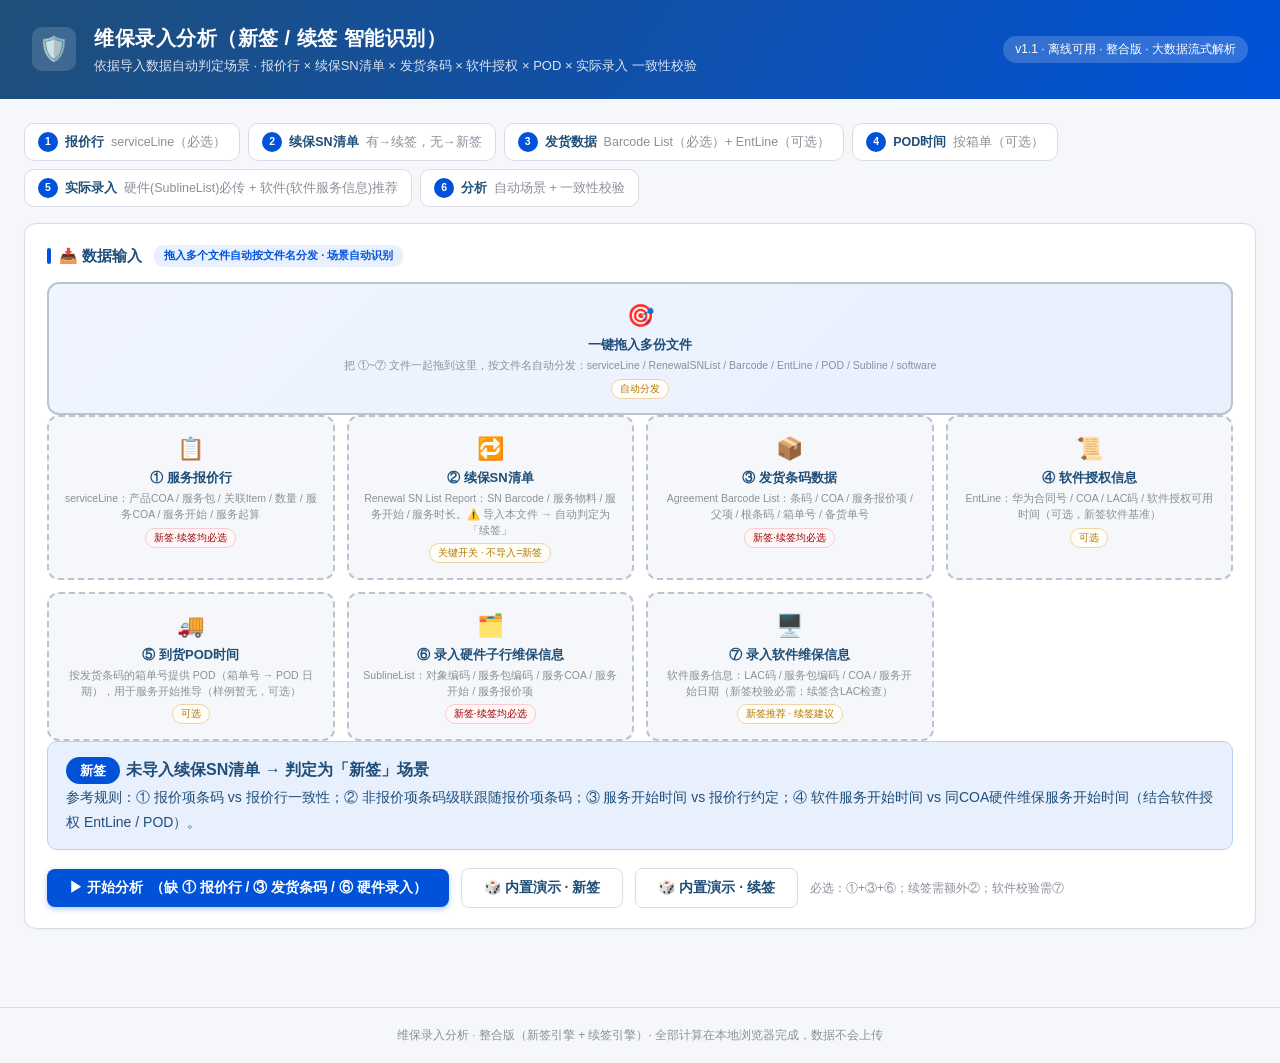
==== commit 435f8709: "录入分析工具：大数据性能架构改造 - 数据管道：流式 ZIP/inflate/UTF-8 解码 + 增量行扫描，内联 Blob Worker（file:// 可用），   字典编码 + Int32Ar" ====
--- a/warranty-analysis/unified-warranty-analysis.html
+++ b/warranty-analysis/unified-warranty-analysis.html
@@ -105,6 +105,15 @@
 .tabnav{display:flex;gap:4px;margin-bottom:14px;flex-wrap:wrap}
 .tabnav button{border:1px solid var(--border);background:#fff;padding:8px 16px;font-size:13px;cursor:pointer;font-family:inherit;border-radius:8px}
 .tabnav button.active{background:var(--blue);color:#fff;font-weight:700;border-color:var(--blue)}
+/* 虚拟滚动表格（大表） */
+.table-wrap.has-vt{max-height:none;overflow:visible}
+.vt-bar{display:flex;gap:10px;align-items:center;flex-wrap:wrap;padding:6px 8px;background:#F7F9FC;border-bottom:1px solid var(--border)}
+.vt-q{border:1px solid var(--border);border-radius:6px;padding:4px 10px;font-size:12.5px;width:280px;max-width:100%;font-family:inherit}
+.vt-info{font-size:12px;color:var(--muted)}
+.vt-scroll{overflow:auto;position:relative}
+table.vt-t{table-layout:fixed;min-width:100%}
+table.vt-t td{white-space:nowrap;overflow:hidden;text-overflow:ellipsis;vertical-align:middle;height:32px;padding:0 9px;line-height:30px}
+table.vt-t tr.vt-pad td{padding:0;border:0;line-height:0}
 </style>
 </head>
 <body>
@@ -114,7 +123,7 @@
     <h1>维保录入分析（新签 / 续签 智能识别）</h1>
     <div class="sub">依据导入数据自动判定场景 · 报价行 × 续保SN清单 × 发货条码 × 软件授权 × POD × 实际录入 一致性校验</div>
   </div>
-  <span class="ver">v1.0 · 离线可用 · 整合版</span>
+  <span class="ver">v1.1 · 离线可用 · 整合版 · 大数据流式解析</span>
 </header>
 
 <main>
@@ -4364,61 +4373,507 @@
   }
   u_updateScene();u_updateRunBtn();
 }
-/* ---------- XLSX 解析 Worker（主线程免卡顿；file:// 或加载失败自动回退主线程） ---------- */
-var u_worker=null,u_workerFail=0,u_workerPending=new Map(),u_workerSeq=0;
-function u_workerReady(){
-  if(u_worker!==null)return true;
-  if(u_workerFail===1||typeof Worker==="undefined")return false;
-  try{
-    const w=new Worker("unified-worker.js");
+/* =========================================================================
+ * 数据管道层（Pipeline）— 流式 XLSX 解析 + 内联 Worker
+ *
+ * 旧实现的问题（实测 12 万行 / 25MB 的 Agreement Barcode List）：
+ *   · new Worker("unified-worker.js") 引用了一个不随单文件分发的外部脚本，且 Worker 内没有
+ *     DOMParser → Worker 永远失败，所有解析回退到主线程，页面冻结 10 秒以上；
+ *   · 整个 sheet1.xml（411MB）一次性解码为一个 JS 字符串：单次 decode 11 秒，且逼近
+ *     V8 字符串上限（约 512MB），数据再大一点就直接 "Invalid string length" 失败；
+ *   · 每个单元格值都是这个大字符串的切片（SlicedString），整块 XML 被常驻内存。
+ *
+ * 新实现：
+ *   File ──Blob.slice──▶ ZIP 中央目录（只读尾部几十 KB，不整体读入）
+ *        ──Blob.slice(entry).stream()──▶ DecompressionStream("deflate-raw")
+ *        ──TextDecoder(stream:true)──▶ 增量行扫描（只保留未闭合的尾巴，内存 O(块大小)）
+ *        ──字符串字典（去重 + 断开大串引用）──▶ Int32Array 行编码，分批 postMessage(transfer)
+ *   主线程按批解码为 rows（string[][]，与旧接口完全同构），引擎层无需任何改动。
+ *   XLSX_CORE 自包含、不引用外部变量：以 Function.toString() 拼成 Blob URL 启动 Worker
+ *   （file:// 双击打开同样可用）；Worker 不可用时同一份代码在主线程按时间片运行。
+ * ========================================================================= */
+function XLSX_CORE(){
+  "use strict";
+  const now=(typeof performance!=="undefined"&&performance.now)?function(){return performance.now()}:function(){return Date.now()};
+  const sleep0=function(){return new Promise(function(r){setTimeout(r,0)})};
+
+  /* ---- XML 实体反转义（与旧 xlUnesc 语义一致） ---- */
+  const ENT={"&lt;":"<","&gt;":">","&quot;":'"',"&apos;":"'","&amp;":"&"};
+  const ENT_RE=/&(#x[0-9a-fA-F]+|#\d+|lt|gt|quot|apos|amp);/g;
+  function unesc(s){
+    if(s.indexOf("&")<0)return s;
+    return s.replace(ENT_RE,function(m,e){
+      if(e[0]==="#"){const n=e[1]==="x"||e[1]==="X"?parseInt(e.slice(2),16):parseInt(e.slice(1),10);return String.fromCodePoint(n)}
+      return ENT[m]||m;
+    });
+  }
+
+  /* ---- 字符串字典：同值只存一份；新值复制一份，断开对解压块大字符串的引用 ---- */
+  function Dict(){this.map=new Map();this.map.set("",0);this.list=[""];this.sent=1}
+  Dict.prototype.id=function(s){
+    let k=this.map.get(s);
+    if(k===undefined){
+      if(s.length>12)s=(" "+s).slice(1); // V8：≥13 字符的切片是 SlicedString，会钉住父串；拼接后再切即得到独立副本
+      k=this.list.length;this.list.push(s);this.map.set(s,k);
+    }
+    return k;
+  };
+  Dict.prototype.takeNew=function(){const a=this.list.slice(this.sent);this.sent=this.list.length;return a};
+
+  /* ---- 行编码缓冲：[n, id0..id(n-1)] 连续写入 Int32Array，按批交出（可 transfer，零拷贝） ---- */
+  function Sink(dict,emit,batchRows){
+    this.dict=dict;this.emit=emit;this.batch=batchRows||4000;
+    this.a=new Int32Array(1<<16);this.n=0;this.pending=0;this.rows=0;
+  }
+  Sink.prototype.row=function(ids,cnt){
+    if(this.n+cnt+1>this.a.length){let L=this.a.length*2;while(L<this.n+cnt+1)L*=2;const b=new Int32Array(L);b.set(this.a.subarray(0,this.n));this.a=b}
+    const a=this.a;let n=this.n;
+    a[n++]=cnt;
+    for(let k=0;k<cnt;k++)a[n++]=ids[k];
+    this.n=n;this.rows++;
+    if(++this.pending>=this.batch)this.flush();
+  };
+  Sink.prototype.flush=function(){
+    if(!this.pending&&this.dict.sent===this.dict.list.length)return;
+    const cells=this.a.slice(0,this.n);
+    this.n=0;this.pending=0;
+    this.emit({dict:this.dict.takeNew(),cells:cells});
+  };
+
+  /* ---- sheet XML 增量扫描（单元格语义与旧 readSheetLite 一一对应） ---- */
+  function SheetScanner(sharedIds,dict,sink){
+    this.S=sharedIds;this.d=dict;this.k=sink;this.carry="";this.state=0;this.ids=new Int32Array(256);
+  }
+  SheetScanner.prototype.feed=function(chunk){
+    if(this.state===2)return;
+    const x=this.carry?this.carry+chunk:chunk;this.carry="";
+    let i=0;
+    if(this.state===0){
+      const sd=x.indexOf("<sheetData");
+      if(sd<0){this.carry=x.slice(Math.max(0,x.length-16));return}
+      const g=x.indexOf(">",sd);
+      if(g<0){this.carry=x.slice(sd);return}
+      if(x.charCodeAt(g-1)===47){this.state=2;return} // <sheetData/>：无数据
+      this.state=1;i=g+1;
+    }
+    let ended=false;
+    for(;;){
+      const ro=x.indexOf("<row",i);
+      if(ro<0)break;
+      const c4=x.charCodeAt(ro+4);
+      if(c4!==32&&c4!==62&&c4!==47&&c4!==9&&c4!==10&&c4!==13){
+        if(ro+4>=x.length)break;                  // "<row" 恰在块尾：等下一块
+        i=ro+4;continue;                          // <rowBreaks> 等其他标签
+      }
+      const gt=x.indexOf(">",ro);
+      if(gt<0)break;
+      if(x.charCodeAt(gt-1)===47){this.k.row(this.ids,0);i=gt+1;continue} // <row .../> 空行
+      const rc=x.indexOf("</row>",gt+1);
+      if(rc<0)break;
+      this.row(x,gt+1,rc);
+      i=rc+6;
+    }
+    /* 只在找不到下一个 <row 时检查 </sheetData>（避免每块整段多扫一遍） */
+    if(x.indexOf("</sheetData>",i)>=0)ended=true;
+    if(ended){this.state=2;return}
+    this.carry=i?x.slice(i):x; // 未闭合的尾巴留到下一块
+  };
+  SheetScanner.prototype.row=function(x,p,rc){
+    const d=this.d,S=this.S;let ids=this.ids;let maxCol=0;
+    while(p<rc){
+      const co=x.indexOf("<c",p);
+      if(co<0||co>=rc)break;
+      const cgt=x.indexOf(">",co);
+      if(cgt<0||cgt>rc)break;
+      const selfClose=x.charCodeAt(cgt-1)===47;
+      let colIdx=maxCol+1,t="";
+      /* 属性只在本标签 [co,cgt) 内查找：旧实现 indexOf('t="') 不设上界，整行纯数值单元格时会一路扫到后面的行 */
+      const tag=x.slice(co+2,cgt);
+      const tq=tag.indexOf('t="');
+      if(tq>=0){const te=tag.indexOf('"',tq+3);if(te>=0)t=tag.slice(tq+3,te)}
+      const rq=tag.indexOf('r="');
+      if(rq>=0){const re=tag.indexOf('"',rq+3);if(re>=0){let n=0;for(let k=rq+3;k<re;k++){const c2=tag.charCodeAt(k);if(c2>=65&&c2<=90)n=n*26+(c2-64);else break}if(n>0)colIdx=n}}
+      let id=0;
+      if(!selfClose){
+        const nc=x.indexOf("<c",cgt+1);
+        const ce=nc<0||nc>rc?rc:nc;
+        if(t==="inlineStr"){
+          let txt="",sp=cgt+1;
+          /* 快路径：<is><t>文本</t></is> 单段（导出系统的绝大多数单元格） */
+          const ti0=x.indexOf("<t",sp);
+          if(ti0>=0&&ti0<ce){
+            const tg0=x.indexOf(">",ti0);
+            if(tg0>=0&&tg0<=ce&&x.charCodeAt(tg0-1)!==47){
+              const te0=x.indexOf("</t>",tg0);
+              if(te0>=0&&te0<=ce){
+                txt=x.slice(tg0+1,te0);if(txt.indexOf("&")>=0)txt=unesc(txt);
+                sp=te0+4;
+                if(!x.startsWith("</is>",sp)){ // 富文本多段：继续拼接（循环内自带边界判断）
+                  for(;;){
+                    const ti=x.indexOf("<t",sp);
+                    if(ti<0||ti>=ce)break;
+                    const tg=x.indexOf(">",ti);
+                    if(tg<0||tg>ce)break;
+                    if(x.charCodeAt(tg-1)===47)break;
+                    const te=x.indexOf("</t>",tg);
+                    if(te<0||te>ce)break;
+                    txt+=unesc(x.slice(tg+1,te));
+                    sp=te+4;
+                  }
+                }
+              }
+            }
+          }
+          id=txt===""?0:d.id(txt);
+        }else{
+          const vo=x.indexOf("<v>",cgt+1);
+          if(vo>=0&&vo<ce){
+            const ve=x.indexOf("</v>",vo+3);
+            const vEnd=ve>=0&&ve<ce?ve:ce;
+            if(t==="s"){const sid=S[parseInt(x.slice(vo+3,vEnd),10)];id=sid!==undefined?sid:0}
+            else if(t==="b"){id=d.id(x.slice(vo+3,vEnd)==="1"?"TRUE":"FALSE")}
+            else{const raw=x.slice(vo+3,vEnd);id=raw===""?0:d.id(raw.indexOf("&")>=0?unesc(raw):raw)}
+          }
+        }
+        p=ce;
+      }else{
+        p=cgt+1;
+      }
+      if(colIdx>ids.length){let L=ids.length*2;while(L<colIdx)L*=2;const b=new Int32Array(L);b.set(ids);ids=b;this.ids=b}
+      if(colIdx>maxCol){for(let k=maxCol;k<colIdx-1;k++)ids[k]=0;maxCol=colIdx}
+      ids[colIdx-1]=id;
+    }
+    this.k.row(ids,maxCol);
+  };
+
+  /* ---- sharedStrings 增量扫描（<si> 内全部 <t> 拼接，与旧 parseSharedStrings 一致） ---- */
+  function SstScanner(dict){this.d=dict;this.ids=[];this.carry=""}
+  SstScanner.prototype.feed=function(chunk){
+    const x=this.carry?this.carry+chunk:chunk;let p=0;
+    for(;;){
+      const si=x.indexOf("<si",p);
+      if(si<0)break;
+      const g=x.indexOf(">",si);
+      if(g<0)break;
+      if(x.charCodeAt(g-1)===47){this.ids.push(0);p=g+1;continue} // <si/>
+      const se=x.indexOf("</si>",si);
+      if(se<0)break;
+      let sp=si+3,txt="";
+      for(;;){
+        const ti=x.indexOf("<t",sp);
+        if(ti<0||ti>=se)break;
+        const tg=x.indexOf(">",ti);
+        if(tg<0||tg>=se)break;
+        if(x.charCodeAt(tg-1)===47)break;
+        const te=x.indexOf("</t>",tg);
+        if(te<0||te>se)break;
+        txt+=unesc(x.slice(tg+1,te));
+        sp=te+4;
+      }
+      this.ids.push(txt===""?0:this.d.id(txt));
+      p=se+5;
+    }
+    this.carry=p?x.slice(p):x;
+  };
+
+  /* ---- 无 DecompressionStream 的老浏览器：纯 JS inflate（输出写入可增长 Uint8Array） ---- */
+  const LB=[3,4,5,6,7,8,9,10,11,13,15,17,19,23,27,31,35,43,51,59,67,83,99,115,131,163,195,227,258];
+  const LE=[0,0,0,0,0,0,0,0,1,1,1,1,2,2,2,2,3,3,3,3,4,4,4,4,5,5,5,5,0];
+  const DB=[1,2,3,4,5,7,9,13,17,25,33,49,65,97,129,193,257,385,513,769,1025,1537,2049,3073,4097,6145,8193,12289,16385,24577];
+  const DE=[0,0,0,0,1,1,2,2,3,3,4,4,5,5,6,6,7,7,8,8,9,9,10,10,11,11,12,12,13,13];
+  const CLO=[16,17,18,0,8,7,9,6,10,5,11,4,12,3,13,2,14,1,15];
+  function mkTree(lengths){
+    let ml=0;for(let i=0;i<lengths.length;i++)if(lengths[i]>ml)ml=lengths[i];
+    if(!ml)throw new Error("inflate: 空码表");
+    const count=new Array(ml+1).fill(0);for(let i=0;i<lengths.length;i++)count[lengths[i]]++;count[0]=0;
+    let code=0;const next=new Array(ml+1).fill(0);
+    for(let l=1;l<=ml;l++){code=(code+count[l-1])<<1;next[l]=code}
+    const map=new Map();
+    for(let s=0;s<lengths.length;s++){const l=lengths[s];if(!l)continue;map.set((next[l]<<4)|l,s);next[l]++}
+    return {maxL:ml,map:map};
+  }
+  function inflateRawSync(u8,sizeHint){
+    let out=new Uint8Array(Math.max(1024,sizeHint||u8.length*4)),on=0;
+    function need(n){if(on+n>out.length){let L=out.length*2;while(L<on+n)L*=2;const b=new Uint8Array(L);b.set(out.subarray(0,on));out=b}}
+    let pos=0,bitBuf=0,bitCnt=0;
+    function bits(n){
+      while(bitCnt<n){if(pos>=u8.length)throw new Error("inflate: 数据截断");bitBuf=(bitBuf|(u8[pos++]<<bitCnt))>>>0;bitCnt+=8}
+      const v=(bitBuf&((1<<n)-1))>>>0;bitBuf>>>=n;bitCnt-=n;return v;
+    }
+    function dec(tree){let cur=0;for(let l=1;l<=tree.maxL;l++){cur=(cur<<1)|bits(1);const s=tree.map.get((cur<<4)|l);if(s!==undefined)return s}throw new Error("inflate: 溢出码")}
+    let bfinal;
+    do{
+      bfinal=bits(1);const btype=bits(2);
+      if(btype===0){
+        bitBuf=0;bitCnt=0;
+        if(pos+4>u8.length)throw new Error("inflate: stored 块截断");
+        const len=u8[pos]|(u8[pos+1]<<8),nlen=u8[pos+2]|(u8[pos+3]<<8);pos+=4;
+        if((len^0xFFFF)!==nlen)throw new Error("inflate: stored LEN 校验失败");
+        if(pos+len>u8.length)throw new Error("inflate: stored 数据截断");
+        need(len);out.set(u8.subarray(pos,pos+len),on);on+=len;pos+=len;
+      }else{
+        let lt,dt;
+        if(btype===1){
+          const fl=new Array(288);for(let i=0;i<144;i++)fl[i]=8;for(let i=144;i<256;i++)fl[i]=9;for(let i=256;i<280;i++)fl[i]=7;for(let i=280;i<288;i++)fl[i]=8;
+          lt=mkTree(fl);dt=mkTree(new Array(30).fill(5));
+        }else if(btype===2){
+          const hlit=bits(5)+257,hdist=bits(5)+1,hclen=bits(4)+4;
+          const cll=new Array(19).fill(0);for(let i=0;i<hclen;i++)cll[CLO[i]]=bits(3);
+          const clt=mkTree(cll);const lens=new Array(hlit+hdist).fill(0);let i=0;
+          while(i<lens.length){
+            const sym=dec(clt);
+            if(sym<16)lens[i++]=sym;
+            else if(sym===16){if(i===0)throw new Error("inflate: 重复码无前值");const rep=bits(2)+3,v=lens[i-1];for(let j=0;j<rep&&i<lens.length;j++)lens[i++]=v}
+            else if(sym===17)i+=bits(3)+3;
+            else i+=bits(7)+11;
+          }
+          lt=mkTree(lens.slice(0,hlit));dt=mkTree(lens.slice(hlit));
+        }else throw new Error("inflate: 非法块类型");
+        for(;;){
+          const sym=dec(lt);
+          if(sym<256){need(1);out[on++]=sym}
+          else if(sym===256)break;
+          else{
+            const li=sym-257,len=LB[li]+(LE[li]?bits(LE[li]):0);
+            const ds=dec(dt),dist=DB[ds]+(DE[ds]?bits(DE[ds]):0);
+            if(dist>on)throw new Error("inflate: 距离越过窗口起点");
+            need(len);const st=on-dist;for(let k=0;k<len;k++)out[on++]=out[st+k];
+          }
+        }
+      }
+    }while(!bfinal);
+    return out.subarray(0,on);
+  }
+
+  /* ---- ZIP：只读尾部定位中央目录，条目按需切片读取（大文件不整体读入内存） ---- */
+  async function readU8(blob,a,b){return new Uint8Array(await blob.slice(a,b).arrayBuffer())}
+  async function zipDir(file){
+    const size=file.size;
+    const tail=await readU8(file,Math.max(0,size-22-65536),size);
+    const dv=new DataView(tail.buffer,tail.byteOffset,tail.byteLength);
+    let eocd=-1;
+    for(let i=tail.length-22;i>=0;i--){if(dv.getUint32(i,true)===0x06054b50){eocd=i;break}}
+    if(eocd<0)throw new Error("无法定位 ZIP 目录（文件可能不是有效的 .xlsx）");
+    const cdCount=dv.getUint16(eocd+10,true),cdSize=dv.getUint32(eocd+12,true),cdOff=dv.getUint32(eocd+16,true);
+    const cd=await readU8(file,cdOff,cdOff+cdSize);
+    const cv=new DataView(cd.buffer,cd.byteOffset,cd.byteLength);
+    const dec=new TextDecoder("utf-8");
+    const ents=new Map();let p=0;
+    for(let k=0;k<cdCount;k++){
+      if(p+46>cd.length||cv.getUint32(p,true)!==0x02014b50)throw new Error("ZIP 中央目录损坏");
+      const nlen=cv.getUint16(p+28,true),elen=cv.getUint16(p+30,true),clen=cv.getUint16(p+32,true);
+      const name=dec.decode(cd.subarray(p+46,p+46+nlen));
+      ents.set(name,{name:name,method:cv.getUint16(p+10,true),csize:cv.getUint32(p+20,true),usize:cv.getUint32(p+24,true),lho:cv.getUint32(p+42,true)});
+      p+=46+nlen+elen+clen;
+    }
+    return ents;
+  }
+  async function entryBlob(file,e){
+    const lh=await readU8(file,e.lho,e.lho+30);
+    const dv=new DataView(lh.buffer,lh.byteOffset,lh.byteLength);
+    if(lh.length<30||dv.getUint32(0,true)!==0x04034b50)throw new Error("ZIP 本地文件头损坏："+e.name);
+    const start=e.lho+30+dv.getUint16(26,true)+dv.getUint16(28,true);
+    return file.slice(start,start+e.csize);
+  }
+  /* 条目流式解码为文本块（约 512KB 一块）回调 onText；onProg(0..1) 按解压字节计 */
+  async function streamText(file,e,onText,onProg,yieldMs){
+    const blob=await entryBlob(file,e);
+    let stream=null;
+    if(e.method===0)stream=blob.stream();
+    else if(e.method===8){
+      if(typeof DecompressionStream!=="undefined")stream=blob.stream().pipeThrough(new DecompressionStream("deflate-raw"));
+      else stream=new Blob([inflateRawSync(new Uint8Array(await blob.arrayBuffer()),e.usize)]).stream();
+    }else throw new Error("不支持的 ZIP 压缩方式("+e.method+")："+e.name);
+    const dec=new TextDecoder("utf-8");const rd=stream.getReader();
+    let got=0,last=now(),pieces=[],plen=0;
+    for(;;){
+      const r=await rd.read();
+      if(r.done)break;
+      got+=r.value.length;
+      const s=dec.decode(r.value,{stream:true});
+      if(s){pieces.push(s);plen+=s.length}
+      if(plen>=(1<<19)){onText(pieces.length===1?pieces[0]:pieces.join(""));pieces=[];plen=0;if(onProg&&e.usize)onProg(Math.min(1,got/e.usize))}
+      if(yieldMs&&now()-last>yieldMs){await sleep0();last=now()}
+    }
+    const t=dec.decode();if(t)pieces.push(t);
+    if(pieces.length)onText(pieces.join(""));
+    if(onProg)onProg(1);
+  }
+  async function entryText(file,e){let s="";await streamText(file,e,function(t){s+=t},null,0);return s}
+
+  /* 第一个工作表路径：workbook.xml 第一个 <sheet r:id> → rels Target（正则解析，Worker 内无 DOMParser） */
+  async function firstSheetEntry(file,ents){
+    let rid="",target="";
+    const wb=ents.get("xl/workbook.xml");
+    if(wb){
+      const x=await entryText(file,wb);
+      const m=/<(?:[\w.-]+:)?sheet\b[^>]*>/.exec(x);
+      if(m){const a=/\sr:id="([^"]*)"/.exec(m[0]);if(a)rid=a[1]}
+    }
+    const rl=ents.get("xl/_rels/workbook.xml.rels");
+    if(rid&&rl){
+      const x=await entryText(file,rl);
+      const re=/<(?:[\w.-]+:)?Relationship\b[^>]*>/g;let m;
+      while((m=re.exec(x))){
+        const id=/\sId="([^"]*)"/.exec(m[0]);
+        if(id&&id[1]===rid){const tg=/\sTarget="([^"]*)"/.exec(m[0]);if(tg)target=tg[1];break}
+      }
+    }
+    const cands=[];
+    if(target){
+      let t=target.replace(/^\.\//,"");
+      if(t[0]==="/")cands.push(t.slice(1));
+      else if(t.indexOf("xl/")===0)cands.push(t);
+      else cands.push("xl/"+t);
+      cands.push(t.replace(/^\/?(xl\/)?/,""));
+    }
+    for(const k of ents.keys()){if(/^\/?xl\/worksheets\/sheet\d+\.xml$/.test(k)){cands.push(k);break}}
+    for(const c of cands){if(ents.has(c))return ents.get(c)}
+    throw new Error("未找到工作表文件（不是标准 .xlsx）");
+  }
+
+  /* 主入口：XLSX → 分批 emit({dict,cells})，返回 {rows} */
+  async function parseXlsx(file,opt){
+    opt=opt||{};
+    const dict=new Dict(),sink=new Sink(dict,opt.emit,opt.batchRows);
+    const ents=await zipDir(file);
+    const sheetE=await firstSheetEntry(file,ents);
+    let sstE=ents.get("xl/sharedStrings.xml")||null;
+    if(!sstE){for(const k of ents.keys()){if(/^\/?xl\/sharedStrings\.xml$/i.test(k)){sstE=ents.get(k);break}}}
+    const total=(sheetE.usize||1)+(sstE?(sstE.usize||0):0);
+    const prog=opt.onProg||null;
+    let shared=[];
+    if(sstE){
+      const sc=new SstScanner(dict);
+      await streamText(file,sstE,function(s){sc.feed(s)},prog?function(f){prog(f*(sstE.usize||0)/total)}:null,opt.yieldMs||0);
+      shared=sc.ids;
+    }
+    const base=sstE?(sstE.usize||0):0;
+    const sh=new SheetScanner(shared,dict,sink);
+    await streamText(file,sheetE,function(s){sh.feed(s)},prog?function(f){prog((base+f*(sheetE.usize||1))/total)}:null,opt.yieldMs||0);
+    if(sh.state===0)throw new Error("工作表无数据");
+    sink.flush();
+    return {rows:sink.rows};
+  }
+
+  /* CSV（与旧 parseCsvText 逐字一致；Blob.text() 按 UTF-8 解码并去 BOM，同 FileReader.readAsText） */
+  function parseCsvText(text){
+    const rows=[];let row=[],cur="",inQ=false;
+    for(let i=0;i<text.length;i++){
+      const ch=text[i];
+      if(inQ){
+        if(ch==='"'){if(text[i+1]==='"'){cur+='"';i++}else inQ=false}
+        else cur+=ch;
+      }else if(ch==='"'){inQ=true}
+      else if(ch===","){row.push(cur);cur=""}
+      else if(ch==="\n"){row.push(cur);rows.push(row);row=[];cur=""}
+      else if(ch!=="\r"){cur+=ch}
+    }
+    if(cur!==""||row.length){row.push(cur);rows.push(row)}
+    return rows;
+  }
+  async function parseCsv(file,opt){
+    opt=opt||{};
+    const text=(await file.text()).replace(/^﻿/,"");
+    const rows=parseCsvText(text);
+    const dict=new Dict(),sink=new Sink(dict,opt.emit,opt.batchRows);
+    let ids=new Int32Array(256),last=now();
+    for(let r=0;r<rows.length;r++){
+      const row=rows[r];
+      if(row.length>ids.length)ids=new Int32Array(row.length*2);
+      for(let k=0;k<row.length;k++)ids[k]=d_id(dict,row[k]);
+      sink.row(ids,row.length);
+      if(opt.yieldMs&&(r&1023)===0&&now()-last>opt.yieldMs){await sleep0();last=now()}
+    }
+    sink.flush();
+    if(opt.onProg)opt.onProg(1);
+    return {rows:sink.rows};
+  }
+  function d_id(dict,s){return s===""?0:dict.id(s)}
+
+  return {parseXlsx:parseXlsx,parseCsv:parseCsv,parseCsvText:parseCsvText,inflateRawSync:inflateRawSync};
+}
+
+/* Worker 入口（与 XLSX_CORE 一起拼成 Blob 源码；此函数不在主线程执行） */
+function u_workerMain(){
+  const core=XLSX_CORE();
+  self.onmessage=async function(ev){
+    const m=ev.data;
+    let lastP=-1;
+    const onProg=function(f){const q=Math.floor(f*100);if(q!==lastP){lastP=q;self.postMessage({t:"p",pct:q})}};
+    const emit=function(b){self.postMessage({t:"b",dict:b.dict,cells:b.cells},[b.cells.buffer])};
+    try{
+      const r=m.csv?await core.parseCsv(m.file,{emit:emit,onProg:onProg}):await core.parseXlsx(m.file,{emit:emit,onProg:onProg});
+      self.postMessage({t:"done",rows:r.rows});
+    }catch(e){self.postMessage({t:"err",msg:String(e&&e.message||e)})}
+  };
+}
+
+/* ---------- 主线程侧：Worker 池（每个文件一个短命 Worker，结束即 terminate 释放内存） ---------- */
+const U_PIPE={
+  workerOK:typeof Worker!=="undefined"&&typeof Blob!=="undefined"&&typeof URL!=="undefined"&&!!URL.createObjectURL,
+  url:null,core:null,active:0,waiters:[],
+  max:Math.max(1,Math.min(3,((typeof navigator!=="undefined"&&navigator.hardwareConcurrency)||4)-1))
+};
+function u_workerUrl(){
+  if(!U_PIPE.url)U_PIPE.url=URL.createObjectURL(new Blob(["\"use strict\";\nconst XLSX_CORE="+XLSX_CORE.toString()+";\n("+u_workerMain.toString()+")();\n"],{type:"text/javascript"}));
+  return U_PIPE.url;
+}
+function u_slot(){return new Promise(function(res){if(U_PIPE.active<U_PIPE.max){U_PIPE.active++;res()}else U_PIPE.waiters.push(res)})}
+function u_slotFree(){const n=U_PIPE.waiters.shift();if(n)n();else U_PIPE.active--}
+/* 批解码：dict 增量追加；cells=[n,id..] → string[]（packed 数组，与旧 rows 同构） */
+function u_decodeBatch(rows,dict,b){
+  const add=b.dict;for(let i=0;i<add.length;i++)dict.push(add[i]);
+  const c=b.cells,L=c.length;let p=0;
+  while(p<L){
+    const n=c[p++];const row=[];
+    for(let k=0;k<n;k++)row.push(dict[c[p++]]);
+    rows.push(row);
+  }
+}
+function u_parseInWorker(f,csv,onProg){
+  return new Promise(function(res,rej){
+    let w;
+    try{w=new Worker(u_workerUrl())}catch(e){const er=new Error("Worker 不可用："+e.message);er.noWorker=true;rej(er);return}
+    const rows=[],dict=[""];let alive=false;
     w.onmessage=function(ev){
-      const m=ev.data,p=u_workerPending.get(m.id);
-      if(!p)return;u_workerPending.delete(m.id);
-      if(m.type==="rows")p.res(m.rows);
-      else if(m.type==="progress"){if(p.onProg)p.onProg(m.pct)}
-      else p.rej(new Error(m.msg||"worker 解析失败"));
+      const m=ev.data;alive=true;
+      if(m.t==="b")u_decodeBatch(rows,dict,m);
+      else if(m.t==="p"){if(onProg)onProg(m.pct)}
+      else if(m.t==="done"){w.terminate();res(rows)}
+      else if(m.t==="err"){w.terminate();rej(new Error(m.msg))}
     };
-    w.onerror=function(){
-      u_workerFail=1;
-      if(u_worker)try{u_worker.terminate()}catch(e){}
-      u_worker=null;
-      const pend=u_workerPending;u_workerPending=new Map();
-      pend.forEach(function(p){p.rej(new Error("worker 不可用"))});
+    w.onerror=function(ev){
+      if(ev&&ev.preventDefault)ev.preventDefault();
+      try{w.terminate()}catch(e){}
+      const er=new Error("解析线程异常"+(ev&&ev.message?"："+ev.message:"（可能内存不足）"));
+      er.noWorker=!alive; // 一条消息都没收到 = Worker 本身起不来（受限环境），回退主线程
+      rej(er);
     };
-    u_worker=w;return true;
-  }catch(e){u_workerFail=1;return false}
+    w.postMessage({file:f,csv:csv});
+  });
+}
+async function u_parseOnMain(f,csv,onProg){
+  const core=U_PIPE.core||(U_PIPE.core=XLSX_CORE());
+  const rows=[],dict=[""];
+  const opt={emit:function(b){u_decodeBatch(rows,dict,b)},onProg:onProg?function(x){onProg(Math.floor(x*100))}:null,yieldMs:30};
+  if(csv)await core.parseCsv(f,opt);else await core.parseXlsx(f,opt);
+  return rows;
 }
 async function u_readRows(f,onProg){
-  if(/\.csv$/i.test(f.name)){
-    const txt=await u_readFile(f,true);
-    return W.XLSX.parseCsvText(txt);
-  }
-  const trimHead=function(rows){
-    if(!rows||!rows[0])throw new Error("Excel 无内容（空文件？）");
-    return rows.map((row,i)=>i===0?row.map(h=>String(h==null?"":h).trim()):row);
-  };
-  if(u_workerReady()){
-    // Worker 优先：主线程不阻塞（zip 解压 + 超 400MB sheet 解析都在后台线程）
-    const buf=await u_readFile(f,false);
-    try{
-      const rows=await new Promise(function(res,rej){
-        const id=++u_workerSeq;
-        u_workerPending.set(id,{res:res,rej:rej,onProg:onProg||null});
-        try{u_worker.postMessage({type:"parse",id:id,name:f.name,buf:buf},[buf])}
-        catch(e){u_workerPending.delete(id);rej(e)}
-      });
-      return trimHead(rows);
-    }catch(e){
-      // worker 失败/超时/不可用 → 回退主线程（buf 已被 transfer 走，需重读文件）
-      if(u_workerFail!==1)u_workerFail=1;
-      const buf2=await u_readFile(f,false);
-      const rows2=await W.XLSX.readWorkbook(buf2,onProg||null);
-      return trimHead(rows2);
-    }
-  }
-  const buf=await u_readFile(f,false);
-  const rows=await W.XLSX.readWorkbook(buf,onProg||null);
-  return trimHead(rows);
+  const csv=/\.csv$/i.test(f.name);
+  let rows=null;
+  if(U_PIPE.workerOK){
+    await u_slot();
+    try{rows=await u_parseInWorker(f,csv,onProg)}
+    catch(e){if(!e.noWorker)throw e;U_PIPE.workerOK=false;console.warn("[pipeline] Worker 不可用，回退主线程分片解析",e)}
+    finally{u_slotFree()}
+  }
+  if(!rows)rows=await u_parseOnMain(f,csv,onProg);
+  if(csv)return rows; // 与旧实现一致：CSV 不做表头 trim
+  if(!rows||!rows[0])throw new Error("Excel 无内容（空文件？）");
+  rows[0]=rows[0].map(function(h){return String(h==null?"":h).trim()});
+  return rows;
 }
 function u_rowsToRaw(rows){
   if(!rows||!rows.length)return null;
@@ -4460,7 +4915,7 @@
 function u_clrErr(){(u_$("errBox").style.display="none")}
 
 /* ---------------- 新签分析 ---------------- */
-function u_runNew(){
+async function u_runNew(){
   if(!UP.quote||!UP.bl||!UP.sub){
     u_err("新签必需输入缺失：① 服务报价行 ＋ ③ 发货条码数据 ＋ ⑥ 录入硬件子行（当前：报价行="+(UP.quote&&UP.quote.rows.length)+" 条、发货条码="+(UP.bl&&(UP.bl.rows||UP.blRaw.data).length)+" 行、硬件录入="+(UP.sub&&UP.sub.rows.length)+" 行）");
     return
@@ -4473,7 +4928,9 @@
     });
   }catch(err){u_err("数据装配失败："+err.message);console.error(err);return}
   let A;
+  await u_stage("⏳ 新签判定中…");
   try{A=W.New.analyzeNew()}catch(err){u_err("新签分析失败："+err.message);console.error(err);return}
+  await u_stage("⏳ 比对实际录入…");
   try{
     const cmp=u_buildNewCmp(A);
     W.Compare=cmp;
@@ -4649,7 +5106,7 @@
 }
 
 /* ---------------- 续签分析 ---------------- */
-function u_runRenew(){
+async function u_runRenew(){
   if(!UP.renew||!UP.blRaw||!UP.sub){
     u_err("续签必需输入缺失：② 续保SN清单 ＋ ③ 发货条码数据 ＋ ⑥ 录入硬件子行（当前：续保SN清单="+(UP.renew?UP.renew.unique+" 个":"--")+"、发货条码="+(UP.blRaw&&UP.blRaw.data.length)+" 行、硬件录入="+(UP.sub&&UP.sub.rows.length)+" 行）");
     return
@@ -4676,7 +5133,9 @@
     W.Renew.setQuoteData(quoteSet,quoteInfo,quoteMedia,quoteMediaInfo,quoteNonMedia,quoteMultiPkg);
     // ② 发货数据 → 逐条码 Y/N 级联判定
     const {headers,data}=UP.blRaw;
+    await u_stage("⏳ 级联判定中（"+data.length+" 行）…");
     const A=W.Renew.analyze(headers,data,quoteSet);
+    await u_stage("⏳ 比对实际录入…");
     const yl=W.Renew.buildYList(A);
     // ③ 实际录入（硬件子行 + 软件），构造 [bc,svc,start,end,endManual]
     const actualRows=[];
@@ -4697,6 +5156,7 @@
     A.data.forEach(function(row,i){const e=String(A.effBc[i]||"").trim();if(e)effSet.add(e)});
     const unmatched=[...quoteSet].filter(sn=>!effSet.has(sn));
     const matchedCount=quoteSet.size-unmatched.length;
+    await u_stage("⏳ 渲染结果…");
     u_showResult({scene:"renew",A:A,yl:yl,quoteSet:quoteSet,quoteInfo:quoteInfo,quoteMedia:quoteMedia,
       qp:qp,cmp:cmp,quoteVs:quoteVs,lacCheckRows:lacCheckRows,
       matchedCount:matchedCount,unmatchedCount:unmatched.length,unmatched:unmatched});
@@ -4706,14 +5166,14 @@
 }
 /* 报价行 vs 续保SN清单 数量核对（按 服务包编码+关联ITEM+时长 比对） */
 function u_buildQuoteVs(quoteRows,qp){
-  const qRows=[];
+  const qRows=[],qIdx=new Map();
   (quoteRows||[]).forEach(function(r){
     const svc=String(r.svcPkg||"").trim(),item=String(r.item||"").trim(),dur=String(r.dur==null?"":r.dur).trim();
     if(!svc&&!item)return;
     const k=(svc+"|"+item+"|"+dur).toUpperCase();
-    const find=qRows.find(x=>x.key===k);
+    const find=qIdx.get(k);
     if(find)find.quoQty+=(+r.qty||0);
-    else qRows.push({key:k,svcPkg:svc,item:item,dur:dur,quoQty:(+r.qty||0),coa:r.coa||"",svcCoa:r.svcCoa||"",swWt:/^8/.test(item)||String(r.svcCoa||"")==="9221724"});
+    else{const o={key:k,svcPkg:svc,item:item,dur:dur,quoQty:(+r.qty||0),coa:r.coa||"",svcCoa:r.svcCoa||"",swWt:/^8/.test(item)||String(r.svcCoa||"")==="9221724"};qIdx.set(k,o);qRows.push(o)}
   });
   const renewAgg=new Map();
   (qp.records||[]).forEach(function(rc){
@@ -4818,11 +5278,22 @@
   out.sort(function(a,b){return (order[a.status]-order[b.status])||0});
   return out;
 }
-function u_run(){
+/* 分析编排：分阶段执行，阶段间让出一帧（按钮显示进度、页面不“假死”）；防重复点击 */
+function u_frame(){return new Promise(function(r){let done=false;const f=function(){if(!done){done=true;setTimeout(r,0)}};if(typeof requestAnimationFrame==="function")requestAnimationFrame(f);setTimeout(f,100)})}
+async function u_stage(text){const b=u_$("btnRun");if(b)b.innerHTML=text;await u_frame()}
+let u_running=false;
+async function u_run(){
+  if(u_running)return;
+  u_running=true;
   u_clrErr();
-  if(u_scene==="renew")u_runRenew();else u_runNew();
-  window.scrollTo({top:0,behavior:"smooth"});
-}
+  const btn=u_$("btnRun");btn.disabled=true;
+  try{
+    await u_stage("⏳ 分析中…");
+    if(u_scene==="renew")await u_runRenew();else await u_runNew();
+    window.scrollTo({top:0,behavior:"smooth"});
+  }finally{u_running=false;u_updateRunBtn()}
+}
+
 
 /* ======================= 渲染：统计卡 + Tab ======================= */
 function u_showResult(obj){
@@ -4848,16 +5319,128 @@
   }));
 }
 
-/* ---------- 通用表格渲染器 ---------- */
-const U_TABLE_MAX=20000; // 单表渲染行数上限：超大明细（10万+行发货数据）全量拼 HTML 会卡死浏览器，截断展示 + 提示，统计与导出不受影响
+/* ---------- 通用表格渲染器（视图层） ----------
+ * 旧实现：把最多 20000 行一次性拼成 <table> 插入 DOM（实测 22 万个节点、布局 10.9 秒），
+ *         超出部分直接截断不显示；4 个 Tab 全部同时渲染。
+ * 新实现：≤ U_VT.STATIC_MAX 行保持原静态表格；更大的表改为虚拟滚动——
+ *         只渲染可视区约 40 行，DOM 规模与数据量无关，全量数据都可滚动查看，并支持表内筛选。
+ *         行数据按需生成（rowAt(i)），12 万行明细无需预先构造 12 万个对象。
+ * 用法不变：u_table(headers, rows, rowCls) 返回 HTML 字符串；rows 可为数组或 u_lazy(arr, fn) 惰性行源。 */
+const U_VT={seq:0,models:new Map(),STATIC_MAX:300,ROW_H:32,VIEW_H:520,OVERSCAN:10,obs:null};
+const U_TABLE_MAX=Infinity; // 兼容旧常量：虚拟滚动后不再截断
+function u_lazy(arr,fn){return {__lazy:true,length:arr.length,get:function(i){return fn(arr[i],i)}}}
+function u_rowsGet(rows){return rows&&rows.__lazy?rows.get:function(i){return rows[i]}}
 function u_table(headers,rows,rowCls){
   if(!rows||!rows.length)return '<div style="padding:14px;color:var(--muted);font-size:13px">— 无数据 —</div>';
-  const total=rows.length;
-  const shown=total>U_TABLE_MAX?rows.slice(0,U_TABLE_MAX):rows;
-  return '<table class="grid"><thead><tr>'+headers.map(function(h){return "<th>"+u_esc(h)+"</th>"}).join("")+"</tr></thead><tbody>"
-    +shown.map(function(r,i){return '<tr class="'+((rowCls&&rowCls(r,i))||"")+'">'+headers.map(function(h){return "<td>"+(r[h]!=null?r[h]:"")+"</td>"}).join("")+"</tr>"}).join("")
-    +"</tbody></table>"
-    +(total>U_TABLE_MAX?'<div style="padding:8px 12px;margin:6px 0;font-size:12.5px;color:#8a6d1d;background:#fff8e1;border:1px solid #f0d9a0;border-radius:4px">⚠️ 数据量过大：共 <b>'+total+'</b> 行，仅显示前 <b>'+U_TABLE_MAX+'</b> 行。统计数值与导出文件均为全量数据。</div>':"");
+  const get=u_rowsGet(rows);
+  if(rows.length>U_VT.STATIC_MAX)
+    return u_vtable(headers,rows.length,get,rowCls?function(i){return rowCls(get(i),i)}:null);
+  let html='<table class="grid"><thead><tr>'+headers.map(function(h){return "<th>"+u_esc(h)+"</th>"}).join("")+"</tr></thead><tbody>";
+  for(let i=0;i<rows.length;i++){
+    const r=get(i);
+    html+='<tr class="'+((rowCls&&rowCls(r,i))||"")+'">'+headers.map(function(h){return "<td>"+(r[h]!=null?r[h]:"")+"</td>"}).join("")+"</tr>";
+  }
+  return html+"</tbody></table>";
+}
+function u_vtable(headers,count,rowAt,clsAt){
+  const id=++U_VT.seq;
+  U_VT.models.set(id,{id:id,headers:headers,count:count,rowAt:rowAt,clsAt:clsAt,idx:null,text:null,ftok:0,rowH:U_VT.ROW_H,f0:-1,f1:-1});
+  u_vtObserve();
+  return '<div class="vt" data-vt="'+id+'"></div>';
+}
+/* 占位 div 被任何 innerHTML 插入文档后自动挂载（MutationObserver），调用方无需改动 */
+function u_vtObserve(){
+  if(U_VT.obs||typeof MutationObserver==="undefined")return;
+  U_VT.obs=new MutationObserver(u_vtMountAll);
+  U_VT.obs.observe(document.body,{childList:true,subtree:true});
+}
+function u_vtMountAll(){
+  const els=document.querySelectorAll(".vt[data-vt]:not(.vt-on)");
+  for(let i=0;i<els.length;i++)u_vtMount(els[i]);
+  U_VT.models.forEach(function(m,id){if(m.el&&!m.el.isConnected)U_VT.models.delete(id)}); // 被替换掉的旧表释放
+}
+function u_vtPlain(v){
+  const s=String(v==null?"":v);
+  if(s.indexOf("<")<0&&s.indexOf("&")<0)return s;
+  return s.replace(/<[^>]*>/g,"").replace(/&lt;/g,"<").replace(/&gt;/g,">").replace(/&quot;/g,'"').replace(/&#39;/g,"'").replace(/&amp;/g,"&");
+}
+function u_vtWidth(s){let w=0;for(let i=0;i<s.length&&w<80;i++)w+=s.charCodeAt(i)>255?2:1;return w}
+function u_vtMount(el){
+  const m=U_VT.models.get(+el.getAttribute("data-vt"));
+  if(!m)return;
+  el.classList.add("vt-on");m.el=el;
+  const wrap=el.closest&&el.closest(".table-wrap");if(wrap)wrap.classList.add("has-vt");
+  /* 列宽：表头 + 均匀抽样 400 行的文本宽度（table-layout:fixed，滚动时列宽不跳动） */
+  const H=m.headers,w=H.map(function(h){return u_vtWidth(String(h))+2});
+  const N=Math.min(m.count,400);
+  for(let k=0;k<N;k++){
+    const i=Math.floor(k*m.count/N),r=m.rowAt(i);
+    for(let j=0;j<H.length;j++){const L=u_vtWidth(u_vtPlain(r[H[j]]));if(L>w[j])w[j]=L}
+  }
+  const px=w.map(function(L){return Math.round(Math.max(56,Math.min(420,L*7+24)))});
+  const tw=px.reduce(function(a,b){return a+b},0);
+  el.innerHTML='<div class="vt-bar"><input type="search" class="vt-q" placeholder="🔍 表内筛选（条码 / COA / 任意文字）"><span class="vt-info"></span></div>'
+    +'<div class="vt-scroll" style="height:'+U_VT.VIEW_H+'px"><table class="grid vt-t" style="width:'+tw+'px"><colgroup>'
+    +px.map(function(p){return '<col style="width:'+p+'px">'}).join("")
+    +'</colgroup><thead><tr>'+H.map(function(h){return "<th>"+u_esc(h)+"</th>"}).join("")+'</tr></thead><tbody></tbody></table></div>';
+  m.scroll=el.querySelector(".vt-scroll");m.tbody=el.querySelector("tbody");m.info=el.querySelector(".vt-info");
+  let raf=0;
+  m.scroll.addEventListener("scroll",function(){if(!raf)raf=requestAnimationFrame(function(){raf=0;u_vtRender(m)})},{passive:true});
+  let tmr=0;
+  el.querySelector(".vt-q").addEventListener("input",function(e){const q=e.target.value;clearTimeout(tmr);tmr=setTimeout(function(){u_vtFilter(m,q)},250)});
+  u_vtInfo(m);
+  u_vtRender(m);
+}
+function u_vtInfo(m,extra){
+  const n=m.idx?m.idx.length:m.count;
+  m.info.textContent=(m.idx?"筛选命中 "+n+" / ":"")+"共 "+m.count+" 行"+(extra||"")+" · 虚拟滚动（仅渲染可见行，统计与导出均为全量）";
+}
+function u_vtRender(m,force){
+  const n=m.idx?m.idx.length:m.count,rh=m.rowH,H=m.headers;
+  const top=m.scroll.scrollTop;
+  const first=Math.max(0,Math.floor(top/rh)-U_VT.OVERSCAN);
+  const last=Math.min(n,Math.ceil((top+U_VT.VIEW_H)/rh)+U_VT.OVERSCAN);
+  if(!force&&first===m.f0&&last===m.f1)return;
+  m.f0=first;m.f1=last;
+  const pad=function(h){return h>0?'<tr class="vt-pad"><td colspan="'+H.length+'" style="height:'+h+'px"></td></tr>':""};
+  let html=pad(first*rh);
+  for(let k=first;k<last;k++){
+    const i=m.idx?m.idx[k]:k,r=m.rowAt(i);
+    html+='<tr class="'+((m.clsAt&&m.clsAt(i))||"")+'">';
+    for(let j=0;j<H.length;j++){
+      const v=r[H[j]],s=v!=null?String(v):"";
+      html+='<td title="'+u_esc(u_vtPlain(s))+'">'+s+"</td>";
+    }
+    html+="</tr>";
+  }
+  html+=pad((n-last)*rh);
+  if(!n)html='<tr><td colspan="'+H.length+'" style="color:var(--muted)">— 无匹配行 —</td></tr>';
+  m.tbody.innerHTML=html;
+  /* 首次可见时校准真实行高（字体/缩放差异），偏差则重排一次 */
+  if(!m.measured&&m.scroll.offsetParent!==null){
+    const tr=m.tbody.querySelector("tr:not(.vt-pad)");
+    if(tr){const h=tr.getBoundingClientRect().height;m.measured=true;if(h>4&&Math.abs(h-rh)>0.5){m.rowH=h;u_vtRender(m,true)}}
+  }
+}
+/* 表内筛选：首次筛选时分片构建纯文本索引（不阻塞 UI），之后每次筛选为一次线性扫描 */
+async function u_vtFilter(m,q){
+  q=String(q||"").trim().toLowerCase();
+  const tok=++m.ftok;
+  if(!q){m.idx=null;u_vtInfo(m);m.scroll.scrollTop=0;u_vtRender(m,true);return}
+  if(!m.text){
+    const text=new Array(m.count),H=m.headers;
+    for(let i=0;i<m.count;i++){
+      const r=m.rowAt(i);let s="";
+      for(let j=0;j<H.length;j++)s+=u_vtPlain(r[H[j]])+"\u0001";
+      text[i]=s.toLowerCase();
+      if((i&4095)===4095){u_vtInfo(m,"（建立筛选索引 "+Math.round(i/m.count*100)+"%）");await new Promise(function(r){setTimeout(r,0)});if(tok!==m.ftok)return}
+    }
+    m.text=text;
+  }
+  const t=m.text,hit=[];
+  for(let i=0;i<t.length;i++)if(t[i].indexOf(q)>=0)hit.push(i);
+  if(tok!==m.ftok)return;
+  m.idx=hit;u_vtInfo(m);m.scroll.scrollTop=0;u_vtRender(m,true);
 }
 function u_badge(text,kind){
   const map={"y":"badge-y","n":"badge-n","w":"badge-w","m":"badge-m"};
@@ -4948,7 +5531,135 @@
   const a=document.createElement("a");a.href=URL.createObjectURL(blob);a.download=name;a.click();
   setTimeout(()=>URL.revokeObjectURL(a.href),2000);
 }
-async function u_exportXlsx(){ if(!u_result){u_err("请先完成分析");return} u_log("正在生成 Excel（数据量大，请稍候）…"); try{ const sheets=u_exportSheets(); if(W.XLSX.buildXlsx){ await W.XLSX.buildXlsx(sheets,"warranty-report-"+u_stamp()+".xlsx"); u_log("Excel 导出完成"); } else{u_err("xlsx 导出模块未加载，请用 CSV 导出")} }catch(e){ u_err("Excel 导出失败："+(e&&e.message||e)); } }
+/* ======================= 导出层 · 流式 XLSX 写出 =======================
+ * 旧实现：每个单元格先建 {ref,text,...} 对象 → 整张表拼成一个巨型 XML 字符串 → 一次性 TextEncoder
+ *         → 逐位（每字节 8 次循环）计算 CRC32 → 整体压缩；实测 14.7 秒且全程冻结。
+ * 新实现：按 2000 行一块生成 XML（输出与旧实现逐字节一致）→ 分块编码 → 查表 CRC32 增量累加
+ *         → 边写边喂 CompressionStream（压缩在浏览器原生线程）→ Blob 拼装，块间让出主线程。 */
+const U_CRC_T=(function(){const t=new Int32Array(256);for(let n=0;n<256;n++){let c=n;for(let k=0;k<8;k++)c=(c&1)?(0xEDB88320^(c>>>1)):(c>>>1);t[n]=c}return t})();
+function u_crc32(c,u8){for(let i=0,L=u8.length;i<L;i++)c=U_CRC_T[(c^u8[i])&255]^(c>>>8);return c}
+function u_xmlEsc(s){return String(s==null?"":s).replace(/[&<>"']/g,function(c){return{"&":"&amp;","<":"&lt;",">":"&gt;",'"':"&quot;","'":"&apos;"}[c]})}
+/* XML 1.0 不允许的控制字符会让 Excel 报“文件损坏”：写出前剔除（旧实现未处理） */
+const U_XML_BAD=/[\x00-\x08\x0B\x0C\x0E-\x1F￾￿]/g;
+function u_cellText(v){const s=u_xmlEsc(v);return U_XML_BAD.test(s)?s.replace(U_XML_BAD,""):s}
+function u_colLetter(n){let s="";while(n>0){const m=(n-1)%26;s=String.fromCharCode(65+m)+s;n=Math.floor((n-1)/26)}return s}
+function u_tick(){return new Promise(function(r){setTimeout(r,0)})}
+/* 单张 sheet 的 XML 分块生成器（格式与旧 sheetXml(sh(rows,widths,false,""),widths,false) 完全一致） */
+function* u_sheetXmlChunks(rows){
+  const XNS="http://schemas.openxmlformats.org/spreadsheetml/2006/main";
+  const widths=[];
+  for(let i=0;i<rows.length;i++){
+    const r=rows[i];
+    for(let j=0;j<r.length;j++){if(!(j in r))continue;const v=String(r[j]==null?"":r[j]);const w=Math.min(Math.max(v.length*2+4,12),46);if(!widths[j]||w>widths[j])widths[j]=w}
+  }
+  const maxR=rows.length,maxC=widths.length;
+  let xml='<?xml version="1.0" encoding="UTF-8" standalone="yes"?>\n<worksheet xmlns="'+XNS+'">';
+  if(maxR>0&&maxC>0)xml+='<dimension ref="A1:'+u_colLetter(maxC)+maxR+'"/>';
+  xml+='<sheetViews><sheetView tabSelected="1" workbookViewId="0"></sheetView></sheetViews><sheetFormatPr defaultRowHeight="15"/><cols>';
+  for(let i=0;i<widths.length;i++){const w=widths[i];if(w)xml+='<col min="'+(i+1)+'" max="'+(i+1)+'" width="'+w+'" customWidth="1"/>'}
+  xml+="</cols><sheetData>";
+  const letters=[];for(let j=0;j<maxC;j++)letters.push(u_colLetter(j+1));
+  for(let i=0;i<rows.length;i++){
+    const r=rows[i],rn=i+1;
+    let s='<row r="'+rn+'">';
+    for(let j=0;j<r.length;j++){
+      if(!(j in r))continue; // 与旧实现 Array.map/forEach 跳过空位一致
+      const v=r[j];
+      s+='<c r="'+(letters[j]||u_colLetter(j+1))+rn+'" t="inlineStr"><is><t xml:space="preserve">'+u_cellText(v==null?"":String(v))+"</t></is></c>";
+    }
+    xml+=s+"</row>";
+    if(xml.length>(1<<20)){yield xml;xml=""}
+  }
+  yield xml+"</sheetData></worksheet>";
+}
+/* 流式 ZIP：entries=[{name, chunks: Iterable<string>}]，返回 Blob */
+async function u_zipStream(entries,onProg){
+  const enc=new TextEncoder(),parts=[],central=[];
+  let offset=0,last=performance.now();
+  const canDeflate=typeof CompressionStream!=="undefined";
+  for(let ei=0;ei<entries.length;ei++){
+    const e=entries[ei],nameU8=enc.encode(e.name);
+    let crc=-1,usize=0,csize=0;const body=[];
+    let w=null,pump=null;
+    if(canDeflate){
+      const cs=new CompressionStream("deflate-raw");
+      w=cs.writable.getWriter();
+      const rd=cs.readable.getReader();
+      pump=(async function(){for(;;){const r=await rd.read();if(r.done)break;body.push(r.value);csize+=r.value.byteLength}})();
+    }
+    for(const s of e.chunks){
+      const u8=enc.encode(s);
+      crc=u_crc32(crc,u8);usize+=u8.length;
+      if(w)await w.write(u8);else{body.push(u8);csize+=u8.length}
+      if(performance.now()-last>30){if(onProg)onProg(ei,entries.length);await u_tick();last=performance.now()}
+    }
+    if(w){await w.close();await pump}
+    crc=(crc^-1)>>>0;
+    const method=w?8:0;
+    const lh=new Uint8Array(30+nameU8.length),dv=new DataView(lh.buffer);
+    dv.setUint32(0,0x04034b50,true);dv.setUint16(4,20,true);dv.setUint16(6,0,true);
+    dv.setUint16(8,method,true);dv.setUint16(10,0,true);dv.setUint16(12,0,true);
+    dv.setUint32(14,crc,true);dv.setUint32(18,csize,true);dv.setUint32(22,usize,true);
+    dv.setUint16(26,nameU8.length,true);dv.setUint16(28,0,true);
+    lh.set(nameU8,30);
+    central.push({name:nameU8,crc:crc,csize:csize,usize:usize,offset:offset,method:method});
+    parts.push(lh);for(let k=0;k<body.length;k++)parts.push(body[k]);
+    offset+=lh.length+csize;
+  }
+  let cdSize=0;
+  for(let i=0;i<central.length;i++){
+    const c=central[i],cd=new Uint8Array(46+c.name.length),dv=new DataView(cd.buffer);
+    dv.setUint32(0,0x02014b50,true);dv.setUint16(4,20,true);dv.setUint16(6,20,true);dv.setUint16(8,0,true);
+    dv.setUint16(10,c.method,true);dv.setUint16(12,0,true);dv.setUint16(14,0,true);
+    dv.setUint32(16,c.crc,true);dv.setUint32(20,c.csize,true);dv.setUint32(24,c.usize,true);
+    dv.setUint16(28,c.name.length,true);dv.setUint16(30,0,true);dv.setUint16(32,0,true);
+    dv.setUint16(34,0,true);dv.setUint16(36,0,true);dv.setUint32(38,0,true);
+    dv.setUint32(42,c.offset,true);
+    cd.set(c.name,46);parts.push(cd);cdSize+=cd.length;
+  }
+  const eocd=new Uint8Array(22),eDv=new DataView(eocd.buffer);
+  eDv.setUint32(0,0x06054b50,true);eDv.setUint16(8,central.length,true);eDv.setUint16(10,central.length,true);
+  eDv.setUint32(12,cdSize,true);eDv.setUint32(16,offset,true);eDv.setUint16(20,0,true);
+  parts.push(eocd);
+  return new Blob(parts,{type:"application/vnd.openxmlformats-officedocument.spreadsheetml.sheet"});
+}
+/* 统一 xlsx 导出：sheets=[{name, rows:[[..]]}]（工作簿结构与旧 W_NEW_API.buildXlsx 一致） */
+async function u_buildXlsxBlob(sheets,onProg){
+  const XNS="http://schemas.openxmlformats.org/spreadsheetml/2006/main";
+  const RNS="http://schemas.openxmlformats.org/officeDocument/2006/relationships";
+  const PNS="http://schemas.openxmlformats.org/package/2006/relationships";
+  const sheetsTag=sheets.map(function(s,i){return '<sheet name="'+u_xmlEsc(s.name.replace(/[\[\]:*?\/\\]/g,"_").slice(0,31))+'" sheetId="'+(i+1)+'" r:id="rId'+(i+1)+'"/>'}).join("");
+  const relsTag=sheets.map(function(s,i){return '<Relationship Id="rId'+(i+1)+'" Type="'+RNS+'/worksheet" Target="worksheets/sheet'+(i+1)+'.xml"/>'}).join("");
+  const ctTag=sheets.map(function(s,i){return '<Override PartName="/xl/worksheets/sheet'+(i+1)+'.xml" ContentType="application/vnd.openxmlformats-officedocument.spreadsheetml.worksheet+xml"/>'}).join("");
+  const fixed=[
+    ["[Content_Types].xml",'<?xml version="1.0" encoding="UTF-8" standalone="yes"?><Types xmlns="http://schemas.openxmlformats.org/package/2006/content-types"><Default Extension="rels" ContentType="application/vnd.openxmlformats-package.relationships+xml"/><Default Extension="xml" ContentType="application/xml"/><Override PartName="/xl/workbook.xml" ContentType="application/vnd.openxmlformats-officedocument.spreadsheetml.sheet.main+xml"/><Override PartName="/xl/styles.xml" ContentType="application/vnd.openxmlformats-officedocument.spreadsheetml.styles+xml"/>'+ctTag+"</Types>"],
+    ["_rels/.rels",'<?xml version="1.0" encoding="UTF-8" standalone="yes"?><Relationships xmlns="'+PNS+'"><Relationship Id="rId1" Type="'+RNS+'/officeDocument" Target="xl/workbook.xml"/></Relationships>'],
+    ["xl/workbook.xml",'<?xml version="1.0" encoding="UTF-8" standalone="yes"?><workbook xmlns="'+XNS+'" xmlns:r="'+RNS+'"><bookViews><workbookView visibility="visible" minimized="0" showHorizontalScroll="1" showVerticalScroll="1" showSheetTabs="1" tabRatio="600" firstSheet="0" activeTab="0" autoFilterDateGrouping="1"/></bookViews><sheets>'+sheetsTag+"</sheets></workbook>"],
+    ["xl/_rels/workbook.xml.rels",'<?xml version="1.0" encoding="UTF-8" standalone="yes"?><Relationships xmlns="'+PNS+'">'+relsTag+"</Relationships>"],
+    ["xl/styles.xml",'<?xml version="1.0" encoding="UTF-8" standalone="yes"?><styleSheet xmlns="'+XNS+'"><fonts count="1"><font><sz val="11"/><name val="Calibri"/></font></fonts><fills count="2"><fill><patternFill patternType="none"/></fill><fill><patternFill patternType="gray125"/></fill></fills><borders count="1"><border><left/><right/><top/><bottom/><diagonal/></border></borders><cellStyleXfs count="1"><xf numFmtId="0" fontId="0" fillId="0" borderId="0"/></cellStyleXfs><cellXfs count="1"><xf numFmtId="0" fontId="0" fillId="0" borderId="0" xfId="0"/></cellXfs></styleSheet>']
+  ];
+  const entries=fixed.map(function(f){return {name:f[0],chunks:[f[1]]}});
+  sheets.forEach(function(s,i){entries.push({name:"xl/worksheets/sheet"+(i+1)+".xml",chunks:u_sheetXmlChunks(s.rows||[])})});
+  return await u_zipStream(entries,onProg);
+}
+let u_exporting=false;
+async function u_exportXlsx(){
+  if(!u_result){u_err("请先完成分析");return}
+  if(u_exporting)return;
+  u_exporting=true;
+  const btn=u_$("btnExpX"),label=btn.innerHTML;
+  btn.disabled=true;btn.innerHTML="⏳ 正在生成 Excel…";
+  u_log("正在生成 Excel（流式写出，页面可继续操作）…");
+  try{
+    await u_tick();
+    const sheets=u_exportSheets();
+    const blob=await u_buildXlsxBlob(sheets,function(i,n){btn.innerHTML="⏳ 正在生成 Excel… "+Math.round(i/n*100)+"%"});
+    const a=document.createElement("a");a.href=URL.createObjectURL(blob);a.download="warranty-report-"+u_stamp()+".xlsx";
+    document.body.appendChild(a);a.click();setTimeout(function(){URL.revokeObjectURL(a.href);a.remove()},2000);
+    u_log("Excel 导出完成（"+(blob.size/1048576).toFixed(1)+" MB）");
+  }catch(e){u_err("Excel 导出失败："+(e&&e.message||e));console.error(e)}
+  finally{u_exporting=false;btn.disabled=false;btn.innerHTML=label}
+}
 
 /* ======================= 内置演示 ======================= */
 function u_demo(kind){
@@ -5080,7 +5791,7 @@
     if(A.cascade&&A.cascade.length){
       parts.push('<h3 style="font-size:13px;color:var(--blue-dark);margin:4px 0 6px">非报价项级联（逐条码）</h3>');
       parts.push(u_table(["发货条码","产品COA","Offering名称","合同号","箱单号","备货单号","箱名","物料","父项","根","判定层级","级联预期","实际录入","状态","说明"],
-        A.cascade.map(function(r){
+        u_lazy(A.cascade,function(r){
           return {"发货条码":u_esc(r.bc),"产品COA":u_esc(r.coa),"Offering名称":u_esc(r.offering||""),"合同号":u_esc(r.contract||""),"箱单号":u_esc(r.box||""),"备货单号":u_esc(r.stock||""),"箱名":u_esc(r.boxName||""),
             "物料":u_esc(r.mat||""),"父项":u_esc(r.parent||""),"根":u_esc(r.root||""),"判定层级":u_esc(r.level||""),
             "级联预期":u_badge(r.expect,r.expect==="Y"?"y":"n"),"实际录入":u_esc(r.entered===1?"Y":(r.entered?"Y":"N")),
@@ -5091,7 +5802,7 @@
     if(A.unquoted&&A.unquoted.length){
       parts.push('<h3 style="font-size:13px;color:var(--blue-dark);margin:10px 0 6px">报价项(无报价)：报价项条码但报价行无对应报价 → 不应录入</h3>');
       parts.push(u_table(["发货条码","产品COA","Offering名称","物料","父项","根","实际录入","状态","说明"],
-        A.unquoted.map(function(r){
+        u_lazy(A.unquoted,function(r){
           return {"发货条码":u_esc(r.bc),"产品COA":u_esc(r.coa),"Offering名称":u_esc(r.offering||""),"物料":u_esc(r.mat||""),"父项":u_esc(r.parent||""),"根":u_esc(r.root||""),
             "实际录入":r.entered?"Y":"N","状态":u_badge(r.status==="ok"?"OK":r.status,r.status==="ok"?"y":"n"),"说明":u_esc(r.statusText||"") };
         }),function(r,i){return rowClsOf(A.unquoted[i].status)}));
@@ -5104,7 +5815,7 @@
   // 软件服务开始一致性
   if(A.swCheck&&A.swCheck.length){
     parts.push(u_table(["LAC码","产品COA","实际服务包","报价服务包","服务包匹配","实际开始","推导基准开始","开始匹配","说明"],
-      A.swCheck.map(function(x){
+      u_lazy(A.swCheck,function(x){
         return {"LAC码":u_esc(x.lac||""),"产品COA":u_esc(x.coa||""),"实际服务包":u_esc(x.svcPkg||""),"报价服务包":u_esc(x.expPkg||""),
           "服务包匹配":x.svcOk===true?"✓":(x.svcOk===false?"✗":"—"),
           "实际开始":u_esc(u_normDate(x.start)),"推导基准开始":x.expStart?u_esc(u_normDate(x.expStart)):"—",
@@ -5117,7 +5828,7 @@
 }
 function u_renderNewD(A){
   u_$("wrapD").innerHTML=u_table(["发货条码","COA","类别","物料编码","物料名称","父项条码","根条码","实际录入","状态"],
-    A.detail.map(function(r){
+    u_lazy(A.detail,function(r){
       return {"发货条码":u_esc(r.bc),"COA":u_esc(r.coa||""),"类别":u_badge(r.cat,r.cat==="报价项"?"y":(r.cat==="非报价项"?"m":(r.cat==="报价项(无报价)"?"w":"n"))),
         "物料编码":u_esc(r.mat||""),"物料名称":u_esc(r.matName||""),"父项条码":u_esc(r.parent||""),"根条码":u_esc(r.root||""),
         "实际录入":r.entered?"Y":"N","状态":u_esc(r.statusText||"") };
@@ -5168,13 +5879,11 @@
 function u_renderRenewB(R){
   const A=R.A;
   const gv=(typeof A.gv==="function")?A.gv:function(){return ""};
-  /* 性能：12万+行发货明细若全量 map 生成对象再交给 u_table 截断，对象创建/GC 会卡死浏览器
-     → 与 u_table 截断上限一致，仅在前 U_TABLE_MAX 行做 map（统计为全量） */
+  /* 全量明细走虚拟滚动 + 惰性行源：只为可见行生成单元格 HTML（旧实现截断为前 20000 行） */
   const d=A.data||[];
-  const shown=d.length>U_TABLE_MAX?d.slice(0,U_TABLE_MAX):d;
-  const head='<div style="font-size:12.5px;margin-bottom:8px;line-height:1.9">级联判定明细：共 <b>'+d.length+'</b> 行'+(d.length>U_TABLE_MAX?'，仅显示前 <b>'+U_TABLE_MAX+'</b> 行（统计与导出为全量）':"")+'。</div>';
+  const head='<div style="font-size:12.5px;margin-bottom:8px;line-height:1.9">级联判定明细：共 <b>'+d.length+'</b> 行。</div>';
   u_$("wrapB").innerHTML=head+u_table(["发货条码","产品COA","Offering名称","判定","判定规则/原因","有效条码","软件","介质"],
-    shown.map(function(row,i){
+    u_lazy(d,function(row,i){
       const bc=String(row[A.colMap["发货条码"]]||"").trim();
       return {"发货条码":u_esc(bc),"产品COA":u_esc(gv(row,"产品COA")||gv(row,"COA")||""),"Offering名称":u_esc(gv(row,"Offering名称")||gv(row,"Offering 名称")||gv(row,"Offering")||""),
         "判定":u_badge(A.result[i]||"—",A.result[i]==="Y"?"y":(A.result[i]==="N"?"n":"m")),
@@ -5191,7 +5900,7 @@
   const cntUq=rows.filter(function(r){return r.status==="unquoted"}).length;
   u_$("wrapC").innerHTML='<div style="font-size:12.5px;margin-bottom:8px;line-height:1.9">③ 软件LAC一致性：<b>已录入 '+cntOk+'</b> 条（续保SN清单已报价＋软件录入已录入）· <b>未录入 '+cntNo+'</b> 条（清单已报价但软件录入缺失）· <b>未报价 '+cntUq+'</b> 条（LAC不在续保SN清单软件服务包族中）。<span style="color:var(--muted)">判定基准=续保SN清单软件服务包族（88134UHK/ULA/UMJ/UJ 等 license/软件 服务）。</span></div>'
     +u_table(["LAC码","来源","服务包编码","产品COA","服务开始","服务结束","状态","说明"],
-    rows.map(function(r){
+    u_lazy(rows,function(r){
       return {"LAC码":u_esc(r.bc||""),"来源":u_esc(r.src||""),"服务包编码":u_esc(r.svcPkg||""),"产品COA":u_esc(r.coa||""),
         "服务开始":u_esc(r.start||""),"服务结束":u_esc(r.end||""),
         "状态":u_badge(stTxt[r.status]||r.status||"",r.status==="ok"?"y":(r.status==="missing"?"n":"w")),"说明":u_esc(r.note||"")};
@@ -5199,8 +5908,6 @@
 }
 var u_cmpFilter="all"; // 实际录入比对筛选：all|missing|extra|mis|ok
 var u_cmpArr=[];       // 当前筛选桶（分桶缓存取出，切换筛选 O(1)，不再全量 filter）
-var u_cmpPage=0;       // 当前已展开页数（每页 CMP_PAGE 行）
-const CMP_PAGE=1000;   // 筛选明细每页行数：分批渲染 + 「显示更多」增量追加，避免一次性插入数万行 DOM 卡死
 const u_cmpStMap={"ok":"一致","mis":"字段不一致","missing":"缺录","extra":"多录","nobuy":"未购买维保"};
 /* ② 行样式：缺录/多录=红(n)，字段不一致/未购买维保=黄(w)，一致=绿(y) */
 function u_cmpRowCls(k){
@@ -5220,64 +5927,17 @@
   for(let i=0;i<b.all.length;i++){const k=b.all[i].kind;if(b[k])b[k].push(b.all[i])}
   c.buckets=b;return b;
 }
-/* 单行 HTML（与 u_table 首屏结构一致），供「显示更多」增量追加 */
-function u_cmpRowHtml(o){
-  return '<tr class="'+u_cmpRowCls(o.kind)+'">'
-    +'<td>'+u_badge(u_cmpStMap[o.kind]||o.kind,u_cmpBadgeType(o.kind))+'</td>'
-    +'<td>'+u_esc(o.bc||"")+'</td><td>'+u_esc(o.coa||"")+'</td><td>'+u_esc(o.offering||"")+'</td>'
-    +'<td>'+u_esc(o.svc||"")+'</td><td>'+u_esc(o.expStart||"")+'</td><td>'+u_esc(o.expEnd||"")+'</td>'
-    +'<td>'+u_esc(o.actStart||"")+'</td><td>'+u_esc(o.actEnd||"")+'</td><td>'+u_esc(o.detail||"")+'</td>'
-    +'</tr>';
-}
-/* 「显示更多」按钮条：当前已显示 x / 共 y */
-function u_cmpMoreBar(){
-  const arr=u_cmpArr||[];const cap=Math.min(arr.length,U_TABLE_MAX);
-  const shown=Math.min(arr.length,(u_cmpPage+1)*CMP_PAGE);
-  if(shown>=cap)return "";
-  return '<div style="padding:8px;text-align:center;margin-top:6px"><button type="button" id="cmpMoreBtn" style="background:#fff;color:var(--blue-dark);border:1px solid #c9d4e3;border-radius:4px;padding:5px 18px;font-size:12.5px;cursor:pointer">显示更多（已显示 '+shown+' / '+cap+' 条）</button></div>';
-}
-function u_cmpBindMore(){const m=u_$("cmpMoreBtn");if(m)m.addEventListener("click",function(){u_cmpAppendMore()})}
-/* 「显示更多」：只向已有 tbody 增量追加下一页行（insertAdjacentHTML），不重建已渲染 DOM → 大数据下每次追加耗时恒定 */
-function u_cmpAppendMore(){
-  const wrap=u_$("wrapBD");if(!wrap)return;
-  const arr=u_cmpArr||[];
-  const cap=Math.min(arr.length,U_TABLE_MAX);
-  const from=Math.min(cap,(u_cmpPage+1)*CMP_PAGE);
-  const to=Math.min(cap,from+CMP_PAGE);
-  if(to>from){
-    const tbody=wrap.querySelector&&wrap.querySelector("table tbody");
-    if(tbody){
-      let html="";
-      for(let i=from;i<to;i++){html+=u_cmpRowHtml(arr[i])}
-      tbody.insertAdjacentHTML("beforeend",html);
-    }
-    u_cmpPage++;
-  }
-  /* 重建更多按钮区（仅一个小 div，代价可忽略） */
-  const olds=wrap.querySelectorAll?wrap.querySelectorAll("#cmpMoreRowWrap"):[];
-  for(let i=0;i<olds.length;i++){olds[i].parentNode&&olds[i].parentNode.removeChild(olds[i])}
-  const bar=u_cmpMoreBar();
-  if(bar)wrap.insertAdjacentHTML("beforeend",'<div id="cmpMoreRowWrap">'+bar+'</div>');
-  u_cmpBindMore();
-}
-/* 渲染表格区（当前筛选 + 首屏 CMP_PAGE 行 + 更多按钮）；表格 HTML 直接并入 wrapBD 一次性生成 */
-function u_cmpTableHtml(){
-  const arr=u_cmpArr||[];
+/* 筛选桶 → 表格（大桶自动虚拟滚动，全量可查看；旧实现为每页 1000 行「显示更多」且上限 20000 行） */
+function u_cmpTableHtml(arr){
+  arr=arr||[];
   if(!arr.length)return '<div style="padding:14px;color:var(--muted)">— 该筛选下无记录 —</div>';
-  let html="";
-  if(arr.length>U_TABLE_MAX){
-    html+='<div style="padding:8px 12px;margin:6px 0;font-size:12.5px;color:#8a6d1d;background:#fff8e1;border:1px solid #f0d9a0;border-radius:4px">⚠️ 该筛选共 <b>'+arr.length+'</b> 条，最多展示前 <b>'+U_TABLE_MAX+'</b> 条（统计与导出为全量）。</div>';
-  }
-  const limit=Math.min(arr.length,CMP_PAGE);
-  html+=u_table(["类型","条码","产品COA","Offering名称","服务包","预期开始","预期结束","实际开始","实际结束","说明"],
-    arr.slice(0,limit).map(function(o){
+  return u_table(["类型","条码","产品COA","Offering名称","服务包","预期开始","预期结束","实际开始","实际结束","说明"],
+    u_lazy(arr,function(o){
       return {"类型":u_badge(u_cmpStMap[o.kind]||o.kind,u_cmpBadgeType(o.kind)),
         "条码":u_esc(o.bc||""),"产品COA":u_esc(o.coa||""),"Offering名称":u_esc(o.offering||""),"服务包":u_esc(o.svc||""),
         "预期开始":u_esc(o.expStart||""),"预期结束":u_esc(o.expEnd||""),
         "实际开始":u_esc(o.actStart||""),"实际结束":u_esc(o.actEnd||""),"说明":u_esc(o.detail||"")};
-    }),function(r,i){return u_cmpRowCls(arr[i].kind)})
-    +'<div id="cmpMoreRowWrap">'+u_cmpMoreBar()+'</div>';
-  return html;
+    }),function(r,i){return u_cmpRowCls(arr[i].kind)});
 }
 /* 实际录入比对 通用渲染：统计条（一致/字段不一致/缺录/多录）+ 筛选按钮 + 分页明细。
    供 续签②（u_renderRenewD）与新签②（u_renderNew）共用；输出到 wrapBD + tabBDivider */
@@ -5298,14 +5958,13 @@
     const on=k[0]===u_cmpFilter;
     return '<button type="button" data-f="'+k[0]+'" style="'+(on?'background:var(--blue);color:#fff;border:1px solid var(--blue)':'background:#fff;color:var(--blue-dark);border:1px solid #c9d4e3')+';border-radius:4px;padding:2px 10px;font-size:12px;cursor:pointer">'+k[1]+'</button>';
   }).join("");
-  /* 分桶缓存 + 重置分页：筛选切换只重建表格（首屏 CMP_PAGE 行），「显示更多」增量追加 */
+  /* 分桶缓存：筛选切换只重建表格（虚拟滚动，任意行数恒定开销） */
   const buckets=u_cmpBuckets(c);
   u_cmpArr=u_cmpFilter==="all"?buckets.all:(buckets[u_cmpFilter]||[]);
-  u_cmpPage=0;
   u_$("wrapBD").innerHTML='<div style="font-size:12.5px;margin-bottom:8px;display:flex;flex-wrap:wrap;align-items:center;gap:8px;line-height:1.9">'
     +'<b>② 实际录入比对：</b>'+stHtml
     +'<span style="flex:1"></span><span>筛选：</span>'+fHtml
-    +'</div>'+u_cmpTableHtml();
+    +'</div>'+u_cmpTableHtml(u_cmpArr);
   const btns=u_$("wrapBD").querySelectorAll?u_$("wrapBD").querySelectorAll("button[data-f]"):[];
   if(btns&&btns.forEach)btns.forEach(function(b){
     b.addEventListener("click",function(){
@@ -5313,7 +5972,6 @@
       u_renderCmpBody(R);
     });
   });
-  u_cmpBindMore();
 }
 function u_renderRenewD(R){
   u_$("tabD").style.display="none"; // 录入比对已并入 ② 级联判定 Tab
